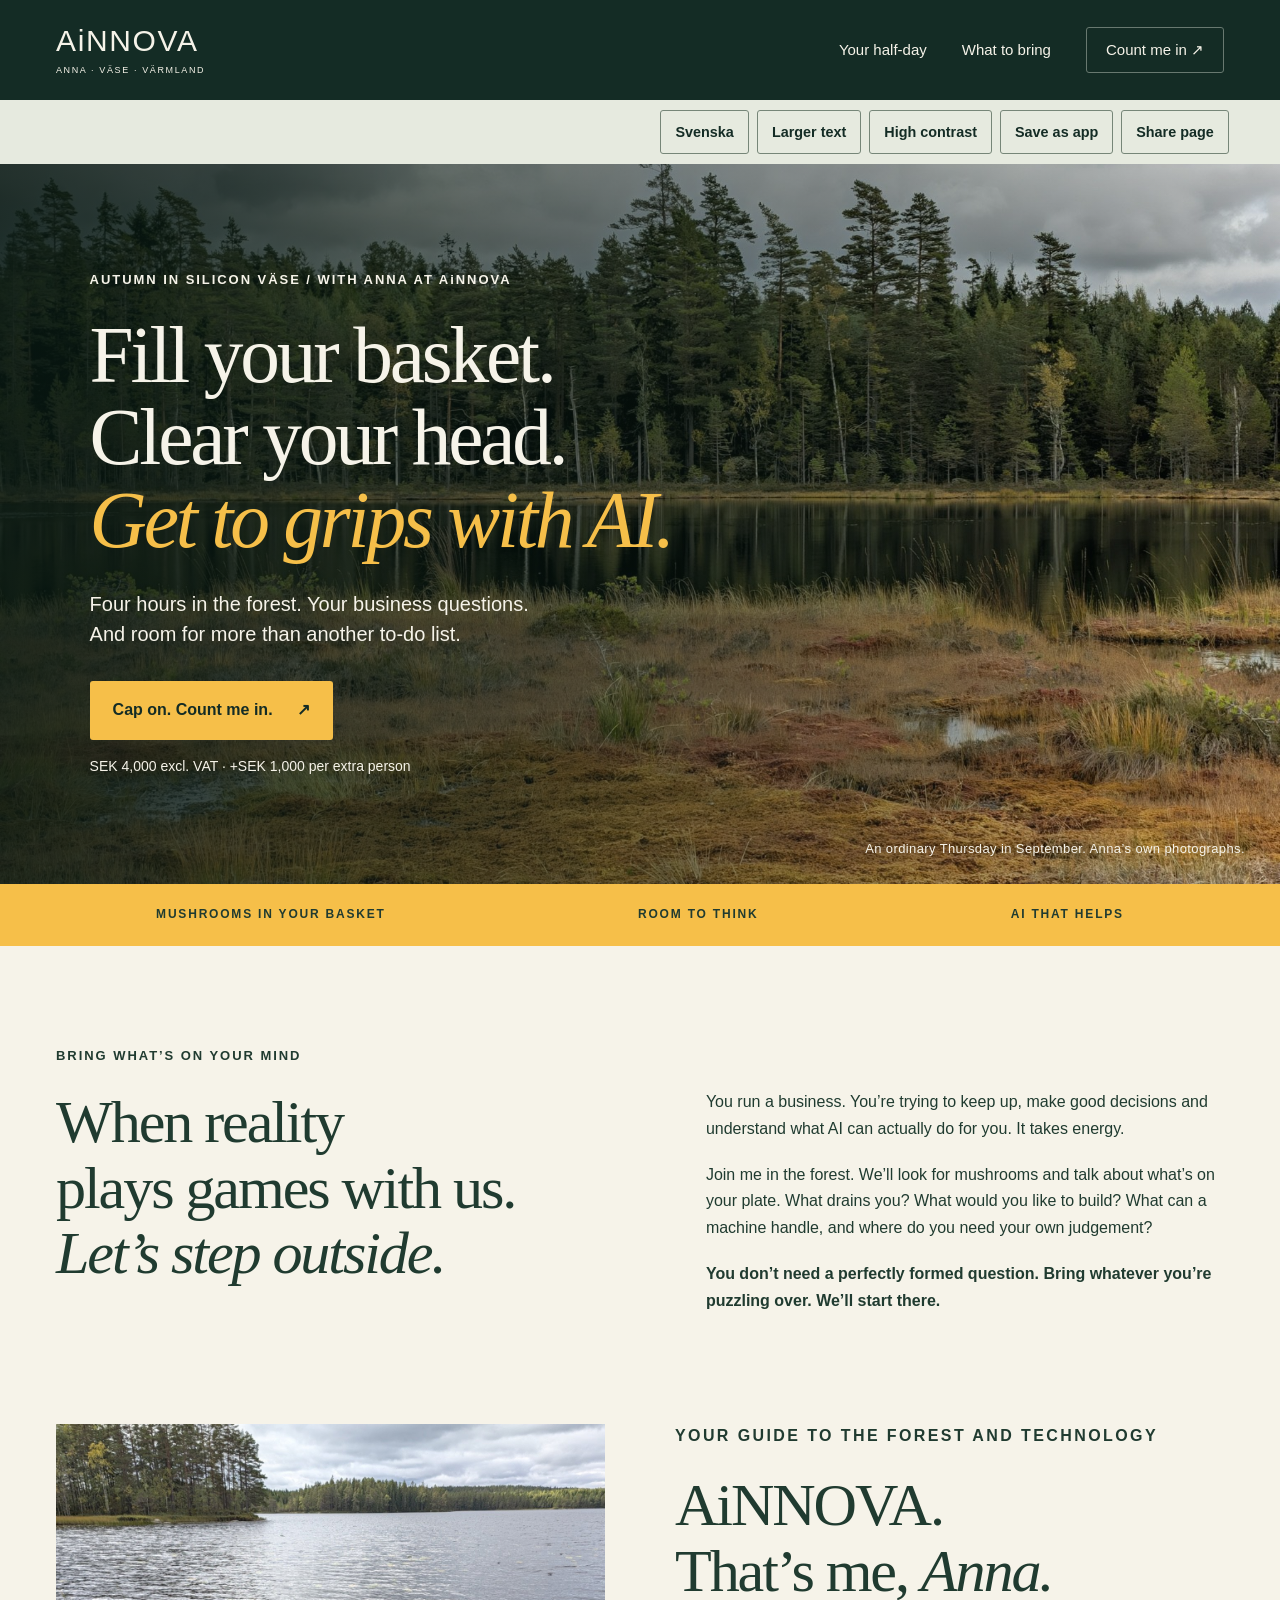
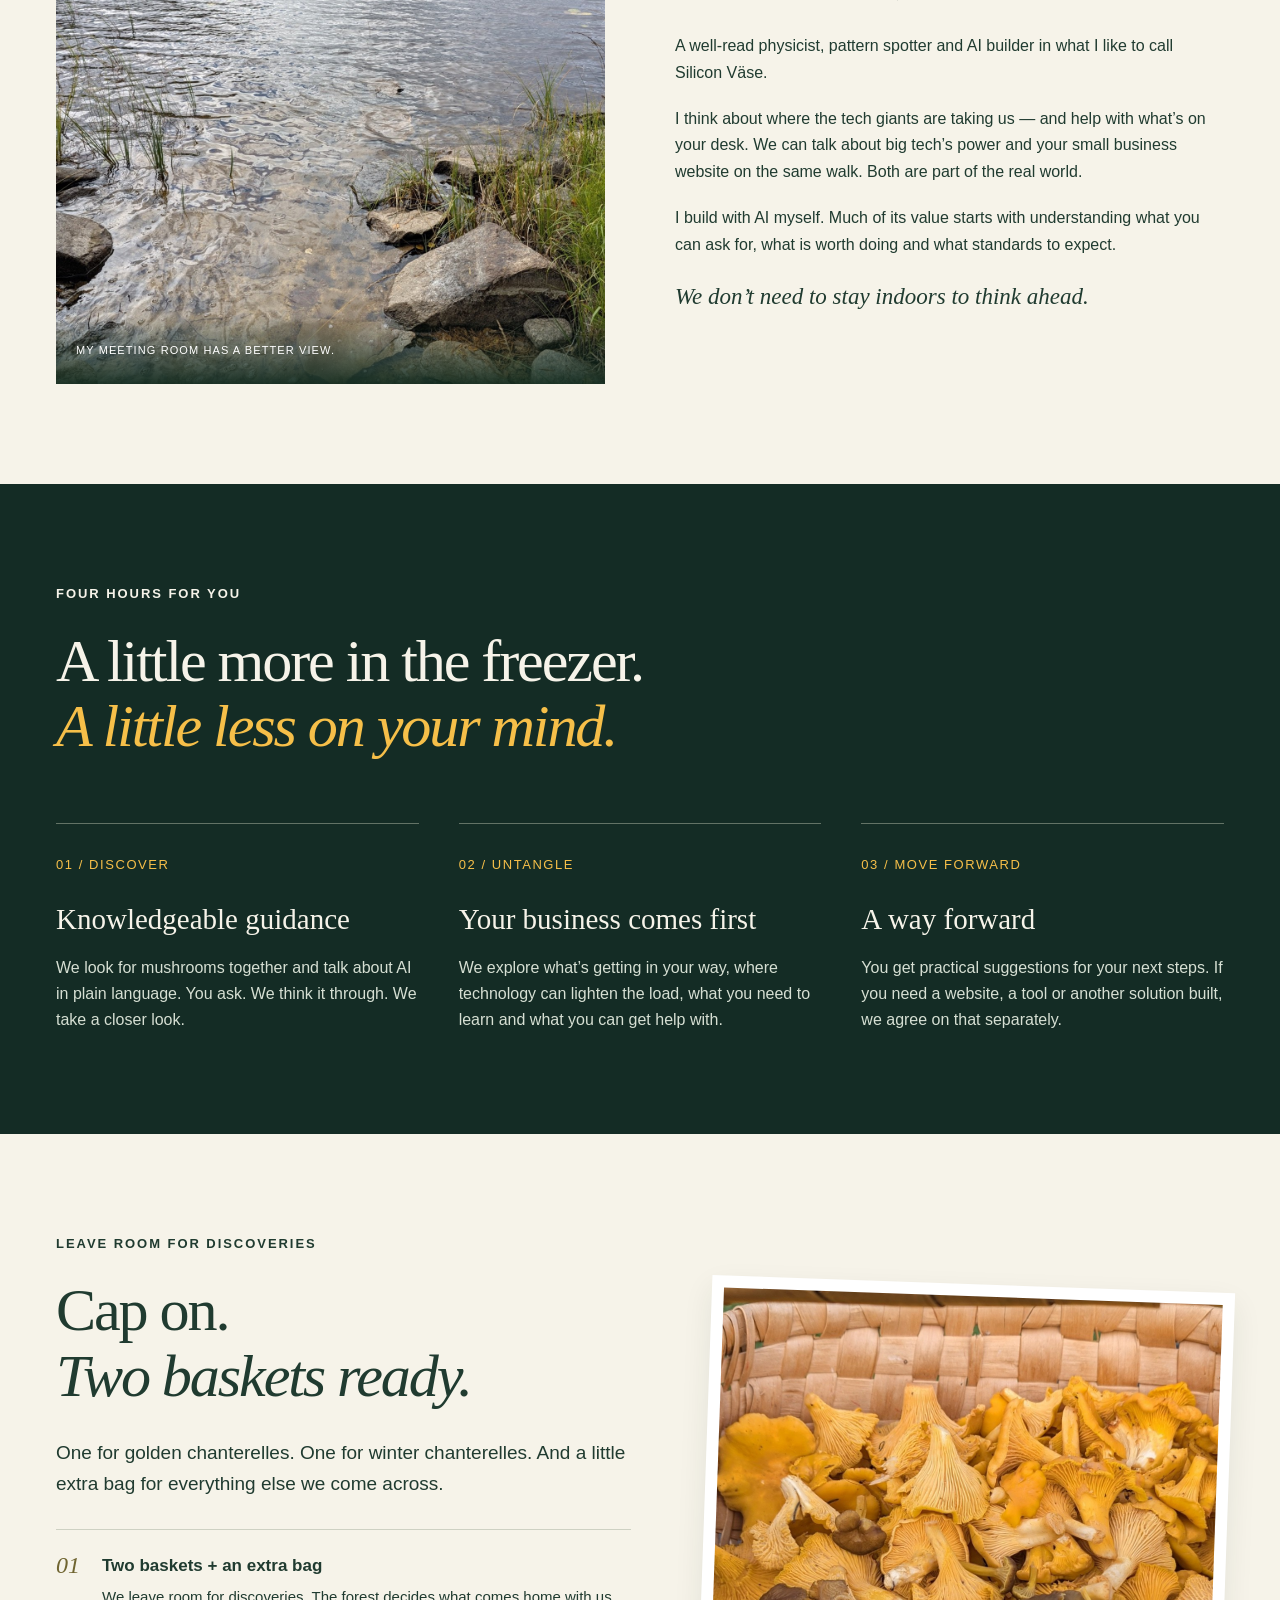
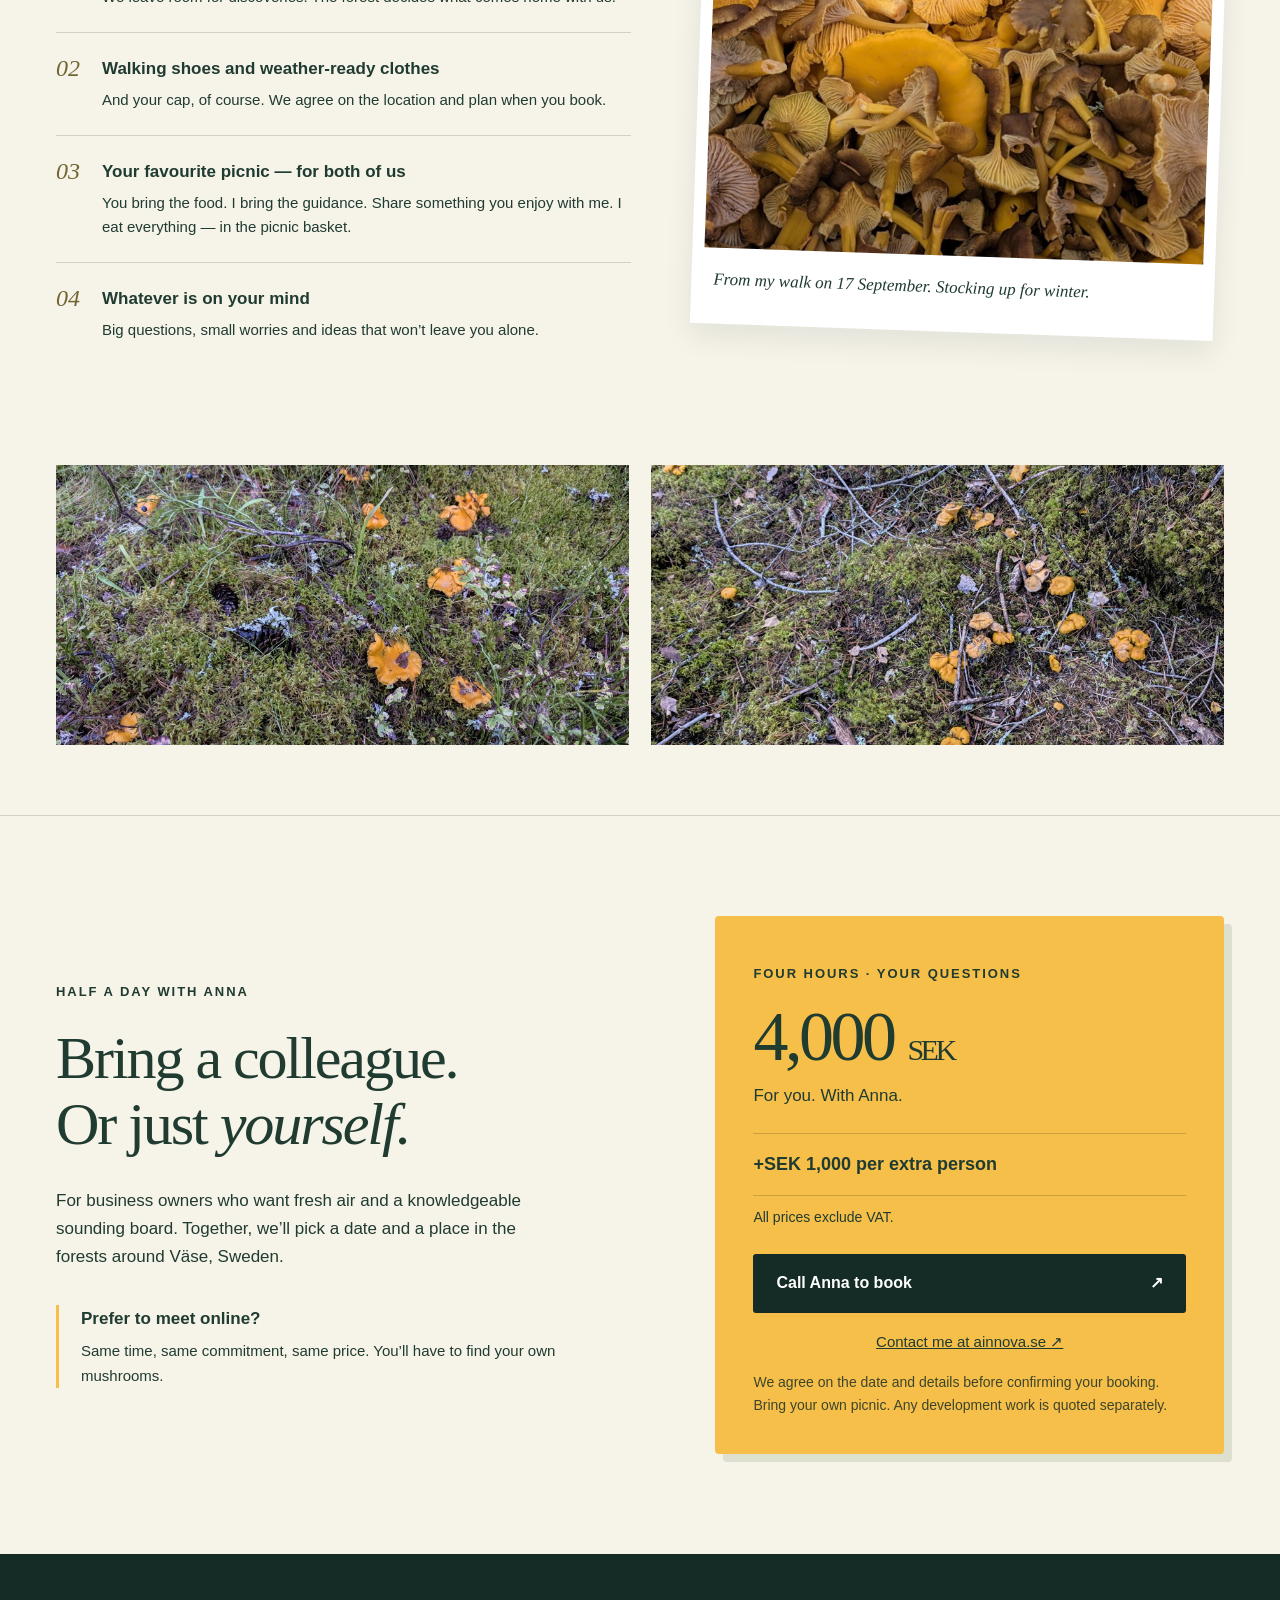
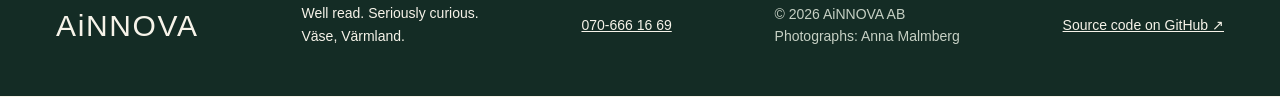
==== en.html @ 2181f1bf "Add English, accessible reading controls, installable offline app and sharing metadata" ====
<!doctype html>
<html lang="en">
<head>
<meta charset="utf-8"><meta name="viewport" content="width=device-width,initial-scale=1">
<title>Fill your basket. Get to grips with AI. — AiNNOVA</title>
<meta name="description" content="Half a day in the forest with Anna at AiNNOVA. Mushroom guidance, business questions and AI in Väse, Sweden. Four hours: SEK 4,000 excluding VAT.">
<meta name="theme-color" content="#142c25">
<link rel="icon" href="assets/favicon.ico" sizes="any"><link rel="icon" href="assets/icon.svg" type="image/svg+xml">
<link rel="stylesheet" href="style.css">
<link rel="manifest" href="manifest.webmanifest"><link rel="apple-touch-icon" href="assets/icon-180.png">
<meta name="apple-mobile-web-app-capable" content="yes"><meta name="apple-mobile-web-app-title" content="AiNNOVA"><meta name="color-scheme" content="light"><meta name="referrer" content="strict-origin-when-cross-origin">
<link rel="canonical" href="https://annamalmberg2.github.io/ainnova-host-i-skogen/en.html"><link rel="alternate" hreflang="sv" href="https://annamalmberg2.github.io/ainnova-host-i-skogen/"><link rel="alternate" hreflang="en" href="https://annamalmberg2.github.io/ainnova-host-i-skogen/en.html"><link rel="alternate" hreflang="x-default" href="https://annamalmberg2.github.io/ainnova-host-i-skogen/">
<meta property="og:type" content="website"><meta property="og:site_name" content="AiNNOVA"><meta property="og:title" content="Fill your basket. Clear your head. Get to grips with AI."><meta property="og:description" content="Four hours with Anna in Silicon Väse. Mushrooms, business questions and AI. From SEK 4,000 excluding VAT."><meta property="og:url" content="https://annamalmberg2.github.io/ainnova-host-i-skogen/en.html"><meta property="og:locale" content="en_GB"><meta property="og:image" content="https://annamalmberg2.github.io/ainnova-host-i-skogen/assets/skog.jpg"><meta property="og:image:alt" content="Autumn forest and still water in Värmland, Sweden"><meta name="twitter:card" content="summary_large_image"><meta name="twitter:title" content="Fill your basket. Get to grips with AI."><meta name="twitter:description" content="Half a day with Anna at AiNNOVA, in the forest or online."><meta name="twitter:image" content="https://annamalmberg2.github.io/ainnova-host-i-skogen/assets/skog.jpg">
<script src="app.js" defer></script>
</head>
<body>
<a class="skip" href="#innehall">Skip to content</a>
<header><a class="brand" href="#">AiNNOVA<span>ANNA · VÄSE · VÄRMLAND</span></a><nav aria-label="Main navigation"><a href="#halvdagen">Your half-day</a><a href="#packlista">What to bring</a><a class="nav-book" href="#boka">Count me in ↗</a></nav></header>
<div class="access-bar" aria-label="Language and reading settings"><a href="index.html" lang="sv" hreflang="sv">Svenska</a><button id="text-size" type="button" aria-pressed="false" hidden>Larger text</button><button id="contrast" type="button" aria-pressed="false" hidden>High contrast</button><button id="install" type="button" hidden>Save as app</button><button id="share" type="button" hidden>Share page</button></div><main id="innehall">
<section class="hero">
<img class="hero-photo" src="assets/skog.jpg" alt="Autumn moorland and still water beside the forest in Värmland" fetchpriority="high" width="1800" height="1350">
<div class="hero-shade"></div><div class="hero-content"><p class="eyebrow">AUTUMN IN SILICON VÄSE / WITH ANNA AT AiNNOVA</p><h1>Fill your basket.<br>Clear your head.<br><em>Get to grips with AI.</em></h1><p class="intro">Four hours in the forest. Your business questions.<br>And room for more than another to-do list.</p><a class="button gold" href="#boka">Cap on. Count me in. <span>↗</span></a><p class="hero-meta">SEK 4,000 excl. VAT · +SEK 1,000 per extra person</p></div><div class="photo-note">An ordinary Thursday in September. Anna’s own photographs.</div>
</section>
<div class="ribbon"><span>MUSHROOMS IN YOUR BASKET</span><span>ROOM TO THINK</span><span>AI THAT HELPS</span></div>
<section class="opening wrap" id="halvdagen"><p class="eyebrow">BRING WHAT’S ON YOUR MIND</p><div class="split"><h2>When reality<br>plays games with us.<br><em>Let’s step outside.</em></h2><div class="prose"><p>You run a business. You’re trying to keep up, make good decisions and understand what AI can actually do for you. It takes energy.</p><p>Join me in the forest. We’ll look for mushrooms and talk about what’s on your plate. What drains you? What would you like to build? What can a machine handle, and where do you need your own judgement?</p><p class="strong">You don’t need a perfectly formed question. Bring whatever you’re puzzling over. We’ll start there.</p></div></div></section>
<section class="anna wrap"><div class="anna-image"><img src="assets/sjon.jpg" alt="Water, rocks and a quiet place for a coffee by the lake" loading="lazy" width="1800" height="1350"><span>MY MEETING ROOM HAS A BETTER VIEW.</span></div><div class="anna-text"><p class="eyebrow">YOUR GUIDE TO THE FOREST AND TECHNOLOGY</p><h2>AiNNOVA.<br>That’s me, <em>Anna.</em></h2><p>A well-read physicist, pattern spotter and AI builder in what I like to call Silicon Väse.</p><p>I think about where the tech giants are taking us — and help with what’s on your desk. We can talk about big tech’s power and your small business website on the same walk. Both are part of the real world.</p><p>I build with AI myself. Much of its value starts with understanding what you can ask for, what is worth doing and what standards to expect.</p><p class="signature">We don’t need to stay indoors to think ahead.</p></div></section>
<section class="takeaway"><div class="wrap"><p class="eyebrow">FOUR HOURS FOR YOU</p><h2>A little more in the freezer.<br><em>A little less on your mind.</em></h2><div class="three"><article><span class="number">01 / DISCOVER</span><h3>Knowledgeable guidance</h3><p>We look for mushrooms together and talk about AI in plain language. You ask. We think it through. We take a closer look.</p></article><article><span class="number">02 / UNTANGLE</span><h3>Your business comes first</h3><p>We explore what’s getting in your way, where technology can lighten the load, what you need to learn and what you can get help with.</p></article><article><span class="number">03 / MOVE FORWARD</span><h3>A way forward</h3><p>You get practical suggestions for your next steps. If you need a website, a tool or another solution built, we agree on that separately.</p></article></div></div></section>
<section class="packing wrap" id="packlista"><div class="packing-copy"><p class="eyebrow">LEAVE ROOM FOR DISCOVERIES</p><h2>Cap on.<br><em>Two baskets ready.</em></h2><p class="lead">One for golden chanterelles. One for winter chanterelles. And a little extra bag for everything else we come across.</p><ul><li><span>01</span><div><strong>Two baskets + an extra bag</strong><p>We leave room for discoveries. The forest decides what comes home with us.</p></div></li><li><span>02</span><div><strong>Walking shoes and weather-ready clothes</strong><p>And your cap, of course. We agree on the location and plan when you book.</p></div></li><li><span>03</span><div><strong>Your favourite picnic — for both of us</strong><p>You bring the food. I bring the guidance. Share something you enjoy with me. I eat everything — in the picnic basket.</p></div></li><li><span>04</span><div><strong>Whatever is on your mind</strong><p>Big questions, small worries and ideas that won’t leave you alone.</p></div></li></ul></div><figure class="harvest"><img src="assets/skord.jpg" alt="Anna’s basket of golden and winter chanterelles" loading="lazy" width="1800" height="1350"><figcaption>From my walk on 17 September. Stocking up for winter.</figcaption></figure></section>
<div class="photo-pair wrap"><img src="assets/kantareller.jpg" alt="Golden chanterelles among moss and bilberry plants" loading="lazy" width="1800" height="1350"><img src="assets/mossa.jpg" alt="Mushrooms among twigs and green moss" loading="lazy" width="1800" height="1350"></div>
<section class="booking wrap" id="boka"><div><p class="eyebrow">HALF A DAY WITH ANNA</p><h2>Bring a colleague.<br>Or just <em>yourself.</em></h2><p>For business owners who want fresh air and a knowledgeable sounding board. Together, we’ll pick a date and a place in the forests around Väse, Sweden.</p><div class="online"><strong>Prefer to meet online?</strong><p>Same time, same commitment, same price. You’ll have to find your own mushrooms.</p></div></div><div class="price-card"><p class="eyebrow">FOUR HOURS · YOUR QUESTIONS</p><div class="price">4,000 <span>SEK</span></div><p>For you. With Anna.</p><div class="extra">+SEK 1,000 per extra person</div><p class="vat">All prices exclude VAT.</p><a class="button dark" href="tel:+46706661669">Call Anna to book <span>↗</span></a><a class="contact" href="https://ainnova.se/" target="_blank" rel="noopener">Contact me at ainnova.se ↗</a><p class="small">We agree on the date and details before confirming your booking. Bring your own picnic. Any development work is quoted separately.</p></div></section>
</main><footer><a class="brand" href="https://ainnova.se/">AiNNOVA</a><p>Well read. Seriously curious.<br>Väse, Värmland.</p><a href="tel:+46706661669">070-666 16 69</a><p class="small">© 2026 AiNNOVA AB<br>Photographs: Anna Malmberg</p><a class="source-link" href="https://github.com/Annamalmberg2/ainnova-host-i-skogen" target="_blank" rel="noopener">Source code on GitHub ↗</a></footer>
<dialog id="install-help" aria-labelledby="install-title"><h2 id="install-title">Save AiNNOVA as an app</h2><p>On iPhone or iPad: open this page in Safari, tap Share and choose Add to Home Screen.</p><p>On Android: open this page in Chrome and choose Install app or Add to Home screen from the menu.</p><p>On a computer: look for the install icon in the address bar in Chrome or Edge. In Safari, choose File → Add to Dock.</p><p id="offline-note">Once the page has been saved for offline use, you can read it without a connection. External links and contacting Anna require a connection.</p><form method="dialog"><button class="button dark">Close</button></form></dialog><p id="status" class="sr-only" role="status" aria-live="polite"></p></body></html>
---- style.css ----
:root{--forest:#142c25;--ink:#203b30;--gold:#f6bf49;--paper:#f6f3e9;--line:#ced1c3}*{box-sizing:border-box}html{scroll-behavior:smooth;scroll-padding-top:30px}body{margin:0;background:var(--paper);color:var(--ink);font:17px/1.65 -apple-system,BlinkMacSystemFont,'Segoe UI',sans-serif}a{color:inherit}img{display:block;max-width:100%;object-fit:cover}h1,h2,h3,p,figure{margin:0}h1,h2,h3{font-family:Georgia,'Times New Roman',serif;font-weight:400}h2{font-size:clamp(38px,4.7vw,68px);line-height:1.09;letter-spacing:-.035em}h3{font-size:29px;line-height:1.2}em{font-weight:400}p+p{margin-top:20px}.wrap{max-width:1280px;margin:auto;padding:100px 56px}.eyebrow{font-size:12px;font-weight:700;letter-spacing:.15em;line-height:1.5;margin-bottom:24px}header{height:100px;display:flex;align-items:center;justify-content:space-between;padding:0 56px;background:var(--forest);color:var(--paper)}.brand{text-decoration:none;font-size:30px;letter-spacing:.055em;font-weight:500;line-height:1.1}.brand span{display:block;font-size:9px;letter-spacing:.18em;margin-top:9px}nav{display:flex;align-items:center;gap:35px;font-size:14px}nav a{text-decoration:none}.nav-book{border:1px solid #687970;padding:10px 19px;border-radius:3px}.hero{position:relative;min-height:720px;display:flex;align-items:center;color:var(--paper);isolation:isolate}.hero-photo,.hero-shade{position:absolute;inset:0;width:100%;height:100%;z-index:-2}.hero-photo{object-position:center 60%}.hero-shade{z-index:-1;background:linear-gradient(90deg,rgba(8,24,18,.86),rgba(8,24,18,.52) 52%,rgba(8,24,18,.13))}.hero-content{padding:64px 7%;width:100%}h1{font-size:clamp(52px,6.2vw,91px);line-height:1.04;letter-spacing:-.04em}h1 em{color:var(--gold)}.intro{font-size:20px;line-height:1.5;margin-top:28px}.button{min-height:54px;display:inline-flex;align-items:center;justify-content:space-between;gap:24px;padding:16px 23px;font-size:15px;font-weight:650;text-decoration:none;border-radius:3px;transition:transform .18s,background .18s}.button:hover{transform:translateY(-2px)}.gold{background:var(--gold);color:var(--forest);margin-top:32px}.hero-meta{font-size:13px;margin-top:15px}.photo-note{position:absolute;bottom:25px;right:35px;font-size:11px;letter-spacing:.03em}.ribbon{background:var(--gold);display:flex;justify-content:space-around;padding:21px 30px;font-size:12px;font-weight:700;letter-spacing:.15em}.split{display:grid;grid-template-columns:1.1fr 1fr;gap:80px}.prose{max-width:510px}.strong{font-weight:650}.opening{padding-bottom:75px}.anna{display:grid;grid-template-columns:1fr 1fr;gap:70px;padding-top:35px}.anna-image{position:relative;min-height:560px}.anna-image img{height:100%;width:100%}.anna-image span{position:absolute;bottom:0;left:0;right:0;padding:25px 20px;background:linear-gradient(transparent,#10291dea);color:white;font-size:11px;letter-spacing:.1em}.anna-text h2{margin-bottom:30px}.anna-text p{font-size:16px}.signature{font-family:Georgia,serif;font-style:italic;font-size:23px!important}.takeaway{background:var(--forest);color:var(--paper)}.takeaway h2 em{color:var(--gold)}.three{display:grid;grid-template-columns:repeat(3,1fr);gap:40px;margin-top:64px}.three article{border-top:1px solid #637366;padding-top:26px}.number{font-size:12px;letter-spacing:.12em;color:var(--gold)}.three h3{margin:24px 0 18px}.three p{color:#d6dfd3;font-size:16px}.packing{display:grid;grid-template-columns:1.1fr 1fr;gap:70px;align-items:start}.lead{font-size:19px;line-height:1.6;margin-top:30px}.packing ul{padding:0;list-style:none;margin:30px 0 0}.packing li{display:flex;gap:22px;border-top:1px solid var(--line);padding:22px 0}.packing li>span{font:italic 24px Georgia;color:#706531}.packing li p{font-size:15px;margin-top:5px}.harvest{margin-top:50px;transform:rotate(2deg);background:white;padding:12px;box-shadow:0 12px 30px #122b2515}.harvest img{height:560px;width:100%}.harvest figcaption{font:italic 17px/1.5 Georgia;padding:19px 10px}.photo-pair{padding-top:0;padding-bottom:70px;display:grid;grid-template-columns:1fr 1fr;gap:22px}.photo-pair img{width:100%;height:280px}.booking{border-top:1px solid var(--line);display:grid;grid-template-columns:1.1fr 1fr;gap:100px;align-items:center}.booking h2{margin-bottom:30px}.booking>div>p{max-width:480px}.online{margin-top:34px;border-left:3px solid var(--gold);padding-left:22px}.online p{font-size:15px;margin-top:6px}.price-card{padding:38px;background:var(--gold);border-radius:4px;box-shadow:8px 8px 0 #dddfcf}.price-card .eyebrow{margin-bottom:18px}.price{font:70px/1 Georgia;letter-spacing:-.05em}.price span{font-size:30px}.price-card>p{margin-top:10px}.extra{border-top:1px solid #9b782f70;border-bottom:1px solid #9b782f70;padding:16px 0;margin-top:23px;font-size:18px;font-weight:600}.vat{font-size:13px}.dark{background:var(--forest);color:white;width:100%;margin-top:25px}.contact{display:block;text-align:center;font-size:14px;margin:17px 0}.small{font-size:12px;line-height:1.6}.price-card .small{color:#3d452b}footer{display:flex;justify-content:space-between;align-items:center;gap:30px;padding:48px 56px;background:var(--forest);color:var(--paper)}footer p,footer>a:not(.brand){font-size:14px}footer .small{font-size:12px;color:#c6d0c4}.skip{position:absolute;top:-100px;z-index:10;padding:12px;background:var(--gold)}.skip:focus{top:8px}a:focus-visible{outline:3px solid #cf7c22;outline-offset:5px}@media(min-width:1600px){.hero-content{max-width:1440px;margin:auto}.hero{min-height:800px}}@media(max-width:900px){header{padding:0 26px}nav{gap:18px}.wrap{padding:65px 28px}.split,.anna,.packing,.booking{gap:35px}.hero{min-height:680px}.hero-content{padding:60px 35px}h1{font-size:70px}.anna-image{min-height:480px}.harvest img{height:460px}.price-card{padding:25px}.price{font-size:60px}footer{padding:35px 28px;flex-wrap:wrap}.three{gap:25px}.photo-pair{padding-top:0}}@media(max-width:620px){header{height:85px;padding:0 21px}.brand{font-size:25px}.brand span{font-size:8px}nav>a:not(.nav-book){display:none}.nav-book{font-size:12px;padding:9px 12px}.hero{min-height:680px;align-items:flex-start}.hero-content{padding:58px 23px 85px}.hero .eyebrow{max-width:260px;font-size:10px}h1{font-size:clamp(44px,11.8vw,66px)}.hero-shade{background:linear-gradient(90deg,#0e221dde,#0e221d60)}.intro{font-size:17px}.button{font-size:14px;padding:15px 18px;gap:12px}.hero-meta{font-size:11px}.photo-note{left:23px;right:20px;font-size:10px}.ribbon{padding:17px 12px;gap:12px;font-size:8px;letter-spacing:.06em}.wrap{padding:58px 23px}.split,.anna,.packing,.booking,.three{grid-template-columns:1fr}.split{gap:28px}.anna{padding-top:0}.anna-image{height:380px;min-height:0}.anna-text h2{margin-bottom:23px}.three{margin-top:38px;gap:35px}.three h3{margin-top:14px}.packing{gap:20px}.harvest{margin:0 7px}.harvest img{height:390px}.photo-pair{padding-top:0;gap:12px}.photo-pair img{height:190px}.booking{gap:35px}.price-card{padding:30px 25px}.price{font-size:72px}footer{display:grid;grid-template-columns:1fr 1fr;gap:25px;padding:35px 23px}footer .brand{font-size:26px}footer p,footer>a:not(.brand){font-size:12px}}@media(prefers-reduced-motion:reduce){html{scroll-behavior:auto}.button{transition:none}}
/* Reading controls and accessible progressive enhancement. */
.access-bar{background:#e6eadf;padding:10px 4%;display:flex;justify-content:flex-end;gap:8px;flex-wrap:wrap}.access-bar a,.access-bar button{font:600 .9rem/1.3 -apple-system,BlinkMacSystemFont,'Segoe UI',sans-serif;min-height:44px;padding:10px 14px;background:transparent;border:1px solid #768678;border-radius:3px;color:#142c25;cursor:pointer;text-decoration:none;display:inline-flex;align-items:center;justify-content:center}.access-bar [aria-pressed=true]{background:#142c25;color:#fff}.access-bar [hidden]{display:none}button:focus-visible{outline:3px solid #965309;outline-offset:3px}.sr-only{position:absolute;width:1px;height:1px;overflow:hidden;clip-path:inset(50%);white-space:nowrap}dialog{max-width:min(600px,calc(100% - 32px));padding:32px;border:2px solid #142c25;border-radius:8px;color:#142c25;background:#fff;max-height:85vh;overflow:auto}dialog::backdrop{background:#071c18b3}dialog h2{font-size:2rem;margin-bottom:24px}dialog p{font-size:1rem}dialog button{border:0;cursor:pointer;justify-content:center}.source-link{min-height:44px;display:inline-flex;align-items:center}body{font-size:1.0625rem}.intro{font-size:1.25rem}.prose,.anna-text p,.three p{font-size:1rem}.lead{font-size:1.1875rem}.packing li p,.online p{font-size:.9375rem}.eyebrow,.number{font-size:.8125rem}.hero-meta,.vat,.small,footer .small{font-size:.875rem}.photo-note{font-size:.8125rem}.button{font-size:1rem}nav{font-size:.9375rem}.contact{font-size:.9375rem}h1{font-size:clamp(3.1rem,6.2vw,5.7rem)}h2{font-size:clamp(2.375rem,4.7vw,4.25rem)}h3{font-size:1.8125rem}html.large-text{font-size:22px}.large-text .split,.large-text .anna,.large-text .packing,.large-text .booking{grid-template-columns:1fr}.large-text .three{grid-template-columns:1fr}.large-text .hero{min-height:850px}.large-text .hero-content{max-width:100%;overflow-wrap:anywhere}.large-text .prose,.large-text .booking>div>p{max-width:none}.large-text header{height:auto;padding-top:24px;padding-bottom:24px;flex-wrap:wrap;gap:20px}.large-text .price{font-size:4rem}.large-text .access-bar{justify-content:flex-start}.high-contrast{--paper:#fff;--ink:#071b12;--forest:#071b12;--gold:#ffce52;--line:#384b40}.high-contrast .hero-shade{background:#03120be8}.high-contrast .three p,.high-contrast footer .small{color:#fff}.high-contrast .anna-image span{background:#071b12}.high-contrast .photo-note{background:#071b12;padding:8px}.high-contrast a{text-decoration:underline}.high-contrast .price-card .small{color:#071b12}.high-contrast .number{color:#ffce52}@media(max-width:620px){h1{font-size:clamp(2.7rem,11vw,4.1rem)}.hero-meta{font-size:.875rem}.photo-note{font-size:.75rem}.hero{min-height:730px}.hero .eyebrow{font-size:.75rem}.intro{font-size:1.0625rem}.ribbon{font-size:.75rem;flex-wrap:wrap}.access-bar{justify-content:center;padding:10px 12px}.access-bar a,.access-bar button{font-size:.875rem}.hero-content{padding-bottom:90px}.photo-note{bottom:16px}.large-text h1{font-size:2.3rem}.large-text .hero{min-height:900px}.large-text .hero-meta{max-width:240px}.large-text .button{white-space:normal}.large-text footer{grid-template-columns:1fr}.brand span{font-size:.625rem}.anna-image span{font-size:.75rem}}@media(forced-colors:active){.button,.price-card,.access-bar button{border:2px solid ButtonText}.hero-shade{background:Canvas}.hero-photo{opacity:.08}}@media print{header,nav,.access-bar,.hero-photo,.hero-shade,.photo-pair,.anna-image,.harvest,dialog,footer{display:none!important}.hero,.takeaway{background:white;color:black;min-height:0}.hero-content,.wrap{padding:20px}.split,.anna,.packing,.booking,.three{display:block}.hero h1 em,.takeaway h2 em{color:black}.price-card{box-shadow:none;border:1px solid black}.button{display:none}.photo-note{position:static}.three article{break-inside:avoid}}
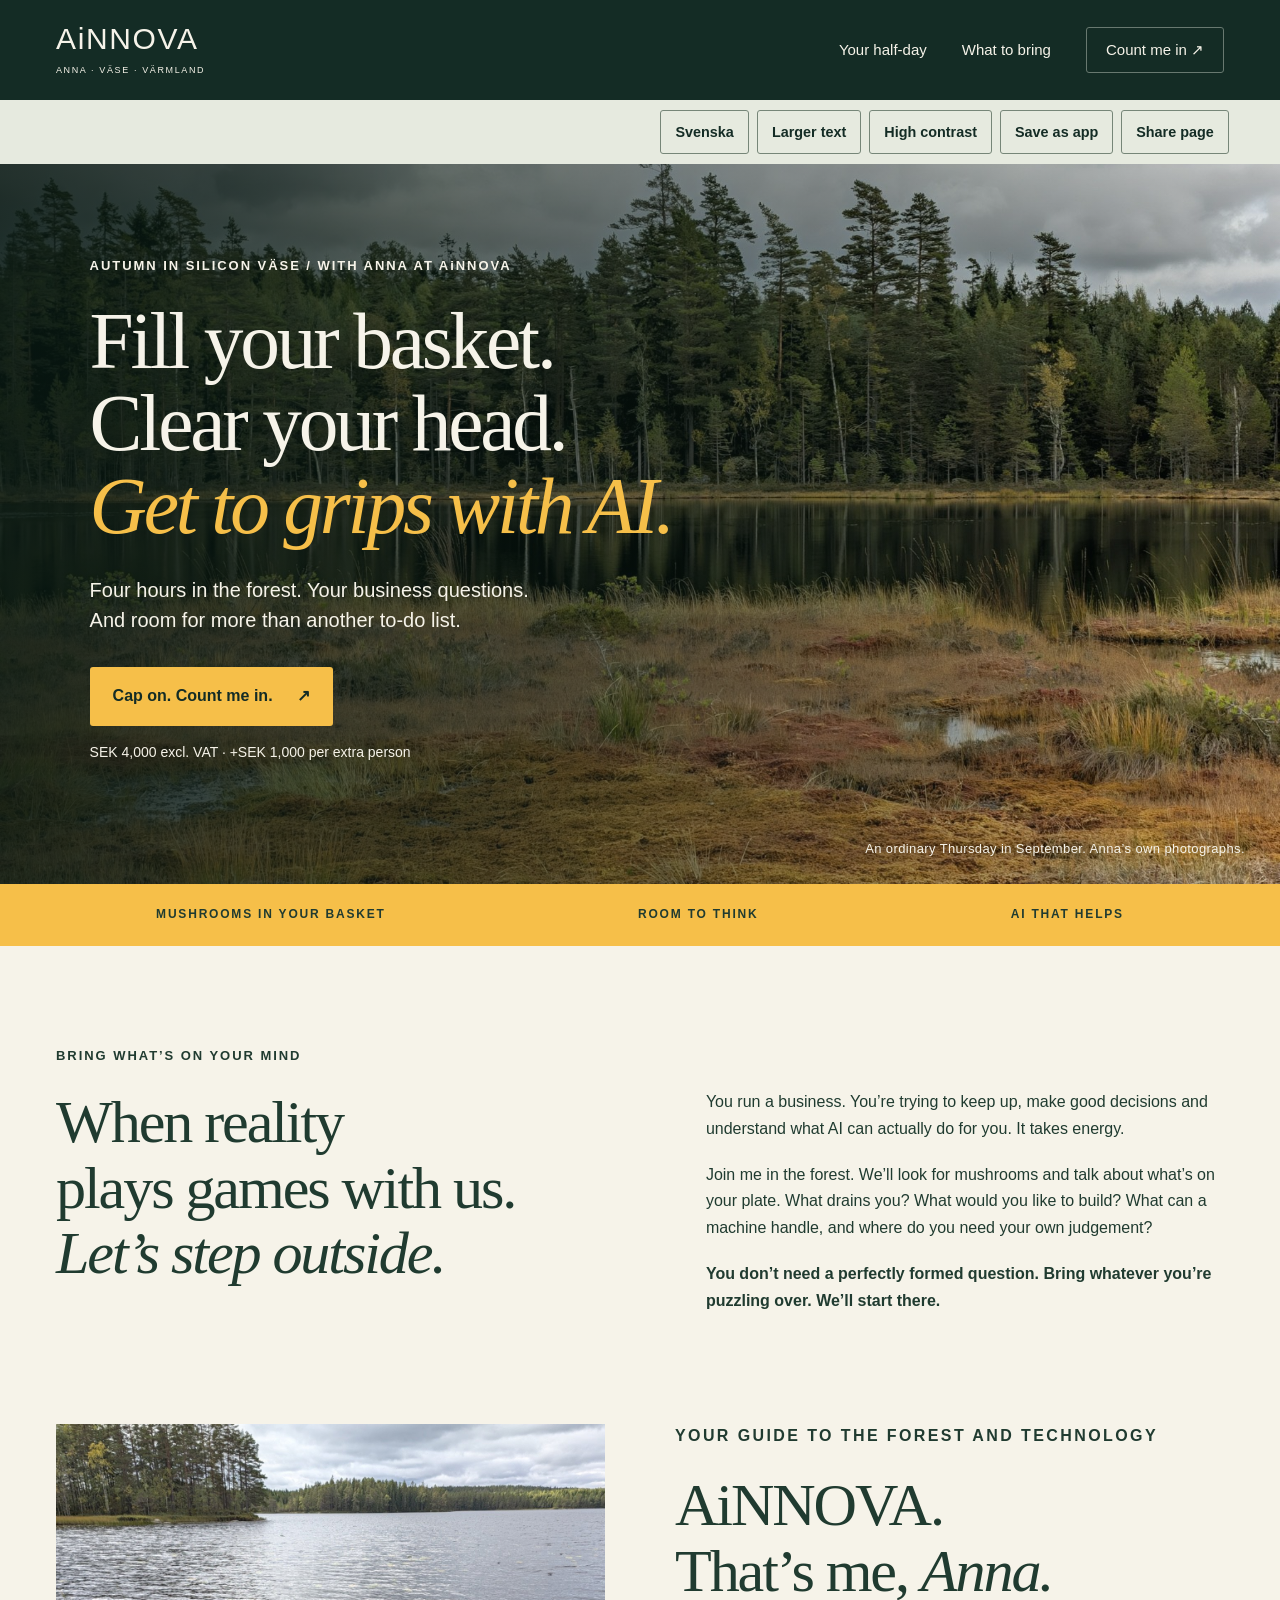
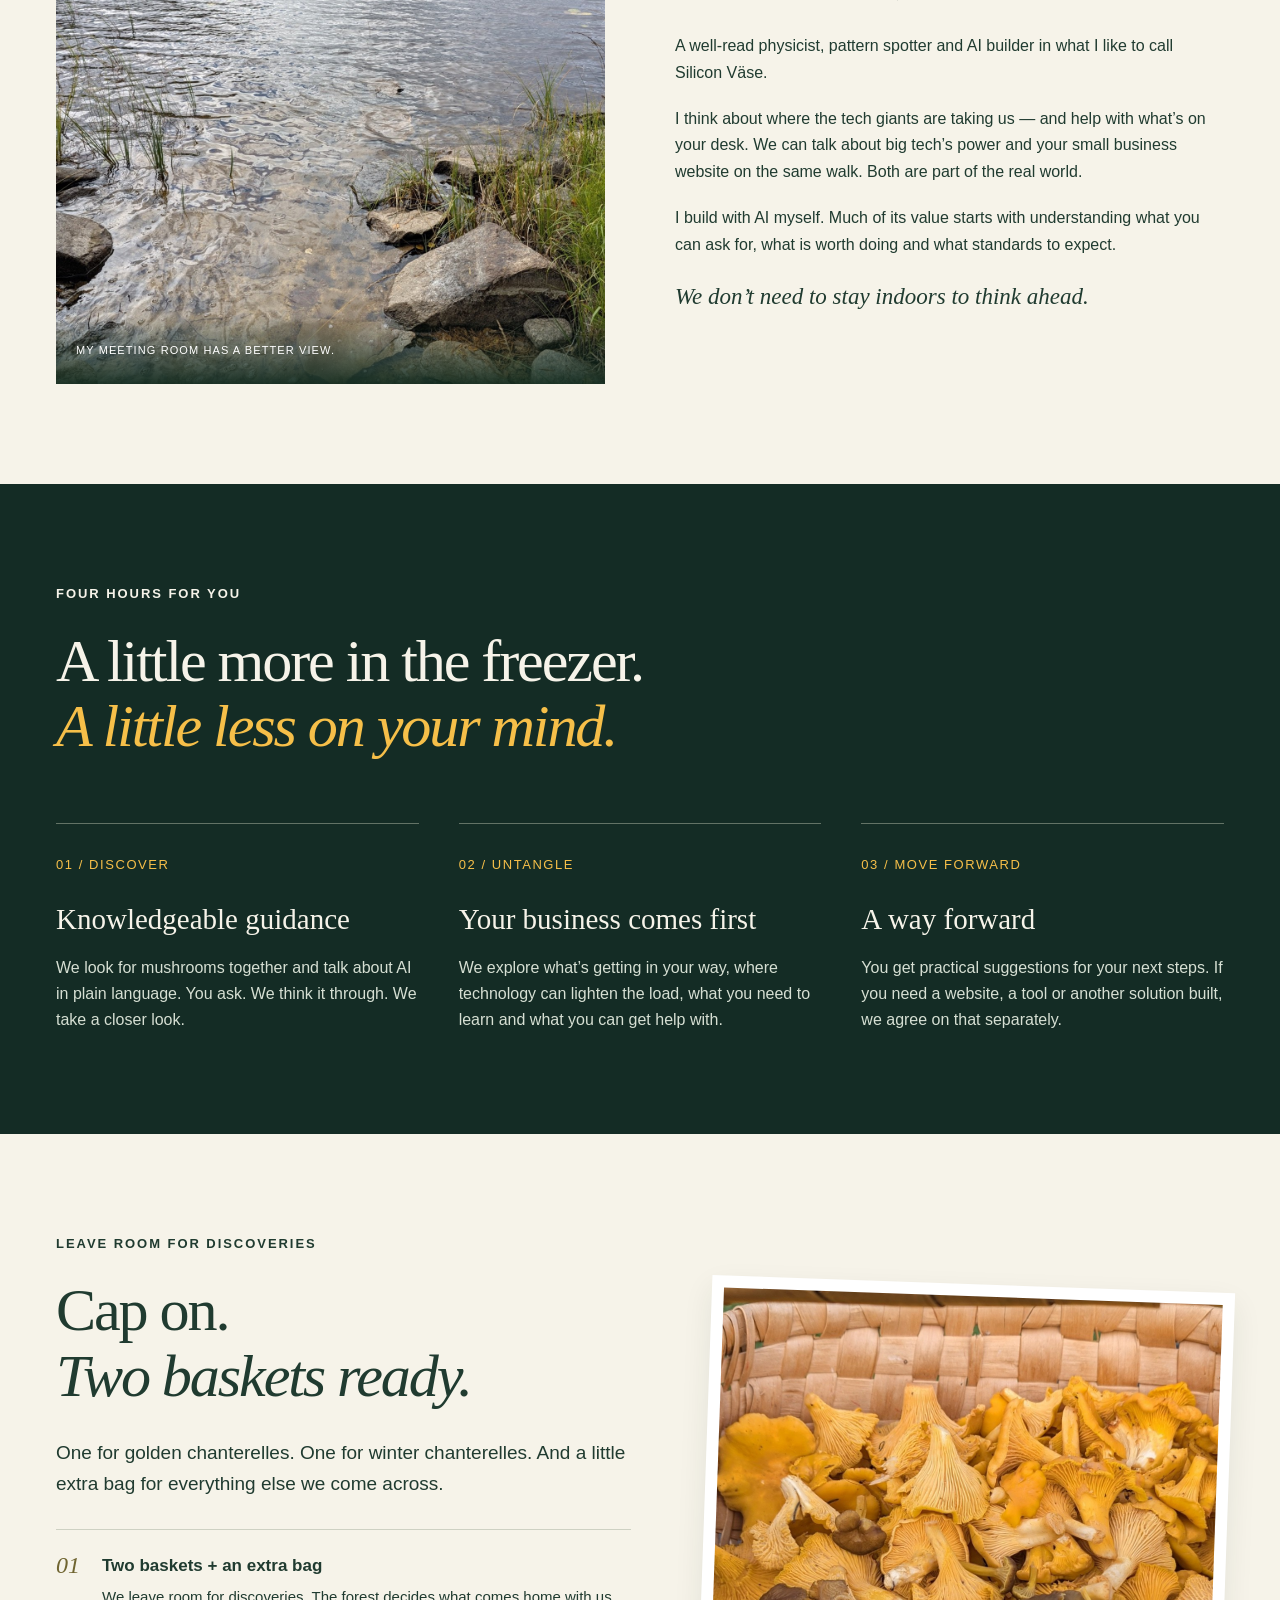
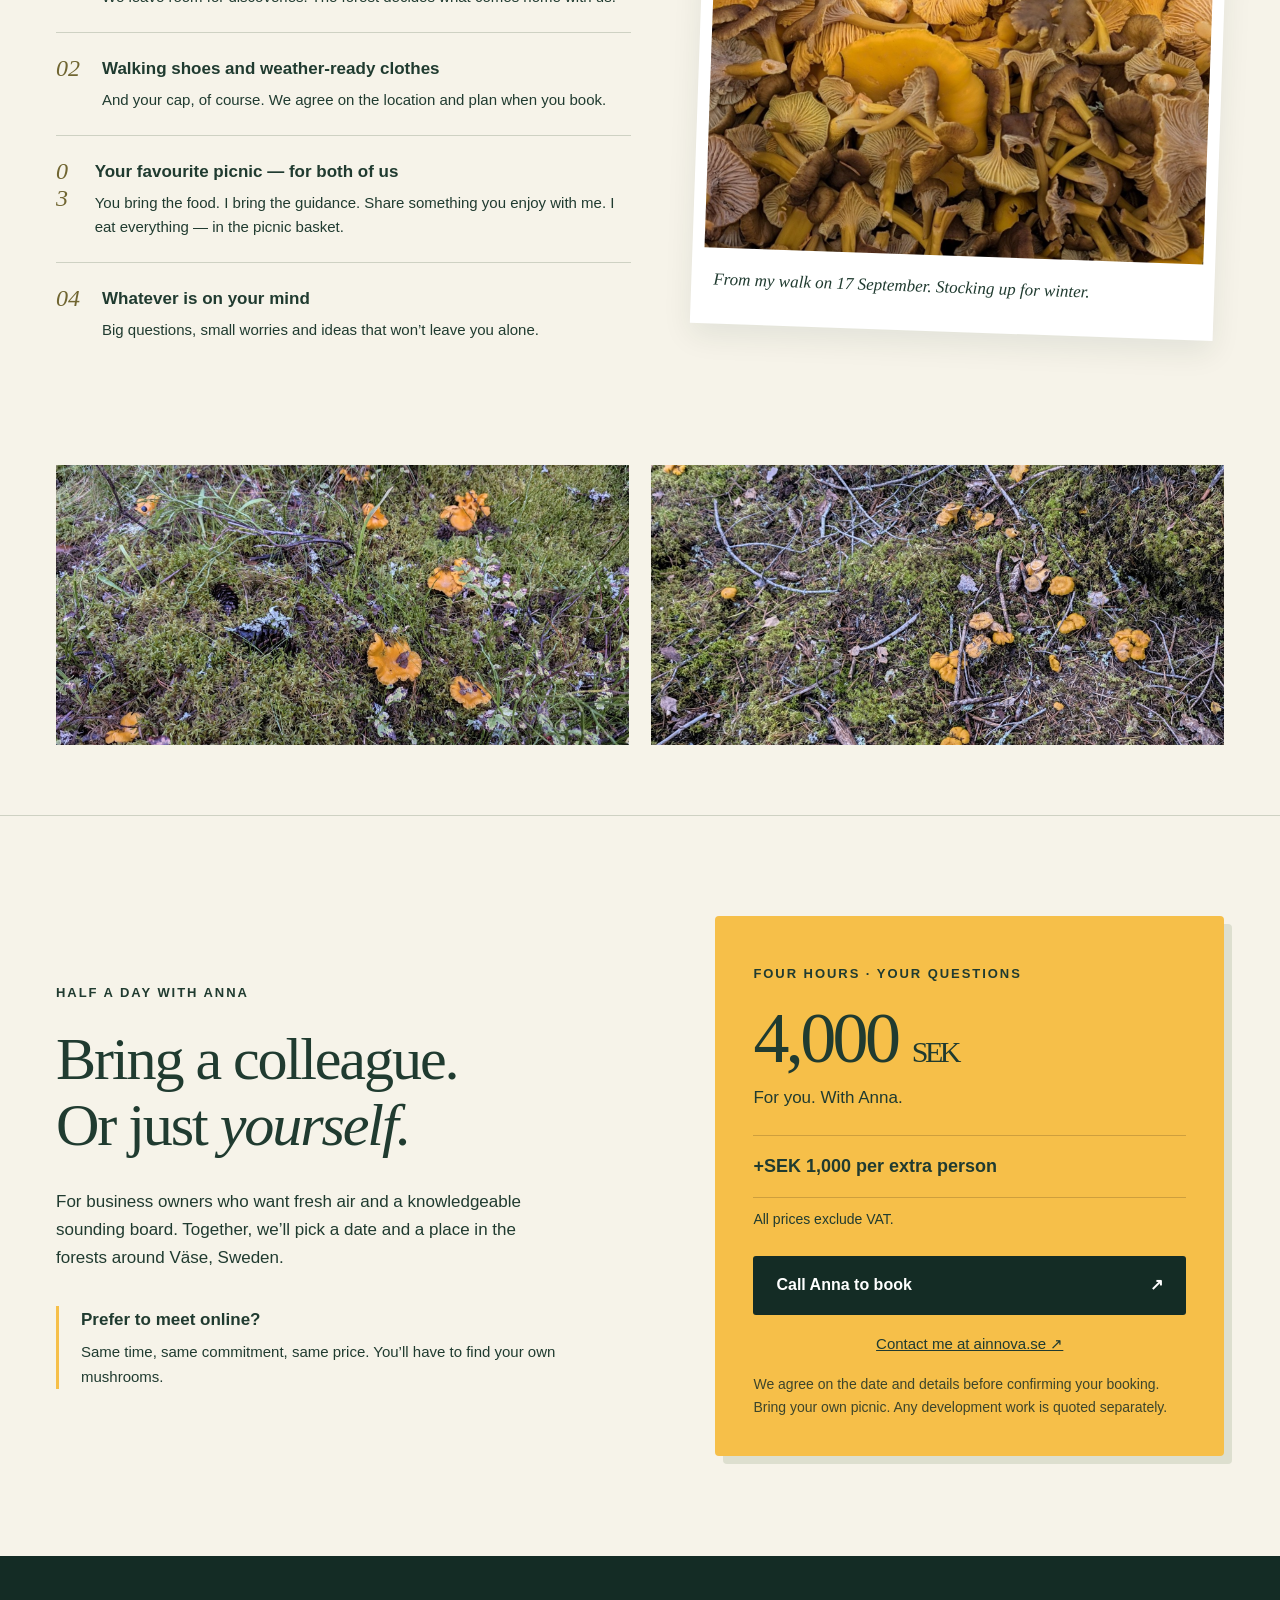
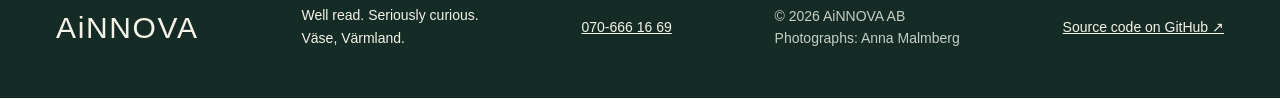
==== commit bd8e0d1b: "Harden offline releases, scope caches, improve focus and reflow, add regression checks" ====
--- a/en.html
+++ b/en.html
@@ -1,7 +1,8 @@
 <!doctype html>
 <html lang="en">
 <head>
-<meta charset="utf-8"><meta name="viewport" content="width=device-width,initial-scale=1">
+<meta charset="utf-8"><meta http-equiv="Content-Security-Policy" content="default-src 'self'; script-src 'self'; style-src 'self'; img-src 'self' data:; connect-src 'self'; worker-src 'self'; manifest-src 'self'; object-src 'none'; base-uri 'none'; form-action 'self'">
+<meta name="viewport" content="width=device-width,initial-scale=1">
 <title>Fill your basket. Get to grips with AI. — AiNNOVA</title>
 <meta name="description" content="Half a day in the forest with Anna at AiNNOVA. Mushroom guidance, business questions and AI in Väse, Sweden. Four hours: SEK 4,000 excluding VAT.">
 <meta name="theme-color" content="#142c25">
@@ -16,7 +17,7 @@
 <body>
 <a class="skip" href="#innehall">Skip to content</a>
 <header><a class="brand" href="#">AiNNOVA<span>ANNA · VÄSE · VÄRMLAND</span></a><nav aria-label="Main navigation"><a href="#halvdagen">Your half-day</a><a href="#packlista">What to bring</a><a class="nav-book" href="#boka">Count me in ↗</a></nav></header>
-<div class="access-bar" aria-label="Language and reading settings"><a href="index.html" lang="sv" hreflang="sv">Svenska</a><button id="text-size" type="button" aria-pressed="false" hidden>Larger text</button><button id="contrast" type="button" aria-pressed="false" hidden>High contrast</button><button id="install" type="button" hidden>Save as app</button><button id="share" type="button" hidden>Share page</button></div><main id="innehall">
+<div class="access-bar" aria-label="Language and reading settings"><a href="index.html" lang="sv" hreflang="sv">Svenska</a><button id="text-size" type="button" aria-pressed="false" hidden>Larger text</button><button id="contrast" type="button" aria-pressed="false" hidden>High contrast</button><button id="install" type="button" hidden>Save as app</button><button id="share" type="button" hidden>Share page</button></div><main id="innehall" tabindex="-1">
 <section class="hero">
 <img class="hero-photo" src="assets/skog.jpg" alt="Autumn moorland and still water beside the forest in Värmland" fetchpriority="high" width="1800" height="1350">
 <div class="hero-shade"></div><div class="hero-content"><p class="eyebrow">AUTUMN IN SILICON VÄSE / WITH ANNA AT AiNNOVA</p><h1>Fill your basket.<br>Clear your head.<br><em>Get to grips with AI.</em></h1><p class="intro">Four hours in the forest. Your business questions.<br>And room for more than another to-do list.</p><a class="button gold" href="#boka">Cap on. Count me in. <span>↗</span></a><p class="hero-meta">SEK 4,000 excl. VAT · +SEK 1,000 per extra person</p></div><div class="photo-note">An ordinary Thursday in September. Anna’s own photographs.</div>
--- a/style.css
+++ b/style.css
@@ -1,3 +1,5 @@
 :root{--forest:#142c25;--ink:#203b30;--gold:#f6bf49;--paper:#f6f3e9;--line:#ced1c3}*{box-sizing:border-box}html{scroll-behavior:smooth;scroll-padding-top:30px}body{margin:0;background:var(--paper);color:var(--ink);font:17px/1.65 -apple-system,BlinkMacSystemFont,'Segoe UI',sans-serif}a{color:inherit}img{display:block;max-width:100%;object-fit:cover}h1,h2,h3,p,figure{margin:0}h1,h2,h3{font-family:Georgia,'Times New Roman',serif;font-weight:400}h2{font-size:clamp(38px,4.7vw,68px);line-height:1.09;letter-spacing:-.035em}h3{font-size:29px;line-height:1.2}em{font-weight:400}p+p{margin-top:20px}.wrap{max-width:1280px;margin:auto;padding:100px 56px}.eyebrow{font-size:12px;font-weight:700;letter-spacing:.15em;line-height:1.5;margin-bottom:24px}header{height:100px;display:flex;align-items:center;justify-content:space-between;padding:0 56px;background:var(--forest);color:var(--paper)}.brand{text-decoration:none;font-size:30px;letter-spacing:.055em;font-weight:500;line-height:1.1}.brand span{display:block;font-size:9px;letter-spacing:.18em;margin-top:9px}nav{display:flex;align-items:center;gap:35px;font-size:14px}nav a{text-decoration:none}.nav-book{border:1px solid #687970;padding:10px 19px;border-radius:3px}.hero{position:relative;min-height:720px;display:flex;align-items:center;color:var(--paper);isolation:isolate}.hero-photo,.hero-shade{position:absolute;inset:0;width:100%;height:100%;z-index:-2}.hero-photo{object-position:center 60%}.hero-shade{z-index:-1;background:linear-gradient(90deg,rgba(8,24,18,.86),rgba(8,24,18,.52) 52%,rgba(8,24,18,.13))}.hero-content{padding:64px 7%;width:100%}h1{font-size:clamp(52px,6.2vw,91px);line-height:1.04;letter-spacing:-.04em}h1 em{color:var(--gold)}.intro{font-size:20px;line-height:1.5;margin-top:28px}.button{min-height:54px;display:inline-flex;align-items:center;justify-content:space-between;gap:24px;padding:16px 23px;font-size:15px;font-weight:650;text-decoration:none;border-radius:3px;transition:transform .18s,background .18s}.button:hover{transform:translateY(-2px)}.gold{background:var(--gold);color:var(--forest);margin-top:32px}.hero-meta{font-size:13px;margin-top:15px}.photo-note{position:absolute;bottom:25px;right:35px;font-size:11px;letter-spacing:.03em}.ribbon{background:var(--gold);display:flex;justify-content:space-around;padding:21px 30px;font-size:12px;font-weight:700;letter-spacing:.15em}.split{display:grid;grid-template-columns:1.1fr 1fr;gap:80px}.prose{max-width:510px}.strong{font-weight:650}.opening{padding-bottom:75px}.anna{display:grid;grid-template-columns:1fr 1fr;gap:70px;padding-top:35px}.anna-image{position:relative;min-height:560px}.anna-image img{height:100%;width:100%}.anna-image span{position:absolute;bottom:0;left:0;right:0;padding:25px 20px;background:linear-gradient(transparent,#10291dea);color:white;font-size:11px;letter-spacing:.1em}.anna-text h2{margin-bottom:30px}.anna-text p{font-size:16px}.signature{font-family:Georgia,serif;font-style:italic;font-size:23px!important}.takeaway{background:var(--forest);color:var(--paper)}.takeaway h2 em{color:var(--gold)}.three{display:grid;grid-template-columns:repeat(3,1fr);gap:40px;margin-top:64px}.three article{border-top:1px solid #637366;padding-top:26px}.number{font-size:12px;letter-spacing:.12em;color:var(--gold)}.three h3{margin:24px 0 18px}.three p{color:#d6dfd3;font-size:16px}.packing{display:grid;grid-template-columns:1.1fr 1fr;gap:70px;align-items:start}.lead{font-size:19px;line-height:1.6;margin-top:30px}.packing ul{padding:0;list-style:none;margin:30px 0 0}.packing li{display:flex;gap:22px;border-top:1px solid var(--line);padding:22px 0}.packing li>span{font:italic 24px Georgia;color:#706531}.packing li p{font-size:15px;margin-top:5px}.harvest{margin-top:50px;transform:rotate(2deg);background:white;padding:12px;box-shadow:0 12px 30px #122b2515}.harvest img{height:560px;width:100%}.harvest figcaption{font:italic 17px/1.5 Georgia;padding:19px 10px}.photo-pair{padding-top:0;padding-bottom:70px;display:grid;grid-template-columns:1fr 1fr;gap:22px}.photo-pair img{width:100%;height:280px}.booking{border-top:1px solid var(--line);display:grid;grid-template-columns:1.1fr 1fr;gap:100px;align-items:center}.booking h2{margin-bottom:30px}.booking>div>p{max-width:480px}.online{margin-top:34px;border-left:3px solid var(--gold);padding-left:22px}.online p{font-size:15px;margin-top:6px}.price-card{padding:38px;background:var(--gold);border-radius:4px;box-shadow:8px 8px 0 #dddfcf}.price-card .eyebrow{margin-bottom:18px}.price{font:70px/1 Georgia;letter-spacing:-.05em}.price span{font-size:30px}.price-card>p{margin-top:10px}.extra{border-top:1px solid #9b782f70;border-bottom:1px solid #9b782f70;padding:16px 0;margin-top:23px;font-size:18px;font-weight:600}.vat{font-size:13px}.dark{background:var(--forest);color:white;width:100%;margin-top:25px}.contact{display:block;text-align:center;font-size:14px;margin:17px 0}.small{font-size:12px;line-height:1.6}.price-card .small{color:#3d452b}footer{display:flex;justify-content:space-between;align-items:center;gap:30px;padding:48px 56px;background:var(--forest);color:var(--paper)}footer p,footer>a:not(.brand){font-size:14px}footer .small{font-size:12px;color:#c6d0c4}.skip{position:absolute;top:-100px;z-index:10;padding:12px;background:var(--gold)}.skip:focus{top:8px}a:focus-visible{outline:3px solid #cf7c22;outline-offset:5px}@media(min-width:1600px){.hero-content{max-width:1440px;margin:auto}.hero{min-height:800px}}@media(max-width:900px){header{padding:0 26px}nav{gap:18px}.wrap{padding:65px 28px}.split,.anna,.packing,.booking{gap:35px}.hero{min-height:680px}.hero-content{padding:60px 35px}h1{font-size:70px}.anna-image{min-height:480px}.harvest img{height:460px}.price-card{padding:25px}.price{font-size:60px}footer{padding:35px 28px;flex-wrap:wrap}.three{gap:25px}.photo-pair{padding-top:0}}@media(max-width:620px){header{height:85px;padding:0 21px}.brand{font-size:25px}.brand span{font-size:8px}nav>a:not(.nav-book){display:none}.nav-book{font-size:12px;padding:9px 12px}.hero{min-height:680px;align-items:flex-start}.hero-content{padding:58px 23px 85px}.hero .eyebrow{max-width:260px;font-size:10px}h1{font-size:clamp(44px,11.8vw,66px)}.hero-shade{background:linear-gradient(90deg,#0e221dde,#0e221d60)}.intro{font-size:17px}.button{font-size:14px;padding:15px 18px;gap:12px}.hero-meta{font-size:11px}.photo-note{left:23px;right:20px;font-size:10px}.ribbon{padding:17px 12px;gap:12px;font-size:8px;letter-spacing:.06em}.wrap{padding:58px 23px}.split,.anna,.packing,.booking,.three{grid-template-columns:1fr}.split{gap:28px}.anna{padding-top:0}.anna-image{height:380px;min-height:0}.anna-text h2{margin-bottom:23px}.three{margin-top:38px;gap:35px}.three h3{margin-top:14px}.packing{gap:20px}.harvest{margin:0 7px}.harvest img{height:390px}.photo-pair{padding-top:0;gap:12px}.photo-pair img{height:190px}.booking{gap:35px}.price-card{padding:30px 25px}.price{font-size:72px}footer{display:grid;grid-template-columns:1fr 1fr;gap:25px;padding:35px 23px}footer .brand{font-size:26px}footer p,footer>a:not(.brand){font-size:12px}}@media(prefers-reduced-motion:reduce){html{scroll-behavior:auto}.button{transition:none}}
 /* Reading controls and accessible progressive enhancement. */
 .access-bar{background:#e6eadf;padding:10px 4%;display:flex;justify-content:flex-end;gap:8px;flex-wrap:wrap}.access-bar a,.access-bar button{font:600 .9rem/1.3 -apple-system,BlinkMacSystemFont,'Segoe UI',sans-serif;min-height:44px;padding:10px 14px;background:transparent;border:1px solid #768678;border-radius:3px;color:#142c25;cursor:pointer;text-decoration:none;display:inline-flex;align-items:center;justify-content:center}.access-bar [aria-pressed=true]{background:#142c25;color:#fff}.access-bar [hidden]{display:none}button:focus-visible{outline:3px solid #965309;outline-offset:3px}.sr-only{position:absolute;width:1px;height:1px;overflow:hidden;clip-path:inset(50%);white-space:nowrap}dialog{max-width:min(600px,calc(100% - 32px));padding:32px;border:2px solid #142c25;border-radius:8px;color:#142c25;background:#fff;max-height:85vh;overflow:auto}dialog::backdrop{background:#071c18b3}dialog h2{font-size:2rem;margin-bottom:24px}dialog p{font-size:1rem}dialog button{border:0;cursor:pointer;justify-content:center}.source-link{min-height:44px;display:inline-flex;align-items:center}body{font-size:1.0625rem}.intro{font-size:1.25rem}.prose,.anna-text p,.three p{font-size:1rem}.lead{font-size:1.1875rem}.packing li p,.online p{font-size:.9375rem}.eyebrow,.number{font-size:.8125rem}.hero-meta,.vat,.small,footer .small{font-size:.875rem}.photo-note{font-size:.8125rem}.button{font-size:1rem}nav{font-size:.9375rem}.contact{font-size:.9375rem}h1{font-size:clamp(3.1rem,6.2vw,5.7rem)}h2{font-size:clamp(2.375rem,4.7vw,4.25rem)}h3{font-size:1.8125rem}html.large-text{font-size:22px}.large-text .split,.large-text .anna,.large-text .packing,.large-text .booking{grid-template-columns:1fr}.large-text .three{grid-template-columns:1fr}.large-text .hero{min-height:850px}.large-text .hero-content{max-width:100%;overflow-wrap:anywhere}.large-text .prose,.large-text .booking>div>p{max-width:none}.large-text header{height:auto;padding-top:24px;padding-bottom:24px;flex-wrap:wrap;gap:20px}.large-text .price{font-size:4rem}.large-text .access-bar{justify-content:flex-start}.high-contrast{--paper:#fff;--ink:#071b12;--forest:#071b12;--gold:#ffce52;--line:#384b40}.high-contrast .hero-shade{background:#03120be8}.high-contrast .three p,.high-contrast footer .small{color:#fff}.high-contrast .anna-image span{background:#071b12}.high-contrast .photo-note{background:#071b12;padding:8px}.high-contrast a{text-decoration:underline}.high-contrast .price-card .small{color:#071b12}.high-contrast .number{color:#ffce52}@media(max-width:620px){h1{font-size:clamp(2.7rem,11vw,4.1rem)}.hero-meta{font-size:.875rem}.photo-note{font-size:.75rem}.hero{min-height:730px}.hero .eyebrow{font-size:.75rem}.intro{font-size:1.0625rem}.ribbon{font-size:.75rem;flex-wrap:wrap}.access-bar{justify-content:center;padding:10px 12px}.access-bar a,.access-bar button{font-size:.875rem}.hero-content{padding-bottom:90px}.photo-note{bottom:16px}.large-text h1{font-size:2.3rem}.large-text .hero{min-height:900px}.large-text .hero-meta{max-width:240px}.large-text .button{white-space:normal}.large-text footer{grid-template-columns:1fr}.brand span{font-size:.625rem}.anna-image span{font-size:.75rem}}@media(forced-colors:active){.button,.price-card,.access-bar button{border:2px solid ButtonText}.hero-shade{background:Canvas}.hero-photo{opacity:.08}}@media print{header,nav,.access-bar,.hero-photo,.hero-shade,.photo-pair,.anna-image,.harvest,dialog,footer{display:none!important}.hero,.takeaway{background:white;color:black;min-height:0}.hero-content,.wrap{padding:20px}.split,.anna,.packing,.booking,.three{display:block}.hero h1 em,.takeaway h2 em{color:black}.price-card{box-shadow:none;border:1px solid black}.button{display:none}.photo-note{position:static}.three article{break-inside:avoid}}
+/* Reflow and focus remain usable with enlarged browser text. */
+header,nav,.access-bar{flex-wrap:wrap}header{height:auto;min-height:100px;padding-top:18px;padding-bottom:18px}nav a{min-height:44px;display:inline-flex;align-items:center}.split>*,.anna>*,.packing>*,.booking>*{min-width:0}.hero-content{overflow-wrap:anywhere}.photo-note{max-width:calc(100% - 46px)}.hero{padding-bottom:28px}.hero-meta{max-width:100%}.button{max-width:100%;white-space:normal}.price-card .price{font-size:clamp(2.5rem,8vw,4.5rem)}.brand span{line-height:1.5}.signature{font-size:1.4375rem!important}.packing li{overflow-wrap:anywhere}a:focus-visible,button:focus-visible{outline:3px solid #142c25;outline-offset:4px;box-shadow:0 0 0 7px #fff}.hero a:focus-visible,header a:focus-visible,footer a:focus-visible{outline-color:#ffce52;box-shadow:0 0 0 7px #142c25}@media(max-width:620px){header{min-height:85px}.hero{min-height:0}.hero-content{padding-bottom:100px}.large-text .hero{min-height:0}footer{grid-template-columns:1fr}nav{max-width:100%}.photo-note{font-size:.8125rem}.harvest{transform:none}} 
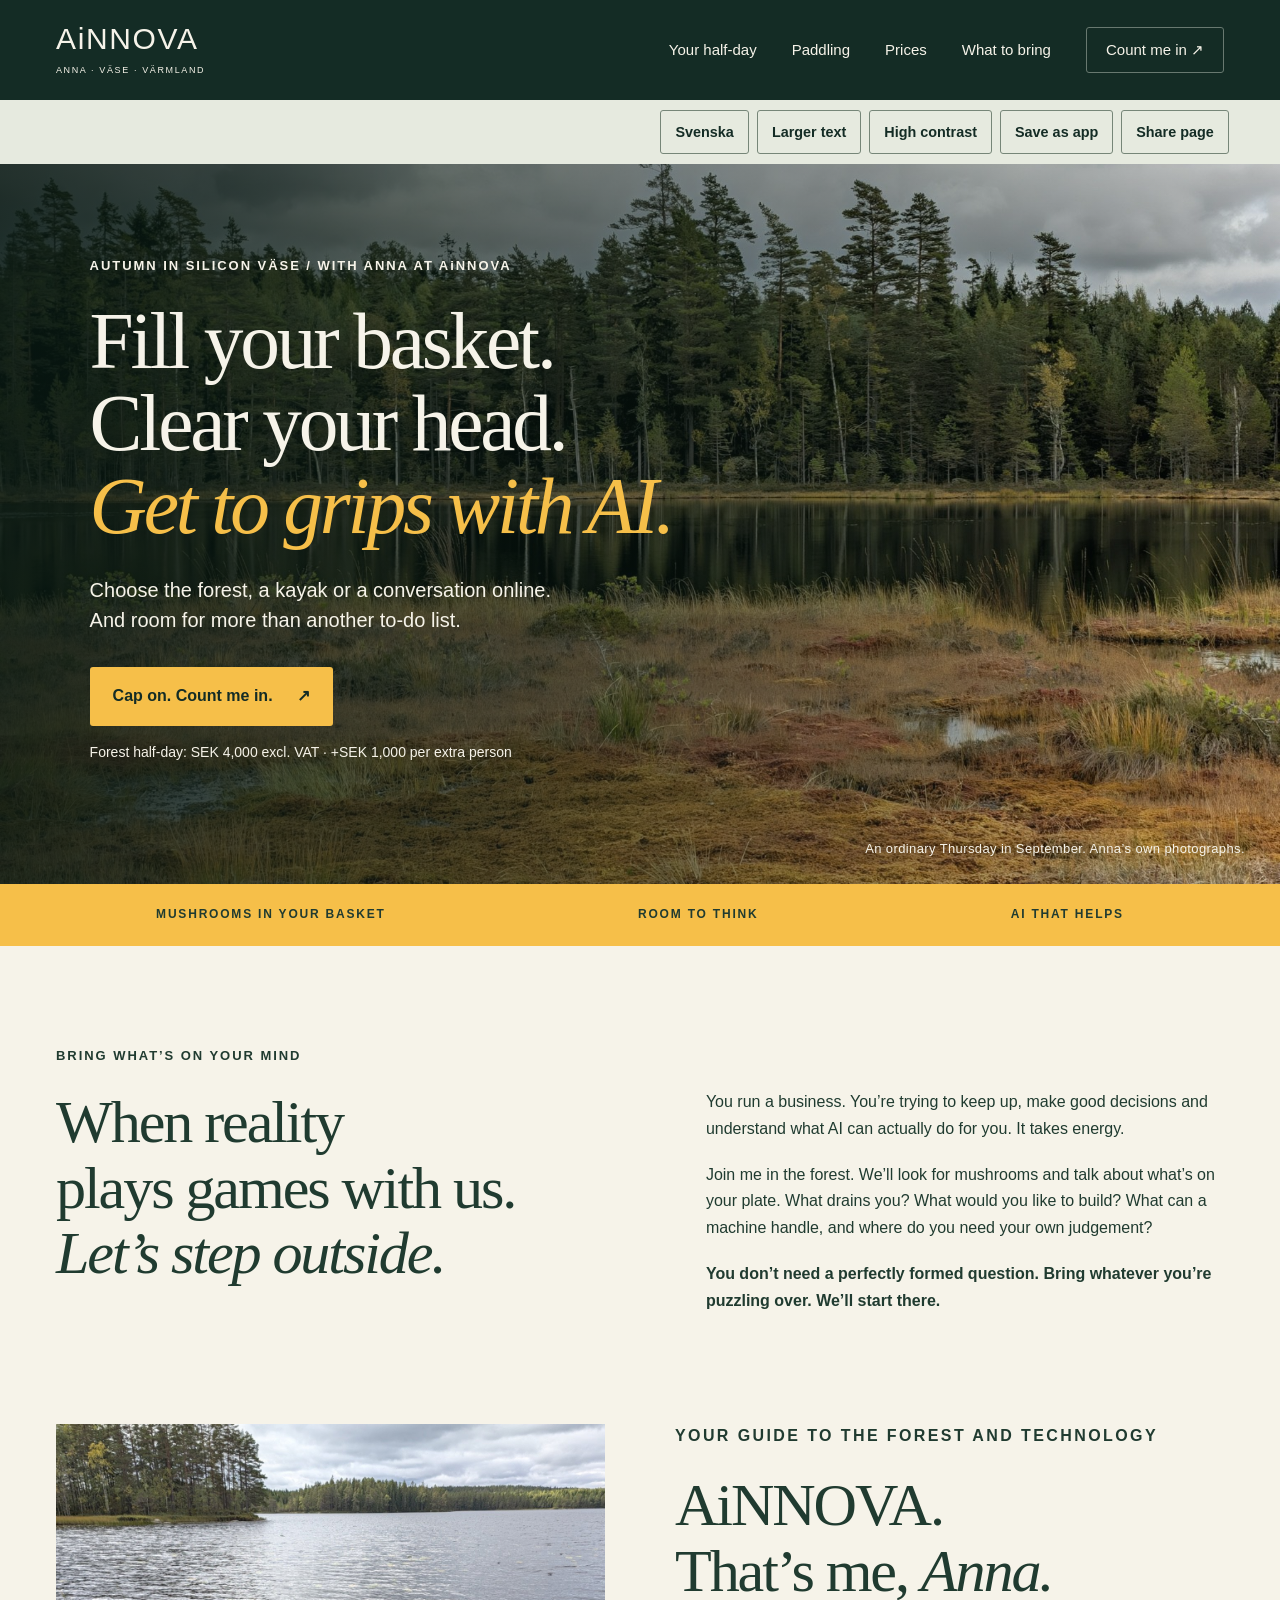
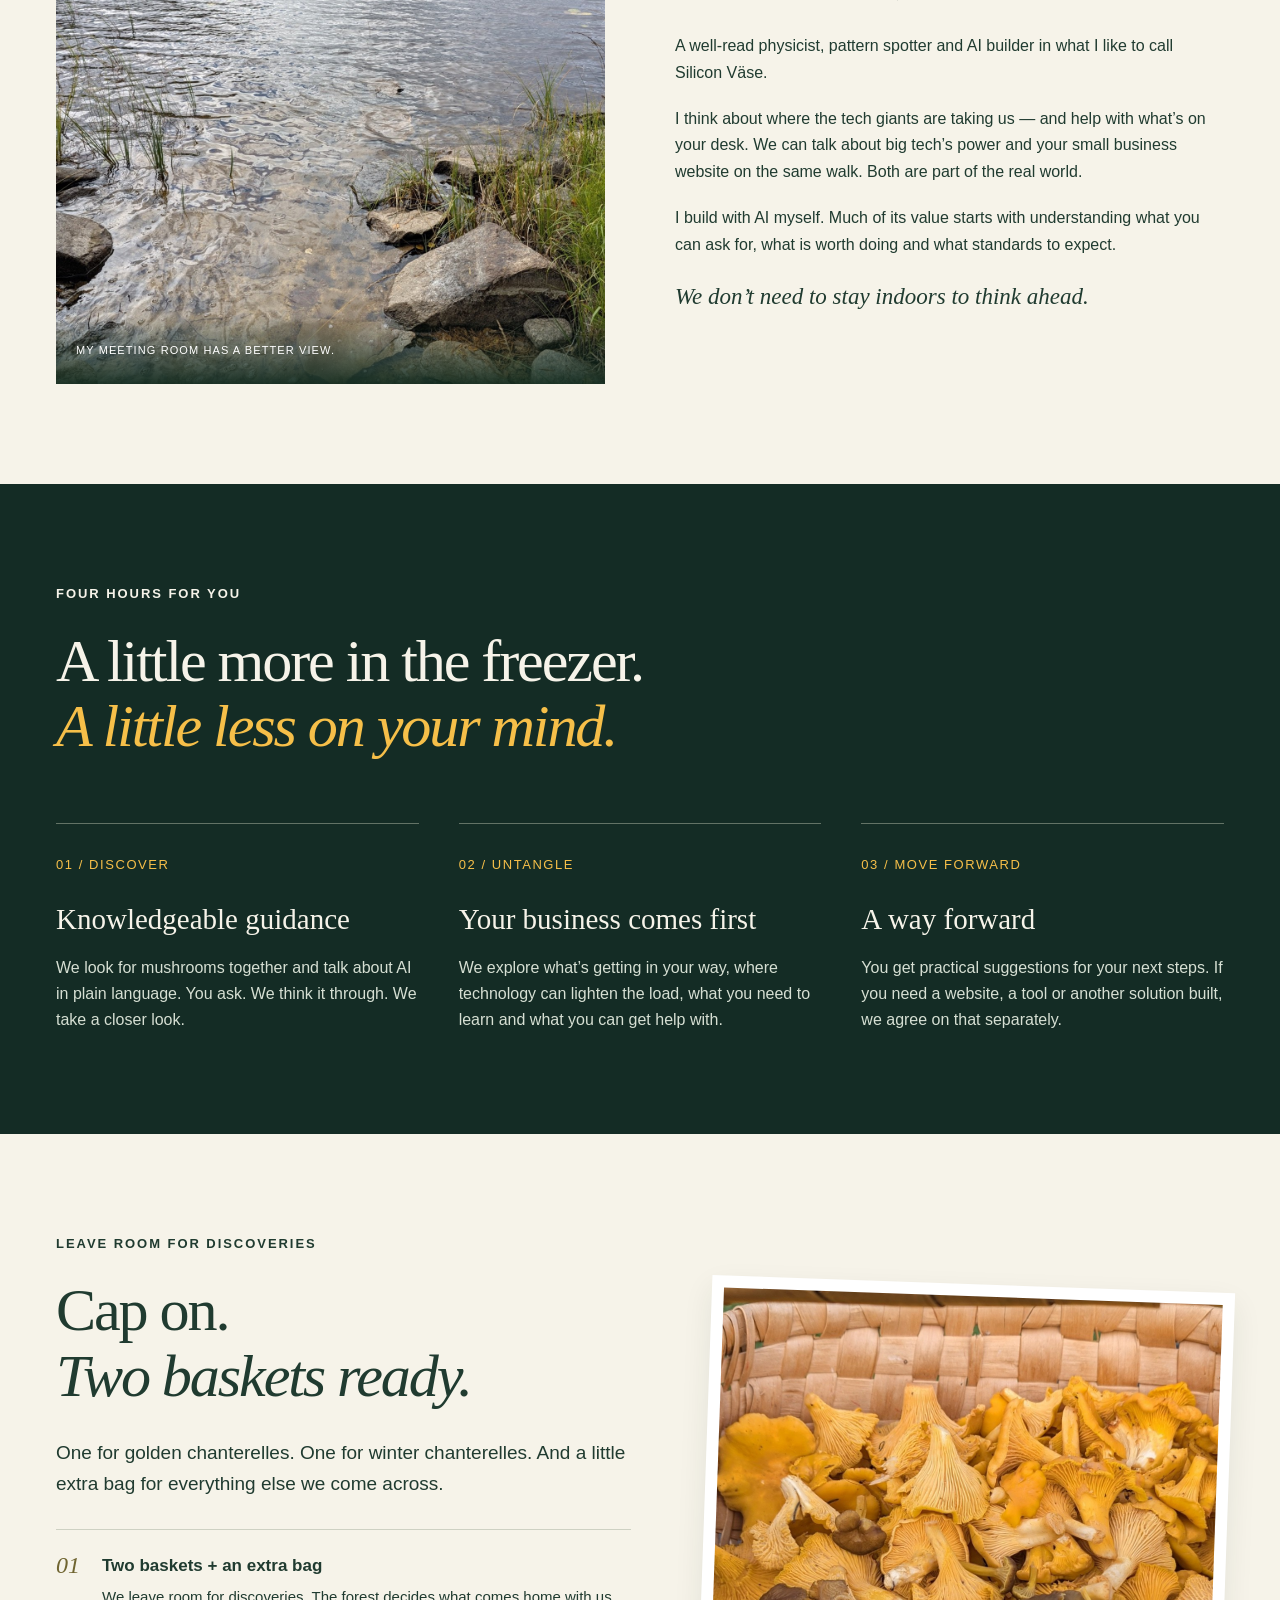
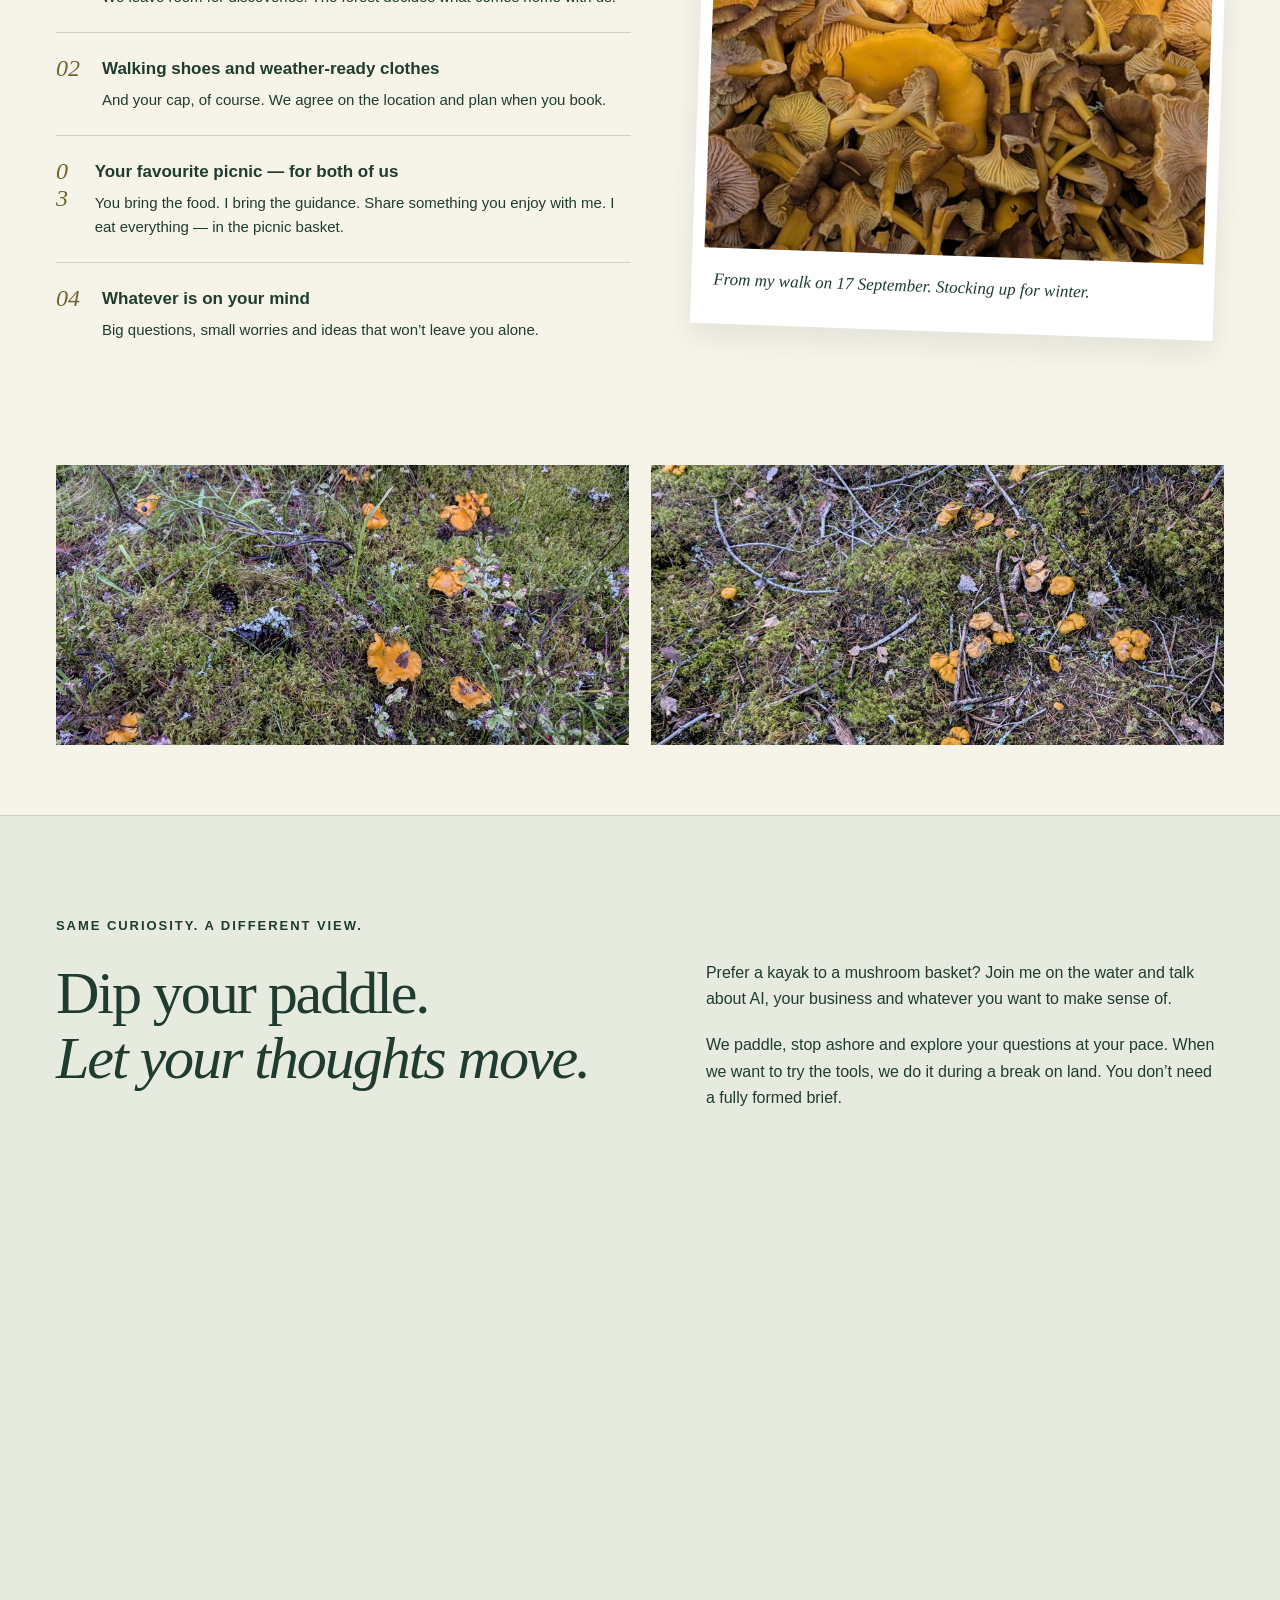
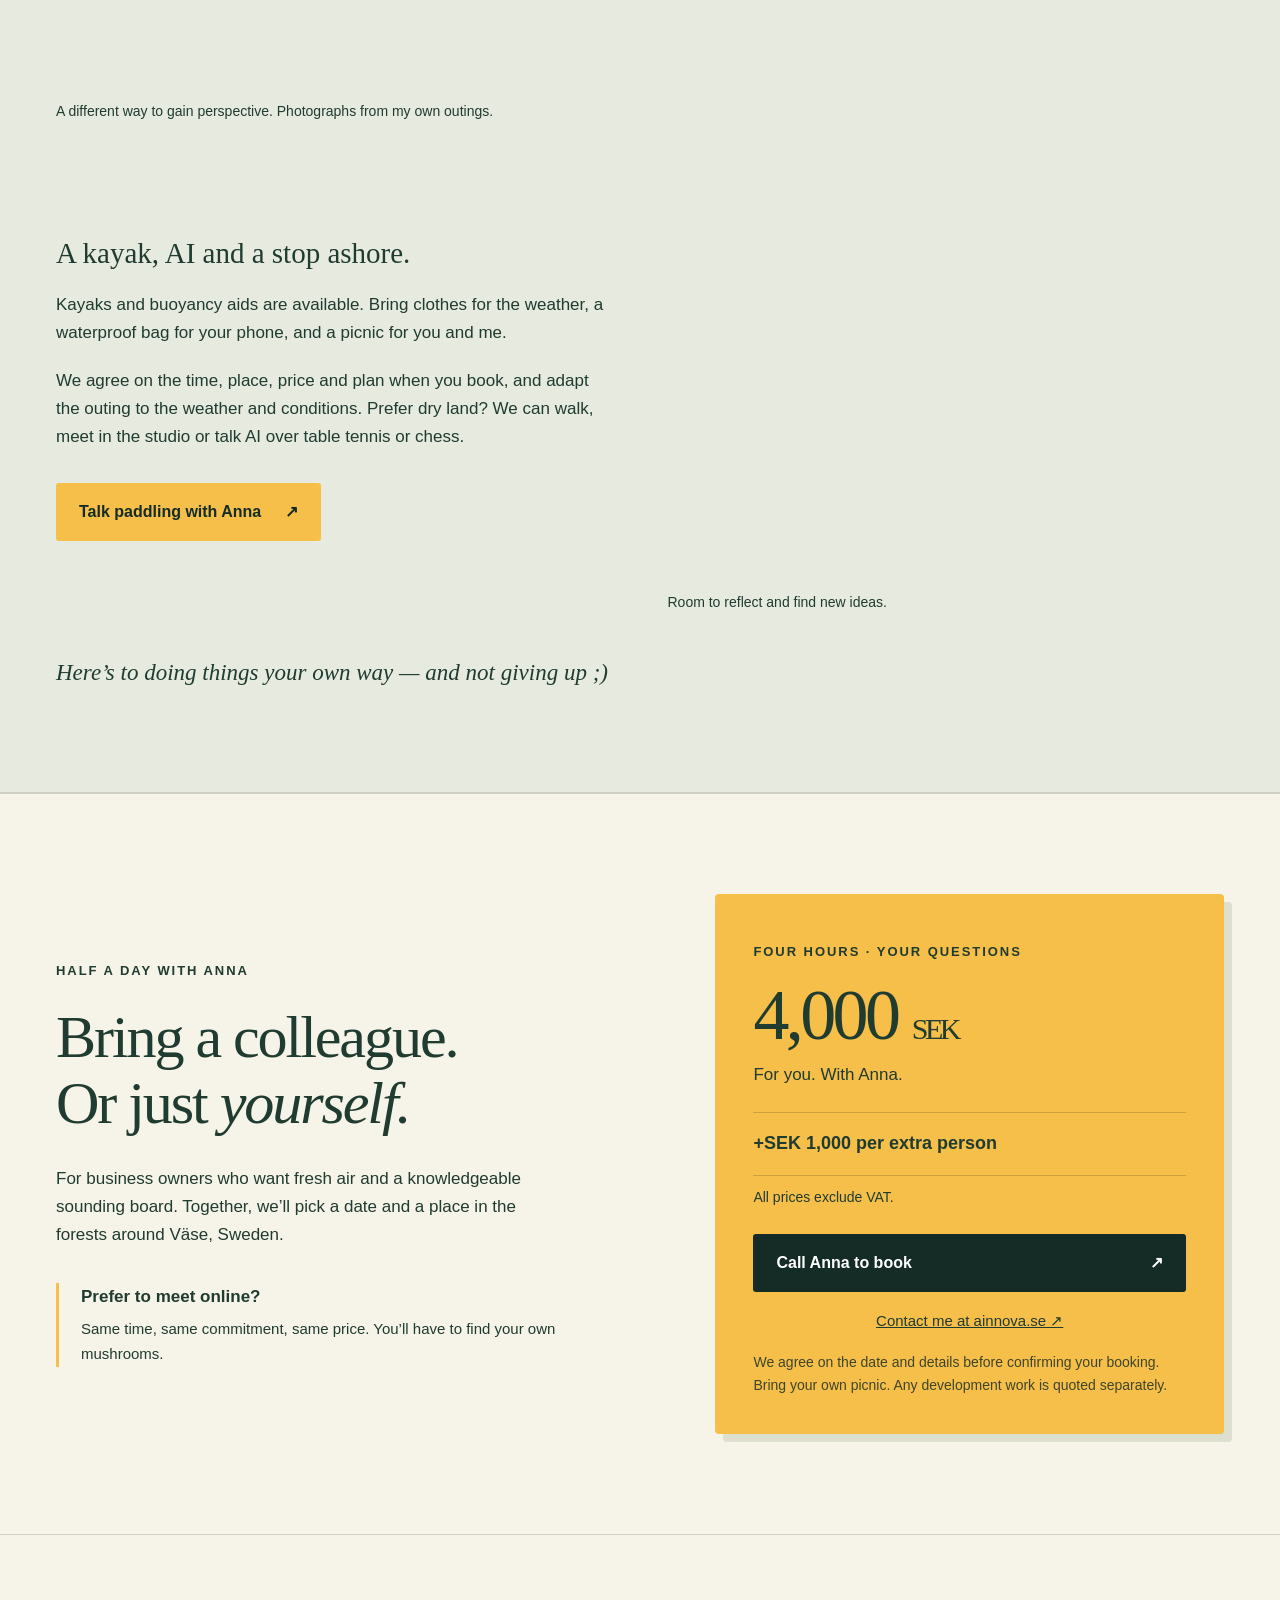
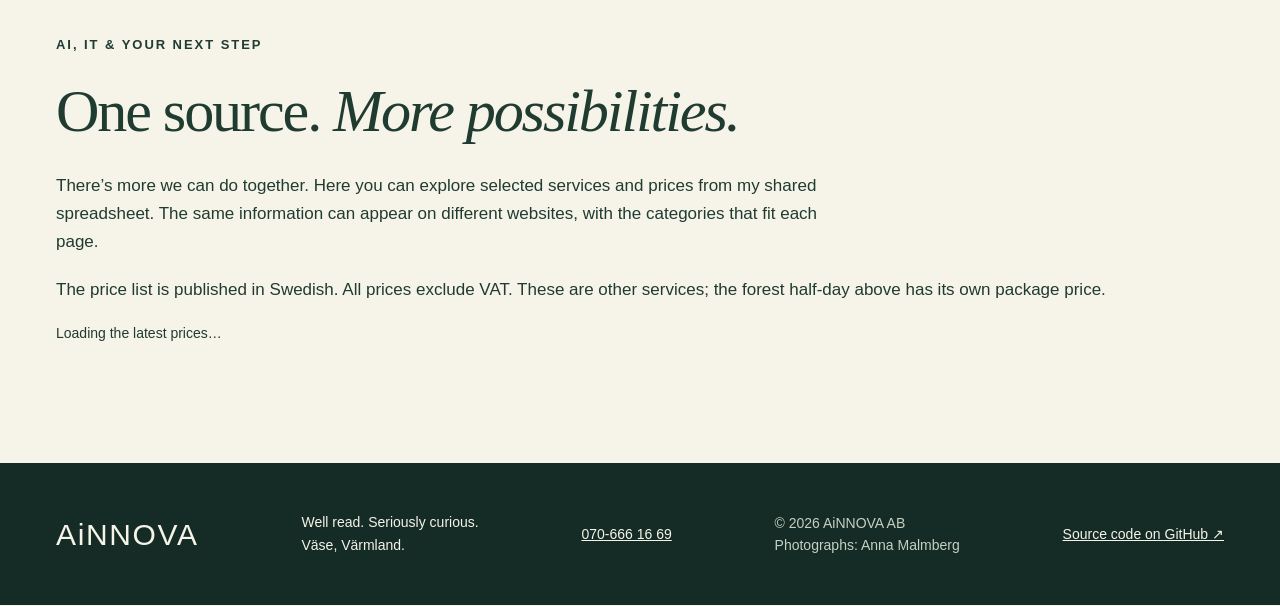
==== commit f598c566: "Add kayaking and live selected spreadsheet prices in both languages" ====
--- a/en.html
+++ b/en.html
@@ -1,26 +1,27 @@
 <!doctype html>
 <html lang="en">
 <head>
-<meta charset="utf-8"><meta http-equiv="Content-Security-Policy" content="default-src 'self'; script-src 'self'; style-src 'self'; img-src 'self' data:; connect-src 'self'; worker-src 'self'; manifest-src 'self'; object-src 'none'; base-uri 'none'; form-action 'self'">
+<meta charset="utf-8"><meta http-equiv="Content-Security-Policy" content="default-src 'self'; script-src 'self'; style-src 'self'; img-src 'self' data:; connect-src 'self' https://script.google.com https://script.googleusercontent.com; worker-src 'self'; manifest-src 'self'; object-src 'none'; base-uri 'none'; form-action 'self'">
 <meta name="viewport" content="width=device-width,initial-scale=1">
 <title>Fill your basket. Get to grips with AI. — AiNNOVA</title>
-<meta name="description" content="Half a day in the forest with Anna at AiNNOVA. Mushroom guidance, business questions and AI in Väse, Sweden. Four hours: SEK 4,000 excluding VAT.">
+<meta name="description" content="Mushroom walks, kayaking and AI with Anna at AiNNOVA in Väse. Personal guidance, forest half-days and current service prices.">
 <meta name="theme-color" content="#142c25">
 <link rel="icon" href="assets/favicon.ico" sizes="any"><link rel="icon" href="assets/icon.svg" type="image/svg+xml">
 <link rel="stylesheet" href="style.css">
 <link rel="manifest" href="manifest.webmanifest"><link rel="apple-touch-icon" href="assets/icon-180.png">
 <meta name="apple-mobile-web-app-capable" content="yes"><meta name="apple-mobile-web-app-title" content="AiNNOVA"><meta name="color-scheme" content="light"><meta name="referrer" content="strict-origin-when-cross-origin">
 <link rel="canonical" href="https://annamalmberg2.github.io/ainnova-host-i-skogen/en.html"><link rel="alternate" hreflang="sv" href="https://annamalmberg2.github.io/ainnova-host-i-skogen/"><link rel="alternate" hreflang="en" href="https://annamalmberg2.github.io/ainnova-host-i-skogen/en.html"><link rel="alternate" hreflang="x-default" href="https://annamalmberg2.github.io/ainnova-host-i-skogen/">
-<meta property="og:type" content="website"><meta property="og:site_name" content="AiNNOVA"><meta property="og:title" content="Fill your basket. Clear your head. Get to grips with AI."><meta property="og:description" content="Four hours with Anna in Silicon Väse. Mushrooms, business questions and AI. From SEK 4,000 excluding VAT."><meta property="og:url" content="https://annamalmberg2.github.io/ainnova-host-i-skogen/en.html"><meta property="og:locale" content="en_GB"><meta property="og:image" content="https://annamalmberg2.github.io/ainnova-host-i-skogen/assets/skog.jpg"><meta property="og:image:alt" content="Autumn forest and still water in Värmland, Sweden"><meta name="twitter:card" content="summary_large_image"><meta name="twitter:title" content="Fill your basket. Get to grips with AI."><meta name="twitter:description" content="Half a day with Anna at AiNNOVA, in the forest or online."><meta name="twitter:image" content="https://annamalmberg2.github.io/ainnova-host-i-skogen/assets/skog.jpg">
+<meta property="og:type" content="website"><meta property="og:site_name" content="AiNNOVA"><meta property="og:title" content="Fill your basket. Clear your head. Get to grips with AI."><meta property="og:description" content="Mushroom walks, kayaking and AI with Anna at AiNNOVA in Väse. Personal guidance, forest half-days and current service prices."><meta property="og:url" content="https://annamalmberg2.github.io/ainnova-host-i-skogen/en.html"><meta property="og:locale" content="en_GB"><meta property="og:image" content="https://annamalmberg2.github.io/ainnova-host-i-skogen/assets/skog.jpg"><meta property="og:image:alt" content="Autumn forest and still water in Värmland, Sweden"><meta name="twitter:card" content="summary_large_image"><meta name="twitter:title" content="Fill your basket. Get to grips with AI."><meta name="twitter:description" content="Mushroom walks, kayaking and AI with Anna at AiNNOVA in Väse. Personal guidance, forest half-days and current service prices."><meta name="twitter:image" content="https://annamalmberg2.github.io/ainnova-host-i-skogen/assets/skog.jpg">
 <script src="app.js" defer></script>
+<script src="prices.js" defer></script>
 </head>
 <body>
 <a class="skip" href="#innehall">Skip to content</a>
-<header><a class="brand" href="#">AiNNOVA<span>ANNA · VÄSE · VÄRMLAND</span></a><nav aria-label="Main navigation"><a href="#halvdagen">Your half-day</a><a href="#packlista">What to bring</a><a class="nav-book" href="#boka">Count me in ↗</a></nav></header>
+<header><a class="brand" href="#">AiNNOVA<span>ANNA · VÄSE · VÄRMLAND</span></a><nav aria-label="Main navigation"><a href="#halvdagen">Your half-day</a><a href="#paddling">Paddling</a><a href="#prislista">Prices</a><a href="#packlista">What to bring</a><a class="nav-book" href="#boka">Count me in ↗</a></nav></header>
 <div class="access-bar" aria-label="Language and reading settings"><a href="index.html" lang="sv" hreflang="sv">Svenska</a><button id="text-size" type="button" aria-pressed="false" hidden>Larger text</button><button id="contrast" type="button" aria-pressed="false" hidden>High contrast</button><button id="install" type="button" hidden>Save as app</button><button id="share" type="button" hidden>Share page</button></div><main id="innehall" tabindex="-1">
 <section class="hero">
 <img class="hero-photo" src="assets/skog.jpg" alt="Autumn moorland and still water beside the forest in Värmland" fetchpriority="high" width="1800" height="1350">
-<div class="hero-shade"></div><div class="hero-content"><p class="eyebrow">AUTUMN IN SILICON VÄSE / WITH ANNA AT AiNNOVA</p><h1>Fill your basket.<br>Clear your head.<br><em>Get to grips with AI.</em></h1><p class="intro">Four hours in the forest. Your business questions.<br>And room for more than another to-do list.</p><a class="button gold" href="#boka">Cap on. Count me in. <span>↗</span></a><p class="hero-meta">SEK 4,000 excl. VAT · +SEK 1,000 per extra person</p></div><div class="photo-note">An ordinary Thursday in September. Anna’s own photographs.</div>
+<div class="hero-shade"></div><div class="hero-content"><p class="eyebrow">AUTUMN IN SILICON VÄSE / WITH ANNA AT AiNNOVA</p><h1>Fill your basket.<br>Clear your head.<br><em>Get to grips with AI.</em></h1><p class="intro">Choose the forest, a kayak or a conversation online.<br>And room for more than another to-do list.</p><a class="button gold" href="#boka">Cap on. Count me in. <span>↗</span></a><p class="hero-meta">Forest half-day: SEK 4,000 excl. VAT · +SEK 1,000 per extra person</p></div><div class="photo-note">An ordinary Thursday in September. Anna’s own photographs.</div>
 </section>
 <div class="ribbon"><span>MUSHROOMS IN YOUR BASKET</span><span>ROOM TO THINK</span><span>AI THAT HELPS</span></div>
 <section class="opening wrap" id="halvdagen"><p class="eyebrow">BRING WHAT’S ON YOUR MIND</p><div class="split"><h2>When reality<br>plays games with us.<br><em>Let’s step outside.</em></h2><div class="prose"><p>You run a business. You’re trying to keep up, make good decisions and understand what AI can actually do for you. It takes energy.</p><p>Join me in the forest. We’ll look for mushrooms and talk about what’s on your plate. What drains you? What would you like to build? What can a machine handle, and where do you need your own judgement?</p><p class="strong">You don’t need a perfectly formed question. Bring whatever you’re puzzling over. We’ll start there.</p></div></div></section>
@@ -28,6 +29,8 @@
 <section class="takeaway"><div class="wrap"><p class="eyebrow">FOUR HOURS FOR YOU</p><h2>A little more in the freezer.<br><em>A little less on your mind.</em></h2><div class="three"><article><span class="number">01 / DISCOVER</span><h3>Knowledgeable guidance</h3><p>We look for mushrooms together and talk about AI in plain language. You ask. We think it through. We take a closer look.</p></article><article><span class="number">02 / UNTANGLE</span><h3>Your business comes first</h3><p>We explore what’s getting in your way, where technology can lighten the load, what you need to learn and what you can get help with.</p></article><article><span class="number">03 / MOVE FORWARD</span><h3>A way forward</h3><p>You get practical suggestions for your next steps. If you need a website, a tool or another solution built, we agree on that separately.</p></article></div></div></section>
 <section class="packing wrap" id="packlista"><div class="packing-copy"><p class="eyebrow">LEAVE ROOM FOR DISCOVERIES</p><h2>Cap on.<br><em>Two baskets ready.</em></h2><p class="lead">One for golden chanterelles. One for winter chanterelles. And a little extra bag for everything else we come across.</p><ul><li><span>01</span><div><strong>Two baskets + an extra bag</strong><p>We leave room for discoveries. The forest decides what comes home with us.</p></div></li><li><span>02</span><div><strong>Walking shoes and weather-ready clothes</strong><p>And your cap, of course. We agree on the location and plan when you book.</p></div></li><li><span>03</span><div><strong>Your favourite picnic — for both of us</strong><p>You bring the food. I bring the guidance. Share something you enjoy with me. I eat everything — in the picnic basket.</p></div></li><li><span>04</span><div><strong>Whatever is on your mind</strong><p>Big questions, small worries and ideas that won’t leave you alone.</p></div></li></ul></div><figure class="harvest"><img src="assets/skord.jpg" alt="Anna’s basket of golden and winter chanterelles" loading="lazy" width="1800" height="1350"><figcaption>From my walk on 17 September. Stocking up for winter.</figcaption></figure></section>
 <div class="photo-pair wrap"><img src="assets/kantareller.jpg" alt="Golden chanterelles among moss and bilberry plants" loading="lazy" width="1800" height="1350"><img src="assets/mossa.jpg" alt="Mushrooms among twigs and green moss" loading="lazy" width="1800" height="1350"></div>
+
+<section class="paddling" id="paddling"><div class="wrap"><p class="eyebrow">SAME CURIOSITY. A DIFFERENT VIEW.</p><div class="split"><h2>Dip your paddle.<br><em>Let your thoughts move.</em></h2><div class="prose"><p>Prefer a kayak to a mushroom basket? Join me on the water and talk about AI, your business and whatever you want to make sense of.</p><p>We paddle, stop ashore and explore your questions at your pace. When we want to try the tools, we do it during a break on land. You don’t need a fully formed brief.</p></div></div><figure class="paddle-photo"><img src="assets/paddling.jpg" width="1600" height="738" alt="View from a kayak beside sunlit rocks and sparkling water" loading="lazy"><figcaption>A different way to gain perspective. Photographs from my own outings.</figcaption></figure><div class="paddle-details"><div><h3>A kayak, AI and a stop ashore.</h3><p>Kayaks and buoyancy aids are available. Bring clothes for the weather, a waterproof bag for your phone, and a picnic for you and me.</p><p>We agree on the time, place, price and plan when you book, and adapt the outing to the weather and conditions. Prefer dry land? We can walk, meet in the studio or talk AI over table tennis or chess.</p><a class="button gold" href="tel:+46706661669">Talk paddling with Anna <span>↗</span></a></div><figure><img src="assets/kvallsljus.jpg" width="1600" height="1200" alt="Golden evening light reflected in a still lake" loading="lazy"><figcaption>Room to reflect and find new ideas.</figcaption></figure></div><p class="signature">Here’s to doing things your own way — and not giving up ;)</p></div></section>
 <section class="booking wrap" id="boka"><div><p class="eyebrow">HALF A DAY WITH ANNA</p><h2>Bring a colleague.<br>Or just <em>yourself.</em></h2><p>For business owners who want fresh air and a knowledgeable sounding board. Together, we’ll pick a date and a place in the forests around Väse, Sweden.</p><div class="online"><strong>Prefer to meet online?</strong><p>Same time, same commitment, same price. You’ll have to find your own mushrooms.</p></div></div><div class="price-card"><p class="eyebrow">FOUR HOURS · YOUR QUESTIONS</p><div class="price">4,000 <span>SEK</span></div><p>For you. With Anna.</p><div class="extra">+SEK 1,000 per extra person</div><p class="vat">All prices exclude VAT.</p><a class="button dark" href="tel:+46706661669">Call Anna to book <span>↗</span></a><a class="contact" href="https://ainnova.se/" target="_blank" rel="noopener">Contact me at ainnova.se ↗</a><p class="small">We agree on the date and details before confirming your booking. Bring your own picnic. Any development work is quoted separately.</p></div></section>
-</main><footer><a class="brand" href="https://ainnova.se/">AiNNOVA</a><p>Well read. Seriously curious.<br>Väse, Värmland.</p><a href="tel:+46706661669">070-666 16 69</a><p class="small">© 2026 AiNNOVA AB<br>Photographs: Anna Malmberg</p><a class="source-link" href="https://github.com/Annamalmberg2/ainnova-host-i-skogen" target="_blank" rel="noopener">Source code on GitHub ↗</a></footer>
+<section class="shared-prices wrap" id="prislista" aria-labelledby="prices-title"><p class="eyebrow">AI, IT & YOUR NEXT STEP</p><h2 id="prices-title">One source. <em>More possibilities.</em></h2><p class="price-intro">There’s more we can do together. Here you can explore selected services and prices from my shared spreadsheet. The same information can appear on different websites, with the categories that fit each page.</p><p>The price list is published in Swedish. All prices exclude VAT. These are other services; the forest half-day above has its own package price.</p><div class="price-controls" hidden><label for="price-category">Choose a category</label><select id="price-category"></select><button id="price-refresh" type="button">Refresh prices</button></div><p id="prices-status" role="status" aria-live="polite">Loading the latest prices…</p><div id="price-results" aria-busy="true"></div><noscript><p>Enable JavaScript to load the shared price list, or contact Anna for current prices.</p><a href="https://ainnova.se/kontakt">Contact Anna</a></noscript></section></main><footer><a class="brand" href="https://ainnova.se/">AiNNOVA</a><p>Well read. Seriously curious.<br>Väse, Värmland.</p><a href="tel:+46706661669">070-666 16 69</a><p class="small">© 2026 AiNNOVA AB<br>Photographs: Anna Malmberg</p><a class="source-link" href="https://github.com/Annamalmberg2/ainnova-host-i-skogen" target="_blank" rel="noopener">Source code on GitHub ↗</a></footer>
 <dialog id="install-help" aria-labelledby="install-title"><h2 id="install-title">Save AiNNOVA as an app</h2><p>On iPhone or iPad: open this page in Safari, tap Share and choose Add to Home Screen.</p><p>On Android: open this page in Chrome and choose Install app or Add to Home screen from the menu.</p><p>On a computer: look for the install icon in the address bar in Chrome or Edge. In Safari, choose File → Add to Dock.</p><p id="offline-note">Once the page has been saved for offline use, you can read it without a connection. External links and contacting Anna require a connection.</p><form method="dialog"><button class="button dark">Close</button></form></dialog><p id="status" class="sr-only" role="status" aria-live="polite"></p></body></html>
--- a/style.css
+++ b/style.css
@@ -3,3 +3,5 @@
 .access-bar{background:#e6eadf;padding:10px 4%;display:flex;justify-content:flex-end;gap:8px;flex-wrap:wrap}.access-bar a,.access-bar button{font:600 .9rem/1.3 -apple-system,BlinkMacSystemFont,'Segoe UI',sans-serif;min-height:44px;padding:10px 14px;background:transparent;border:1px solid #768678;border-radius:3px;color:#142c25;cursor:pointer;text-decoration:none;display:inline-flex;align-items:center;justify-content:center}.access-bar [aria-pressed=true]{background:#142c25;color:#fff}.access-bar [hidden]{display:none}button:focus-visible{outline:3px solid #965309;outline-offset:3px}.sr-only{position:absolute;width:1px;height:1px;overflow:hidden;clip-path:inset(50%);white-space:nowrap}dialog{max-width:min(600px,calc(100% - 32px));padding:32px;border:2px solid #142c25;border-radius:8px;color:#142c25;background:#fff;max-height:85vh;overflow:auto}dialog::backdrop{background:#071c18b3}dialog h2{font-size:2rem;margin-bottom:24px}dialog p{font-size:1rem}dialog button{border:0;cursor:pointer;justify-content:center}.source-link{min-height:44px;display:inline-flex;align-items:center}body{font-size:1.0625rem}.intro{font-size:1.25rem}.prose,.anna-text p,.three p{font-size:1rem}.lead{font-size:1.1875rem}.packing li p,.online p{font-size:.9375rem}.eyebrow,.number{font-size:.8125rem}.hero-meta,.vat,.small,footer .small{font-size:.875rem}.photo-note{font-size:.8125rem}.button{font-size:1rem}nav{font-size:.9375rem}.contact{font-size:.9375rem}h1{font-size:clamp(3.1rem,6.2vw,5.7rem)}h2{font-size:clamp(2.375rem,4.7vw,4.25rem)}h3{font-size:1.8125rem}html.large-text{font-size:22px}.large-text .split,.large-text .anna,.large-text .packing,.large-text .booking{grid-template-columns:1fr}.large-text .three{grid-template-columns:1fr}.large-text .hero{min-height:850px}.large-text .hero-content{max-width:100%;overflow-wrap:anywhere}.large-text .prose,.large-text .booking>div>p{max-width:none}.large-text header{height:auto;padding-top:24px;padding-bottom:24px;flex-wrap:wrap;gap:20px}.large-text .price{font-size:4rem}.large-text .access-bar{justify-content:flex-start}.high-contrast{--paper:#fff;--ink:#071b12;--forest:#071b12;--gold:#ffce52;--line:#384b40}.high-contrast .hero-shade{background:#03120be8}.high-contrast .three p,.high-contrast footer .small{color:#fff}.high-contrast .anna-image span{background:#071b12}.high-contrast .photo-note{background:#071b12;padding:8px}.high-contrast a{text-decoration:underline}.high-contrast .price-card .small{color:#071b12}.high-contrast .number{color:#ffce52}@media(max-width:620px){h1{font-size:clamp(2.7rem,11vw,4.1rem)}.hero-meta{font-size:.875rem}.photo-note{font-size:.75rem}.hero{min-height:730px}.hero .eyebrow{font-size:.75rem}.intro{font-size:1.0625rem}.ribbon{font-size:.75rem;flex-wrap:wrap}.access-bar{justify-content:center;padding:10px 12px}.access-bar a,.access-bar button{font-size:.875rem}.hero-content{padding-bottom:90px}.photo-note{bottom:16px}.large-text h1{font-size:2.3rem}.large-text .hero{min-height:900px}.large-text .hero-meta{max-width:240px}.large-text .button{white-space:normal}.large-text footer{grid-template-columns:1fr}.brand span{font-size:.625rem}.anna-image span{font-size:.75rem}}@media(forced-colors:active){.button,.price-card,.access-bar button{border:2px solid ButtonText}.hero-shade{background:Canvas}.hero-photo{opacity:.08}}@media print{header,nav,.access-bar,.hero-photo,.hero-shade,.photo-pair,.anna-image,.harvest,dialog,footer{display:none!important}.hero,.takeaway{background:white;color:black;min-height:0}.hero-content,.wrap{padding:20px}.split,.anna,.packing,.booking,.three{display:block}.hero h1 em,.takeaway h2 em{color:black}.price-card{box-shadow:none;border:1px solid black}.button{display:none}.photo-note{position:static}.three article{break-inside:avoid}}
 /* Reflow and focus remain usable with enlarged browser text. */
 header,nav,.access-bar{flex-wrap:wrap}header{height:auto;min-height:100px;padding-top:18px;padding-bottom:18px}nav a{min-height:44px;display:inline-flex;align-items:center}.split>*,.anna>*,.packing>*,.booking>*{min-width:0}.hero-content{overflow-wrap:anywhere}.photo-note{max-width:calc(100% - 46px)}.hero{padding-bottom:28px}.hero-meta{max-width:100%}.button{max-width:100%;white-space:normal}.price-card .price{font-size:clamp(2.5rem,8vw,4.5rem)}.brand span{line-height:1.5}.signature{font-size:1.4375rem!important}.packing li{overflow-wrap:anywhere}a:focus-visible,button:focus-visible{outline:3px solid #142c25;outline-offset:4px;box-shadow:0 0 0 7px #fff}.hero a:focus-visible,header a:focus-visible,footer a:focus-visible{outline-color:#ffce52;box-shadow:0 0 0 7px #142c25}@media(max-width:620px){header{min-height:85px}.hero{min-height:0}.hero-content{padding-bottom:100px}.large-text .hero{min-height:0}footer{grid-template-columns:1fr}nav{max-width:100%}.photo-note{font-size:.8125rem}.harvest{transform:none}} 
+/* Paddling and the selected shared-sheet services extend the existing palette. */
+.paddling{background:#e6eadf;border-block:1px solid var(--line)}.paddling .prose{align-self:center}.paddle-photo{margin:40px 0}.paddle-photo img{width:100%;height:auto;aspect-ratio:1600/738}.paddling figcaption{font-size:.875rem;padding-top:10px}.paddle-details{display:grid;grid-template-columns:1fr 1fr;gap:55px;align-items:center}.paddle-details h3{margin-bottom:20px}.paddle-details img{aspect-ratio:4/3;width:100%;height:auto}.paddling .signature{margin-top:40px}.shared-prices{border-top:1px solid var(--line)}.shared-prices h2{max-width:850px}.price-intro{max-width:800px;margin:28px 0 16px}.price-controls{display:flex;align-items:center;flex-wrap:wrap;gap:12px;margin:28px 0 16px}.price-controls[hidden]{display:none}.price-controls select,.price-controls button{min-height:48px;font:inherit;color:var(--ink);background:var(--paper);border:1px solid #6d7b6e;border-radius:3px;padding:10px 14px;max-width:100%}.price-controls button{cursor:pointer;background:var(--forest);color:var(--paper)}.price-controls button:disabled{opacity:.65;cursor:wait}#prices-status{font-size:.875rem;max-width:800px;margin-block:18px}.service-group{margin-top:35px}.service-group h3{padding-bottom:16px;border-bottom:2px solid var(--ink)}.service-list{display:grid;grid-template-columns:1fr 1fr;gap:0 35px}.service-item{padding:24px 0;border-bottom:1px solid var(--line);min-width:0;overflow-wrap:anywhere}.service-item h4{font-size:1.0625rem;line-height:1.4;margin:0}.service-item a{text-underline-offset:4px}.service-item p{font-size:1rem;margin-top:12px}.service-item .service-price{font-family:Georgia,serif;font-size:1.55rem;margin-top:12px}.high-contrast .paddling{background:#fff}.large-text .paddle-details,.large-text .service-list{grid-template-columns:1fr}@media(max-width:700px){.paddle-details,.service-list{grid-template-columns:1fr}.paddle-details{gap:30px}.paddle-photo{margin-block:28px}.paddle-photo img{aspect-ratio:4/3}.price-controls{align-items:stretch}.price-controls label{width:100%}.price-controls select,.price-controls button{width:100%}.paddling .signature{overflow-wrap:anywhere}}
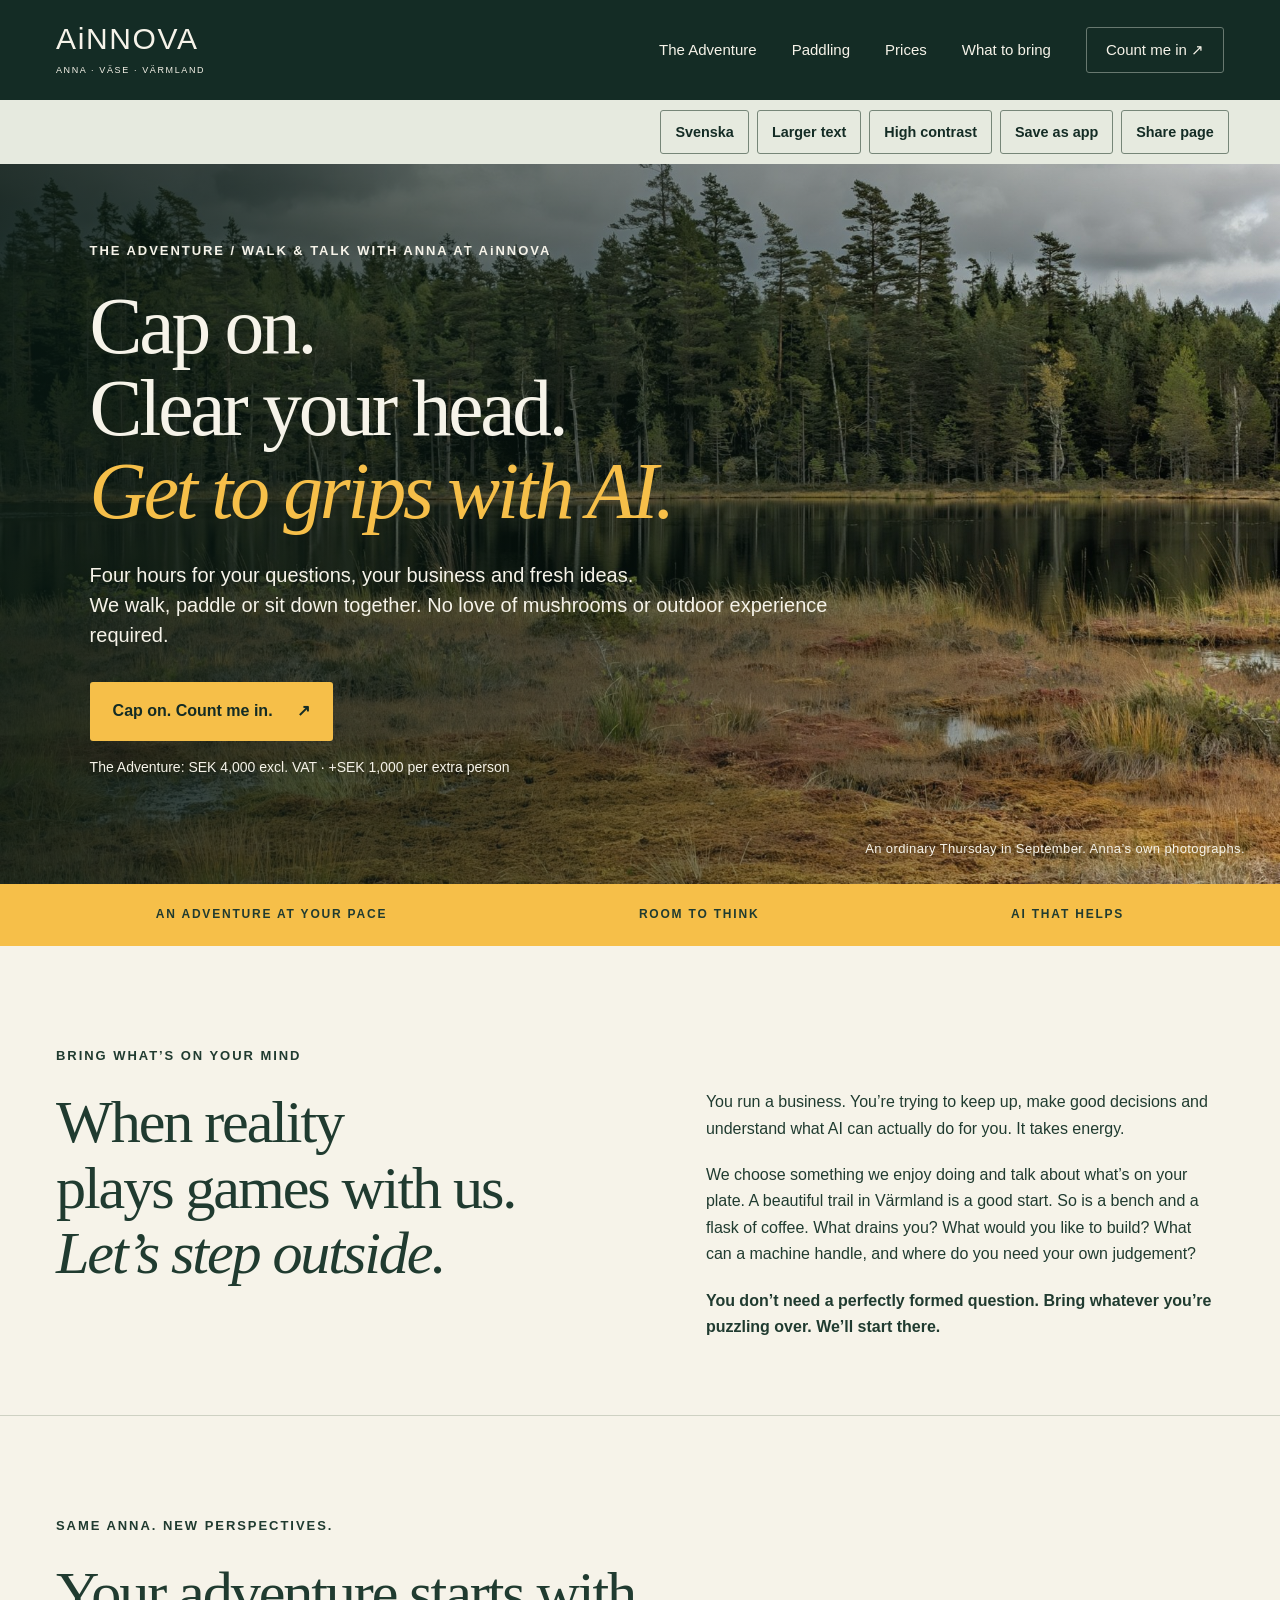
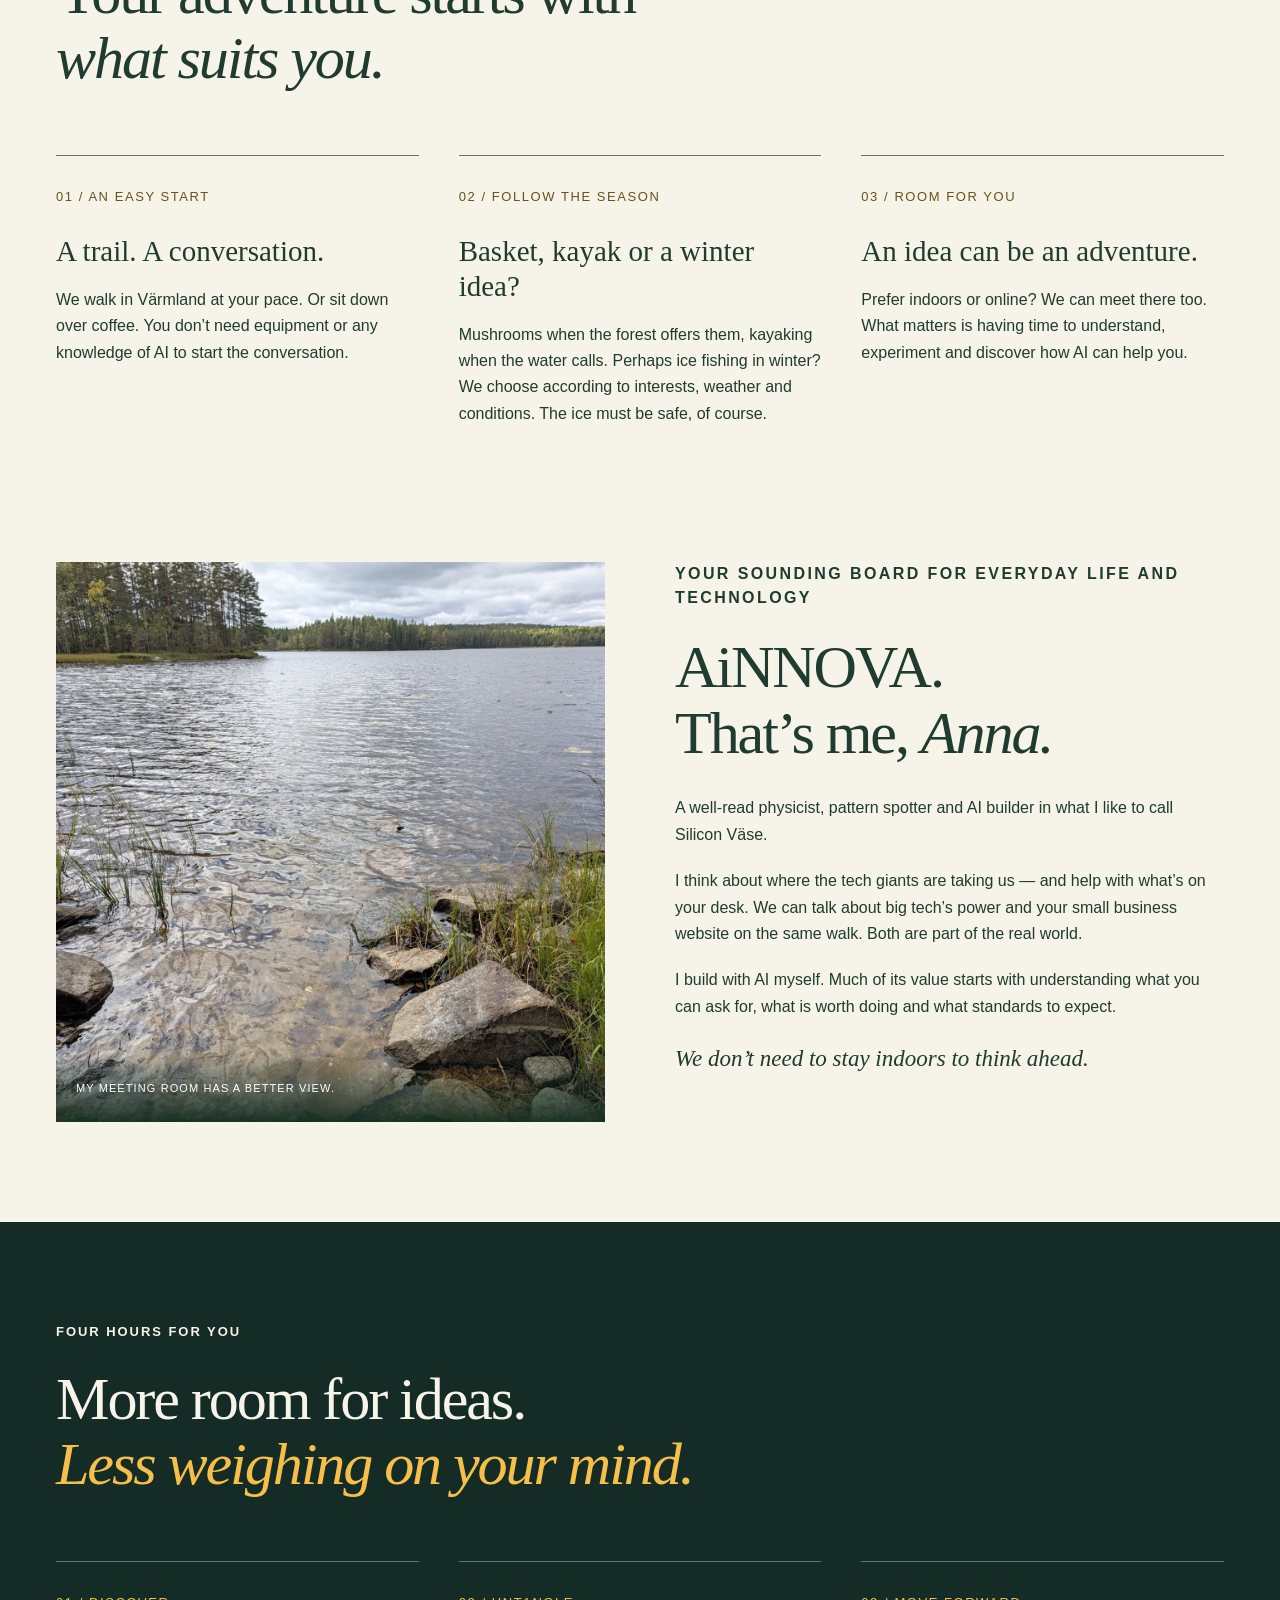
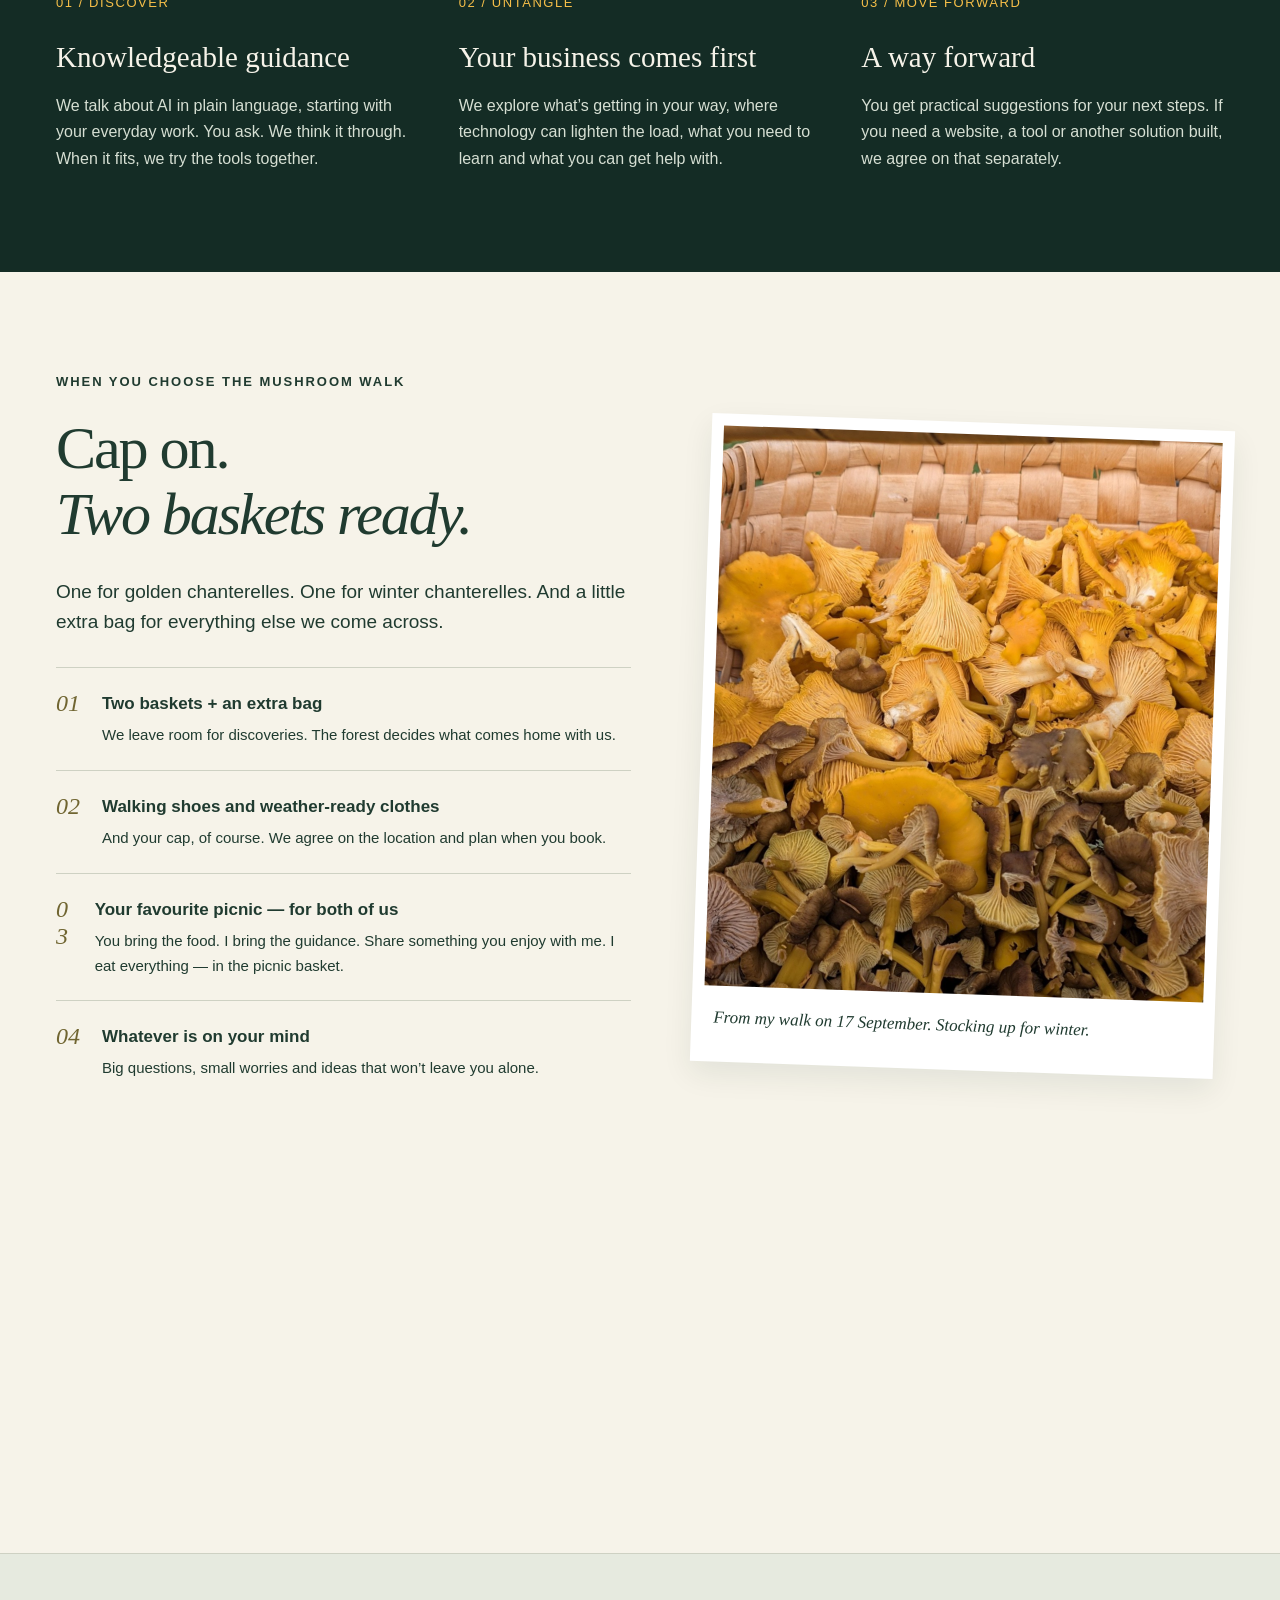
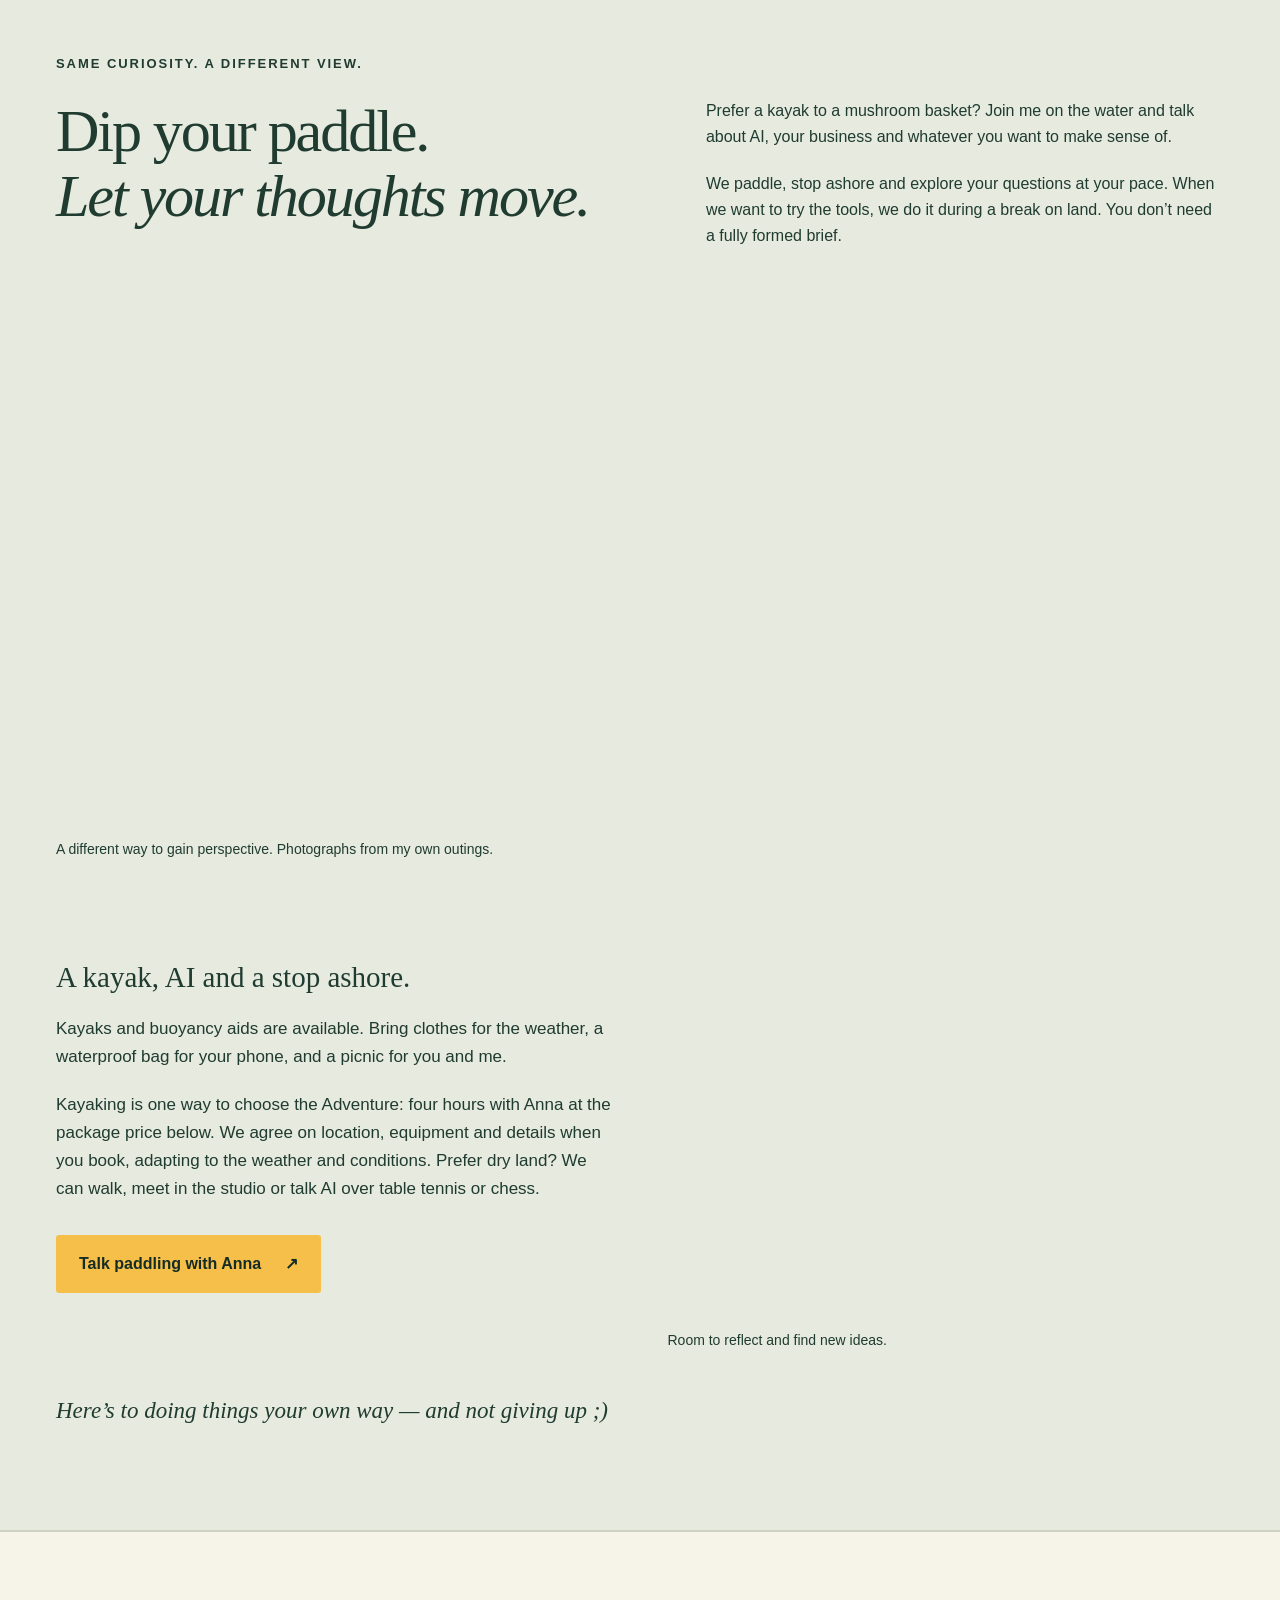
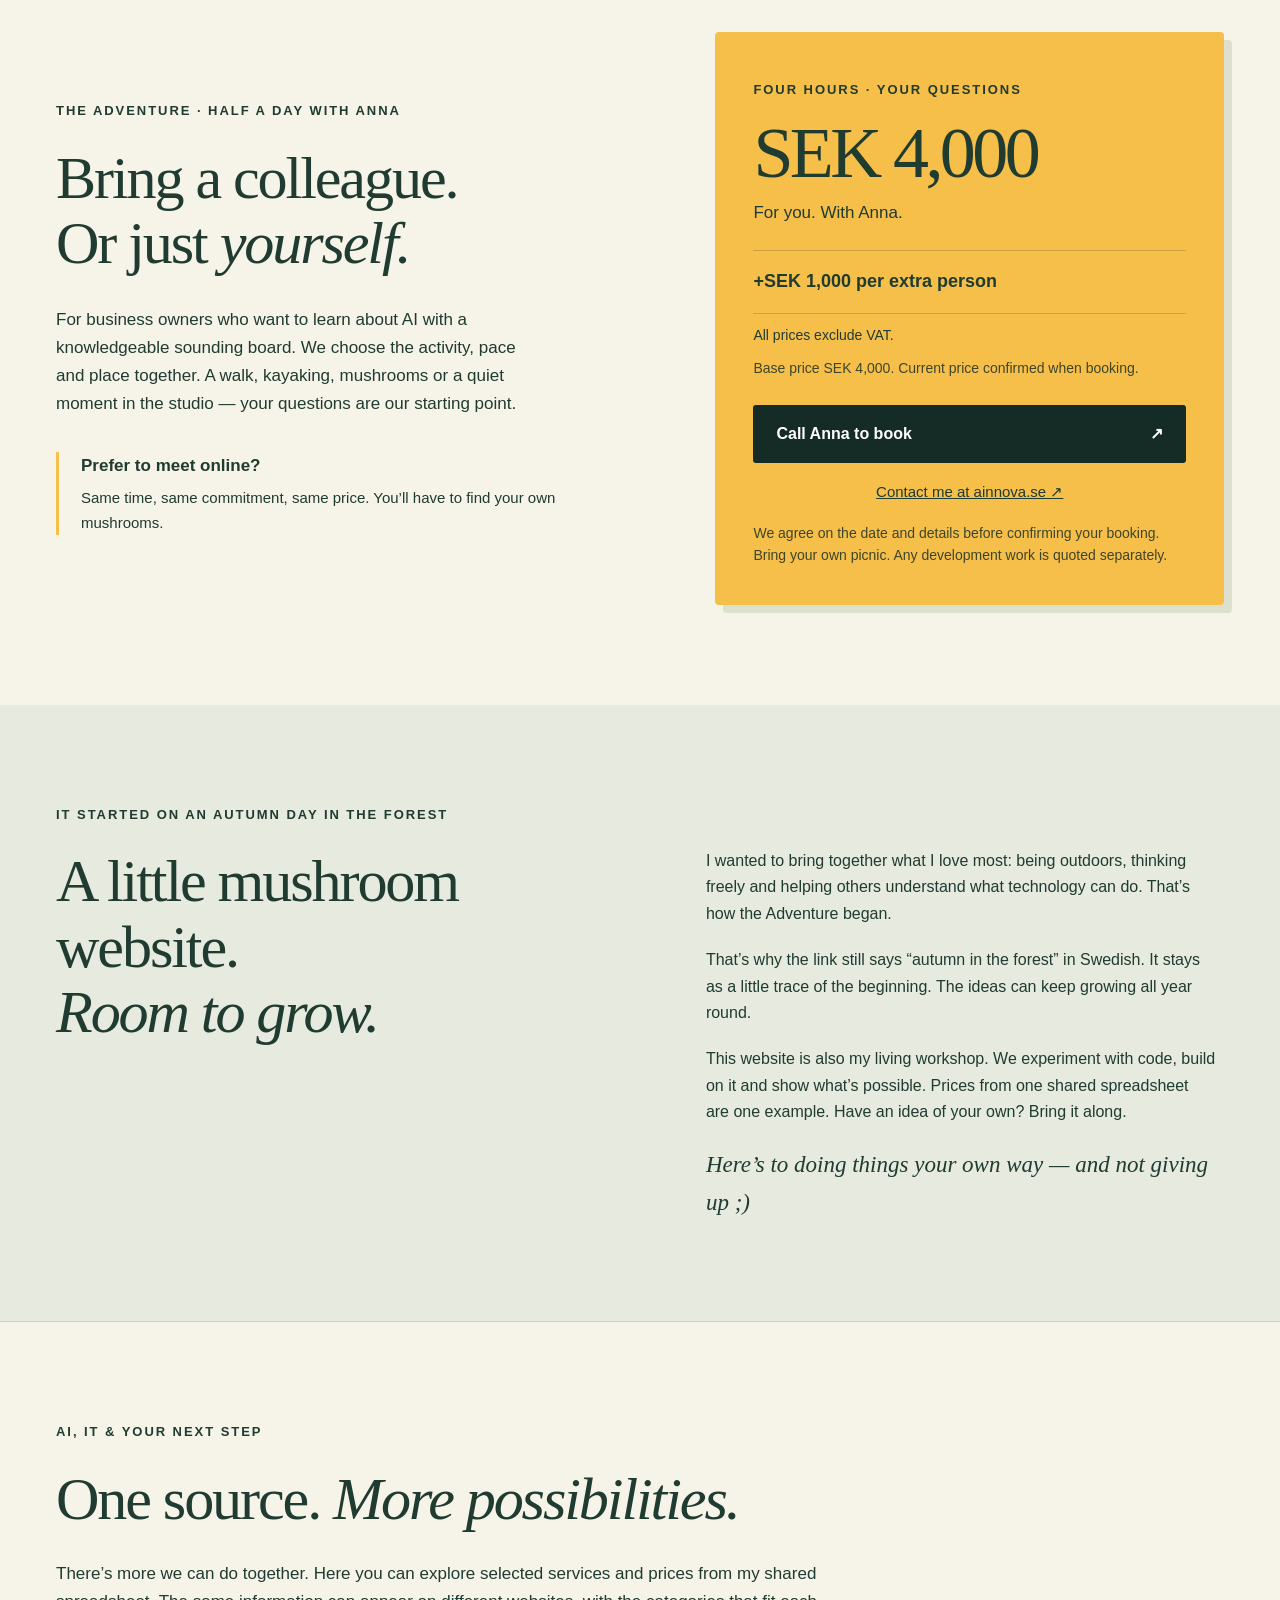
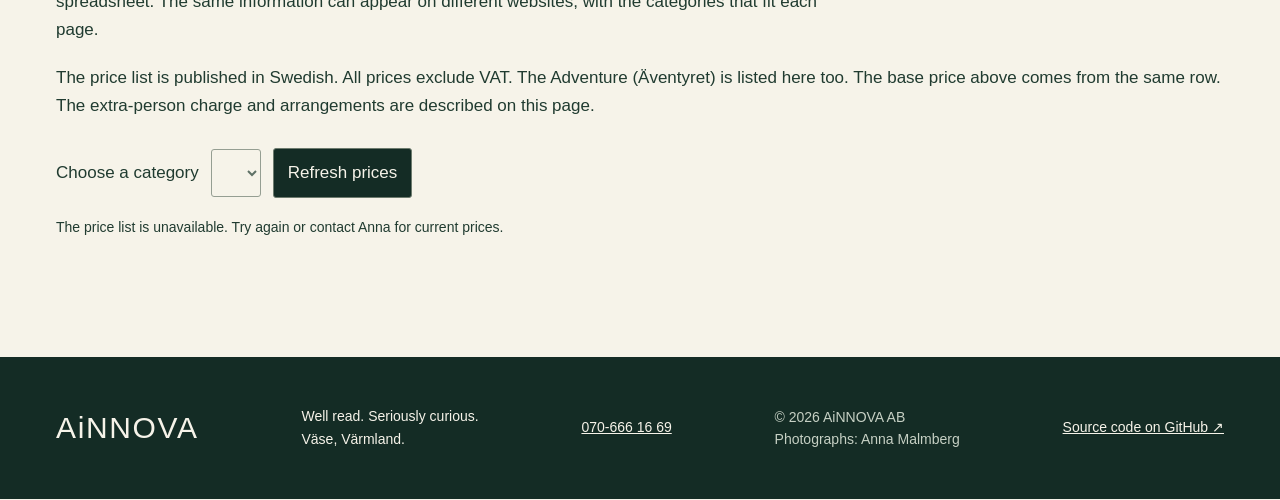
==== commit fba0a14a: "Present year-round Adventure and sync package price from shared sheet" ====
--- a/en.html
+++ b/en.html
@@ -3,34 +3,36 @@
 <head>
 <meta charset="utf-8"><meta http-equiv="Content-Security-Policy" content="default-src 'self'; script-src 'self'; style-src 'self'; img-src 'self' data:; connect-src 'self' https://script.google.com https://script.googleusercontent.com; worker-src 'self'; manifest-src 'self'; object-src 'none'; base-uri 'none'; form-action 'self'">
 <meta name="viewport" content="width=device-width,initial-scale=1">
-<title>Fill your basket. Get to grips with AI. — AiNNOVA</title>
-<meta name="description" content="Mushroom walks, kayaking and AI with Anna at AiNNOVA in Väse. Personal guidance, forest half-days and current service prices.">
+<title>The Adventure · Cap on. Get to grips with AI. — AiNNOVA</title>
+<meta name="description" content="Four hours with Anna: personal AI guidance and an adventure at your pace. Walk, paddle, forage or meet indoors. For business owners.">
 <meta name="theme-color" content="#142c25">
 <link rel="icon" href="assets/favicon.ico" sizes="any"><link rel="icon" href="assets/icon.svg" type="image/svg+xml">
 <link rel="stylesheet" href="style.css">
 <link rel="manifest" href="manifest.webmanifest"><link rel="apple-touch-icon" href="assets/icon-180.png">
 <meta name="apple-mobile-web-app-capable" content="yes"><meta name="apple-mobile-web-app-title" content="AiNNOVA"><meta name="color-scheme" content="light"><meta name="referrer" content="strict-origin-when-cross-origin">
 <link rel="canonical" href="https://annamalmberg2.github.io/ainnova-host-i-skogen/en.html"><link rel="alternate" hreflang="sv" href="https://annamalmberg2.github.io/ainnova-host-i-skogen/"><link rel="alternate" hreflang="en" href="https://annamalmberg2.github.io/ainnova-host-i-skogen/en.html"><link rel="alternate" hreflang="x-default" href="https://annamalmberg2.github.io/ainnova-host-i-skogen/">
-<meta property="og:type" content="website"><meta property="og:site_name" content="AiNNOVA"><meta property="og:title" content="Fill your basket. Clear your head. Get to grips with AI."><meta property="og:description" content="Mushroom walks, kayaking and AI with Anna at AiNNOVA in Väse. Personal guidance, forest half-days and current service prices."><meta property="og:url" content="https://annamalmberg2.github.io/ainnova-host-i-skogen/en.html"><meta property="og:locale" content="en_GB"><meta property="og:image" content="https://annamalmberg2.github.io/ainnova-host-i-skogen/assets/skog.jpg"><meta property="og:image:alt" content="Autumn forest and still water in Värmland, Sweden"><meta name="twitter:card" content="summary_large_image"><meta name="twitter:title" content="Fill your basket. Get to grips with AI."><meta name="twitter:description" content="Mushroom walks, kayaking and AI with Anna at AiNNOVA in Väse. Personal guidance, forest half-days and current service prices."><meta name="twitter:image" content="https://annamalmberg2.github.io/ainnova-host-i-skogen/assets/skog.jpg">
+<meta property="og:type" content="website"><meta property="og:site_name" content="AiNNOVA"><meta property="og:title" content="The Adventure with Anna · Four hours, your questions"><meta property="og:description" content="Four hours with Anna: personal AI guidance and an adventure at your pace. Walk, paddle, forage or meet indoors. For business owners."><meta property="og:url" content="https://annamalmberg2.github.io/ainnova-host-i-skogen/en.html"><meta property="og:locale" content="en_GB"><meta property="og:image" content="https://annamalmberg2.github.io/ainnova-host-i-skogen/assets/skog.jpg"><meta property="og:image:alt" content="Autumn forest and still water in Värmland, Sweden"><meta name="twitter:card" content="summary_large_image"><meta name="twitter:title" content="The Adventure · Cap on. Get to grips with AI."><meta name="twitter:description" content="Four hours with Anna: personal AI guidance and an adventure at your pace. Walk, paddle, forage or meet indoors. For business owners."><meta name="twitter:image" content="https://annamalmberg2.github.io/ainnova-host-i-skogen/assets/skog.jpg">
 <script src="app.js" defer></script>
 <script src="prices.js" defer></script>
 </head>
 <body>
 <a class="skip" href="#innehall">Skip to content</a>
-<header><a class="brand" href="#">AiNNOVA<span>ANNA · VÄSE · VÄRMLAND</span></a><nav aria-label="Main navigation"><a href="#halvdagen">Your half-day</a><a href="#paddling">Paddling</a><a href="#prislista">Prices</a><a href="#packlista">What to bring</a><a class="nav-book" href="#boka">Count me in ↗</a></nav></header>
+<header><a class="brand" href="#">AiNNOVA<span>ANNA · VÄSE · VÄRMLAND</span></a><nav aria-label="Main navigation"><a href="#halvdagen">The Adventure</a><a href="#paddling">Paddling</a><a href="#prislista">Prices</a><a href="#packlista">What to bring</a><a class="nav-book" href="#boka">Count me in ↗</a></nav></header>
 <div class="access-bar" aria-label="Language and reading settings"><a href="index.html" lang="sv" hreflang="sv">Svenska</a><button id="text-size" type="button" aria-pressed="false" hidden>Larger text</button><button id="contrast" type="button" aria-pressed="false" hidden>High contrast</button><button id="install" type="button" hidden>Save as app</button><button id="share" type="button" hidden>Share page</button></div><main id="innehall" tabindex="-1">
 <section class="hero">
 <img class="hero-photo" src="assets/skog.jpg" alt="Autumn moorland and still water beside the forest in Värmland" fetchpriority="high" width="1800" height="1350">
-<div class="hero-shade"></div><div class="hero-content"><p class="eyebrow">AUTUMN IN SILICON VÄSE / WITH ANNA AT AiNNOVA</p><h1>Fill your basket.<br>Clear your head.<br><em>Get to grips with AI.</em></h1><p class="intro">Choose the forest, a kayak or a conversation online.<br>And room for more than another to-do list.</p><a class="button gold" href="#boka">Cap on. Count me in. <span>↗</span></a><p class="hero-meta">Forest half-day: SEK 4,000 excl. VAT · +SEK 1,000 per extra person</p></div><div class="photo-note">An ordinary Thursday in September. Anna’s own photographs.</div>
+<div class="hero-shade"></div><div class="hero-content"><p class="eyebrow">THE ADVENTURE / WALK & TALK WITH ANNA AT AiNNOVA</p><h1>Cap on.<br>Clear your head.<br><em>Get to grips with AI.</em></h1><p class="intro">Four hours for your questions, your business and fresh ideas.<br>We walk, paddle or sit down together. No love of mushrooms or outdoor experience required.</p><a class="button gold" href="#boka">Cap on. Count me in. <span>↗</span></a><p class="hero-meta">The Adventure: <span data-adventure-price>SEK 4,000</span> excl. VAT · +SEK 1,000 per extra person</p></div><div class="photo-note">An ordinary Thursday in September. Anna’s own photographs.</div>
 </section>
-<div class="ribbon"><span>MUSHROOMS IN YOUR BASKET</span><span>ROOM TO THINK</span><span>AI THAT HELPS</span></div>
-<section class="opening wrap" id="halvdagen"><p class="eyebrow">BRING WHAT’S ON YOUR MIND</p><div class="split"><h2>When reality<br>plays games with us.<br><em>Let’s step outside.</em></h2><div class="prose"><p>You run a business. You’re trying to keep up, make good decisions and understand what AI can actually do for you. It takes energy.</p><p>Join me in the forest. We’ll look for mushrooms and talk about what’s on your plate. What drains you? What would you like to build? What can a machine handle, and where do you need your own judgement?</p><p class="strong">You don’t need a perfectly formed question. Bring whatever you’re puzzling over. We’ll start there.</p></div></div></section>
-<section class="anna wrap"><div class="anna-image"><img src="assets/sjon.jpg" alt="Water, rocks and a quiet place for a coffee by the lake" loading="lazy" width="1800" height="1350"><span>MY MEETING ROOM HAS A BETTER VIEW.</span></div><div class="anna-text"><p class="eyebrow">YOUR GUIDE TO THE FOREST AND TECHNOLOGY</p><h2>AiNNOVA.<br>That’s me, <em>Anna.</em></h2><p>A well-read physicist, pattern spotter and AI builder in what I like to call Silicon Väse.</p><p>I think about where the tech giants are taking us — and help with what’s on your desk. We can talk about big tech’s power and your small business website on the same walk. Both are part of the real world.</p><p>I build with AI myself. Much of its value starts with understanding what you can ask for, what is worth doing and what standards to expect.</p><p class="signature">We don’t need to stay indoors to think ahead.</p></div></section>
-<section class="takeaway"><div class="wrap"><p class="eyebrow">FOUR HOURS FOR YOU</p><h2>A little more in the freezer.<br><em>A little less on your mind.</em></h2><div class="three"><article><span class="number">01 / DISCOVER</span><h3>Knowledgeable guidance</h3><p>We look for mushrooms together and talk about AI in plain language. You ask. We think it through. We take a closer look.</p></article><article><span class="number">02 / UNTANGLE</span><h3>Your business comes first</h3><p>We explore what’s getting in your way, where technology can lighten the load, what you need to learn and what you can get help with.</p></article><article><span class="number">03 / MOVE FORWARD</span><h3>A way forward</h3><p>You get practical suggestions for your next steps. If you need a website, a tool or another solution built, we agree on that separately.</p></article></div></div></section>
-<section class="packing wrap" id="packlista"><div class="packing-copy"><p class="eyebrow">LEAVE ROOM FOR DISCOVERIES</p><h2>Cap on.<br><em>Two baskets ready.</em></h2><p class="lead">One for golden chanterelles. One for winter chanterelles. And a little extra bag for everything else we come across.</p><ul><li><span>01</span><div><strong>Two baskets + an extra bag</strong><p>We leave room for discoveries. The forest decides what comes home with us.</p></div></li><li><span>02</span><div><strong>Walking shoes and weather-ready clothes</strong><p>And your cap, of course. We agree on the location and plan when you book.</p></div></li><li><span>03</span><div><strong>Your favourite picnic — for both of us</strong><p>You bring the food. I bring the guidance. Share something you enjoy with me. I eat everything — in the picnic basket.</p></div></li><li><span>04</span><div><strong>Whatever is on your mind</strong><p>Big questions, small worries and ideas that won’t leave you alone.</p></div></li></ul></div><figure class="harvest"><img src="assets/skord.jpg" alt="Anna’s basket of golden and winter chanterelles" loading="lazy" width="1800" height="1350"><figcaption>From my walk on 17 September. Stocking up for winter.</figcaption></figure></section>
+<div class="ribbon"><span>AN ADVENTURE AT YOUR PACE</span><span>ROOM TO THINK</span><span>AI THAT HELPS</span></div>
+<section class="opening wrap" id="halvdagen"><p class="eyebrow">BRING WHAT’S ON YOUR MIND</p><div class="split"><h2>When reality<br>plays games with us.<br><em>Let’s step outside.</em></h2><div class="prose"><p>You run a business. You’re trying to keep up, make good decisions and understand what AI can actually do for you. It takes energy.</p><p>We choose something we enjoy doing and talk about what’s on your plate. A beautiful trail in Värmland is a good start. So is a bench and a flask of coffee. What drains you? What would you like to build? What can a machine handle, and where do you need your own judgement?</p><p class="strong">You don’t need a perfectly formed question. Bring whatever you’re puzzling over. We’ll start there.</p></div></div></section>
+<section class="possibilities wrap" id="aret-runt"><p class="eyebrow">SAME ANNA. NEW PERSPECTIVES.</p><h2>Your adventure starts with<br><em>what suits you.</em></h2><div class="three"><article><span class="number">01 / AN EASY START</span><h3>A trail. A conversation.</h3><p>We walk in Värmland at your pace. Or sit down over coffee. You don’t need equipment or any knowledge of AI to start the conversation.</p></article><article><span class="number">02 / FOLLOW THE SEASON</span><h3>Basket, kayak or a winter idea?</h3><p>Mushrooms when the forest offers them, kayaking when the water calls. Perhaps ice fishing in winter? We choose according to interests, weather and conditions. The ice must be safe, of course.</p></article><article><span class="number">03 / ROOM FOR YOU</span><h3>An idea can be an adventure.</h3><p>Prefer indoors or online? We can meet there too. What matters is having time to understand, experiment and discover how AI can help you.</p></article></div></section>
+<section class="anna wrap"><div class="anna-image"><img src="assets/sjon.jpg" alt="Water, rocks and a quiet place for a coffee by the lake" loading="lazy" width="1800" height="1350"><span>MY MEETING ROOM HAS A BETTER VIEW.</span></div><div class="anna-text"><p class="eyebrow">YOUR SOUNDING BOARD FOR EVERYDAY LIFE AND TECHNOLOGY</p><h2>AiNNOVA.<br>That’s me, <em>Anna.</em></h2><p>A well-read physicist, pattern spotter and AI builder in what I like to call Silicon Väse.</p><p>I think about where the tech giants are taking us — and help with what’s on your desk. We can talk about big tech’s power and your small business website on the same walk. Both are part of the real world.</p><p>I build with AI myself. Much of its value starts with understanding what you can ask for, what is worth doing and what standards to expect.</p><p class="signature">We don’t need to stay indoors to think ahead.</p></div></section>
+<section class="takeaway"><div class="wrap"><p class="eyebrow">FOUR HOURS FOR YOU</p><h2>More room for ideas.<br><em>Less weighing on your mind.</em></h2><div class="three"><article><span class="number">01 / DISCOVER</span><h3>Knowledgeable guidance</h3><p>We talk about AI in plain language, starting with your everyday work. You ask. We think it through. When it fits, we try the tools together.</p></article><article><span class="number">02 / UNTANGLE</span><h3>Your business comes first</h3><p>We explore what’s getting in your way, where technology can lighten the load, what you need to learn and what you can get help with.</p></article><article><span class="number">03 / MOVE FORWARD</span><h3>A way forward</h3><p>You get practical suggestions for your next steps. If you need a website, a tool or another solution built, we agree on that separately.</p></article></div></div></section>
+<section class="packing wrap" id="packlista"><div class="packing-copy"><p class="eyebrow">WHEN YOU CHOOSE THE MUSHROOM WALK</p><h2>Cap on.<br><em>Two baskets ready.</em></h2><p class="lead">One for golden chanterelles. One for winter chanterelles. And a little extra bag for everything else we come across.</p><ul><li><span>01</span><div><strong>Two baskets + an extra bag</strong><p>We leave room for discoveries. The forest decides what comes home with us.</p></div></li><li><span>02</span><div><strong>Walking shoes and weather-ready clothes</strong><p>And your cap, of course. We agree on the location and plan when you book.</p></div></li><li><span>03</span><div><strong>Your favourite picnic — for both of us</strong><p>You bring the food. I bring the guidance. Share something you enjoy with me. I eat everything — in the picnic basket.</p></div></li><li><span>04</span><div><strong>Whatever is on your mind</strong><p>Big questions, small worries and ideas that won’t leave you alone.</p></div></li></ul></div><figure class="harvest"><img src="assets/skord.jpg" alt="Anna’s basket of golden and winter chanterelles" loading="lazy" width="1800" height="1350"><figcaption>From my walk on 17 September. Stocking up for winter.</figcaption></figure></section>
 <div class="photo-pair wrap"><img src="assets/kantareller.jpg" alt="Golden chanterelles among moss and bilberry plants" loading="lazy" width="1800" height="1350"><img src="assets/mossa.jpg" alt="Mushrooms among twigs and green moss" loading="lazy" width="1800" height="1350"></div>
 
-<section class="paddling" id="paddling"><div class="wrap"><p class="eyebrow">SAME CURIOSITY. A DIFFERENT VIEW.</p><div class="split"><h2>Dip your paddle.<br><em>Let your thoughts move.</em></h2><div class="prose"><p>Prefer a kayak to a mushroom basket? Join me on the water and talk about AI, your business and whatever you want to make sense of.</p><p>We paddle, stop ashore and explore your questions at your pace. When we want to try the tools, we do it during a break on land. You don’t need a fully formed brief.</p></div></div><figure class="paddle-photo"><img src="assets/paddling.jpg" width="1600" height="738" alt="View from a kayak beside sunlit rocks and sparkling water" loading="lazy"><figcaption>A different way to gain perspective. Photographs from my own outings.</figcaption></figure><div class="paddle-details"><div><h3>A kayak, AI and a stop ashore.</h3><p>Kayaks and buoyancy aids are available. Bring clothes for the weather, a waterproof bag for your phone, and a picnic for you and me.</p><p>We agree on the time, place, price and plan when you book, and adapt the outing to the weather and conditions. Prefer dry land? We can walk, meet in the studio or talk AI over table tennis or chess.</p><a class="button gold" href="tel:+46706661669">Talk paddling with Anna <span>↗</span></a></div><figure><img src="assets/kvallsljus.jpg" width="1600" height="1200" alt="Golden evening light reflected in a still lake" loading="lazy"><figcaption>Room to reflect and find new ideas.</figcaption></figure></div><p class="signature">Here’s to doing things your own way — and not giving up ;)</p></div></section>
-<section class="booking wrap" id="boka"><div><p class="eyebrow">HALF A DAY WITH ANNA</p><h2>Bring a colleague.<br>Or just <em>yourself.</em></h2><p>For business owners who want fresh air and a knowledgeable sounding board. Together, we’ll pick a date and a place in the forests around Väse, Sweden.</p><div class="online"><strong>Prefer to meet online?</strong><p>Same time, same commitment, same price. You’ll have to find your own mushrooms.</p></div></div><div class="price-card"><p class="eyebrow">FOUR HOURS · YOUR QUESTIONS</p><div class="price">4,000 <span>SEK</span></div><p>For you. With Anna.</p><div class="extra">+SEK 1,000 per extra person</div><p class="vat">All prices exclude VAT.</p><a class="button dark" href="tel:+46706661669">Call Anna to book <span>↗</span></a><a class="contact" href="https://ainnova.se/" target="_blank" rel="noopener">Contact me at ainnova.se ↗</a><p class="small">We agree on the date and details before confirming your booking. Bring your own picnic. Any development work is quoted separately.</p></div></section>
-<section class="shared-prices wrap" id="prislista" aria-labelledby="prices-title"><p class="eyebrow">AI, IT & YOUR NEXT STEP</p><h2 id="prices-title">One source. <em>More possibilities.</em></h2><p class="price-intro">There’s more we can do together. Here you can explore selected services and prices from my shared spreadsheet. The same information can appear on different websites, with the categories that fit each page.</p><p>The price list is published in Swedish. All prices exclude VAT. These are other services; the forest half-day above has its own package price.</p><div class="price-controls" hidden><label for="price-category">Choose a category</label><select id="price-category"></select><button id="price-refresh" type="button">Refresh prices</button></div><p id="prices-status" role="status" aria-live="polite">Loading the latest prices…</p><div id="price-results" aria-busy="true"></div><noscript><p>Enable JavaScript to load the shared price list, or contact Anna for current prices.</p><a href="https://ainnova.se/kontakt">Contact Anna</a></noscript></section></main><footer><a class="brand" href="https://ainnova.se/">AiNNOVA</a><p>Well read. Seriously curious.<br>Väse, Värmland.</p><a href="tel:+46706661669">070-666 16 69</a><p class="small">© 2026 AiNNOVA AB<br>Photographs: Anna Malmberg</p><a class="source-link" href="https://github.com/Annamalmberg2/ainnova-host-i-skogen" target="_blank" rel="noopener">Source code on GitHub ↗</a></footer>
+<section class="paddling" id="paddling"><div class="wrap"><p class="eyebrow">SAME CURIOSITY. A DIFFERENT VIEW.</p><div class="split"><h2>Dip your paddle.<br><em>Let your thoughts move.</em></h2><div class="prose"><p>Prefer a kayak to a mushroom basket? Join me on the water and talk about AI, your business and whatever you want to make sense of.</p><p>We paddle, stop ashore and explore your questions at your pace. When we want to try the tools, we do it during a break on land. You don’t need a fully formed brief.</p></div></div><figure class="paddle-photo"><img src="assets/paddling.jpg" width="1600" height="738" alt="View from a kayak beside sunlit rocks and sparkling water" loading="lazy"><figcaption>A different way to gain perspective. Photographs from my own outings.</figcaption></figure><div class="paddle-details"><div><h3>A kayak, AI and a stop ashore.</h3><p>Kayaks and buoyancy aids are available. Bring clothes for the weather, a waterproof bag for your phone, and a picnic for you and me.</p><p>Kayaking is one way to choose the Adventure: four hours with Anna at the package price below. We agree on location, equipment and details when you book, adapting to the weather and conditions. Prefer dry land? We can walk, meet in the studio or talk AI over table tennis or chess.</p><a class="button gold" href="tel:+46706661669">Talk paddling with Anna <span>↗</span></a></div><figure><img src="assets/kvallsljus.jpg" width="1600" height="1200" alt="Golden evening light reflected in a still lake" loading="lazy"><figcaption>Room to reflect and find new ideas.</figcaption></figure></div><p class="signature">Here’s to doing things your own way — and not giving up ;)</p></div></section>
+<section class="booking wrap" id="boka"><div><p class="eyebrow">THE ADVENTURE · HALF A DAY WITH ANNA</p><h2>Bring a colleague.<br>Or just <em>yourself.</em></h2><p>For business owners who want to learn about AI with a knowledgeable sounding board. We choose the activity, pace and place together. A walk, kayaking, mushrooms or a quiet moment in the studio — your questions are our starting point.</p><div class="online"><strong>Prefer to meet online?</strong><p>Same time, same commitment, same price. You’ll have to find your own mushrooms.</p></div></div><div class="price-card"><p class="eyebrow">FOUR HOURS · YOUR QUESTIONS</p><div class="price" data-adventure-price>SEK 4,000</div><p>For you. With Anna.</p><div class="extra">+SEK 1,000 per extra person</div><p class="vat">All prices exclude VAT.</p><p id="adventure-price-status" class="small" role="status">Base price SEK 4,000. Current price confirmed when booking.</p><a class="button dark" href="tel:+46706661669">Call Anna to book <span>↗</span></a><a class="contact" href="https://ainnova.se/" target="_blank" rel="noopener">Contact me at ainnova.se ↗</a><p class="small">We agree on the date and details before confirming your booking. Bring your own picnic. Any development work is quoted separately.</p></div></section>
+<section class="origin wrap" id="historien"><p class="eyebrow">IT STARTED ON AN AUTUMN DAY IN THE FOREST</p><div class="split"><h2>A little mushroom website.<br><em>Room to grow.</em></h2><div class="prose"><p>I wanted to bring together what I love most: being outdoors, thinking freely and helping others understand what technology can do. That’s how the Adventure began.</p><p>That’s why the link still says “autumn in the forest” in Swedish. It stays as a little trace of the beginning. The ideas can keep growing all year round.</p><p>This website is also my living workshop. We experiment with code, build on it and show what’s possible. Prices from one shared spreadsheet are one example. Have an idea of your own? Bring it along.</p><p class="signature">Here’s to doing things your own way — and not giving up ;)</p></div></div></section>
+<section class="shared-prices wrap" id="prislista" aria-labelledby="prices-title"><p class="eyebrow">AI, IT & YOUR NEXT STEP</p><h2 id="prices-title">One source. <em>More possibilities.</em></h2><p class="price-intro">There’s more we can do together. Here you can explore selected services and prices from my shared spreadsheet. The same information can appear on different websites, with the categories that fit each page.</p><p>The price list is published in Swedish. All prices exclude VAT. The Adventure (Äventyret) is listed here too. The base price above comes from the same row. The extra-person charge and arrangements are described on this page.</p><div class="price-controls" hidden><label for="price-category">Choose a category</label><select id="price-category"></select><button id="price-refresh" type="button">Refresh prices</button></div><p id="prices-status" role="status" aria-live="polite">Loading the latest prices…</p><div id="price-results" aria-busy="true"></div><noscript><p>Enable JavaScript to load the shared price list, or contact Anna for current prices.</p><a href="https://ainnova.se/kontakt">Contact Anna</a></noscript></section></main><footer><a class="brand" href="https://ainnova.se/">AiNNOVA</a><p>Well read. Seriously curious.<br>Väse, Värmland.</p><a href="tel:+46706661669">070-666 16 69</a><p class="small">© 2026 AiNNOVA AB<br>Photographs: Anna Malmberg</p><a class="source-link" href="https://github.com/Annamalmberg2/ainnova-host-i-skogen" target="_blank" rel="noopener">Source code on GitHub ↗</a></footer>
 <dialog id="install-help" aria-labelledby="install-title"><h2 id="install-title">Save AiNNOVA as an app</h2><p>On iPhone or iPad: open this page in Safari, tap Share and choose Add to Home Screen.</p><p>On Android: open this page in Chrome and choose Install app or Add to Home screen from the menu.</p><p>On a computer: look for the install icon in the address bar in Chrome or Edge. In Safari, choose File → Add to Dock.</p><p id="offline-note">Once the page has been saved for offline use, you can read it without a connection. External links and contacting Anna require a connection.</p><form method="dialog"><button class="button dark">Close</button></form></dialog><p id="status" class="sr-only" role="status" aria-live="polite"></p></body></html>
--- a/style.css
+++ b/style.css
@@ -5,3 +5,6 @@
 header,nav,.access-bar{flex-wrap:wrap}header{height:auto;min-height:100px;padding-top:18px;padding-bottom:18px}nav a{min-height:44px;display:inline-flex;align-items:center}.split>*,.anna>*,.packing>*,.booking>*{min-width:0}.hero-content{overflow-wrap:anywhere}.photo-note{max-width:calc(100% - 46px)}.hero{padding-bottom:28px}.hero-meta{max-width:100%}.button{max-width:100%;white-space:normal}.price-card .price{font-size:clamp(2.5rem,8vw,4.5rem)}.brand span{line-height:1.5}.signature{font-size:1.4375rem!important}.packing li{overflow-wrap:anywhere}a:focus-visible,button:focus-visible{outline:3px solid #142c25;outline-offset:4px;box-shadow:0 0 0 7px #fff}.hero a:focus-visible,header a:focus-visible,footer a:focus-visible{outline-color:#ffce52;box-shadow:0 0 0 7px #142c25}@media(max-width:620px){header{min-height:85px}.hero{min-height:0}.hero-content{padding-bottom:100px}.large-text .hero{min-height:0}footer{grid-template-columns:1fr}nav{max-width:100%}.photo-note{font-size:.8125rem}.harvest{transform:none}} 
 /* Paddling and the selected shared-sheet services extend the existing palette. */
 .paddling{background:#e6eadf;border-block:1px solid var(--line)}.paddling .prose{align-self:center}.paddle-photo{margin:40px 0}.paddle-photo img{width:100%;height:auto;aspect-ratio:1600/738}.paddling figcaption{font-size:.875rem;padding-top:10px}.paddle-details{display:grid;grid-template-columns:1fr 1fr;gap:55px;align-items:center}.paddle-details h3{margin-bottom:20px}.paddle-details img{aspect-ratio:4/3;width:100%;height:auto}.paddling .signature{margin-top:40px}.shared-prices{border-top:1px solid var(--line)}.shared-prices h2{max-width:850px}.price-intro{max-width:800px;margin:28px 0 16px}.price-controls{display:flex;align-items:center;flex-wrap:wrap;gap:12px;margin:28px 0 16px}.price-controls[hidden]{display:none}.price-controls select,.price-controls button{min-height:48px;font:inherit;color:var(--ink);background:var(--paper);border:1px solid #6d7b6e;border-radius:3px;padding:10px 14px;max-width:100%}.price-controls button{cursor:pointer;background:var(--forest);color:var(--paper)}.price-controls button:disabled{opacity:.65;cursor:wait}#prices-status{font-size:.875rem;max-width:800px;margin-block:18px}.service-group{margin-top:35px}.service-group h3{padding-bottom:16px;border-bottom:2px solid var(--ink)}.service-list{display:grid;grid-template-columns:1fr 1fr;gap:0 35px}.service-item{padding:24px 0;border-bottom:1px solid var(--line);min-width:0;overflow-wrap:anywhere}.service-item h4{font-size:1.0625rem;line-height:1.4;margin:0}.service-item a{text-underline-offset:4px}.service-item p{font-size:1rem;margin-top:12px}.service-item .service-price{font-family:Georgia,serif;font-size:1.55rem;margin-top:12px}.high-contrast .paddling{background:#fff}.large-text .paddle-details,.large-text .service-list{grid-template-columns:1fr}@media(max-width:700px){.paddle-details,.service-list{grid-template-columns:1fr}.paddle-details{gap:30px}.paddle-photo{margin-block:28px}.paddle-photo img{aspect-ratio:4/3}.price-controls{align-items:stretch}.price-controls label{width:100%}.price-controls select,.price-controls button{width:100%}.paddling .signature{overflow-wrap:anywhere}}
+
+/* Year-round adventures retain the forest palette. */
+.intro{max-width:760px}.possibilities{border-top:1px solid var(--line)}.possibilities .number{color:#66531c}.possibilities .three p{color:var(--ink)}.origin{background:#e6eadf;max-width:none}.origin>.split,.origin>.eyebrow{max-width:1168px;margin-left:auto;margin-right:auto}.high-contrast .origin{background:#fff}.price-card [data-adventure-price]{overflow-wrap:anywhere}
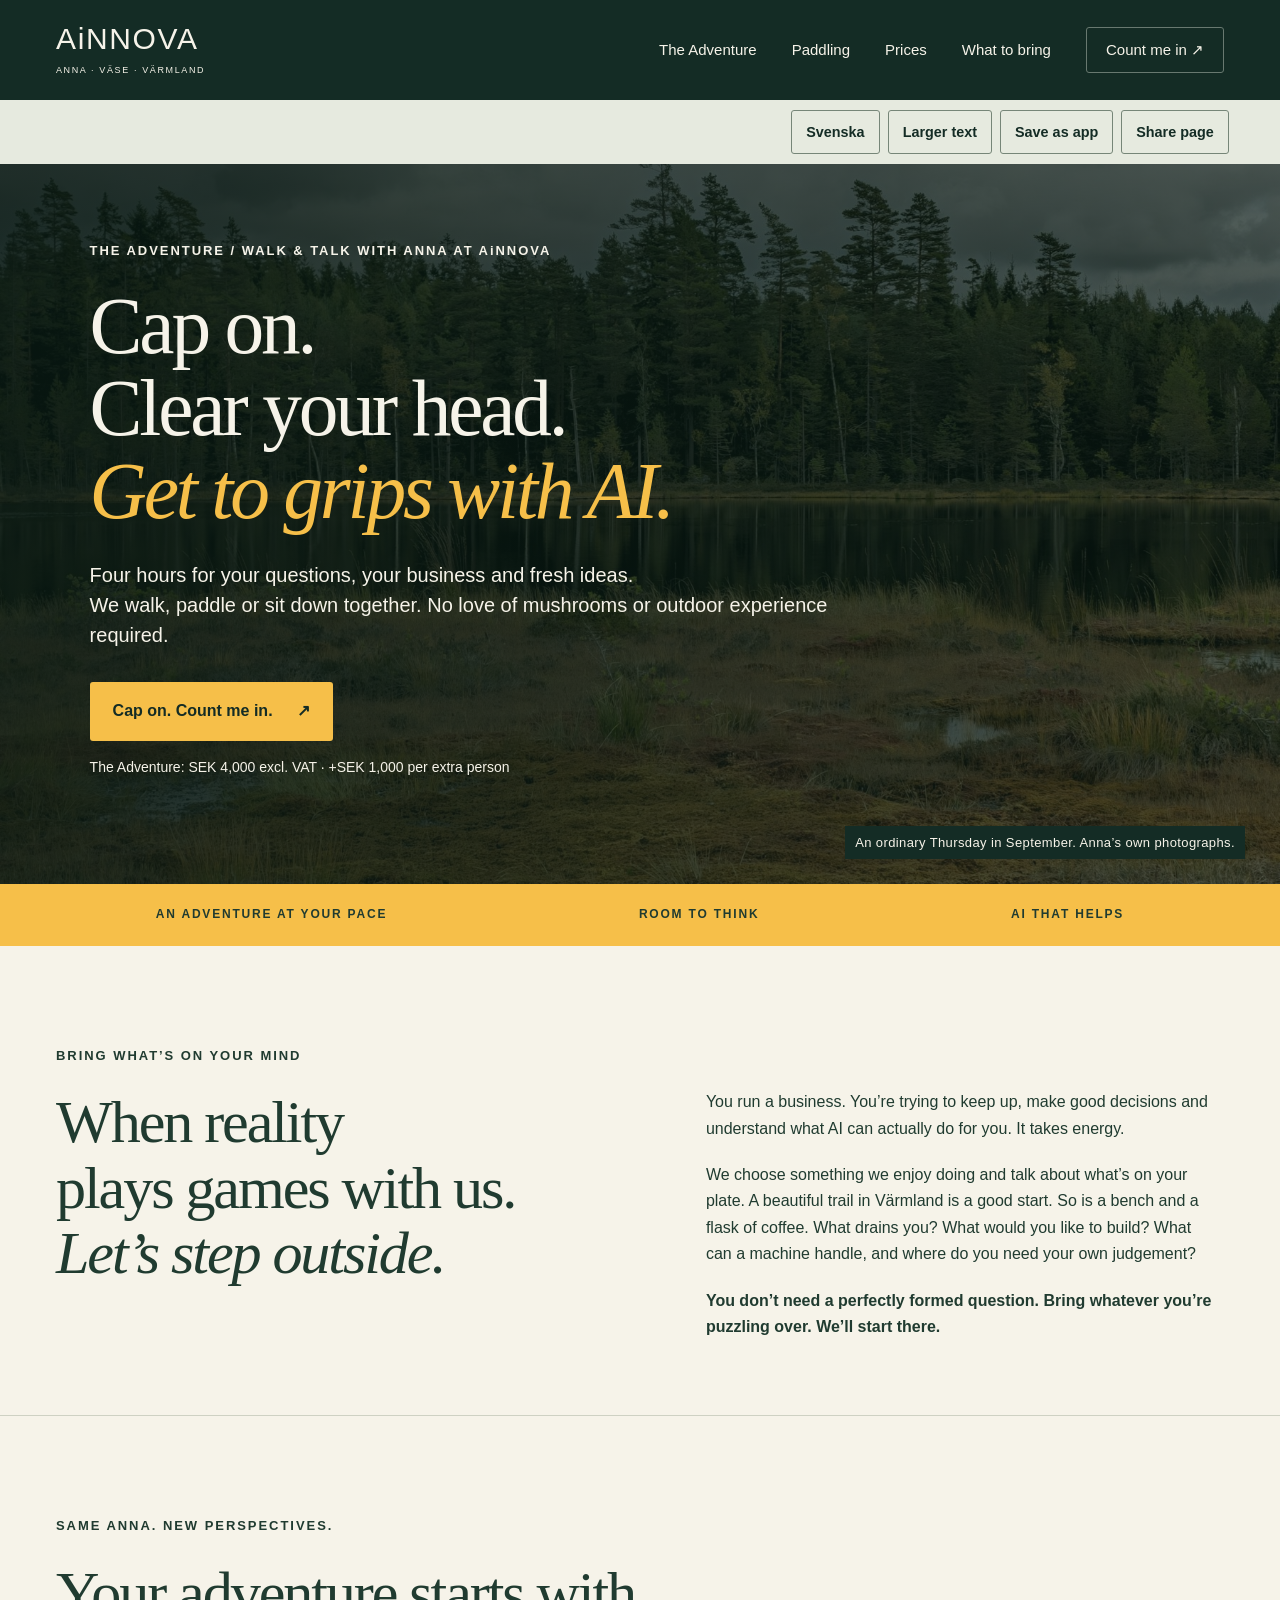
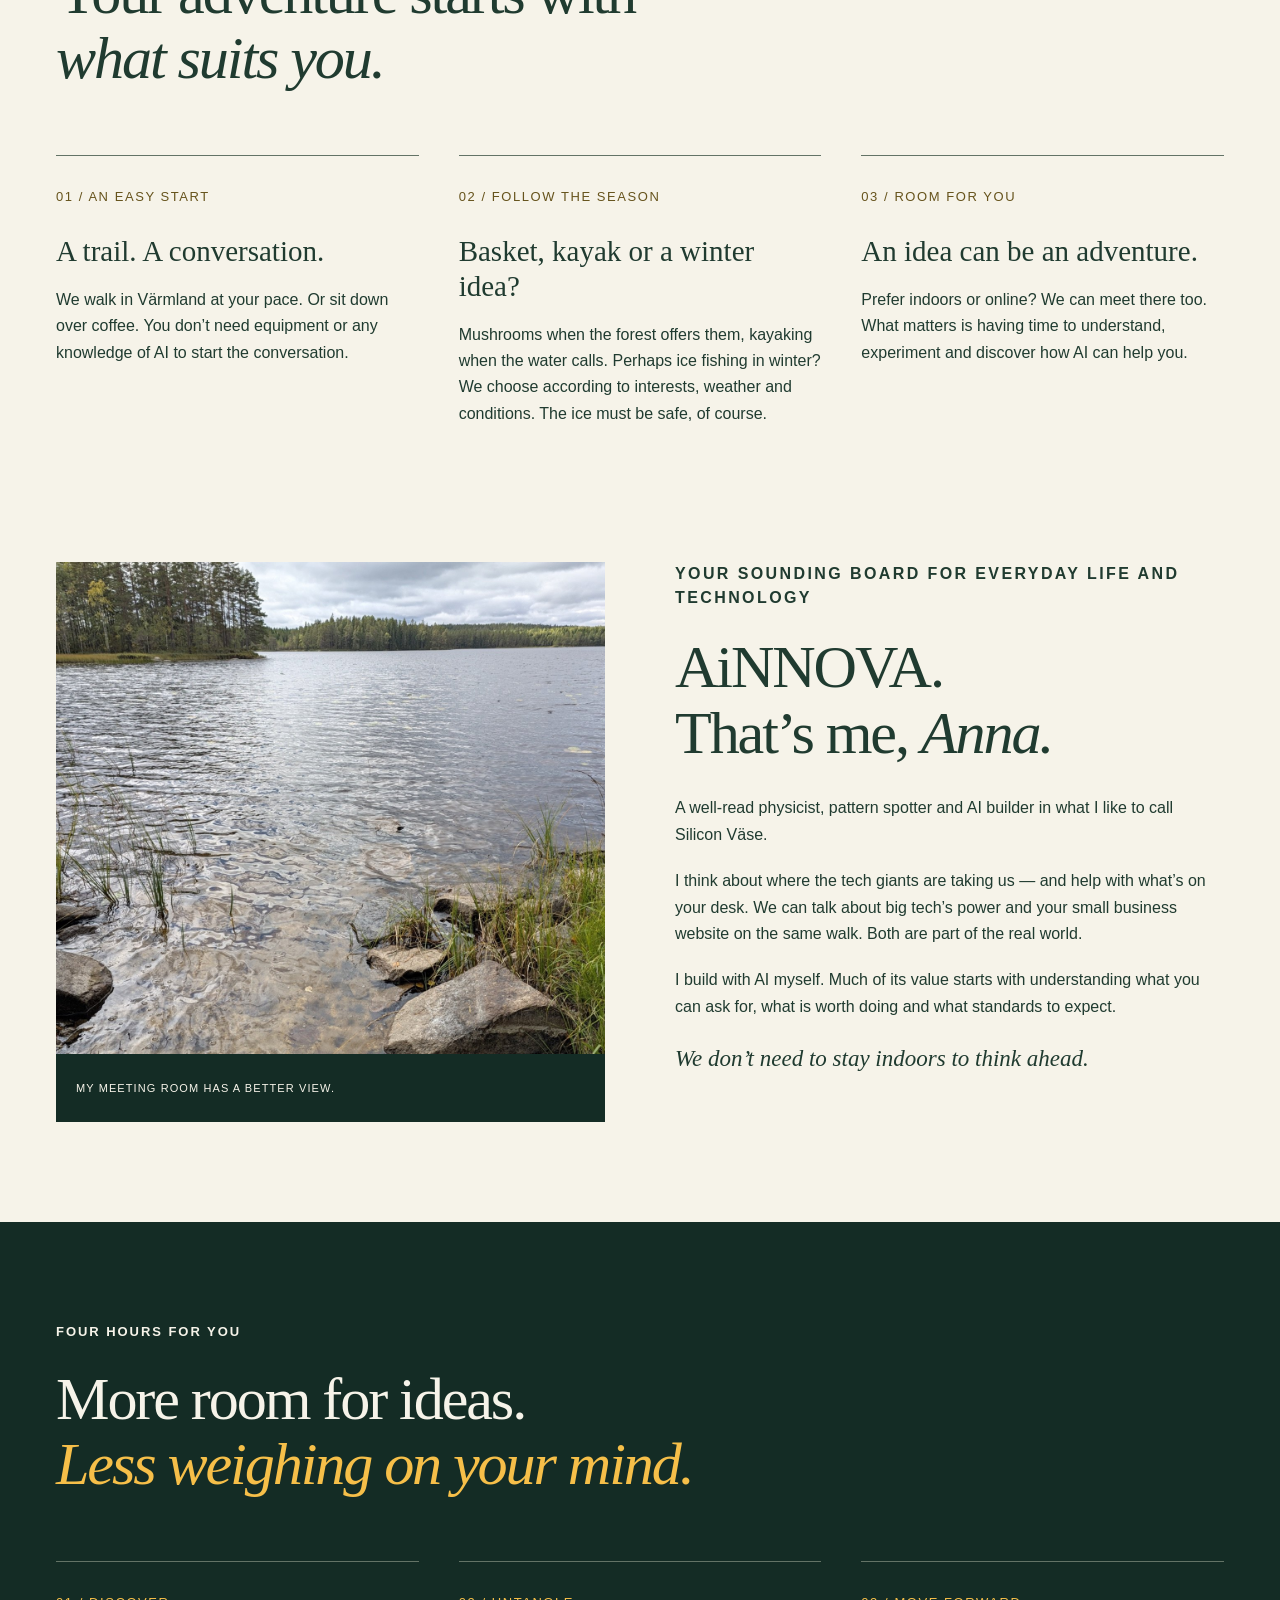
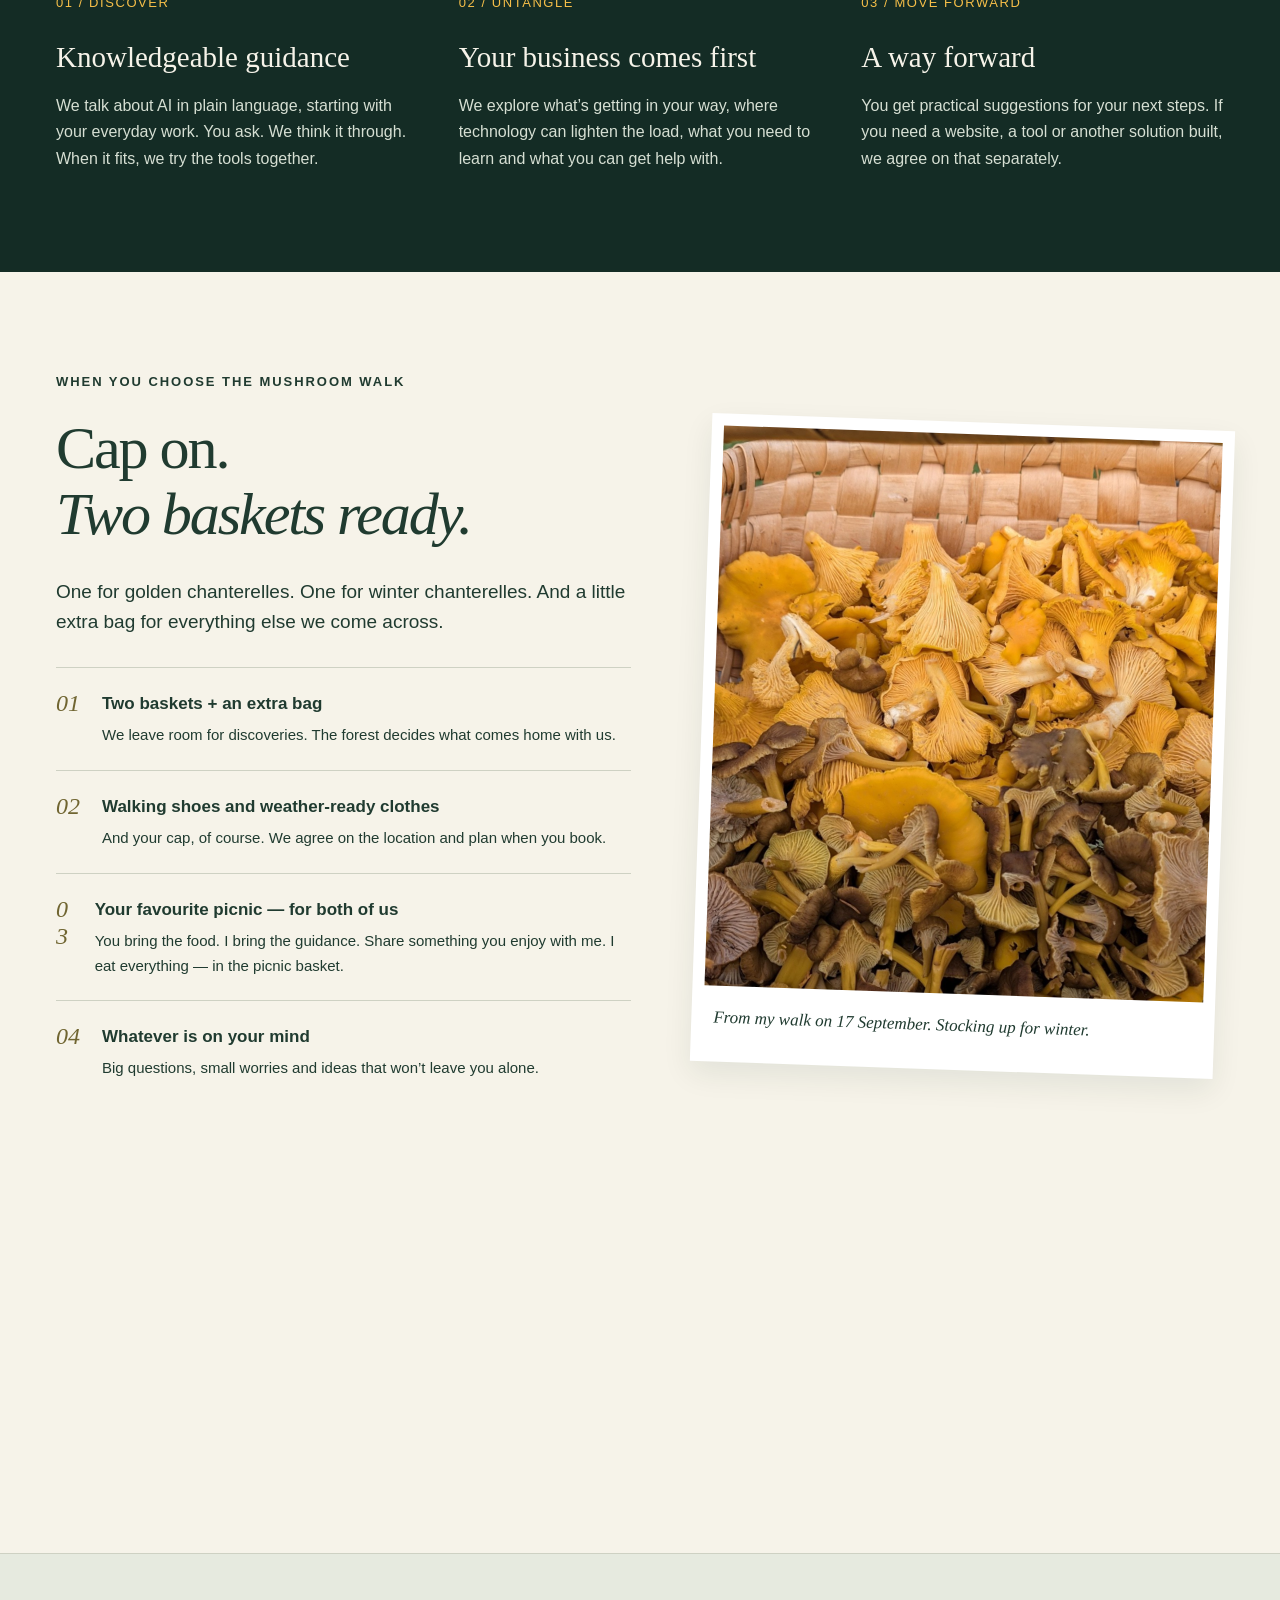
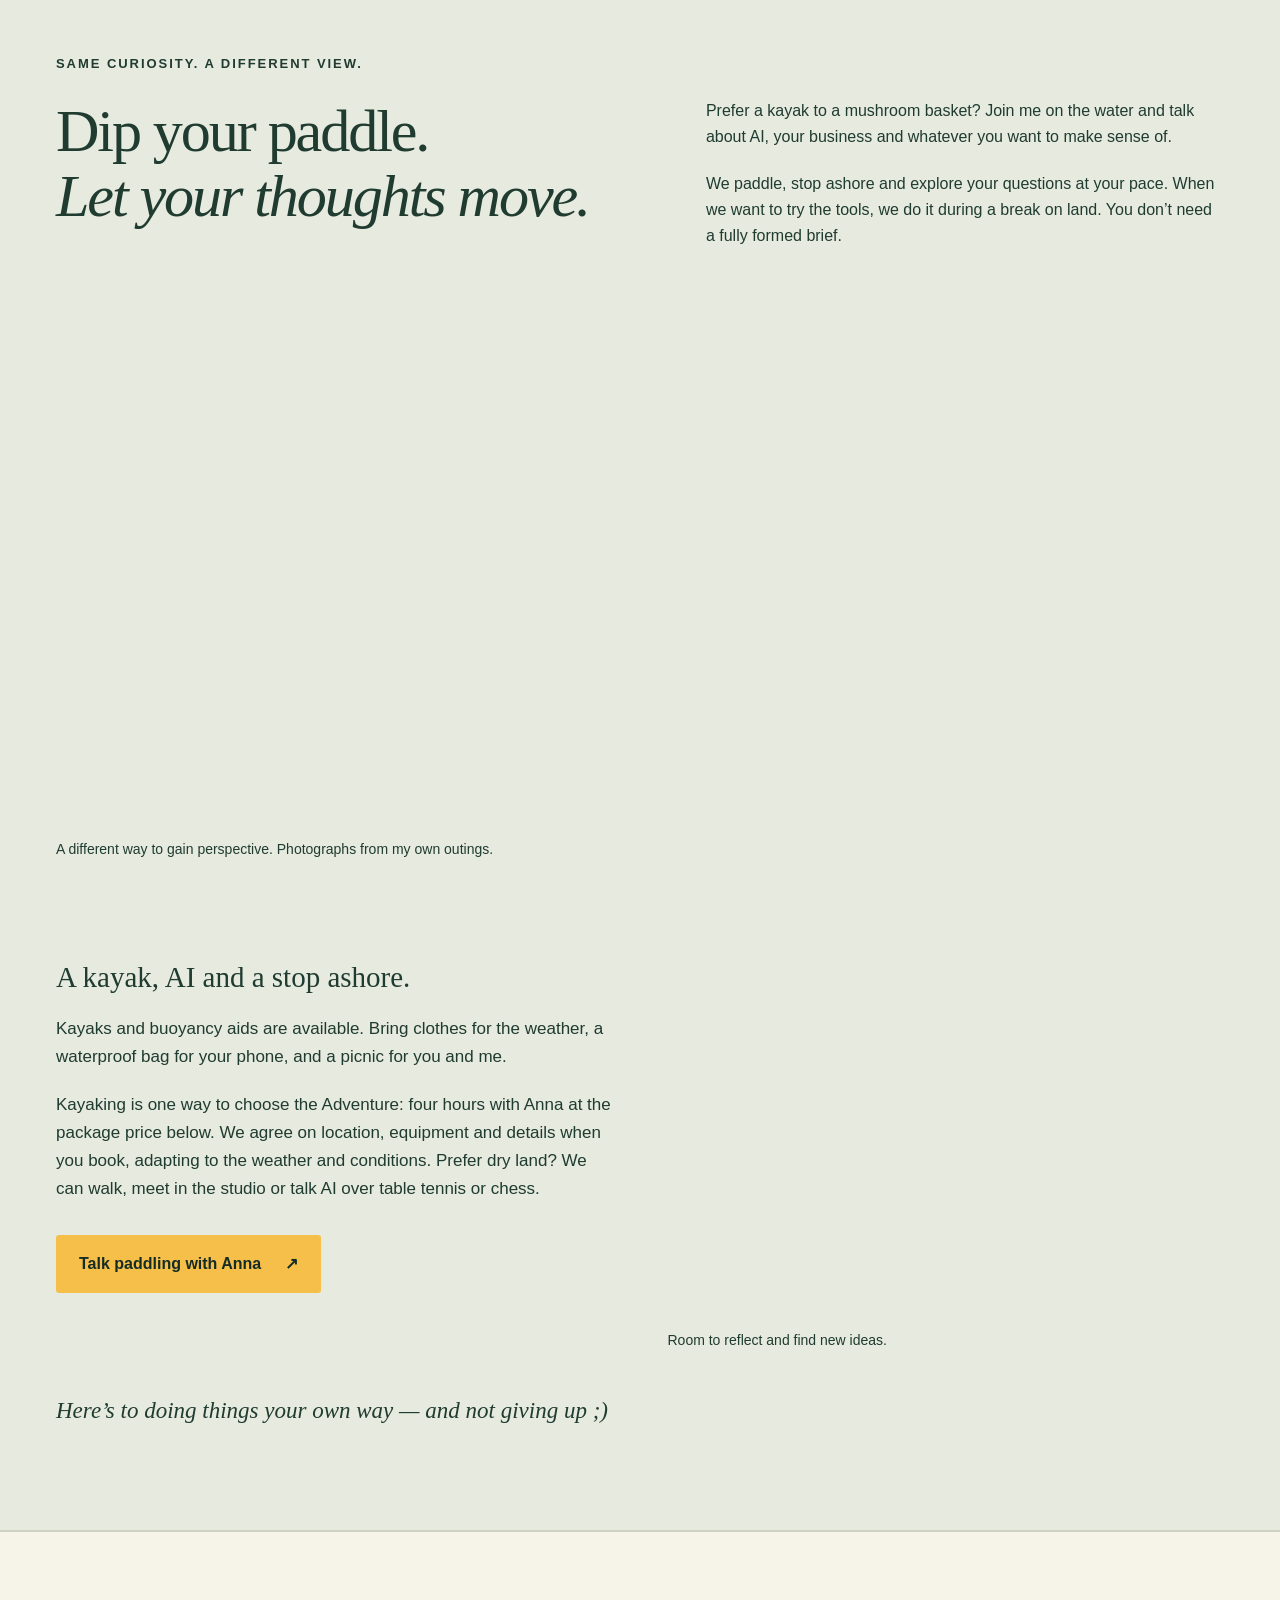
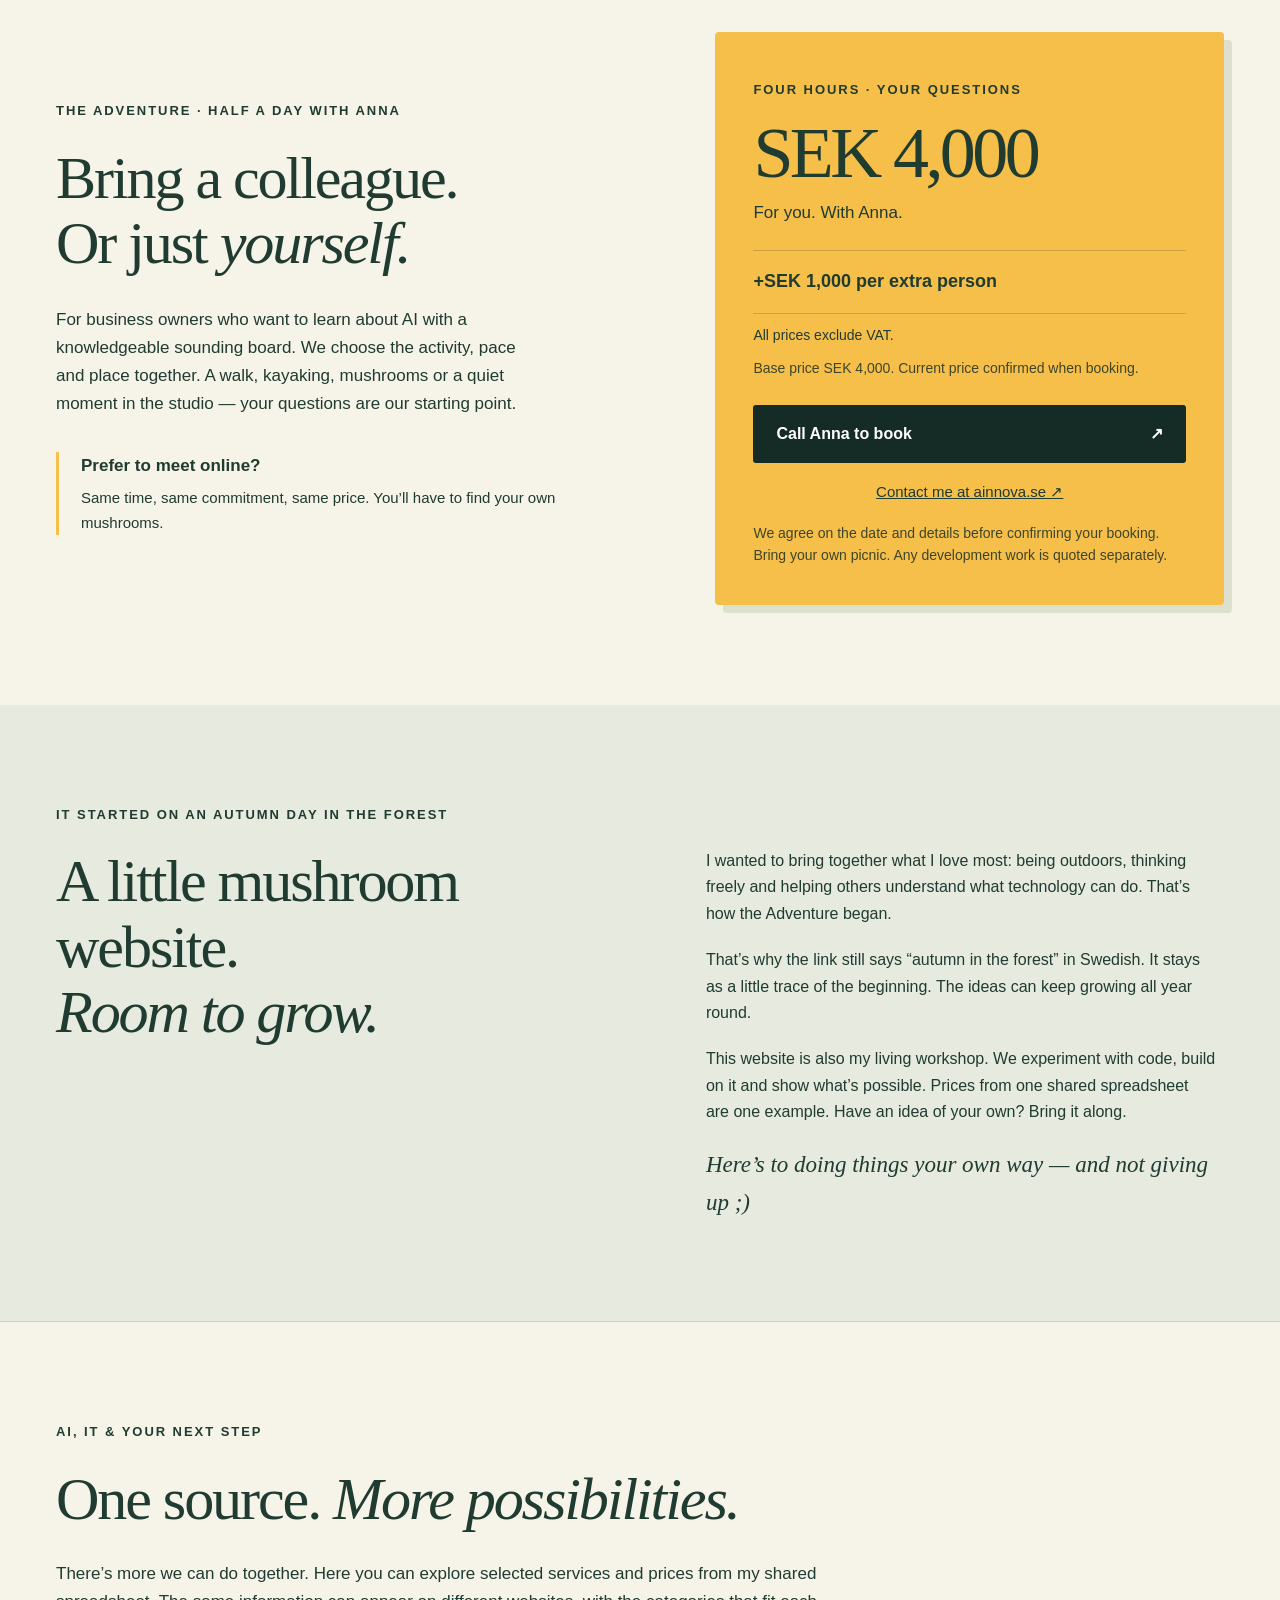
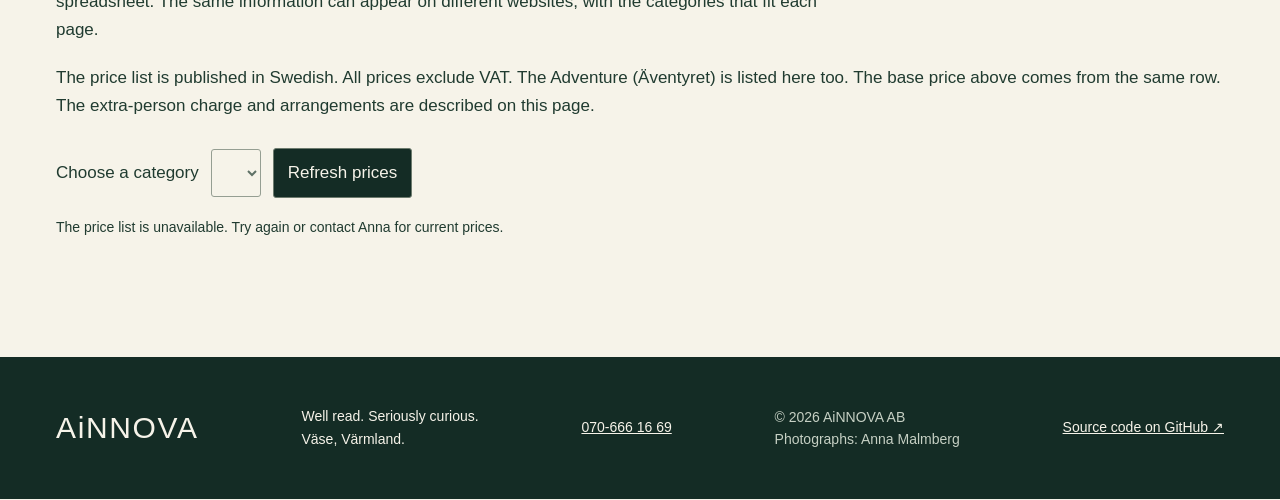
==== commit b4ebe992: "Make default contrast readable and remove contrast toggle" ====
--- a/en.html
+++ b/en.html
@@ -18,7 +18,7 @@
 <body>
 <a class="skip" href="#innehall">Skip to content</a>
 <header><a class="brand" href="#">AiNNOVA<span>ANNA · VÄSE · VÄRMLAND</span></a><nav aria-label="Main navigation"><a href="#halvdagen">The Adventure</a><a href="#paddling">Paddling</a><a href="#prislista">Prices</a><a href="#packlista">What to bring</a><a class="nav-book" href="#boka">Count me in ↗</a></nav></header>
-<div class="access-bar" aria-label="Language and reading settings"><a href="index.html" lang="sv" hreflang="sv">Svenska</a><button id="text-size" type="button" aria-pressed="false" hidden>Larger text</button><button id="contrast" type="button" aria-pressed="false" hidden>High contrast</button><button id="install" type="button" hidden>Save as app</button><button id="share" type="button" hidden>Share page</button></div><main id="innehall" tabindex="-1">
+<div class="access-bar" aria-label="Language and reading settings"><a href="index.html" lang="sv" hreflang="sv">Svenska</a><button id="text-size" type="button" aria-pressed="false" hidden>Larger text</button><button id="install" type="button" hidden>Save as app</button><button id="share" type="button" hidden>Share page</button></div><main id="innehall" tabindex="-1">
 <section class="hero">
 <img class="hero-photo" src="assets/skog.jpg" alt="Autumn moorland and still water beside the forest in Värmland" fetchpriority="high" width="1800" height="1350">
 <div class="hero-shade"></div><div class="hero-content"><p class="eyebrow">THE ADVENTURE / WALK & TALK WITH ANNA AT AiNNOVA</p><h1>Cap on.<br>Clear your head.<br><em>Get to grips with AI.</em></h1><p class="intro">Four hours for your questions, your business and fresh ideas.<br>We walk, paddle or sit down together. No love of mushrooms or outdoor experience required.</p><a class="button gold" href="#boka">Cap on. Count me in. <span>↗</span></a><p class="hero-meta">The Adventure: <span data-adventure-price>SEK 4,000</span> excl. VAT · +SEK 1,000 per extra person</p></div><div class="photo-note">An ordinary Thursday in September. Anna’s own photographs.</div>
--- a/style.css
+++ b/style.css
@@ -1,10 +1,12 @@
-:root{--forest:#142c25;--ink:#203b30;--gold:#f6bf49;--paper:#f6f3e9;--line:#ced1c3}*{box-sizing:border-box}html{scroll-behavior:smooth;scroll-padding-top:30px}body{margin:0;background:var(--paper);color:var(--ink);font:17px/1.65 -apple-system,BlinkMacSystemFont,'Segoe UI',sans-serif}a{color:inherit}img{display:block;max-width:100%;object-fit:cover}h1,h2,h3,p,figure{margin:0}h1,h2,h3{font-family:Georgia,'Times New Roman',serif;font-weight:400}h2{font-size:clamp(38px,4.7vw,68px);line-height:1.09;letter-spacing:-.035em}h3{font-size:29px;line-height:1.2}em{font-weight:400}p+p{margin-top:20px}.wrap{max-width:1280px;margin:auto;padding:100px 56px}.eyebrow{font-size:12px;font-weight:700;letter-spacing:.15em;line-height:1.5;margin-bottom:24px}header{height:100px;display:flex;align-items:center;justify-content:space-between;padding:0 56px;background:var(--forest);color:var(--paper)}.brand{text-decoration:none;font-size:30px;letter-spacing:.055em;font-weight:500;line-height:1.1}.brand span{display:block;font-size:9px;letter-spacing:.18em;margin-top:9px}nav{display:flex;align-items:center;gap:35px;font-size:14px}nav a{text-decoration:none}.nav-book{border:1px solid #687970;padding:10px 19px;border-radius:3px}.hero{position:relative;min-height:720px;display:flex;align-items:center;color:var(--paper);isolation:isolate}.hero-photo,.hero-shade{position:absolute;inset:0;width:100%;height:100%;z-index:-2}.hero-photo{object-position:center 60%}.hero-shade{z-index:-1;background:linear-gradient(90deg,rgba(8,24,18,.86),rgba(8,24,18,.52) 52%,rgba(8,24,18,.13))}.hero-content{padding:64px 7%;width:100%}h1{font-size:clamp(52px,6.2vw,91px);line-height:1.04;letter-spacing:-.04em}h1 em{color:var(--gold)}.intro{font-size:20px;line-height:1.5;margin-top:28px}.button{min-height:54px;display:inline-flex;align-items:center;justify-content:space-between;gap:24px;padding:16px 23px;font-size:15px;font-weight:650;text-decoration:none;border-radius:3px;transition:transform .18s,background .18s}.button:hover{transform:translateY(-2px)}.gold{background:var(--gold);color:var(--forest);margin-top:32px}.hero-meta{font-size:13px;margin-top:15px}.photo-note{position:absolute;bottom:25px;right:35px;font-size:11px;letter-spacing:.03em}.ribbon{background:var(--gold);display:flex;justify-content:space-around;padding:21px 30px;font-size:12px;font-weight:700;letter-spacing:.15em}.split{display:grid;grid-template-columns:1.1fr 1fr;gap:80px}.prose{max-width:510px}.strong{font-weight:650}.opening{padding-bottom:75px}.anna{display:grid;grid-template-columns:1fr 1fr;gap:70px;padding-top:35px}.anna-image{position:relative;min-height:560px}.anna-image img{height:100%;width:100%}.anna-image span{position:absolute;bottom:0;left:0;right:0;padding:25px 20px;background:linear-gradient(transparent,#10291dea);color:white;font-size:11px;letter-spacing:.1em}.anna-text h2{margin-bottom:30px}.anna-text p{font-size:16px}.signature{font-family:Georgia,serif;font-style:italic;font-size:23px!important}.takeaway{background:var(--forest);color:var(--paper)}.takeaway h2 em{color:var(--gold)}.three{display:grid;grid-template-columns:repeat(3,1fr);gap:40px;margin-top:64px}.three article{border-top:1px solid #637366;padding-top:26px}.number{font-size:12px;letter-spacing:.12em;color:var(--gold)}.three h3{margin:24px 0 18px}.three p{color:#d6dfd3;font-size:16px}.packing{display:grid;grid-template-columns:1.1fr 1fr;gap:70px;align-items:start}.lead{font-size:19px;line-height:1.6;margin-top:30px}.packing ul{padding:0;list-style:none;margin:30px 0 0}.packing li{display:flex;gap:22px;border-top:1px solid var(--line);padding:22px 0}.packing li>span{font:italic 24px Georgia;color:#706531}.packing li p{font-size:15px;margin-top:5px}.harvest{margin-top:50px;transform:rotate(2deg);background:white;padding:12px;box-shadow:0 12px 30px #122b2515}.harvest img{height:560px;width:100%}.harvest figcaption{font:italic 17px/1.5 Georgia;padding:19px 10px}.photo-pair{padding-top:0;padding-bottom:70px;display:grid;grid-template-columns:1fr 1fr;gap:22px}.photo-pair img{width:100%;height:280px}.booking{border-top:1px solid var(--line);display:grid;grid-template-columns:1.1fr 1fr;gap:100px;align-items:center}.booking h2{margin-bottom:30px}.booking>div>p{max-width:480px}.online{margin-top:34px;border-left:3px solid var(--gold);padding-left:22px}.online p{font-size:15px;margin-top:6px}.price-card{padding:38px;background:var(--gold);border-radius:4px;box-shadow:8px 8px 0 #dddfcf}.price-card .eyebrow{margin-bottom:18px}.price{font:70px/1 Georgia;letter-spacing:-.05em}.price span{font-size:30px}.price-card>p{margin-top:10px}.extra{border-top:1px solid #9b782f70;border-bottom:1px solid #9b782f70;padding:16px 0;margin-top:23px;font-size:18px;font-weight:600}.vat{font-size:13px}.dark{background:var(--forest);color:white;width:100%;margin-top:25px}.contact{display:block;text-align:center;font-size:14px;margin:17px 0}.small{font-size:12px;line-height:1.6}.price-card .small{color:#3d452b}footer{display:flex;justify-content:space-between;align-items:center;gap:30px;padding:48px 56px;background:var(--forest);color:var(--paper)}footer p,footer>a:not(.brand){font-size:14px}footer .small{font-size:12px;color:#c6d0c4}.skip{position:absolute;top:-100px;z-index:10;padding:12px;background:var(--gold)}.skip:focus{top:8px}a:focus-visible{outline:3px solid #cf7c22;outline-offset:5px}@media(min-width:1600px){.hero-content{max-width:1440px;margin:auto}.hero{min-height:800px}}@media(max-width:900px){header{padding:0 26px}nav{gap:18px}.wrap{padding:65px 28px}.split,.anna,.packing,.booking{gap:35px}.hero{min-height:680px}.hero-content{padding:60px 35px}h1{font-size:70px}.anna-image{min-height:480px}.harvest img{height:460px}.price-card{padding:25px}.price{font-size:60px}footer{padding:35px 28px;flex-wrap:wrap}.three{gap:25px}.photo-pair{padding-top:0}}@media(max-width:620px){header{height:85px;padding:0 21px}.brand{font-size:25px}.brand span{font-size:8px}nav>a:not(.nav-book){display:none}.nav-book{font-size:12px;padding:9px 12px}.hero{min-height:680px;align-items:flex-start}.hero-content{padding:58px 23px 85px}.hero .eyebrow{max-width:260px;font-size:10px}h1{font-size:clamp(44px,11.8vw,66px)}.hero-shade{background:linear-gradient(90deg,#0e221dde,#0e221d60)}.intro{font-size:17px}.button{font-size:14px;padding:15px 18px;gap:12px}.hero-meta{font-size:11px}.photo-note{left:23px;right:20px;font-size:10px}.ribbon{padding:17px 12px;gap:12px;font-size:8px;letter-spacing:.06em}.wrap{padding:58px 23px}.split,.anna,.packing,.booking,.three{grid-template-columns:1fr}.split{gap:28px}.anna{padding-top:0}.anna-image{height:380px;min-height:0}.anna-text h2{margin-bottom:23px}.three{margin-top:38px;gap:35px}.three h3{margin-top:14px}.packing{gap:20px}.harvest{margin:0 7px}.harvest img{height:390px}.photo-pair{padding-top:0;gap:12px}.photo-pair img{height:190px}.booking{gap:35px}.price-card{padding:30px 25px}.price{font-size:72px}footer{display:grid;grid-template-columns:1fr 1fr;gap:25px;padding:35px 23px}footer .brand{font-size:26px}footer p,footer>a:not(.brand){font-size:12px}}@media(prefers-reduced-motion:reduce){html{scroll-behavior:auto}.button{transition:none}}
+:root{--forest:#142c25;--ink:#203b30;--gold:#f6bf49;--paper:#f6f3e9;--line:#ced1c3}*{box-sizing:border-box}html{scroll-behavior:smooth;scroll-padding-top:30px}body{margin:0;background:var(--paper);color:var(--ink);font:17px/1.65 -apple-system,BlinkMacSystemFont,'Segoe UI',sans-serif}a{color:inherit}img{display:block;max-width:100%;object-fit:cover}h1,h2,h3,p,figure{margin:0}h1,h2,h3{font-family:Georgia,'Times New Roman',serif;font-weight:400}h2{font-size:clamp(38px,4.7vw,68px);line-height:1.09;letter-spacing:-.035em}h3{font-size:29px;line-height:1.2}em{font-weight:400}p+p{margin-top:20px}.wrap{max-width:1280px;margin:auto;padding:100px 56px}.eyebrow{font-size:12px;font-weight:700;letter-spacing:.15em;line-height:1.5;margin-bottom:24px}header{height:100px;display:flex;align-items:center;justify-content:space-between;padding:0 56px;background:var(--forest);color:var(--paper)}.brand{text-decoration:none;font-size:30px;letter-spacing:.055em;font-weight:500;line-height:1.1}.brand span{display:block;font-size:9px;letter-spacing:.18em;margin-top:9px}nav{display:flex;align-items:center;gap:35px;font-size:14px}nav a{text-decoration:none}.nav-book{border:1px solid #687970;padding:10px 19px;border-radius:3px}.hero{position:relative;min-height:720px;display:flex;align-items:center;color:var(--paper);isolation:isolate}.hero-photo,.hero-shade{position:absolute;inset:0;width:100%;height:100%;z-index:-2}.hero-photo{object-position:center 60%}.hero-shade{z-index:-1;background:linear-gradient(90deg,rgba(8,24,18,.88),rgba(8,24,18,.76) 65%,rgba(8,24,18,.70))}.hero-content{padding:64px 7%;width:100%}h1{font-size:clamp(52px,6.2vw,91px);line-height:1.04;letter-spacing:-.04em}h1 em{color:var(--gold)}.intro{font-size:20px;line-height:1.5;margin-top:28px}.button{min-height:54px;display:inline-flex;align-items:center;justify-content:space-between;gap:24px;padding:16px 23px;font-size:15px;font-weight:650;text-decoration:none;border-radius:3px;transition:transform .18s,background .18s}.button:hover{transform:translateY(-2px)}.gold{background:var(--gold);color:var(--forest);margin-top:32px}.hero-meta{font-size:13px;margin-top:15px}.photo-note{background:var(--forest);color:var(--paper);padding:6px 10px;position:absolute;bottom:25px;right:35px;font-size:11px;letter-spacing:.03em}.ribbon{background:var(--gold);display:flex;justify-content:space-around;padding:21px 30px;font-size:12px;font-weight:700;letter-spacing:.15em}.split{display:grid;grid-template-columns:1.1fr 1fr;gap:80px}.prose{max-width:510px}.strong{font-weight:650}.opening{padding-bottom:75px}.anna{display:grid;grid-template-columns:1fr 1fr;gap:70px;padding-top:35px}.anna-image{position:relative;min-height:560px}.anna-image img{height:100%;width:100%}.anna-image span{position:absolute;bottom:0;left:0;right:0;padding:25px 20px;background:var(--forest);color:var(--paper);font-size:11px;letter-spacing:.1em}.anna-text h2{margin-bottom:30px}.anna-text p{font-size:16px}.signature{font-family:Georgia,serif;font-style:italic;font-size:23px!important}.takeaway{background:var(--forest);color:var(--paper)}.takeaway h2 em{color:var(--gold)}.three{display:grid;grid-template-columns:repeat(3,1fr);gap:40px;margin-top:64px}.three article{border-top:1px solid #637366;padding-top:26px}.number{font-size:12px;letter-spacing:.12em;color:#66531c}.takeaway .number{color:var(--gold)}.three h3{margin:24px 0 18px}.three p{color:inherit;font-size:16px}.takeaway .three p{color:#d6dfd3}.packing{display:grid;grid-template-columns:1.1fr 1fr;gap:70px;align-items:start}.lead{font-size:19px;line-height:1.6;margin-top:30px}.packing ul{padding:0;list-style:none;margin:30px 0 0}.packing li{display:flex;gap:22px;border-top:1px solid var(--line);padding:22px 0}.packing li>span{font:italic 24px Georgia;color:#706531}.packing li p{font-size:15px;margin-top:5px}.harvest{margin-top:50px;transform:rotate(2deg);background:white;padding:12px;box-shadow:0 12px 30px #122b2515}.harvest img{height:560px;width:100%}.harvest figcaption{font:italic 17px/1.5 Georgia;padding:19px 10px}.photo-pair{padding-top:0;padding-bottom:70px;display:grid;grid-template-columns:1fr 1fr;gap:22px}.photo-pair img{width:100%;height:280px}.booking{border-top:1px solid var(--line);display:grid;grid-template-columns:1.1fr 1fr;gap:100px;align-items:center}.booking h2{margin-bottom:30px}.booking>div>p{max-width:480px}.online{margin-top:34px;border-left:3px solid var(--gold);padding-left:22px}.online p{font-size:15px;margin-top:6px}.price-card{padding:38px;background:var(--gold);border-radius:4px;box-shadow:8px 8px 0 #dddfcf}.price-card .eyebrow{margin-bottom:18px}.price{font:70px/1 Georgia;letter-spacing:-.05em}.price span{font-size:30px}.price-card>p{margin-top:10px}.extra{border-top:1px solid #9b782f70;border-bottom:1px solid #9b782f70;padding:16px 0;margin-top:23px;font-size:18px;font-weight:600}.vat{font-size:13px}.dark{background:var(--forest);color:white;width:100%;margin-top:25px}.contact{display:block;text-align:center;font-size:14px;margin:17px 0}.small{font-size:12px;line-height:1.6}.price-card .small{color:#3d452b}footer{display:flex;justify-content:space-between;align-items:center;gap:30px;padding:48px 56px;background:var(--forest);color:var(--paper)}footer p,footer>a:not(.brand){font-size:14px}footer .small{font-size:12px;color:#c6d0c4}.skip{position:absolute;top:-100px;z-index:10;padding:12px;background:var(--gold)}.skip:focus{top:8px}a:focus-visible{outline:3px solid #cf7c22;outline-offset:5px}@media(min-width:1600px){.hero-content{max-width:1440px;margin:auto}.hero{min-height:800px}}@media(max-width:900px){header{padding:0 26px}nav{gap:18px}.wrap{padding:65px 28px}.split,.anna,.packing,.booking{gap:35px}.hero{min-height:680px}.hero-content{padding:60px 35px}h1{font-size:70px}.anna-image{min-height:480px}.harvest img{height:460px}.price-card{padding:25px}.price{font-size:60px}footer{padding:35px 28px;flex-wrap:wrap}.three{gap:25px}.photo-pair{padding-top:0}}@media(max-width:620px){header{height:85px;padding:0 21px}.brand{font-size:25px}.brand span{font-size:8px}nav>a:not(.nav-book){display:none}.nav-book{font-size:12px;padding:9px 12px}.hero{min-height:680px;align-items:flex-start}.hero-content{padding:58px 23px 85px}.hero .eyebrow{max-width:260px;font-size:10px}h1{font-size:clamp(44px,11.8vw,66px)}.hero-shade{background:rgba(8,24,18,.80)}.intro{font-size:17px}.button{font-size:14px;padding:15px 18px;gap:12px}.hero-meta{font-size:11px}.photo-note{left:23px;right:20px;font-size:10px}.ribbon{padding:17px 12px;gap:12px;font-size:8px;letter-spacing:.06em}.wrap{padding:58px 23px}.split,.anna,.packing,.booking,.three{grid-template-columns:1fr}.split{gap:28px}.anna{padding-top:0}.anna-image{height:380px;min-height:0}.anna-text h2{margin-bottom:23px}.three{margin-top:38px;gap:35px}.three h3{margin-top:14px}.packing{gap:20px}.harvest{margin:0 7px}.harvest img{height:390px}.photo-pair{padding-top:0;gap:12px}.photo-pair img{height:190px}.booking{gap:35px}.price-card{padding:30px 25px}.price{font-size:72px}footer{display:grid;grid-template-columns:1fr 1fr;gap:25px;padding:35px 23px}footer .brand{font-size:26px}footer p,footer>a:not(.brand){font-size:12px}}@media(prefers-reduced-motion:reduce){html{scroll-behavior:auto}.button{transition:none}}
 /* Reading controls and accessible progressive enhancement. */
-.access-bar{background:#e6eadf;padding:10px 4%;display:flex;justify-content:flex-end;gap:8px;flex-wrap:wrap}.access-bar a,.access-bar button{font:600 .9rem/1.3 -apple-system,BlinkMacSystemFont,'Segoe UI',sans-serif;min-height:44px;padding:10px 14px;background:transparent;border:1px solid #768678;border-radius:3px;color:#142c25;cursor:pointer;text-decoration:none;display:inline-flex;align-items:center;justify-content:center}.access-bar [aria-pressed=true]{background:#142c25;color:#fff}.access-bar [hidden]{display:none}button:focus-visible{outline:3px solid #965309;outline-offset:3px}.sr-only{position:absolute;width:1px;height:1px;overflow:hidden;clip-path:inset(50%);white-space:nowrap}dialog{max-width:min(600px,calc(100% - 32px));padding:32px;border:2px solid #142c25;border-radius:8px;color:#142c25;background:#fff;max-height:85vh;overflow:auto}dialog::backdrop{background:#071c18b3}dialog h2{font-size:2rem;margin-bottom:24px}dialog p{font-size:1rem}dialog button{border:0;cursor:pointer;justify-content:center}.source-link{min-height:44px;display:inline-flex;align-items:center}body{font-size:1.0625rem}.intro{font-size:1.25rem}.prose,.anna-text p,.three p{font-size:1rem}.lead{font-size:1.1875rem}.packing li p,.online p{font-size:.9375rem}.eyebrow,.number{font-size:.8125rem}.hero-meta,.vat,.small,footer .small{font-size:.875rem}.photo-note{font-size:.8125rem}.button{font-size:1rem}nav{font-size:.9375rem}.contact{font-size:.9375rem}h1{font-size:clamp(3.1rem,6.2vw,5.7rem)}h2{font-size:clamp(2.375rem,4.7vw,4.25rem)}h3{font-size:1.8125rem}html.large-text{font-size:22px}.large-text .split,.large-text .anna,.large-text .packing,.large-text .booking{grid-template-columns:1fr}.large-text .three{grid-template-columns:1fr}.large-text .hero{min-height:850px}.large-text .hero-content{max-width:100%;overflow-wrap:anywhere}.large-text .prose,.large-text .booking>div>p{max-width:none}.large-text header{height:auto;padding-top:24px;padding-bottom:24px;flex-wrap:wrap;gap:20px}.large-text .price{font-size:4rem}.large-text .access-bar{justify-content:flex-start}.high-contrast{--paper:#fff;--ink:#071b12;--forest:#071b12;--gold:#ffce52;--line:#384b40}.high-contrast .hero-shade{background:#03120be8}.high-contrast .three p,.high-contrast footer .small{color:#fff}.high-contrast .anna-image span{background:#071b12}.high-contrast .photo-note{background:#071b12;padding:8px}.high-contrast a{text-decoration:underline}.high-contrast .price-card .small{color:#071b12}.high-contrast .number{color:#ffce52}@media(max-width:620px){h1{font-size:clamp(2.7rem,11vw,4.1rem)}.hero-meta{font-size:.875rem}.photo-note{font-size:.75rem}.hero{min-height:730px}.hero .eyebrow{font-size:.75rem}.intro{font-size:1.0625rem}.ribbon{font-size:.75rem;flex-wrap:wrap}.access-bar{justify-content:center;padding:10px 12px}.access-bar a,.access-bar button{font-size:.875rem}.hero-content{padding-bottom:90px}.photo-note{bottom:16px}.large-text h1{font-size:2.3rem}.large-text .hero{min-height:900px}.large-text .hero-meta{max-width:240px}.large-text .button{white-space:normal}.large-text footer{grid-template-columns:1fr}.brand span{font-size:.625rem}.anna-image span{font-size:.75rem}}@media(forced-colors:active){.button,.price-card,.access-bar button{border:2px solid ButtonText}.hero-shade{background:Canvas}.hero-photo{opacity:.08}}@media print{header,nav,.access-bar,.hero-photo,.hero-shade,.photo-pair,.anna-image,.harvest,dialog,footer{display:none!important}.hero,.takeaway{background:white;color:black;min-height:0}.hero-content,.wrap{padding:20px}.split,.anna,.packing,.booking,.three{display:block}.hero h1 em,.takeaway h2 em{color:black}.price-card{box-shadow:none;border:1px solid black}.button{display:none}.photo-note{position:static}.three article{break-inside:avoid}}
+.access-bar{background:#e6eadf;padding:10px 4%;display:flex;justify-content:flex-end;gap:8px;flex-wrap:wrap}.access-bar a,.access-bar button{font:600 .9rem/1.3 -apple-system,BlinkMacSystemFont,'Segoe UI',sans-serif;min-height:44px;padding:10px 14px;background:transparent;border:1px solid #768678;border-radius:3px;color:#142c25;cursor:pointer;text-decoration:none;display:inline-flex;align-items:center;justify-content:center}.access-bar [aria-pressed=true]{background:#142c25;color:#fff}.access-bar [hidden]{display:none}button:focus-visible{outline:3px solid #965309;outline-offset:3px}.sr-only{position:absolute;width:1px;height:1px;overflow:hidden;clip-path:inset(50%);white-space:nowrap}dialog{max-width:min(600px,calc(100% - 32px));padding:32px;border:2px solid #142c25;border-radius:8px;color:#142c25;background:#fff;max-height:85vh;overflow:auto}dialog::backdrop{background:#071c18b3}dialog h2{font-size:2rem;margin-bottom:24px}dialog p{font-size:1rem}dialog button{border:0;cursor:pointer;justify-content:center}.source-link{min-height:44px;display:inline-flex;align-items:center}body{font-size:1.0625rem}.intro{font-size:1.25rem}.prose,.anna-text p,.three p{font-size:1rem}.lead{font-size:1.1875rem}.packing li p,.online p{font-size:.9375rem}.eyebrow,.number{font-size:.8125rem}.hero-meta,.vat,.small,footer .small{font-size:.875rem}.photo-note{font-size:.8125rem}.button{font-size:1rem}nav{font-size:.9375rem}.contact{font-size:.9375rem}h1{font-size:clamp(3.1rem,6.2vw,5.7rem)}h2{font-size:clamp(2.375rem,4.7vw,4.25rem)}h3{font-size:1.8125rem}html.large-text{font-size:22px}.large-text .split,.large-text .anna,.large-text .packing,.large-text .booking{grid-template-columns:1fr}.large-text .three{grid-template-columns:1fr}.large-text .hero{min-height:850px}.large-text .hero-content{max-width:100%;overflow-wrap:anywhere}.large-text .prose,.large-text .booking>div>p{max-width:none}.large-text header{height:auto;padding-top:24px;padding-bottom:24px;flex-wrap:wrap;gap:20px}.large-text .price{font-size:4rem}.large-text .access-bar{justify-content:flex-start}@media(max-width:620px){h1{font-size:clamp(2.7rem,11vw,4.1rem)}.hero-meta{font-size:.875rem}.photo-note{font-size:.75rem}.hero{min-height:730px}.hero .eyebrow{font-size:.75rem}.intro{font-size:1.0625rem}.ribbon{font-size:.75rem;flex-wrap:wrap}.access-bar{justify-content:center;padding:10px 12px}.access-bar a,.access-bar button{font-size:.875rem}.hero-content{padding-bottom:90px}.photo-note{bottom:16px}.large-text h1{font-size:2.3rem}.large-text .hero{min-height:900px}.large-text .hero-meta{max-width:240px}.large-text .button{white-space:normal}.large-text footer{grid-template-columns:1fr}.brand span{font-size:.625rem}.anna-image span{font-size:.75rem}}@media(forced-colors:active){.button,.price-card,.access-bar button{border:2px solid ButtonText}.hero-shade{background:Canvas}.hero-photo{opacity:.08}}@media print{header,nav,.access-bar,.hero-photo,.hero-shade,.photo-pair,.anna-image,.harvest,dialog,footer{display:none!important}.hero,.takeaway{background:white;color:black;min-height:0}.hero-content,.wrap{padding:20px}.split,.anna,.packing,.booking,.three{display:block}.hero h1 em,.takeaway h2 em{color:black}.price-card{box-shadow:none;border:1px solid black}.button{display:none}.photo-note{position:static}.three article{break-inside:avoid}}
 /* Reflow and focus remain usable with enlarged browser text. */
 header,nav,.access-bar{flex-wrap:wrap}header{height:auto;min-height:100px;padding-top:18px;padding-bottom:18px}nav a{min-height:44px;display:inline-flex;align-items:center}.split>*,.anna>*,.packing>*,.booking>*{min-width:0}.hero-content{overflow-wrap:anywhere}.photo-note{max-width:calc(100% - 46px)}.hero{padding-bottom:28px}.hero-meta{max-width:100%}.button{max-width:100%;white-space:normal}.price-card .price{font-size:clamp(2.5rem,8vw,4.5rem)}.brand span{line-height:1.5}.signature{font-size:1.4375rem!important}.packing li{overflow-wrap:anywhere}a:focus-visible,button:focus-visible{outline:3px solid #142c25;outline-offset:4px;box-shadow:0 0 0 7px #fff}.hero a:focus-visible,header a:focus-visible,footer a:focus-visible{outline-color:#ffce52;box-shadow:0 0 0 7px #142c25}@media(max-width:620px){header{min-height:85px}.hero{min-height:0}.hero-content{padding-bottom:100px}.large-text .hero{min-height:0}footer{grid-template-columns:1fr}nav{max-width:100%}.photo-note{font-size:.8125rem}.harvest{transform:none}} 
 /* Paddling and the selected shared-sheet services extend the existing palette. */
-.paddling{background:#e6eadf;border-block:1px solid var(--line)}.paddling .prose{align-self:center}.paddle-photo{margin:40px 0}.paddle-photo img{width:100%;height:auto;aspect-ratio:1600/738}.paddling figcaption{font-size:.875rem;padding-top:10px}.paddle-details{display:grid;grid-template-columns:1fr 1fr;gap:55px;align-items:center}.paddle-details h3{margin-bottom:20px}.paddle-details img{aspect-ratio:4/3;width:100%;height:auto}.paddling .signature{margin-top:40px}.shared-prices{border-top:1px solid var(--line)}.shared-prices h2{max-width:850px}.price-intro{max-width:800px;margin:28px 0 16px}.price-controls{display:flex;align-items:center;flex-wrap:wrap;gap:12px;margin:28px 0 16px}.price-controls[hidden]{display:none}.price-controls select,.price-controls button{min-height:48px;font:inherit;color:var(--ink);background:var(--paper);border:1px solid #6d7b6e;border-radius:3px;padding:10px 14px;max-width:100%}.price-controls button{cursor:pointer;background:var(--forest);color:var(--paper)}.price-controls button:disabled{opacity:.65;cursor:wait}#prices-status{font-size:.875rem;max-width:800px;margin-block:18px}.service-group{margin-top:35px}.service-group h3{padding-bottom:16px;border-bottom:2px solid var(--ink)}.service-list{display:grid;grid-template-columns:1fr 1fr;gap:0 35px}.service-item{padding:24px 0;border-bottom:1px solid var(--line);min-width:0;overflow-wrap:anywhere}.service-item h4{font-size:1.0625rem;line-height:1.4;margin:0}.service-item a{text-underline-offset:4px}.service-item p{font-size:1rem;margin-top:12px}.service-item .service-price{font-family:Georgia,serif;font-size:1.55rem;margin-top:12px}.high-contrast .paddling{background:#fff}.large-text .paddle-details,.large-text .service-list{grid-template-columns:1fr}@media(max-width:700px){.paddle-details,.service-list{grid-template-columns:1fr}.paddle-details{gap:30px}.paddle-photo{margin-block:28px}.paddle-photo img{aspect-ratio:4/3}.price-controls{align-items:stretch}.price-controls label{width:100%}.price-controls select,.price-controls button{width:100%}.paddling .signature{overflow-wrap:anywhere}}
+.paddling{background:#e6eadf;border-block:1px solid var(--line)}.paddling .prose{align-self:center}.paddle-photo{margin:40px 0}.paddle-photo img{width:100%;height:auto;aspect-ratio:1600/738}.paddling figcaption{font-size:.875rem;padding-top:10px}.paddle-details{display:grid;grid-template-columns:1fr 1fr;gap:55px;align-items:center}.paddle-details h3{margin-bottom:20px}.paddle-details img{aspect-ratio:4/3;width:100%;height:auto}.paddling .signature{margin-top:40px}.shared-prices{border-top:1px solid var(--line)}.shared-prices h2{max-width:850px}.price-intro{max-width:800px;margin:28px 0 16px}.price-controls{display:flex;align-items:center;flex-wrap:wrap;gap:12px;margin:28px 0 16px}.price-controls[hidden]{display:none}.price-controls select,.price-controls button{min-height:48px;font:inherit;color:var(--ink);background:var(--paper);border:1px solid #6d7b6e;border-radius:3px;padding:10px 14px;max-width:100%}.price-controls button{cursor:pointer;background:var(--forest);color:var(--paper)}.price-controls button:disabled{opacity:.65;cursor:wait}#prices-status{font-size:.875rem;max-width:800px;margin-block:18px}.service-group{margin-top:35px}.service-group h3{padding-bottom:16px;border-bottom:2px solid var(--ink)}.service-list{display:grid;grid-template-columns:1fr 1fr;gap:0 35px}.service-item{padding:24px 0;border-bottom:1px solid var(--line);min-width:0;overflow-wrap:anywhere}.service-item h4{font-size:1.0625rem;line-height:1.4;margin:0}.service-item a{text-underline-offset:4px}.service-item p{font-size:1rem;margin-top:12px}.service-item .service-price{font-family:Georgia,serif;font-size:1.55rem;margin-top:12px}.large-text .paddle-details,.large-text .service-list{grid-template-columns:1fr}@media(max-width:700px){.paddle-details,.service-list{grid-template-columns:1fr}.paddle-details{gap:30px}.paddle-photo{margin-block:28px}.paddle-photo img{aspect-ratio:4/3}.price-controls{align-items:stretch}.price-controls label{width:100%}.price-controls select,.price-controls button{width:100%}.paddling .signature{overflow-wrap:anywhere}}
 
 /* Year-round adventures retain the forest palette. */
-.intro{max-width:760px}.possibilities{border-top:1px solid var(--line)}.possibilities .number{color:#66531c}.possibilities .three p{color:var(--ink)}.origin{background:#e6eadf;max-width:none}.origin>.split,.origin>.eyebrow{max-width:1168px;margin-left:auto;margin-right:auto}.high-contrast .origin{background:#fff}.price-card [data-adventure-price]{overflow-wrap:anywhere}
+.intro{max-width:760px}.possibilities{border-top:1px solid var(--line)}.origin{background:#e6eadf;max-width:none}.origin>.split,.origin>.eyebrow{max-width:1168px;margin-left:auto;margin-right:auto}.price-card [data-adventure-price]{overflow-wrap:anywhere}
+
+@media print{.takeaway .three p,.takeaway .number{color:black}}
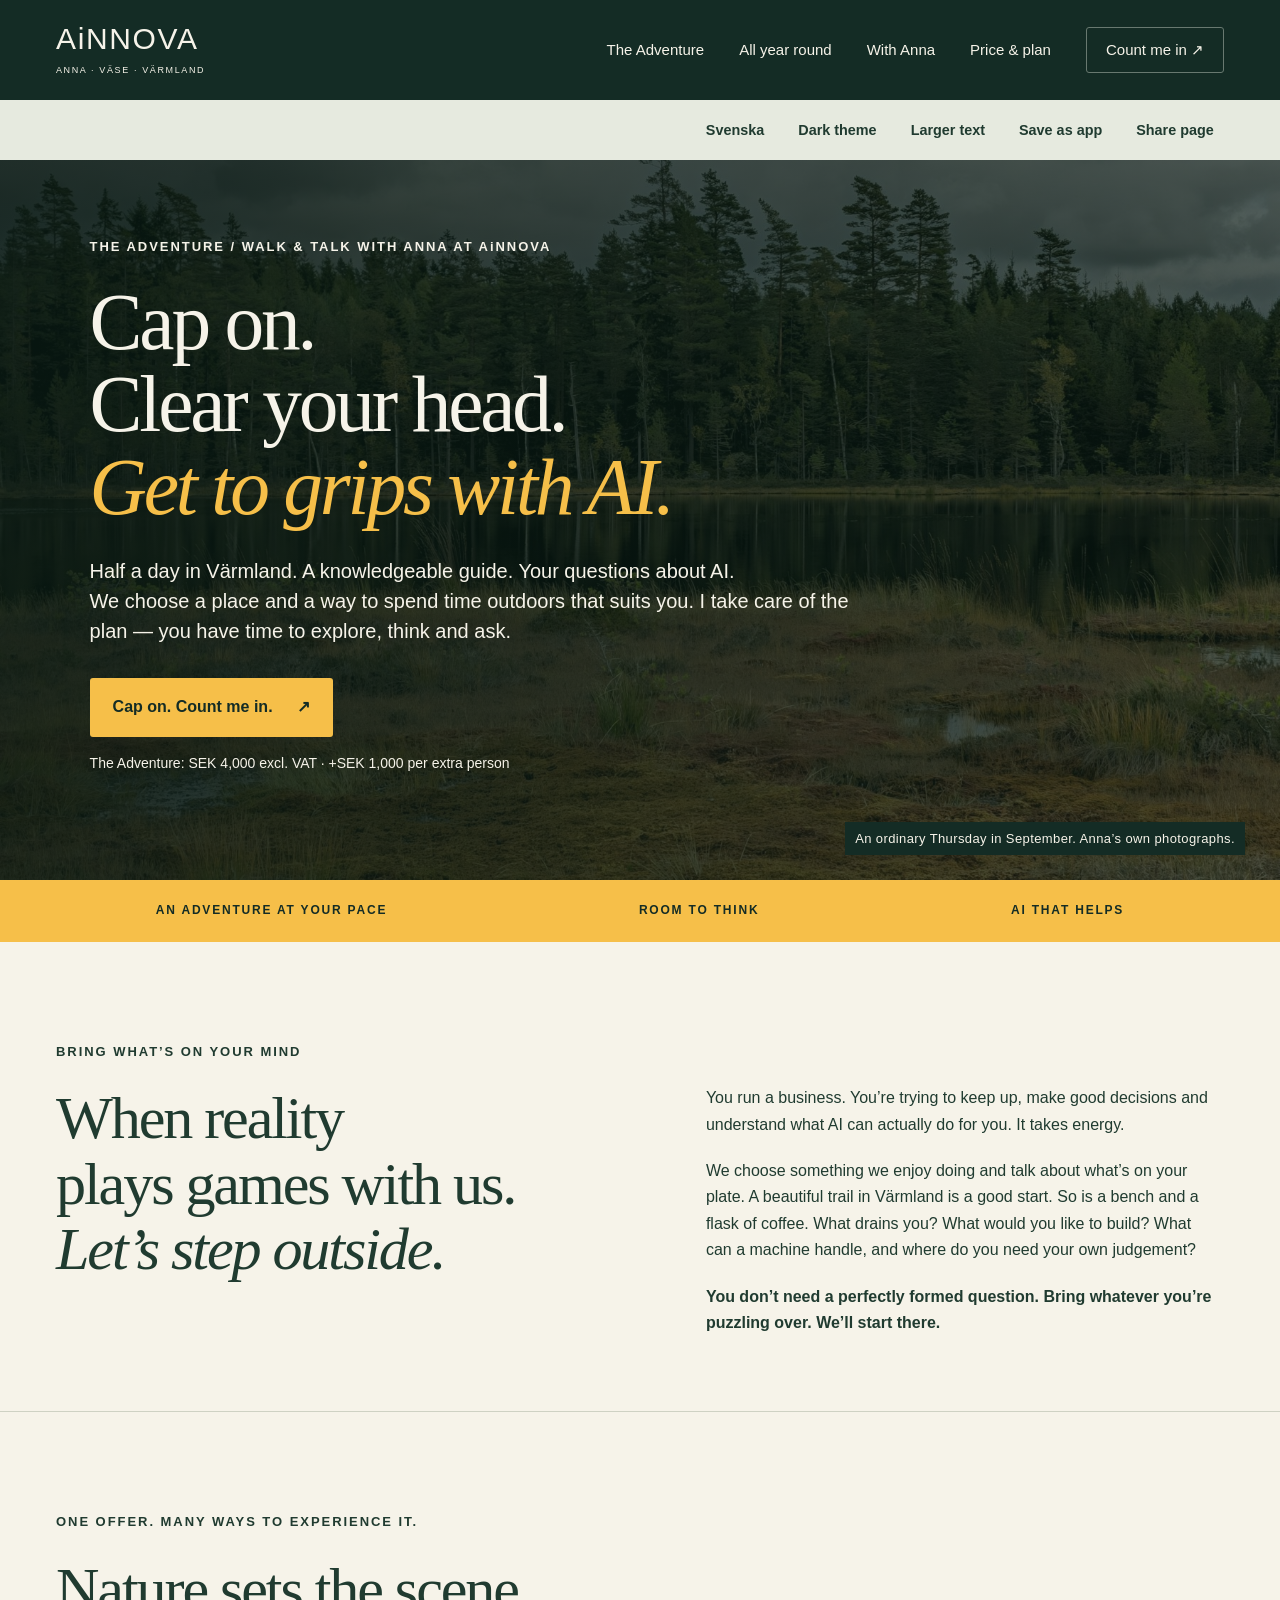
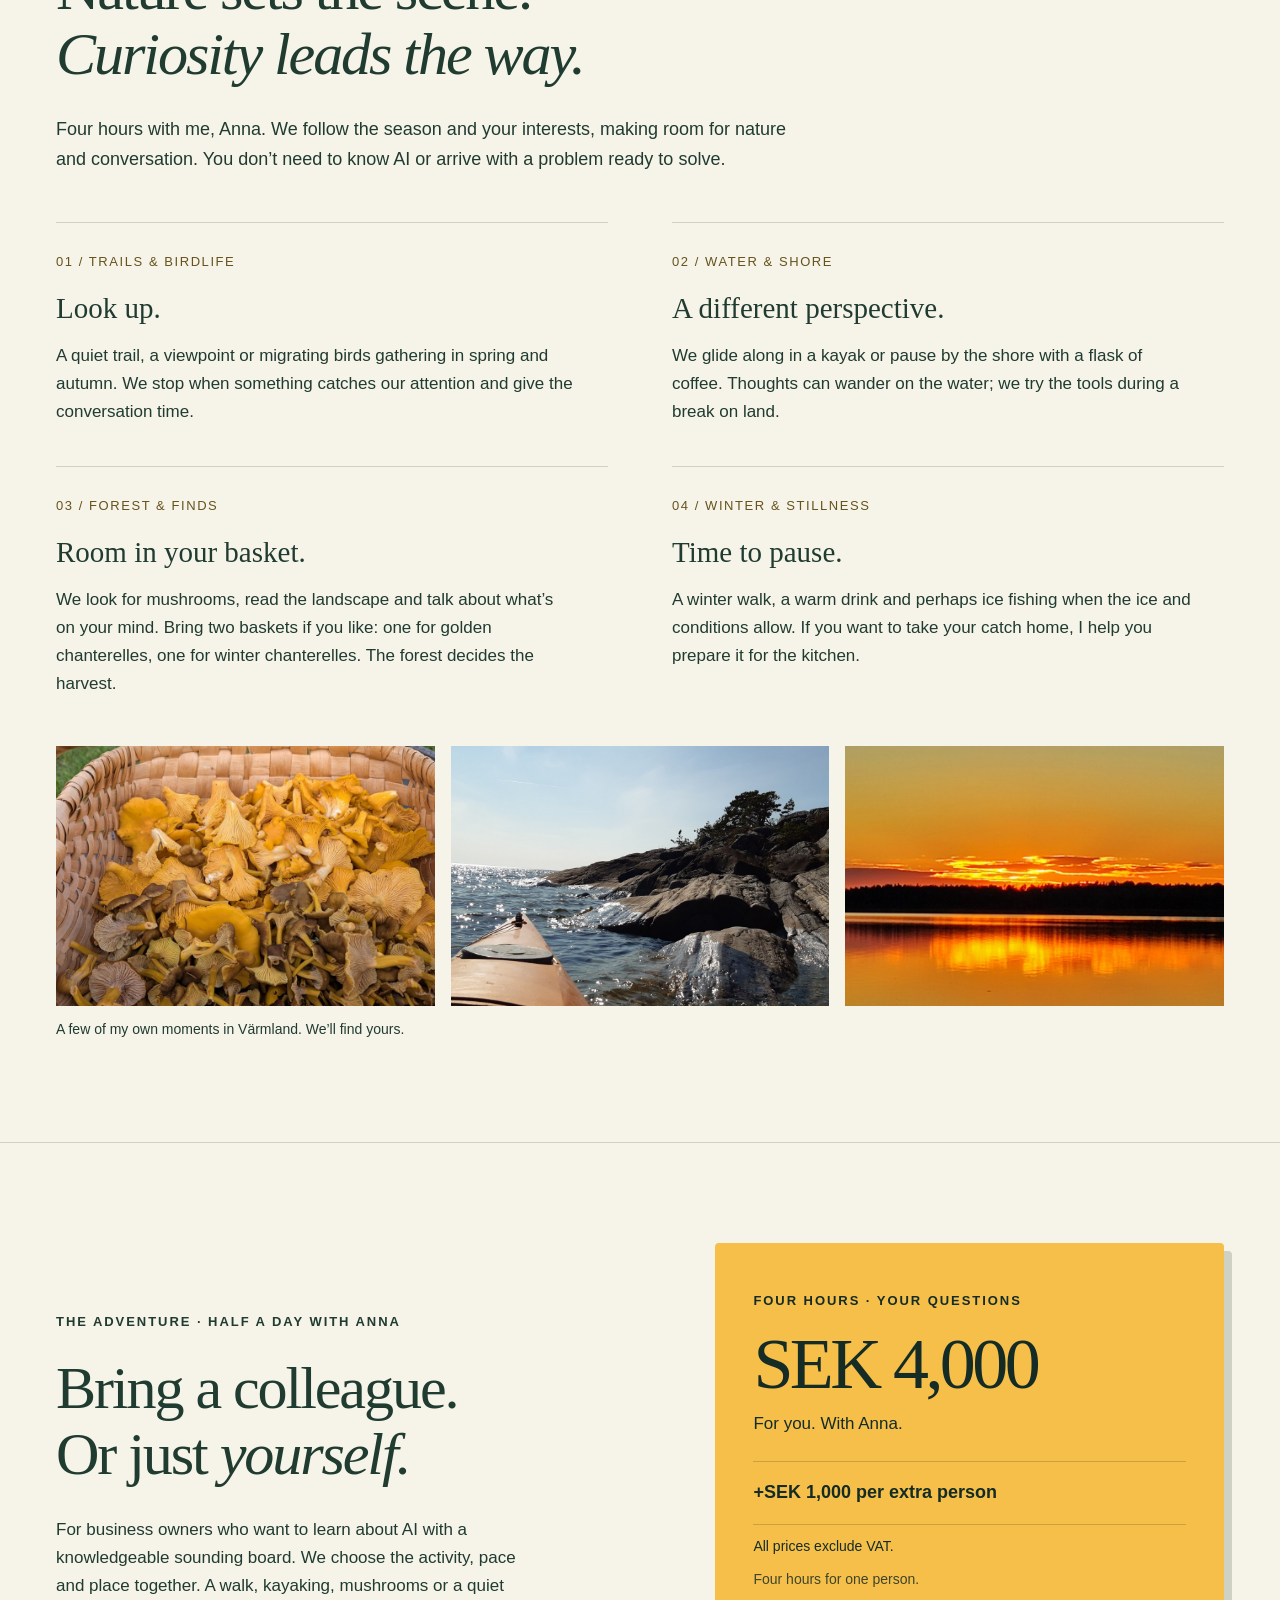
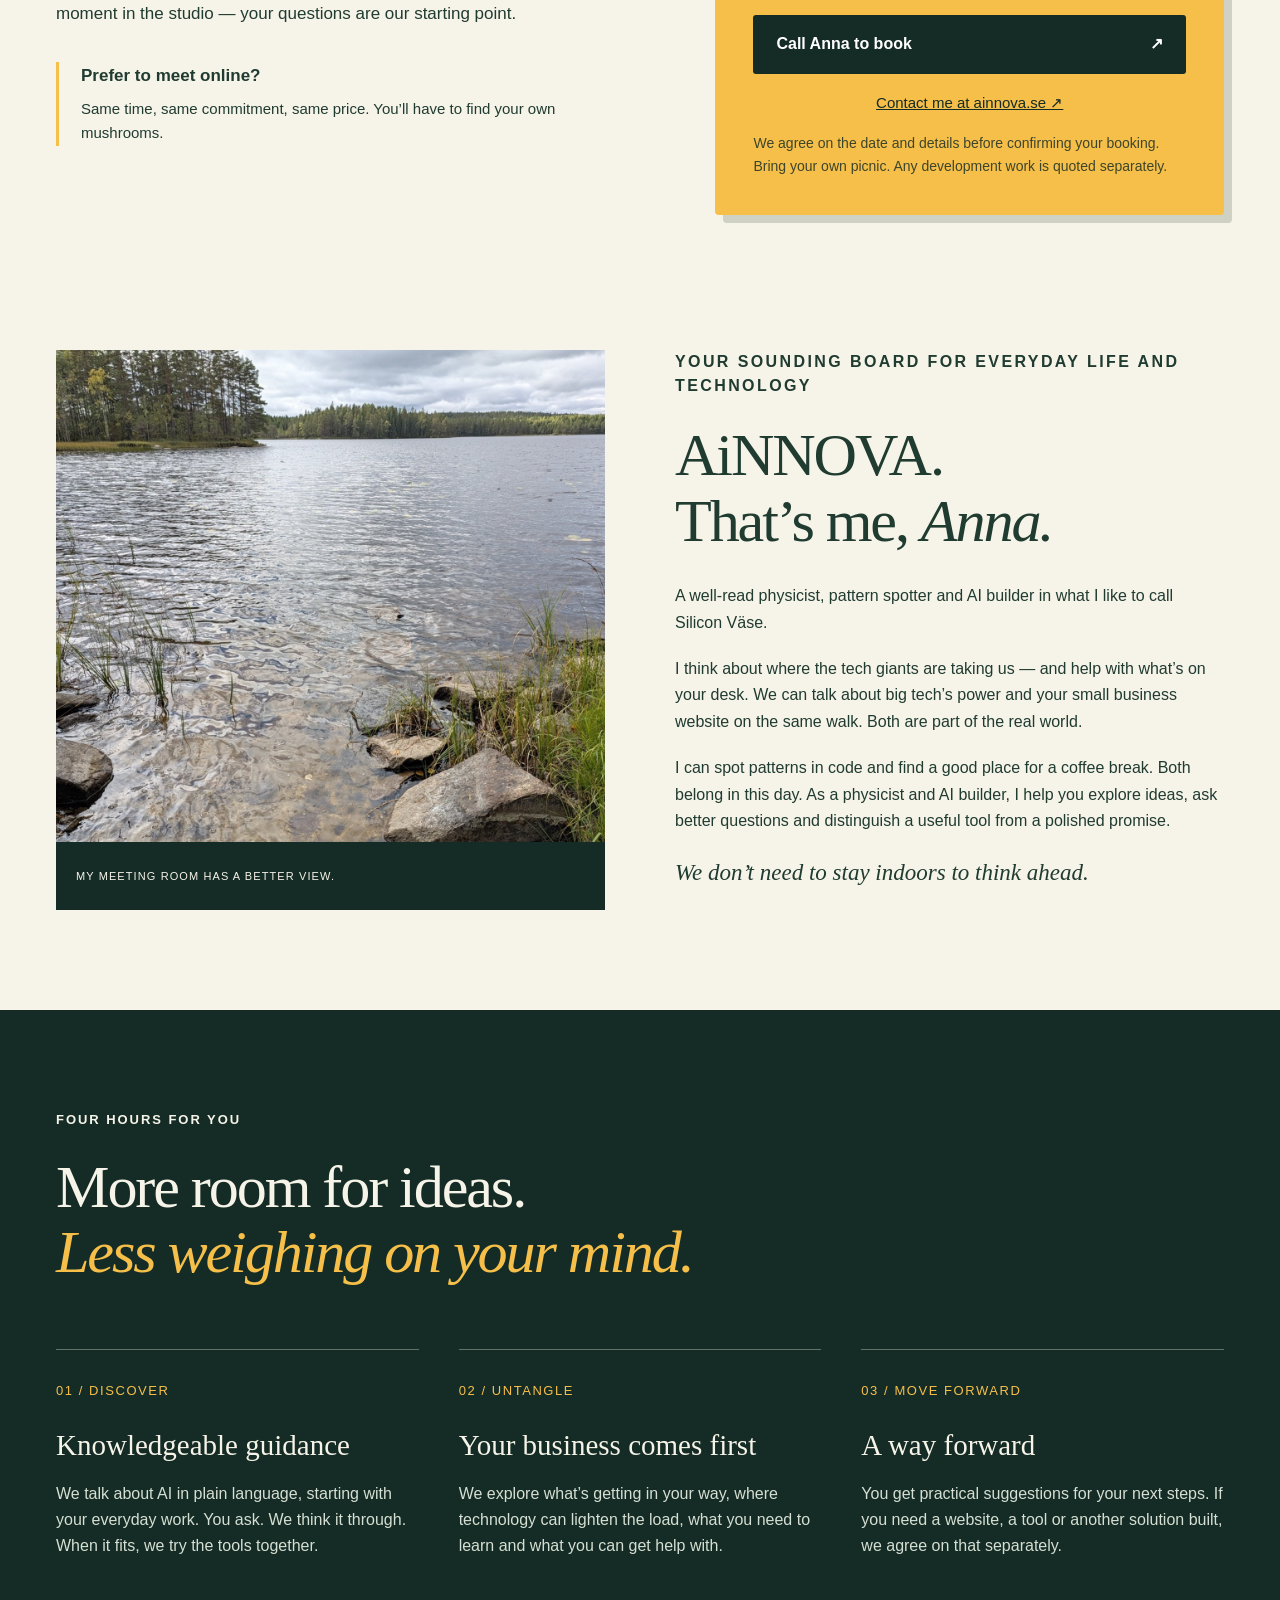
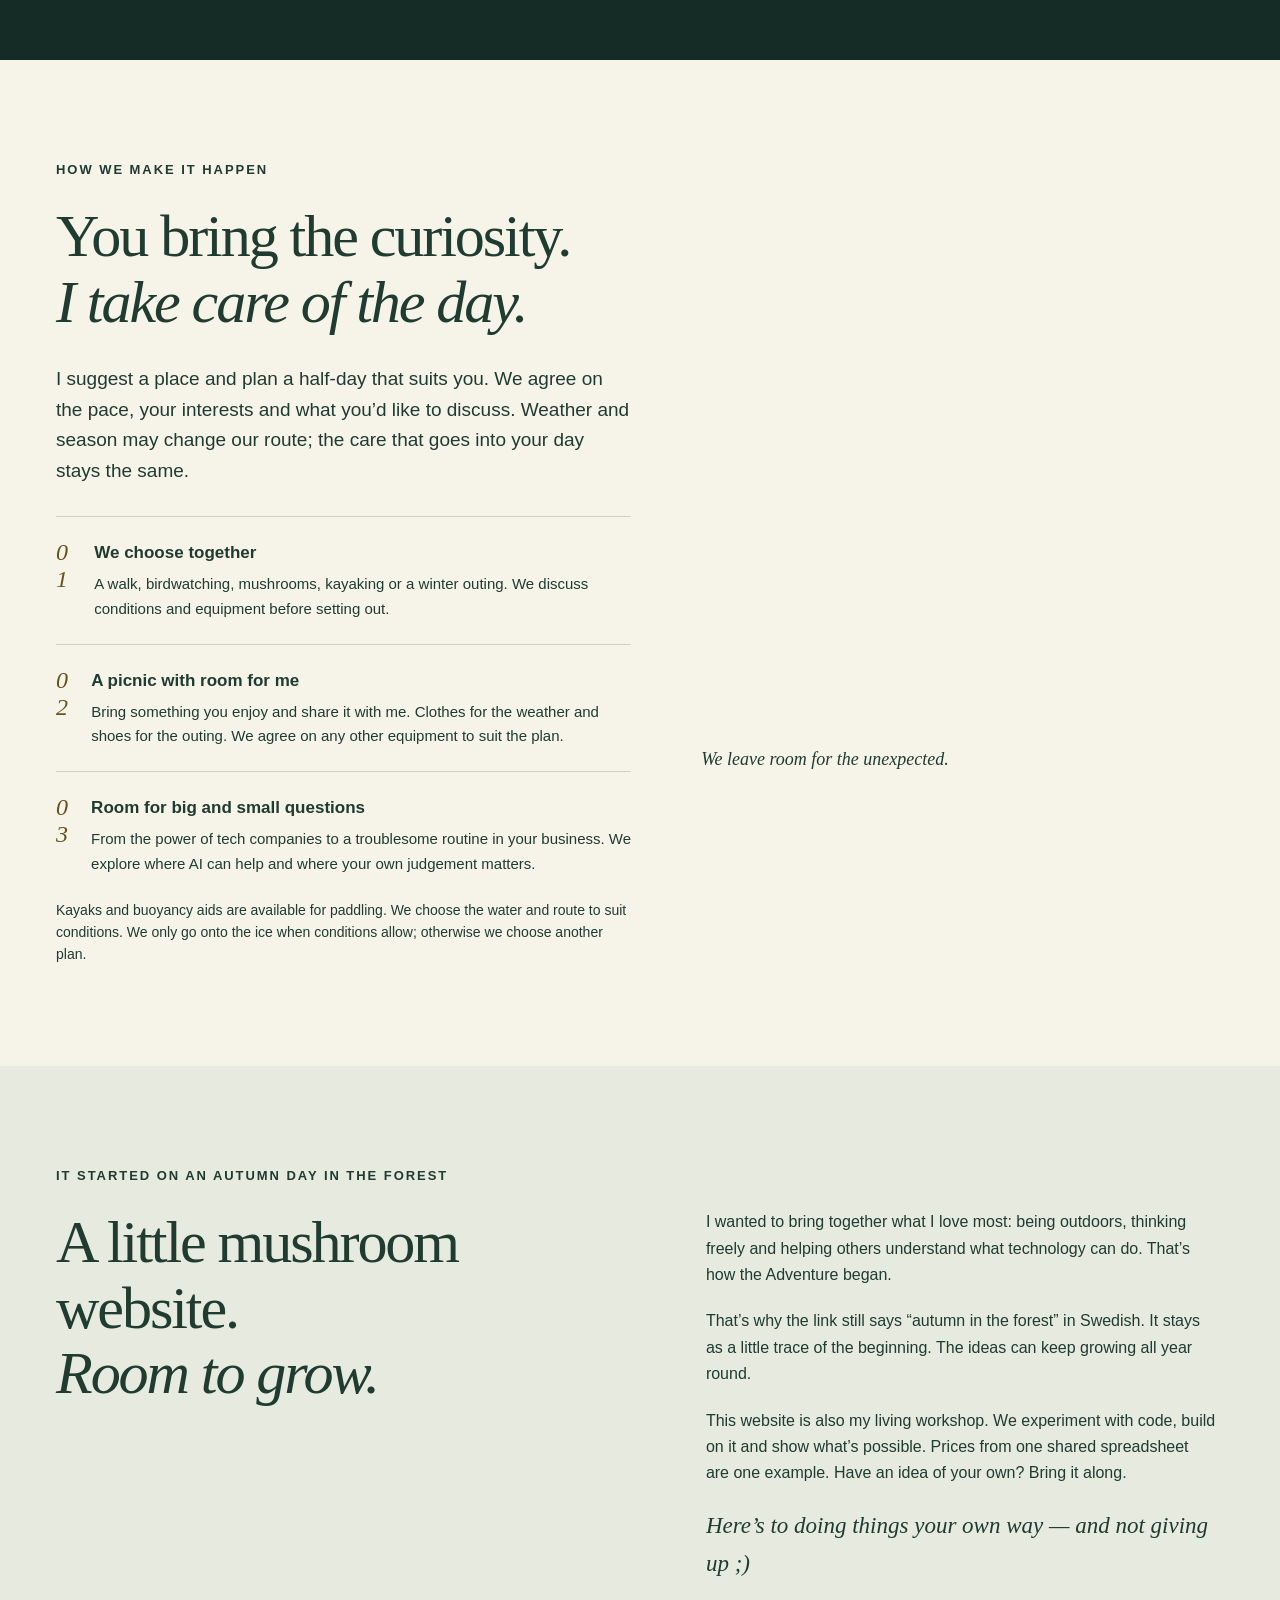
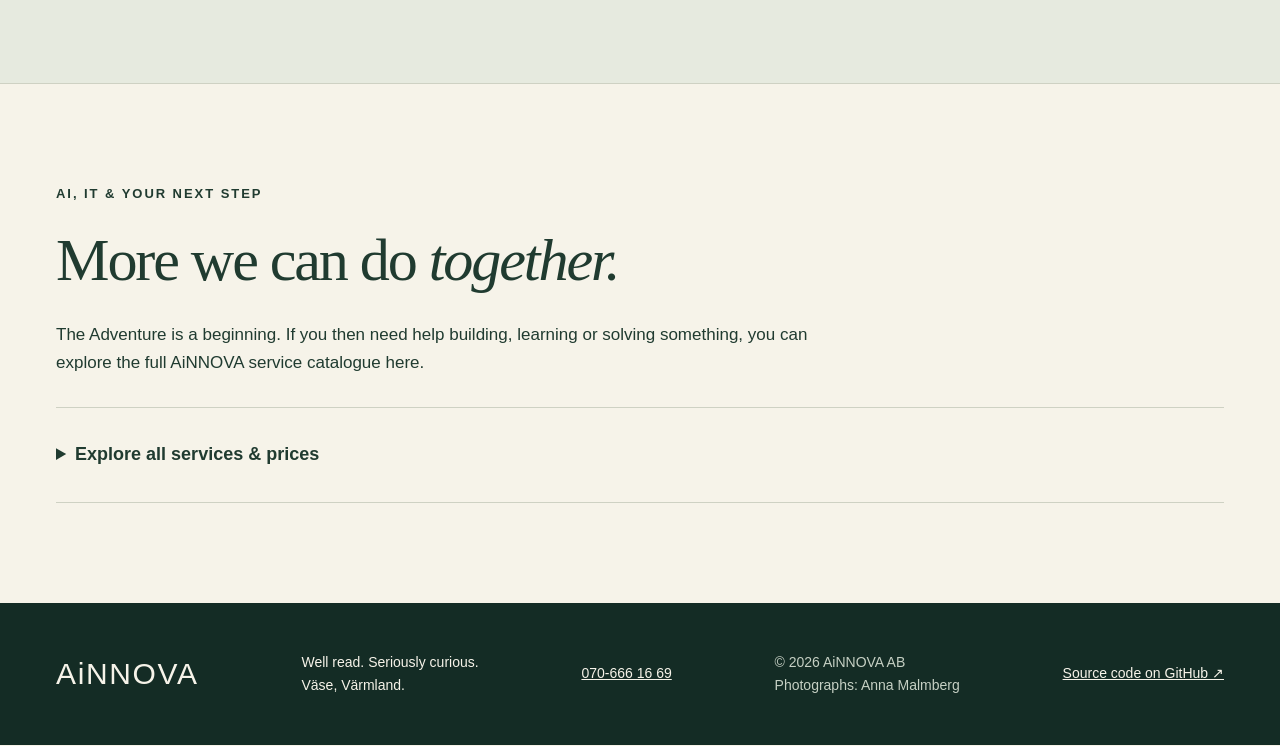
==== commit d8f399f0: "Center the Adventure, include full catalogue and add accessible color themes" ====
--- a/en.html
+++ b/en.html
@@ -7,9 +7,10 @@
 <meta name="description" content="Four hours with Anna: personal AI guidance and an adventure at your pace. Walk, paddle, forage or meet indoors. For business owners.">
 <meta name="theme-color" content="#142c25">
 <link rel="icon" href="assets/favicon.ico" sizes="any"><link rel="icon" href="assets/icon.svg" type="image/svg+xml">
+<script src="theme.js"></script>
 <link rel="stylesheet" href="style.css">
 <link rel="manifest" href="manifest.webmanifest"><link rel="apple-touch-icon" href="assets/icon-180.png">
-<meta name="apple-mobile-web-app-capable" content="yes"><meta name="apple-mobile-web-app-title" content="AiNNOVA"><meta name="color-scheme" content="light"><meta name="referrer" content="strict-origin-when-cross-origin">
+<meta name="apple-mobile-web-app-capable" content="yes"><meta name="apple-mobile-web-app-title" content="AiNNOVA"><meta name="color-scheme" content="light dark"><meta name="referrer" content="strict-origin-when-cross-origin">
 <link rel="canonical" href="https://annamalmberg2.github.io/ainnova-host-i-skogen/en.html"><link rel="alternate" hreflang="sv" href="https://annamalmberg2.github.io/ainnova-host-i-skogen/"><link rel="alternate" hreflang="en" href="https://annamalmberg2.github.io/ainnova-host-i-skogen/en.html"><link rel="alternate" hreflang="x-default" href="https://annamalmberg2.github.io/ainnova-host-i-skogen/">
 <meta property="og:type" content="website"><meta property="og:site_name" content="AiNNOVA"><meta property="og:title" content="The Adventure with Anna · Four hours, your questions"><meta property="og:description" content="Four hours with Anna: personal AI guidance and an adventure at your pace. Walk, paddle, forage or meet indoors. For business owners."><meta property="og:url" content="https://annamalmberg2.github.io/ainnova-host-i-skogen/en.html"><meta property="og:locale" content="en_GB"><meta property="og:image" content="https://annamalmberg2.github.io/ainnova-host-i-skogen/assets/skog.jpg"><meta property="og:image:alt" content="Autumn forest and still water in Värmland, Sweden"><meta name="twitter:card" content="summary_large_image"><meta name="twitter:title" content="The Adventure · Cap on. Get to grips with AI."><meta name="twitter:description" content="Four hours with Anna: personal AI guidance and an adventure at your pace. Walk, paddle, forage or meet indoors. For business owners."><meta name="twitter:image" content="https://annamalmberg2.github.io/ainnova-host-i-skogen/assets/skog.jpg">
 <script src="app.js" defer></script>
@@ -17,22 +18,20 @@
 </head>
 <body>
 <a class="skip" href="#innehall">Skip to content</a>
-<header><a class="brand" href="#">AiNNOVA<span>ANNA · VÄSE · VÄRMLAND</span></a><nav aria-label="Main navigation"><a href="#halvdagen">The Adventure</a><a href="#paddling">Paddling</a><a href="#prislista">Prices</a><a href="#packlista">What to bring</a><a class="nav-book" href="#boka">Count me in ↗</a></nav></header>
-<div class="access-bar" aria-label="Language and reading settings"><a href="index.html" lang="sv" hreflang="sv">Svenska</a><button id="text-size" type="button" aria-pressed="false" hidden>Larger text</button><button id="install" type="button" hidden>Save as app</button><button id="share" type="button" hidden>Share page</button></div><main id="innehall" tabindex="-1">
+<header><a class="brand" href="#">AiNNOVA<span>ANNA · VÄSE · VÄRMLAND</span></a><nav aria-label="Main navigation"><a href="#halvdagen">The Adventure</a><a href="#aret-runt">All year round</a><a href="#anna">With Anna</a><a href="#boka">Price & plan</a><a class="nav-book" href="#boka">Count me in ↗</a></nav></header>
+<div class="access-bar" aria-label="Language and reading settings"><a href="index.html" lang="sv" hreflang="sv">Svenska</a><button id="theme-toggle" type="button" hidden>Dark theme</button><button id="text-size" type="button" aria-pressed="false" hidden>Larger text</button><button id="install" type="button" hidden>Save as app</button><button id="share" type="button" hidden>Share page</button></div><main id="innehall" tabindex="-1">
 <section class="hero">
 <img class="hero-photo" src="assets/skog.jpg" alt="Autumn moorland and still water beside the forest in Värmland" fetchpriority="high" width="1800" height="1350">
-<div class="hero-shade"></div><div class="hero-content"><p class="eyebrow">THE ADVENTURE / WALK & TALK WITH ANNA AT AiNNOVA</p><h1>Cap on.<br>Clear your head.<br><em>Get to grips with AI.</em></h1><p class="intro">Four hours for your questions, your business and fresh ideas.<br>We walk, paddle or sit down together. No love of mushrooms or outdoor experience required.</p><a class="button gold" href="#boka">Cap on. Count me in. <span>↗</span></a><p class="hero-meta">The Adventure: <span data-adventure-price>SEK 4,000</span> excl. VAT · +SEK 1,000 per extra person</p></div><div class="photo-note">An ordinary Thursday in September. Anna’s own photographs.</div>
+<div class="hero-shade"></div><div class="hero-content"><p class="eyebrow">THE ADVENTURE / WALK & TALK WITH ANNA AT AiNNOVA</p><h1>Cap on.<br>Clear your head.<br><em>Get to grips with AI.</em></h1><p class="intro">Half a day in Värmland. A knowledgeable guide. Your questions about AI.<br>We choose a place and a way to spend time outdoors that suits you. I take care of the plan — you have time to explore, think and ask.</p><a class="button gold" href="#boka">Cap on. Count me in. <span>↗</span></a><p class="hero-meta">The Adventure: <span data-adventure-price>SEK 4,000</span> excl. VAT · +SEK 1,000 per extra person</p></div><div class="photo-note">An ordinary Thursday in September. Anna’s own photographs.</div>
 </section>
 <div class="ribbon"><span>AN ADVENTURE AT YOUR PACE</span><span>ROOM TO THINK</span><span>AI THAT HELPS</span></div>
 <section class="opening wrap" id="halvdagen"><p class="eyebrow">BRING WHAT’S ON YOUR MIND</p><div class="split"><h2>When reality<br>plays games with us.<br><em>Let’s step outside.</em></h2><div class="prose"><p>You run a business. You’re trying to keep up, make good decisions and understand what AI can actually do for you. It takes energy.</p><p>We choose something we enjoy doing and talk about what’s on your plate. A beautiful trail in Värmland is a good start. So is a bench and a flask of coffee. What drains you? What would you like to build? What can a machine handle, and where do you need your own judgement?</p><p class="strong">You don’t need a perfectly formed question. Bring whatever you’re puzzling over. We’ll start there.</p></div></div></section>
-<section class="possibilities wrap" id="aret-runt"><p class="eyebrow">SAME ANNA. NEW PERSPECTIVES.</p><h2>Your adventure starts with<br><em>what suits you.</em></h2><div class="three"><article><span class="number">01 / AN EASY START</span><h3>A trail. A conversation.</h3><p>We walk in Värmland at your pace. Or sit down over coffee. You don’t need equipment or any knowledge of AI to start the conversation.</p></article><article><span class="number">02 / FOLLOW THE SEASON</span><h3>Basket, kayak or a winter idea?</h3><p>Mushrooms when the forest offers them, kayaking when the water calls. Perhaps ice fishing in winter? We choose according to interests, weather and conditions. The ice must be safe, of course.</p></article><article><span class="number">03 / ROOM FOR YOU</span><h3>An idea can be an adventure.</h3><p>Prefer indoors or online? We can meet there too. What matters is having time to understand, experiment and discover how AI can help you.</p></article></div></section>
-<section class="anna wrap"><div class="anna-image"><img src="assets/sjon.jpg" alt="Water, rocks and a quiet place for a coffee by the lake" loading="lazy" width="1800" height="1350"><span>MY MEETING ROOM HAS A BETTER VIEW.</span></div><div class="anna-text"><p class="eyebrow">YOUR SOUNDING BOARD FOR EVERYDAY LIFE AND TECHNOLOGY</p><h2>AiNNOVA.<br>That’s me, <em>Anna.</em></h2><p>A well-read physicist, pattern spotter and AI builder in what I like to call Silicon Väse.</p><p>I think about where the tech giants are taking us — and help with what’s on your desk. We can talk about big tech’s power and your small business website on the same walk. Both are part of the real world.</p><p>I build with AI myself. Much of its value starts with understanding what you can ask for, what is worth doing and what standards to expect.</p><p class="signature">We don’t need to stay indoors to think ahead.</p></div></section>
+<section class="possibilities wrap" id="aret-runt"><p class="eyebrow">ONE OFFER. MANY WAYS TO EXPERIENCE IT.</p><h2>Nature sets the scene.<br><em>Curiosity leads the way.</em></h2><p class="section-lead">Four hours with me, Anna. We follow the season and your interests, making room for nature and conversation. You don’t need to know AI or arrive with a problem ready to solve.</p><div class="adventure-grid"><article><span class="number">01 / TRAILS & BIRDLIFE</span><h3>Look up.</h3><p>A quiet trail, a viewpoint or migrating birds gathering in spring and autumn. We stop when something catches our attention and give the conversation time.</p></article><article><span class="number">02 / WATER & SHORE</span><h3>A different perspective.</h3><p>We glide along in a kayak or pause by the shore with a flask of coffee. Thoughts can wander on the water; we try the tools during a break on land.</p></article><article><span class="number">03 / FOREST & FINDS</span><h3>Room in your basket.</h3><p>We look for mushrooms, read the landscape and talk about what’s on your mind. Bring two baskets if you like: one for golden chanterelles, one for winter chanterelles. The forest decides the harvest.</p></article><article><span class="number">04 / WINTER & STILLNESS</span><h3>Time to pause.</h3><p>A winter walk, a warm drink and perhaps ice fishing when the ice and conditions allow. If you want to take your catch home, I help you prepare it for the kitchen.</p></article></div><div class="adventure-photos"><img src="assets/skord.jpg" width="1800" height="1350" alt="Mushroom basket from Anna’s outing" loading="lazy"><img src="assets/paddling.jpg" width="1600" height="738" alt="Kayak beside rocks and water" loading="lazy"><img src="assets/kvallsljus.jpg" width="1600" height="1200" alt="Evening light over the lake" loading="lazy"></div><p class="gallery-caption">A few of my own moments in Värmland. We’ll find yours.</p></section>
+<section class="booking wrap" id="boka"><div><p class="eyebrow">THE ADVENTURE · HALF A DAY WITH ANNA</p><h2>Bring a colleague.<br>Or just <em>yourself.</em></h2><p>For business owners who want to learn about AI with a knowledgeable sounding board. We choose the activity, pace and place together. A walk, kayaking, mushrooms or a quiet moment in the studio — your questions are our starting point.</p><div class="online"><strong>Prefer to meet online?</strong><p>Same time, same commitment, same price. You’ll have to find your own mushrooms.</p></div></div><div class="price-card"><p class="eyebrow">FOUR HOURS · YOUR QUESTIONS</p><div class="price" data-adventure-price>SEK 4,000</div><p>For you. With Anna.</p><div class="extra">+SEK 1,000 per extra person</div><p class="vat">All prices exclude VAT.</p><p id="adventure-price-status" class="small" role="status">Four hours for one person.</p><a class="button dark" href="tel:+46706661669">Call Anna to book <span>↗</span></a><a class="contact" href="https://ainnova.se/" target="_blank" rel="noopener">Contact me at ainnova.se ↗</a><p class="small">We agree on the date and details before confirming your booking. Bring your own picnic. Any development work is quoted separately.</p></div></section>
+<section class="anna wrap" id="anna"><div class="anna-image"><img src="assets/sjon.jpg" alt="Water, rocks and a quiet place for a coffee by the lake" loading="lazy" width="1800" height="1350"><span>MY MEETING ROOM HAS A BETTER VIEW.</span></div><div class="anna-text"><p class="eyebrow">YOUR SOUNDING BOARD FOR EVERYDAY LIFE AND TECHNOLOGY</p><h2>AiNNOVA.<br>That’s me, <em>Anna.</em></h2><p>A well-read physicist, pattern spotter and AI builder in what I like to call Silicon Väse.</p><p>I think about where the tech giants are taking us — and help with what’s on your desk. We can talk about big tech’s power and your small business website on the same walk. Both are part of the real world.</p><p>I can spot patterns in code and find a good place for a coffee break. Both belong in this day. As a physicist and AI builder, I help you explore ideas, ask better questions and distinguish a useful tool from a polished promise.</p><p class="signature">We don’t need to stay indoors to think ahead.</p></div></section>
 <section class="takeaway"><div class="wrap"><p class="eyebrow">FOUR HOURS FOR YOU</p><h2>More room for ideas.<br><em>Less weighing on your mind.</em></h2><div class="three"><article><span class="number">01 / DISCOVER</span><h3>Knowledgeable guidance</h3><p>We talk about AI in plain language, starting with your everyday work. You ask. We think it through. When it fits, we try the tools together.</p></article><article><span class="number">02 / UNTANGLE</span><h3>Your business comes first</h3><p>We explore what’s getting in your way, where technology can lighten the load, what you need to learn and what you can get help with.</p></article><article><span class="number">03 / MOVE FORWARD</span><h3>A way forward</h3><p>You get practical suggestions for your next steps. If you need a website, a tool or another solution built, we agree on that separately.</p></article></div></div></section>
-<section class="packing wrap" id="packlista"><div class="packing-copy"><p class="eyebrow">WHEN YOU CHOOSE THE MUSHROOM WALK</p><h2>Cap on.<br><em>Two baskets ready.</em></h2><p class="lead">One for golden chanterelles. One for winter chanterelles. And a little extra bag for everything else we come across.</p><ul><li><span>01</span><div><strong>Two baskets + an extra bag</strong><p>We leave room for discoveries. The forest decides what comes home with us.</p></div></li><li><span>02</span><div><strong>Walking shoes and weather-ready clothes</strong><p>And your cap, of course. We agree on the location and plan when you book.</p></div></li><li><span>03</span><div><strong>Your favourite picnic — for both of us</strong><p>You bring the food. I bring the guidance. Share something you enjoy with me. I eat everything — in the picnic basket.</p></div></li><li><span>04</span><div><strong>Whatever is on your mind</strong><p>Big questions, small worries and ideas that won’t leave you alone.</p></div></li></ul></div><figure class="harvest"><img src="assets/skord.jpg" alt="Anna’s basket of golden and winter chanterelles" loading="lazy" width="1800" height="1350"><figcaption>From my walk on 17 September. Stocking up for winter.</figcaption></figure></section>
-<div class="photo-pair wrap"><img src="assets/kantareller.jpg" alt="Golden chanterelles among moss and bilberry plants" loading="lazy" width="1800" height="1350"><img src="assets/mossa.jpg" alt="Mushrooms among twigs and green moss" loading="lazy" width="1800" height="1350"></div>
+<section class="packing wrap" id="packlista"><div class="packing-copy"><p class="eyebrow">HOW WE MAKE IT HAPPEN</p><h2>You bring the curiosity.<br><em>I take care of the day.</em></h2><p class="lead">I suggest a place and plan a half-day that suits you. We agree on the pace, your interests and what you’d like to discuss. Weather and season may change our route; the care that goes into your day stays the same.</p><ul><li><span>01</span><div><strong>We choose together</strong><p>A walk, birdwatching, mushrooms, kayaking or a winter outing. We discuss conditions and equipment before setting out.</p></div></li><li><span>02</span><div><strong>A picnic with room for me</strong><p>Bring something you enjoy and share it with me. Clothes for the weather and shoes for the outing. We agree on any other equipment to suit the plan.</p></div></li><li><span>03</span><div><strong>Room for big and small questions</strong><p>From the power of tech companies to a troublesome routine in your business. We explore where AI can help and where your own judgement matters.</p></div></li></ul><p id="paddling" class="small">Kayaks and buoyancy aids are available for paddling. We choose the water and route to suit conditions. We only go onto the ice when conditions allow; otherwise we choose another plan.</p></div><figure class="host-photo"><img src="assets/kantareller.jpg" width="1800" height="1350" loading="lazy" alt="Chanterelles in the forest moss"><figcaption>We leave room for the unexpected.</figcaption></figure></section>
 
-<section class="paddling" id="paddling"><div class="wrap"><p class="eyebrow">SAME CURIOSITY. A DIFFERENT VIEW.</p><div class="split"><h2>Dip your paddle.<br><em>Let your thoughts move.</em></h2><div class="prose"><p>Prefer a kayak to a mushroom basket? Join me on the water and talk about AI, your business and whatever you want to make sense of.</p><p>We paddle, stop ashore and explore your questions at your pace. When we want to try the tools, we do it during a break on land. You don’t need a fully formed brief.</p></div></div><figure class="paddle-photo"><img src="assets/paddling.jpg" width="1600" height="738" alt="View from a kayak beside sunlit rocks and sparkling water" loading="lazy"><figcaption>A different way to gain perspective. Photographs from my own outings.</figcaption></figure><div class="paddle-details"><div><h3>A kayak, AI and a stop ashore.</h3><p>Kayaks and buoyancy aids are available. Bring clothes for the weather, a waterproof bag for your phone, and a picnic for you and me.</p><p>Kayaking is one way to choose the Adventure: four hours with Anna at the package price below. We agree on location, equipment and details when you book, adapting to the weather and conditions. Prefer dry land? We can walk, meet in the studio or talk AI over table tennis or chess.</p><a class="button gold" href="tel:+46706661669">Talk paddling with Anna <span>↗</span></a></div><figure><img src="assets/kvallsljus.jpg" width="1600" height="1200" alt="Golden evening light reflected in a still lake" loading="lazy"><figcaption>Room to reflect and find new ideas.</figcaption></figure></div><p class="signature">Here’s to doing things your own way — and not giving up ;)</p></div></section>
-<section class="booking wrap" id="boka"><div><p class="eyebrow">THE ADVENTURE · HALF A DAY WITH ANNA</p><h2>Bring a colleague.<br>Or just <em>yourself.</em></h2><p>For business owners who want to learn about AI with a knowledgeable sounding board. We choose the activity, pace and place together. A walk, kayaking, mushrooms or a quiet moment in the studio — your questions are our starting point.</p><div class="online"><strong>Prefer to meet online?</strong><p>Same time, same commitment, same price. You’ll have to find your own mushrooms.</p></div></div><div class="price-card"><p class="eyebrow">FOUR HOURS · YOUR QUESTIONS</p><div class="price" data-adventure-price>SEK 4,000</div><p>For you. With Anna.</p><div class="extra">+SEK 1,000 per extra person</div><p class="vat">All prices exclude VAT.</p><p id="adventure-price-status" class="small" role="status">Base price SEK 4,000. Current price confirmed when booking.</p><a class="button dark" href="tel:+46706661669">Call Anna to book <span>↗</span></a><a class="contact" href="https://ainnova.se/" target="_blank" rel="noopener">Contact me at ainnova.se ↗</a><p class="small">We agree on the date and details before confirming your booking. Bring your own picnic. Any development work is quoted separately.</p></div></section>
 <section class="origin wrap" id="historien"><p class="eyebrow">IT STARTED ON AN AUTUMN DAY IN THE FOREST</p><div class="split"><h2>A little mushroom website.<br><em>Room to grow.</em></h2><div class="prose"><p>I wanted to bring together what I love most: being outdoors, thinking freely and helping others understand what technology can do. That’s how the Adventure began.</p><p>That’s why the link still says “autumn in the forest” in Swedish. It stays as a little trace of the beginning. The ideas can keep growing all year round.</p><p>This website is also my living workshop. We experiment with code, build on it and show what’s possible. Prices from one shared spreadsheet are one example. Have an idea of your own? Bring it along.</p><p class="signature">Here’s to doing things your own way — and not giving up ;)</p></div></div></section>
-<section class="shared-prices wrap" id="prislista" aria-labelledby="prices-title"><p class="eyebrow">AI, IT & YOUR NEXT STEP</p><h2 id="prices-title">One source. <em>More possibilities.</em></h2><p class="price-intro">There’s more we can do together. Here you can explore selected services and prices from my shared spreadsheet. The same information can appear on different websites, with the categories that fit each page.</p><p>The price list is published in Swedish. All prices exclude VAT. The Adventure (Äventyret) is listed here too. The base price above comes from the same row. The extra-person charge and arrangements are described on this page.</p><div class="price-controls" hidden><label for="price-category">Choose a category</label><select id="price-category"></select><button id="price-refresh" type="button">Refresh prices</button></div><p id="prices-status" role="status" aria-live="polite">Loading the latest prices…</p><div id="price-results" aria-busy="true"></div><noscript><p>Enable JavaScript to load the shared price list, or contact Anna for current prices.</p><a href="https://ainnova.se/kontakt">Contact Anna</a></noscript></section></main><footer><a class="brand" href="https://ainnova.se/">AiNNOVA</a><p>Well read. Seriously curious.<br>Väse, Värmland.</p><a href="tel:+46706661669">070-666 16 69</a><p class="small">© 2026 AiNNOVA AB<br>Photographs: Anna Malmberg</p><a class="source-link" href="https://github.com/Annamalmberg2/ainnova-host-i-skogen" target="_blank" rel="noopener">Source code on GitHub ↗</a></footer>
+<section class="shared-prices wrap" id="prislista" aria-labelledby="prices-title"><p class="eyebrow">AI, IT & YOUR NEXT STEP</p><h2 id="prices-title">More we can do <em>together.</em></h2><p class="price-intro">The Adventure is a beginning. If you then need help building, learning or solving something, you can explore the full AiNNOVA service catalogue here.</p><details class="catalog"><summary>Explore all services & prices</summary><p>All prices exclude VAT. Service descriptions are published in Swedish. The Adventure’s base price comes from this same list. The four-hour arrangement and extra-person charge are shown in the offer above.</p><div class="price-controls" hidden><label for="price-category">Choose a category</label><select id="price-category"></select><button id="price-refresh" type="button">Refresh prices</button></div><p id="prices-status" role="status" aria-live="polite">Loading the latest prices…</p><div id="price-results" aria-busy="true"></div><noscript><p>Enable JavaScript to load the shared price list, or contact Anna for current prices.</p><a href="https://ainnova.se/kontakt">Contact Anna</a></noscript><a class="sheet-source" href="https://docs.google.com/spreadsheets/d/100PEqY3XRUEuU4xr8TG1np9TGmksDdTHOjvTgjWZd1M/edit?usp=sharing" target="_blank" rel="noopener">Open the source spreadsheet ↗</a></details></section></main><footer><a class="brand" href="https://ainnova.se/">AiNNOVA</a><p>Well read. Seriously curious.<br>Väse, Värmland.</p><a href="tel:+46706661669">070-666 16 69</a><p class="small">© 2026 AiNNOVA AB<br>Photographs: Anna Malmberg</p><a class="source-link" href="https://github.com/Annamalmberg2/ainnova-host-i-skogen" target="_blank" rel="noopener">Source code on GitHub ↗</a></footer>
 <dialog id="install-help" aria-labelledby="install-title"><h2 id="install-title">Save AiNNOVA as an app</h2><p>On iPhone or iPad: open this page in Safari, tap Share and choose Add to Home Screen.</p><p>On Android: open this page in Chrome and choose Install app or Add to Home screen from the menu.</p><p>On a computer: look for the install icon in the address bar in Chrome or Edge. In Safari, choose File → Add to Dock.</p><p id="offline-note">Once the page has been saved for offline use, you can read it without a connection. External links and contacting Anna require a connection.</p><form method="dialog"><button class="button dark">Close</button></form></dialog><p id="status" class="sr-only" role="status" aria-live="polite"></p></body></html>
--- a/style.css
+++ b/style.css
@@ -1,12 +1,35 @@
-:root{--forest:#142c25;--ink:#203b30;--gold:#f6bf49;--paper:#f6f3e9;--line:#ced1c3}*{box-sizing:border-box}html{scroll-behavior:smooth;scroll-padding-top:30px}body{margin:0;background:var(--paper);color:var(--ink);font:17px/1.65 -apple-system,BlinkMacSystemFont,'Segoe UI',sans-serif}a{color:inherit}img{display:block;max-width:100%;object-fit:cover}h1,h2,h3,p,figure{margin:0}h1,h2,h3{font-family:Georgia,'Times New Roman',serif;font-weight:400}h2{font-size:clamp(38px,4.7vw,68px);line-height:1.09;letter-spacing:-.035em}h3{font-size:29px;line-height:1.2}em{font-weight:400}p+p{margin-top:20px}.wrap{max-width:1280px;margin:auto;padding:100px 56px}.eyebrow{font-size:12px;font-weight:700;letter-spacing:.15em;line-height:1.5;margin-bottom:24px}header{height:100px;display:flex;align-items:center;justify-content:space-between;padding:0 56px;background:var(--forest);color:var(--paper)}.brand{text-decoration:none;font-size:30px;letter-spacing:.055em;font-weight:500;line-height:1.1}.brand span{display:block;font-size:9px;letter-spacing:.18em;margin-top:9px}nav{display:flex;align-items:center;gap:35px;font-size:14px}nav a{text-decoration:none}.nav-book{border:1px solid #687970;padding:10px 19px;border-radius:3px}.hero{position:relative;min-height:720px;display:flex;align-items:center;color:var(--paper);isolation:isolate}.hero-photo,.hero-shade{position:absolute;inset:0;width:100%;height:100%;z-index:-2}.hero-photo{object-position:center 60%}.hero-shade{z-index:-1;background:linear-gradient(90deg,rgba(8,24,18,.88),rgba(8,24,18,.76) 65%,rgba(8,24,18,.70))}.hero-content{padding:64px 7%;width:100%}h1{font-size:clamp(52px,6.2vw,91px);line-height:1.04;letter-spacing:-.04em}h1 em{color:var(--gold)}.intro{font-size:20px;line-height:1.5;margin-top:28px}.button{min-height:54px;display:inline-flex;align-items:center;justify-content:space-between;gap:24px;padding:16px 23px;font-size:15px;font-weight:650;text-decoration:none;border-radius:3px;transition:transform .18s,background .18s}.button:hover{transform:translateY(-2px)}.gold{background:var(--gold);color:var(--forest);margin-top:32px}.hero-meta{font-size:13px;margin-top:15px}.photo-note{background:var(--forest);color:var(--paper);padding:6px 10px;position:absolute;bottom:25px;right:35px;font-size:11px;letter-spacing:.03em}.ribbon{background:var(--gold);display:flex;justify-content:space-around;padding:21px 30px;font-size:12px;font-weight:700;letter-spacing:.15em}.split{display:grid;grid-template-columns:1.1fr 1fr;gap:80px}.prose{max-width:510px}.strong{font-weight:650}.opening{padding-bottom:75px}.anna{display:grid;grid-template-columns:1fr 1fr;gap:70px;padding-top:35px}.anna-image{position:relative;min-height:560px}.anna-image img{height:100%;width:100%}.anna-image span{position:absolute;bottom:0;left:0;right:0;padding:25px 20px;background:var(--forest);color:var(--paper);font-size:11px;letter-spacing:.1em}.anna-text h2{margin-bottom:30px}.anna-text p{font-size:16px}.signature{font-family:Georgia,serif;font-style:italic;font-size:23px!important}.takeaway{background:var(--forest);color:var(--paper)}.takeaway h2 em{color:var(--gold)}.three{display:grid;grid-template-columns:repeat(3,1fr);gap:40px;margin-top:64px}.three article{border-top:1px solid #637366;padding-top:26px}.number{font-size:12px;letter-spacing:.12em;color:#66531c}.takeaway .number{color:var(--gold)}.three h3{margin:24px 0 18px}.three p{color:inherit;font-size:16px}.takeaway .three p{color:#d6dfd3}.packing{display:grid;grid-template-columns:1.1fr 1fr;gap:70px;align-items:start}.lead{font-size:19px;line-height:1.6;margin-top:30px}.packing ul{padding:0;list-style:none;margin:30px 0 0}.packing li{display:flex;gap:22px;border-top:1px solid var(--line);padding:22px 0}.packing li>span{font:italic 24px Georgia;color:#706531}.packing li p{font-size:15px;margin-top:5px}.harvest{margin-top:50px;transform:rotate(2deg);background:white;padding:12px;box-shadow:0 12px 30px #122b2515}.harvest img{height:560px;width:100%}.harvest figcaption{font:italic 17px/1.5 Georgia;padding:19px 10px}.photo-pair{padding-top:0;padding-bottom:70px;display:grid;grid-template-columns:1fr 1fr;gap:22px}.photo-pair img{width:100%;height:280px}.booking{border-top:1px solid var(--line);display:grid;grid-template-columns:1.1fr 1fr;gap:100px;align-items:center}.booking h2{margin-bottom:30px}.booking>div>p{max-width:480px}.online{margin-top:34px;border-left:3px solid var(--gold);padding-left:22px}.online p{font-size:15px;margin-top:6px}.price-card{padding:38px;background:var(--gold);border-radius:4px;box-shadow:8px 8px 0 #dddfcf}.price-card .eyebrow{margin-bottom:18px}.price{font:70px/1 Georgia;letter-spacing:-.05em}.price span{font-size:30px}.price-card>p{margin-top:10px}.extra{border-top:1px solid #9b782f70;border-bottom:1px solid #9b782f70;padding:16px 0;margin-top:23px;font-size:18px;font-weight:600}.vat{font-size:13px}.dark{background:var(--forest);color:white;width:100%;margin-top:25px}.contact{display:block;text-align:center;font-size:14px;margin:17px 0}.small{font-size:12px;line-height:1.6}.price-card .small{color:#3d452b}footer{display:flex;justify-content:space-between;align-items:center;gap:30px;padding:48px 56px;background:var(--forest);color:var(--paper)}footer p,footer>a:not(.brand){font-size:14px}footer .small{font-size:12px;color:#c6d0c4}.skip{position:absolute;top:-100px;z-index:10;padding:12px;background:var(--gold)}.skip:focus{top:8px}a:focus-visible{outline:3px solid #cf7c22;outline-offset:5px}@media(min-width:1600px){.hero-content{max-width:1440px;margin:auto}.hero{min-height:800px}}@media(max-width:900px){header{padding:0 26px}nav{gap:18px}.wrap{padding:65px 28px}.split,.anna,.packing,.booking{gap:35px}.hero{min-height:680px}.hero-content{padding:60px 35px}h1{font-size:70px}.anna-image{min-height:480px}.harvest img{height:460px}.price-card{padding:25px}.price{font-size:60px}footer{padding:35px 28px;flex-wrap:wrap}.three{gap:25px}.photo-pair{padding-top:0}}@media(max-width:620px){header{height:85px;padding:0 21px}.brand{font-size:25px}.brand span{font-size:8px}nav>a:not(.nav-book){display:none}.nav-book{font-size:12px;padding:9px 12px}.hero{min-height:680px;align-items:flex-start}.hero-content{padding:58px 23px 85px}.hero .eyebrow{max-width:260px;font-size:10px}h1{font-size:clamp(44px,11.8vw,66px)}.hero-shade{background:rgba(8,24,18,.80)}.intro{font-size:17px}.button{font-size:14px;padding:15px 18px;gap:12px}.hero-meta{font-size:11px}.photo-note{left:23px;right:20px;font-size:10px}.ribbon{padding:17px 12px;gap:12px;font-size:8px;letter-spacing:.06em}.wrap{padding:58px 23px}.split,.anna,.packing,.booking,.three{grid-template-columns:1fr}.split{gap:28px}.anna{padding-top:0}.anna-image{height:380px;min-height:0}.anna-text h2{margin-bottom:23px}.three{margin-top:38px;gap:35px}.three h3{margin-top:14px}.packing{gap:20px}.harvest{margin:0 7px}.harvest img{height:390px}.photo-pair{padding-top:0;gap:12px}.photo-pair img{height:190px}.booking{gap:35px}.price-card{padding:30px 25px}.price{font-size:72px}footer{display:grid;grid-template-columns:1fr 1fr;gap:25px;padding:35px 23px}footer .brand{font-size:26px}footer p,footer>a:not(.brand){font-size:12px}}@media(prefers-reduced-motion:reduce){html{scroll-behavior:auto}.button{transition:none}}
+:root{--forest:#142c25;--ink:#203b30;--gold:#f6bf49;--paper:#f6f3e9;--line:#ced1c3;--surface:#e6eadf;--on-forest:#f6f3e9;--muted:#66531c;--control-border:#768678}*{box-sizing:border-box}html{scroll-behavior:smooth;scroll-padding-top:30px}body{margin:0;background:var(--paper);color:var(--ink);font:17px/1.65 -apple-system,BlinkMacSystemFont,'Segoe UI',sans-serif}a{color:inherit}img{display:block;max-width:100%;object-fit:cover}h1,h2,h3,p,figure{margin:0}h1,h2,h3{font-family:Georgia,'Times New Roman',serif;font-weight:400}h2{font-size:clamp(38px,4.7vw,68px);line-height:1.09;letter-spacing:-.035em}h3{font-size:29px;line-height:1.2}em{font-weight:400}p+p{margin-top:20px}.wrap{max-width:1280px;margin:auto;padding:100px 56px}.eyebrow{font-size:12px;font-weight:700;letter-spacing:.15em;line-height:1.5;margin-bottom:24px}header{height:100px;display:flex;align-items:center;justify-content:space-between;padding:0 56px;background:var(--forest);color:var(--on-forest)}.brand{text-decoration:none;font-size:30px;letter-spacing:.055em;font-weight:500;line-height:1.1}.brand span{display:block;font-size:9px;letter-spacing:.18em;margin-top:9px}nav{display:flex;align-items:center;gap:35px;font-size:14px}nav a{text-decoration:none}.nav-book{border:1px solid #687970;padding:10px 19px;border-radius:3px}.hero{position:relative;min-height:720px;display:flex;align-items:center;color:var(--on-forest);isolation:isolate}.hero-photo,.hero-shade{position:absolute;inset:0;width:100%;height:100%;z-index:-2}.hero-photo{object-position:center 60%}.hero-shade{z-index:-1;background:linear-gradient(90deg,rgba(8,24,18,.88),rgba(8,24,18,.76) 65%,rgba(8,24,18,.70))}.hero-content{padding:64px 7%;width:100%}h1{font-size:clamp(52px,6.2vw,91px);line-height:1.04;letter-spacing:-.04em}h1 em{color:var(--gold)}.intro{font-size:20px;line-height:1.5;margin-top:28px}.button{min-height:54px;display:inline-flex;align-items:center;justify-content:space-between;gap:24px;padding:16px 23px;font-size:15px;font-weight:650;text-decoration:none;border-radius:3px;transition:transform .18s,background .18s}.button:hover{transform:translateY(-2px)}.gold{background:var(--gold);color:var(--forest);margin-top:32px}.hero-meta{font-size:13px;margin-top:15px}.photo-note{background:var(--forest);color:var(--on-forest);padding:6px 10px;position:absolute;bottom:25px;right:35px;font-size:11px;letter-spacing:.03em}.ribbon{background:var(--gold);display:flex;justify-content:space-around;padding:21px 30px;font-size:12px;font-weight:700;letter-spacing:.15em}.split{display:grid;grid-template-columns:1.1fr 1fr;gap:80px}.prose{max-width:510px}.strong{font-weight:650}.opening{padding-bottom:75px}.anna{display:grid;grid-template-columns:1fr 1fr;gap:70px;padding-top:35px}.anna-image{position:relative;min-height:560px}.anna-image img{height:100%;width:100%}.anna-image span{position:absolute;bottom:0;left:0;right:0;padding:25px 20px;background:var(--forest);color:var(--on-forest);font-size:11px;letter-spacing:.1em}.anna-text h2{margin-bottom:30px}.anna-text p{font-size:16px}.signature{font-family:Georgia,serif;font-style:italic;font-size:23px!important}.takeaway{background:var(--forest);color:var(--on-forest)}.takeaway h2 em{color:var(--gold)}.three{display:grid;grid-template-columns:repeat(3,1fr);gap:40px;margin-top:64px}.three article{border-top:1px solid #637366;padding-top:26px}.number{font-size:12px;letter-spacing:.12em;color:var(--muted)}.takeaway .number{color:var(--gold)}.three h3{margin:24px 0 18px}.three p{color:inherit;font-size:16px}.takeaway .three p{color:#d6dfd3}.packing{display:grid;grid-template-columns:1.1fr 1fr;gap:70px;align-items:start}.lead{font-size:19px;line-height:1.6;margin-top:30px}.packing ul{padding:0;list-style:none;margin:30px 0 0}.packing li{display:flex;gap:22px;border-top:1px solid var(--line);padding:22px 0}.packing li>span{font:italic 24px Georgia;color:var(--muted)}.packing li p{font-size:15px;margin-top:5px}.harvest{margin-top:50px;transform:rotate(2deg);background:white;padding:12px;box-shadow:0 12px 30px #122b2515}.harvest img{height:560px;width:100%}.harvest figcaption{font:italic 17px/1.5 Georgia;padding:19px 10px}.photo-pair{padding-top:0;padding-bottom:70px;display:grid;grid-template-columns:1fr 1fr;gap:22px}.photo-pair img{width:100%;height:280px}.booking{border-top:1px solid var(--line);display:grid;grid-template-columns:1.1fr 1fr;gap:100px;align-items:center}.booking h2{margin-bottom:30px}.booking>div>p{max-width:480px}.online{margin-top:34px;border-left:3px solid var(--gold);padding-left:22px}.online p{font-size:15px;margin-top:6px}.price-card{padding:38px;background:var(--gold);border-radius:4px;box-shadow:8px 8px 0 #dddfcf}.price-card .eyebrow{margin-bottom:18px}.price{font:70px/1 Georgia;letter-spacing:-.05em}.price span{font-size:30px}.price-card>p{margin-top:10px}.extra{border-top:1px solid #9b782f70;border-bottom:1px solid #9b782f70;padding:16px 0;margin-top:23px;font-size:18px;font-weight:600}.vat{font-size:13px}.dark{background:var(--forest);color:white;width:100%;margin-top:25px}.contact{display:block;text-align:center;font-size:14px;margin:17px 0}.small{font-size:12px;line-height:1.6}.price-card .small{color:#3d452b}footer{display:flex;justify-content:space-between;align-items:center;gap:30px;padding:48px 56px;background:var(--forest);color:var(--on-forest)}footer p,footer>a:not(.brand){font-size:14px}footer .small{font-size:12px;color:#c6d0c4}.skip{position:absolute;top:-100px;z-index:10;padding:12px;background:var(--gold)}.skip:focus{top:8px}a:focus-visible{outline:3px solid #cf7c22;outline-offset:5px}@media(min-width:1600px){.hero-content{max-width:1440px;margin:auto}.hero{min-height:800px}}@media(max-width:900px){header{padding:0 26px}nav{gap:18px}.wrap{padding:65px 28px}.split,.anna,.packing,.booking{gap:35px}.hero{min-height:680px}.hero-content{padding:60px 35px}h1{font-size:70px}.anna-image{min-height:480px}.harvest img{height:460px}.price-card{padding:25px}.price{font-size:60px}footer{padding:35px 28px;flex-wrap:wrap}.three{gap:25px}.photo-pair{padding-top:0}}@media(max-width:620px){header{height:85px;padding:0 21px}.brand{font-size:25px}.brand span{font-size:8px}nav>a:not(.nav-book){display:none}.nav-book{font-size:12px;padding:9px 12px}.hero{min-height:680px;align-items:flex-start}.hero-content{padding:58px 23px 85px}.hero .eyebrow{max-width:260px;font-size:10px}h1{font-size:clamp(44px,11.8vw,66px)}.hero-shade{background:rgba(8,24,18,.80)}.intro{font-size:17px}.button{font-size:14px;padding:15px 18px;gap:12px}.hero-meta{font-size:11px}.photo-note{left:23px;right:20px;font-size:10px}.ribbon{padding:17px 12px;gap:12px;font-size:8px;letter-spacing:.06em}.wrap{padding:58px 23px}.split,.anna,.packing,.booking,.three{grid-template-columns:1fr}.split{gap:28px}.anna{padding-top:0}.anna-image{height:380px;min-height:0}.anna-text h2{margin-bottom:23px}.three{margin-top:38px;gap:35px}.three h3{margin-top:14px}.packing{gap:20px}.harvest{margin:0 7px}.harvest img{height:390px}.photo-pair{padding-top:0;gap:12px}.photo-pair img{height:190px}.booking{gap:35px}.price-card{padding:30px 25px}.price{font-size:72px}footer{display:grid;grid-template-columns:1fr 1fr;gap:25px;padding:35px 23px}footer .brand{font-size:26px}footer p,footer>a:not(.brand){font-size:12px}}@media(prefers-reduced-motion:reduce){html{scroll-behavior:auto}.button{transition:none}}
 /* Reading controls and accessible progressive enhancement. */
-.access-bar{background:#e6eadf;padding:10px 4%;display:flex;justify-content:flex-end;gap:8px;flex-wrap:wrap}.access-bar a,.access-bar button{font:600 .9rem/1.3 -apple-system,BlinkMacSystemFont,'Segoe UI',sans-serif;min-height:44px;padding:10px 14px;background:transparent;border:1px solid #768678;border-radius:3px;color:#142c25;cursor:pointer;text-decoration:none;display:inline-flex;align-items:center;justify-content:center}.access-bar [aria-pressed=true]{background:#142c25;color:#fff}.access-bar [hidden]{display:none}button:focus-visible{outline:3px solid #965309;outline-offset:3px}.sr-only{position:absolute;width:1px;height:1px;overflow:hidden;clip-path:inset(50%);white-space:nowrap}dialog{max-width:min(600px,calc(100% - 32px));padding:32px;border:2px solid #142c25;border-radius:8px;color:#142c25;background:#fff;max-height:85vh;overflow:auto}dialog::backdrop{background:#071c18b3}dialog h2{font-size:2rem;margin-bottom:24px}dialog p{font-size:1rem}dialog button{border:0;cursor:pointer;justify-content:center}.source-link{min-height:44px;display:inline-flex;align-items:center}body{font-size:1.0625rem}.intro{font-size:1.25rem}.prose,.anna-text p,.three p{font-size:1rem}.lead{font-size:1.1875rem}.packing li p,.online p{font-size:.9375rem}.eyebrow,.number{font-size:.8125rem}.hero-meta,.vat,.small,footer .small{font-size:.875rem}.photo-note{font-size:.8125rem}.button{font-size:1rem}nav{font-size:.9375rem}.contact{font-size:.9375rem}h1{font-size:clamp(3.1rem,6.2vw,5.7rem)}h2{font-size:clamp(2.375rem,4.7vw,4.25rem)}h3{font-size:1.8125rem}html.large-text{font-size:22px}.large-text .split,.large-text .anna,.large-text .packing,.large-text .booking{grid-template-columns:1fr}.large-text .three{grid-template-columns:1fr}.large-text .hero{min-height:850px}.large-text .hero-content{max-width:100%;overflow-wrap:anywhere}.large-text .prose,.large-text .booking>div>p{max-width:none}.large-text header{height:auto;padding-top:24px;padding-bottom:24px;flex-wrap:wrap;gap:20px}.large-text .price{font-size:4rem}.large-text .access-bar{justify-content:flex-start}@media(max-width:620px){h1{font-size:clamp(2.7rem,11vw,4.1rem)}.hero-meta{font-size:.875rem}.photo-note{font-size:.75rem}.hero{min-height:730px}.hero .eyebrow{font-size:.75rem}.intro{font-size:1.0625rem}.ribbon{font-size:.75rem;flex-wrap:wrap}.access-bar{justify-content:center;padding:10px 12px}.access-bar a,.access-bar button{font-size:.875rem}.hero-content{padding-bottom:90px}.photo-note{bottom:16px}.large-text h1{font-size:2.3rem}.large-text .hero{min-height:900px}.large-text .hero-meta{max-width:240px}.large-text .button{white-space:normal}.large-text footer{grid-template-columns:1fr}.brand span{font-size:.625rem}.anna-image span{font-size:.75rem}}@media(forced-colors:active){.button,.price-card,.access-bar button{border:2px solid ButtonText}.hero-shade{background:Canvas}.hero-photo{opacity:.08}}@media print{header,nav,.access-bar,.hero-photo,.hero-shade,.photo-pair,.anna-image,.harvest,dialog,footer{display:none!important}.hero,.takeaway{background:white;color:black;min-height:0}.hero-content,.wrap{padding:20px}.split,.anna,.packing,.booking,.three{display:block}.hero h1 em,.takeaway h2 em{color:black}.price-card{box-shadow:none;border:1px solid black}.button{display:none}.photo-note{position:static}.three article{break-inside:avoid}}
+.access-bar{background:var(--surface);padding:10px 4%;display:flex;justify-content:flex-end;gap:8px;flex-wrap:wrap}.access-bar a,.access-bar button{font:600 .9rem/1.3 -apple-system,BlinkMacSystemFont,'Segoe UI',sans-serif;min-height:44px;padding:10px 14px;background:transparent;border:1px solid var(--control-border);border-radius:3px;color:var(--ink);cursor:pointer;text-decoration:none;display:inline-flex;align-items:center;justify-content:center}.access-bar [aria-pressed=true]{background:#142c25;color:#fff}.access-bar [hidden]{display:none}button:focus-visible{outline:3px solid #965309;outline-offset:3px}.sr-only{position:absolute;width:1px;height:1px;overflow:hidden;clip-path:inset(50%);white-space:nowrap}dialog{max-width:min(600px,calc(100% - 32px));padding:32px;border:2px solid #142c25;border-radius:8px;color:var(--ink);background:var(--paper);max-height:85vh;overflow:auto}dialog::backdrop{background:#071c18b3}dialog h2{font-size:2rem;margin-bottom:24px}dialog p{font-size:1rem}dialog button{border:0;cursor:pointer;justify-content:center}.source-link{min-height:44px;display:inline-flex;align-items:center}body{font-size:1.0625rem}.intro{font-size:1.25rem}.prose,.anna-text p,.three p{font-size:1rem}.lead{font-size:1.1875rem}.packing li p,.online p{font-size:.9375rem}.eyebrow,.number{font-size:.8125rem}.hero-meta,.vat,.small,footer .small{font-size:.875rem}.photo-note{font-size:.8125rem}.button{font-size:1rem}nav{font-size:.9375rem}.contact{font-size:.9375rem}h1{font-size:clamp(3.1rem,6.2vw,5.7rem)}h2{font-size:clamp(2.375rem,4.7vw,4.25rem)}h3{font-size:1.8125rem}html.large-text{font-size:22px}.large-text .split,.large-text .anna,.large-text .packing,.large-text .booking{grid-template-columns:1fr}.large-text .three{grid-template-columns:1fr}.large-text .hero{min-height:850px}.large-text .hero-content{max-width:100%;overflow-wrap:anywhere}.large-text .prose,.large-text .booking>div>p{max-width:none}.large-text header{height:auto;padding-top:24px;padding-bottom:24px;flex-wrap:wrap;gap:20px}.large-text .price{font-size:4rem}.large-text .access-bar{justify-content:flex-start}@media(max-width:620px){h1{font-size:clamp(2.7rem,11vw,4.1rem)}.hero-meta{font-size:.875rem}.photo-note{font-size:.75rem}.hero{min-height:730px}.hero .eyebrow{font-size:.75rem}.intro{font-size:1.0625rem}.ribbon{font-size:.75rem;flex-wrap:wrap}.access-bar{justify-content:center;padding:10px 12px}.access-bar a,.access-bar button{font-size:.875rem}.hero-content{padding-bottom:90px}.photo-note{bottom:16px}.large-text h1{font-size:2.3rem}.large-text .hero{min-height:900px}.large-text .hero-meta{max-width:240px}.large-text .button{white-space:normal}.large-text footer{grid-template-columns:1fr}.brand span{font-size:.625rem}.anna-image span{font-size:.75rem}}@media(forced-colors:active){.button,.price-card,.access-bar button{border:2px solid ButtonText}.hero-shade{background:Canvas}.hero-photo{opacity:.08}}@media print{header,nav,.access-bar,.hero-photo,.hero-shade,.photo-pair,.anna-image,.harvest,dialog,footer{display:none!important}.hero,.takeaway{background:white;color:black;min-height:0}.hero-content,.wrap{padding:20px}.split,.anna,.packing,.booking,.three{display:block}.hero h1 em,.takeaway h2 em{color:black}.price-card{box-shadow:none;border:1px solid black}.button{display:none}.photo-note{position:static}.three article{break-inside:avoid}}
 /* Reflow and focus remain usable with enlarged browser text. */
 header,nav,.access-bar{flex-wrap:wrap}header{height:auto;min-height:100px;padding-top:18px;padding-bottom:18px}nav a{min-height:44px;display:inline-flex;align-items:center}.split>*,.anna>*,.packing>*,.booking>*{min-width:0}.hero-content{overflow-wrap:anywhere}.photo-note{max-width:calc(100% - 46px)}.hero{padding-bottom:28px}.hero-meta{max-width:100%}.button{max-width:100%;white-space:normal}.price-card .price{font-size:clamp(2.5rem,8vw,4.5rem)}.brand span{line-height:1.5}.signature{font-size:1.4375rem!important}.packing li{overflow-wrap:anywhere}a:focus-visible,button:focus-visible{outline:3px solid #142c25;outline-offset:4px;box-shadow:0 0 0 7px #fff}.hero a:focus-visible,header a:focus-visible,footer a:focus-visible{outline-color:#ffce52;box-shadow:0 0 0 7px #142c25}@media(max-width:620px){header{min-height:85px}.hero{min-height:0}.hero-content{padding-bottom:100px}.large-text .hero{min-height:0}footer{grid-template-columns:1fr}nav{max-width:100%}.photo-note{font-size:.8125rem}.harvest{transform:none}} 
 /* Paddling and the selected shared-sheet services extend the existing palette. */
-.paddling{background:#e6eadf;border-block:1px solid var(--line)}.paddling .prose{align-self:center}.paddle-photo{margin:40px 0}.paddle-photo img{width:100%;height:auto;aspect-ratio:1600/738}.paddling figcaption{font-size:.875rem;padding-top:10px}.paddle-details{display:grid;grid-template-columns:1fr 1fr;gap:55px;align-items:center}.paddle-details h3{margin-bottom:20px}.paddle-details img{aspect-ratio:4/3;width:100%;height:auto}.paddling .signature{margin-top:40px}.shared-prices{border-top:1px solid var(--line)}.shared-prices h2{max-width:850px}.price-intro{max-width:800px;margin:28px 0 16px}.price-controls{display:flex;align-items:center;flex-wrap:wrap;gap:12px;margin:28px 0 16px}.price-controls[hidden]{display:none}.price-controls select,.price-controls button{min-height:48px;font:inherit;color:var(--ink);background:var(--paper);border:1px solid #6d7b6e;border-radius:3px;padding:10px 14px;max-width:100%}.price-controls button{cursor:pointer;background:var(--forest);color:var(--paper)}.price-controls button:disabled{opacity:.65;cursor:wait}#prices-status{font-size:.875rem;max-width:800px;margin-block:18px}.service-group{margin-top:35px}.service-group h3{padding-bottom:16px;border-bottom:2px solid var(--ink)}.service-list{display:grid;grid-template-columns:1fr 1fr;gap:0 35px}.service-item{padding:24px 0;border-bottom:1px solid var(--line);min-width:0;overflow-wrap:anywhere}.service-item h4{font-size:1.0625rem;line-height:1.4;margin:0}.service-item a{text-underline-offset:4px}.service-item p{font-size:1rem;margin-top:12px}.service-item .service-price{font-family:Georgia,serif;font-size:1.55rem;margin-top:12px}.large-text .paddle-details,.large-text .service-list{grid-template-columns:1fr}@media(max-width:700px){.paddle-details,.service-list{grid-template-columns:1fr}.paddle-details{gap:30px}.paddle-photo{margin-block:28px}.paddle-photo img{aspect-ratio:4/3}.price-controls{align-items:stretch}.price-controls label{width:100%}.price-controls select,.price-controls button{width:100%}.paddling .signature{overflow-wrap:anywhere}}
+.paddling{background:var(--surface);border-block:1px solid var(--line)}.paddling .prose{align-self:center}.paddle-photo{margin:40px 0}.paddle-photo img{width:100%;height:auto;aspect-ratio:1600/738}.paddling figcaption{font-size:.875rem;padding-top:10px}.paddle-details{display:grid;grid-template-columns:1fr 1fr;gap:55px;align-items:center}.paddle-details h3{margin-bottom:20px}.paddle-details img{aspect-ratio:4/3;width:100%;height:auto}.paddling .signature{margin-top:40px}.shared-prices{border-top:1px solid var(--line)}.shared-prices h2{max-width:850px}.price-intro{max-width:800px;margin:28px 0 16px}.price-controls{display:flex;align-items:center;flex-wrap:wrap;gap:12px;margin:28px 0 16px}.price-controls[hidden]{display:none}.price-controls select,.price-controls button{min-height:48px;font:inherit;color:var(--ink);background:var(--paper);border:1px solid #6d7b6e;border-radius:3px;padding:10px 14px;max-width:100%}.price-controls button{cursor:pointer;background:var(--forest);color:var(--on-forest)}.price-controls button:disabled{opacity:.65;cursor:wait}#prices-status{font-size:.875rem;max-width:800px;margin-block:18px}.service-group{margin-top:35px}.service-group h3{padding-bottom:16px;border-bottom:2px solid var(--ink)}.service-list{display:grid;grid-template-columns:1fr 1fr;gap:0 35px}.service-item{padding:24px 0;border-bottom:1px solid var(--line);min-width:0;overflow-wrap:anywhere}.service-item h4{font-size:1.0625rem;line-height:1.4;margin:0}.service-item a{text-underline-offset:4px}.service-item p{font-size:1rem;margin-top:12px}.service-item .service-price{font-family:Georgia,serif;font-size:1.55rem;margin-top:12px}.large-text .paddle-details,.large-text .service-list{grid-template-columns:1fr}@media(max-width:700px){.paddle-details,.service-list{grid-template-columns:1fr}.paddle-details{gap:30px}.paddle-photo{margin-block:28px}.paddle-photo img{aspect-ratio:4/3}.price-controls{align-items:stretch}.price-controls label{width:100%}.price-controls select,.price-controls button{width:100%}.paddling .signature{overflow-wrap:anywhere}}
 
 /* Year-round adventures retain the forest palette. */
-.intro{max-width:760px}.possibilities{border-top:1px solid var(--line)}.origin{background:#e6eadf;max-width:none}.origin>.split,.origin>.eyebrow{max-width:1168px;margin-left:auto;margin-right:auto}.price-card [data-adventure-price]{overflow-wrap:anywhere}
+.intro{max-width:760px}.possibilities{border-top:1px solid var(--line)}.origin{background:var(--surface);max-width:none}.origin>.split,.origin>.eyebrow{max-width:1168px;margin-left:auto;margin-right:auto}.price-card [data-adventure-price]{overflow-wrap:anywhere}
 
 @media print{.takeaway .three p,.takeaway .number{color:black}}
+
+/* One consistent palette per theme; dark photo panels and gold price cards
+   keep their own foreground colors instead of inheriting a page background. */
+:root{color-scheme:light}
+:root[data-theme="dark"]{color-scheme:dark;--paper:#15221d;--ink:#f1eee3;--surface:#20342b;--line:#697a6d;--muted:#e4c987;--control-border:#9dac9f}
+@media(prefers-color-scheme:dark){:root:not([data-theme="light"]){color-scheme:dark;--paper:#15221d;--ink:#f1eee3;--surface:#20342b;--line:#697a6d;--muted:#e4c987;--control-border:#9dac9f}}
+.ribbon,.price-card,.skip{color:#142c25}.price-card{box-shadow:8px 8px 0 var(--line)}
+.price-controls select{border-color:var(--control-border)}
+.access-bar{gap:4px;padding-block:8px}.access-bar a,.access-bar button{border-color:transparent}.access-bar a:hover,.access-bar button:hover{border-color:var(--control-border)}
+.section-lead{max-width:760px;margin-top:28px;font-size:1.125rem}
+.adventure-grid{display:grid;grid-template-columns:1fr 1fr;gap:40px 64px;margin-top:48px}
+.adventure-grid article{border-top:1px solid var(--line);padding-top:24px;min-width:0}
+.adventure-grid h3{margin:16px 0}.adventure-grid p{max-width:520px}
+.adventure-photos{display:grid;grid-template-columns:1fr 1fr 1fr;gap:16px;margin-top:48px}
+.adventure-photos img{width:100%;height:260px}.gallery-caption{font-size:.875rem;margin-top:12px}
+.host-photo{margin-top:30px}.host-photo img{width:100%;height:540px}.host-photo figcaption{font:italic 1.125rem Georgia;line-height:1.5;padding-top:16px}
+.catalog{border-block:1px solid var(--line);margin-top:30px;padding-block:20px}
+.catalog summary{cursor:pointer;font-size:1.125rem;font-weight:600;min-height:48px;padding:12px 0}
+.catalog[open] summary{margin-bottom:20px}.sheet-source{display:inline-block;margin-top:28px;min-height:44px}
+summary:focus-visible,select:focus-visible{outline:3px solid var(--ink);outline-offset:4px}
+.large-text .adventure-grid{grid-template-columns:1fr}
+@media(max-width:700px){.adventure-grid{grid-template-columns:1fr;gap:28px}.adventure-photos{gap:8px}.adventure-photos img{height:150px}.host-photo img{height:340px}}
+@media print{:root{--paper:#fff;--ink:#000;--surface:#fff;--muted:#000}.adventure-photos{display:none}}
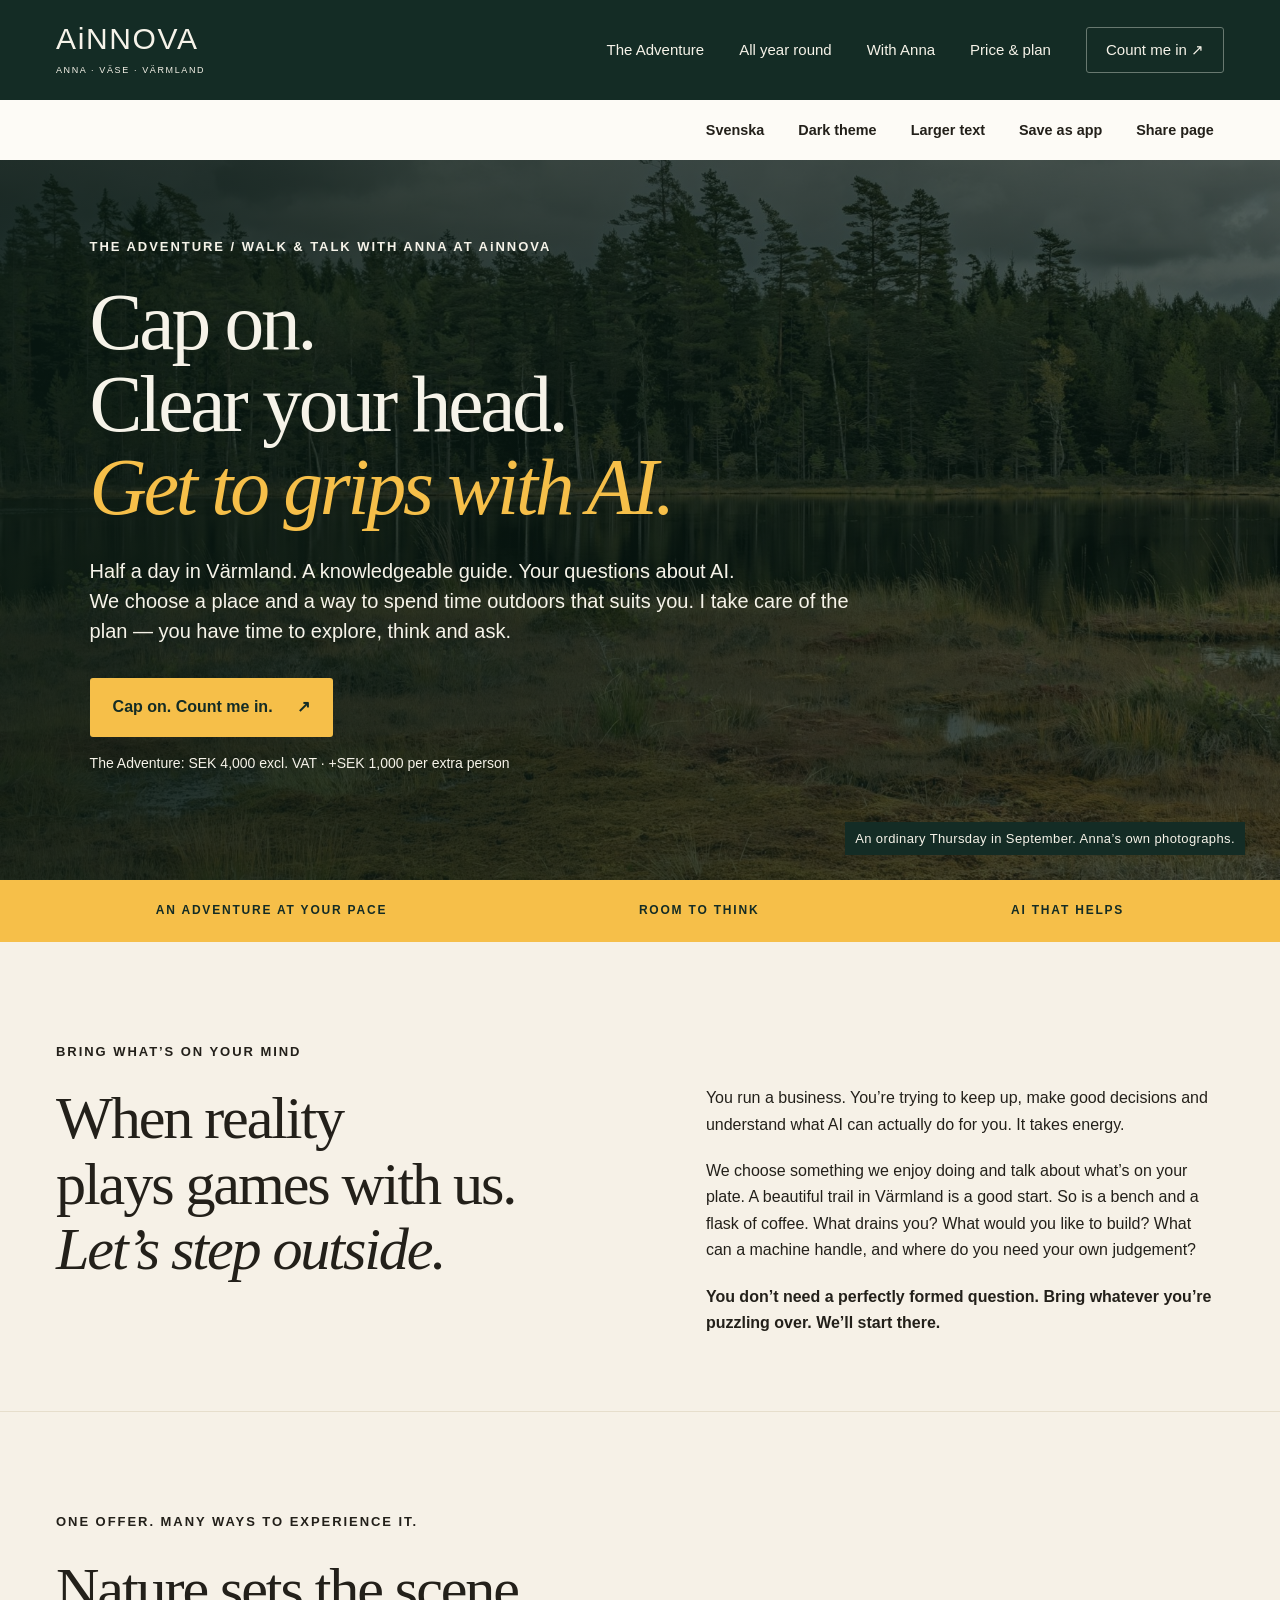
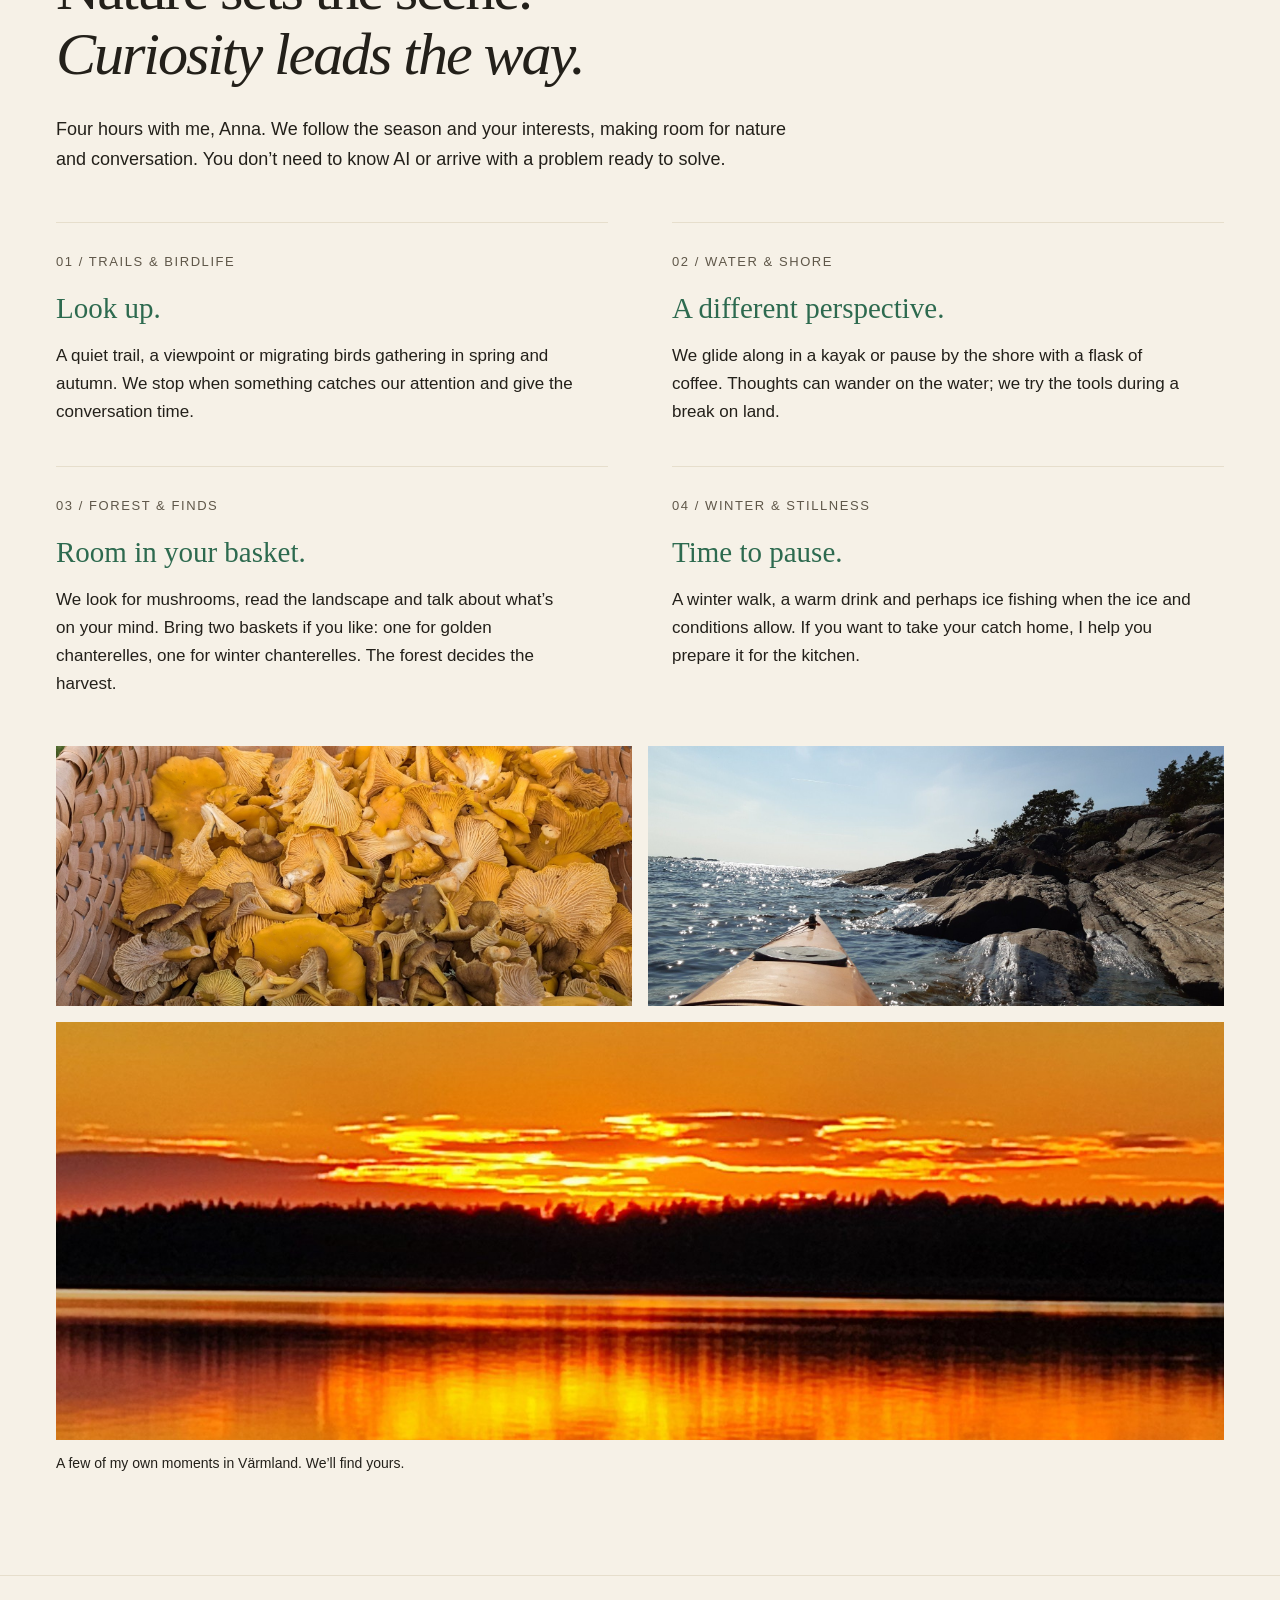
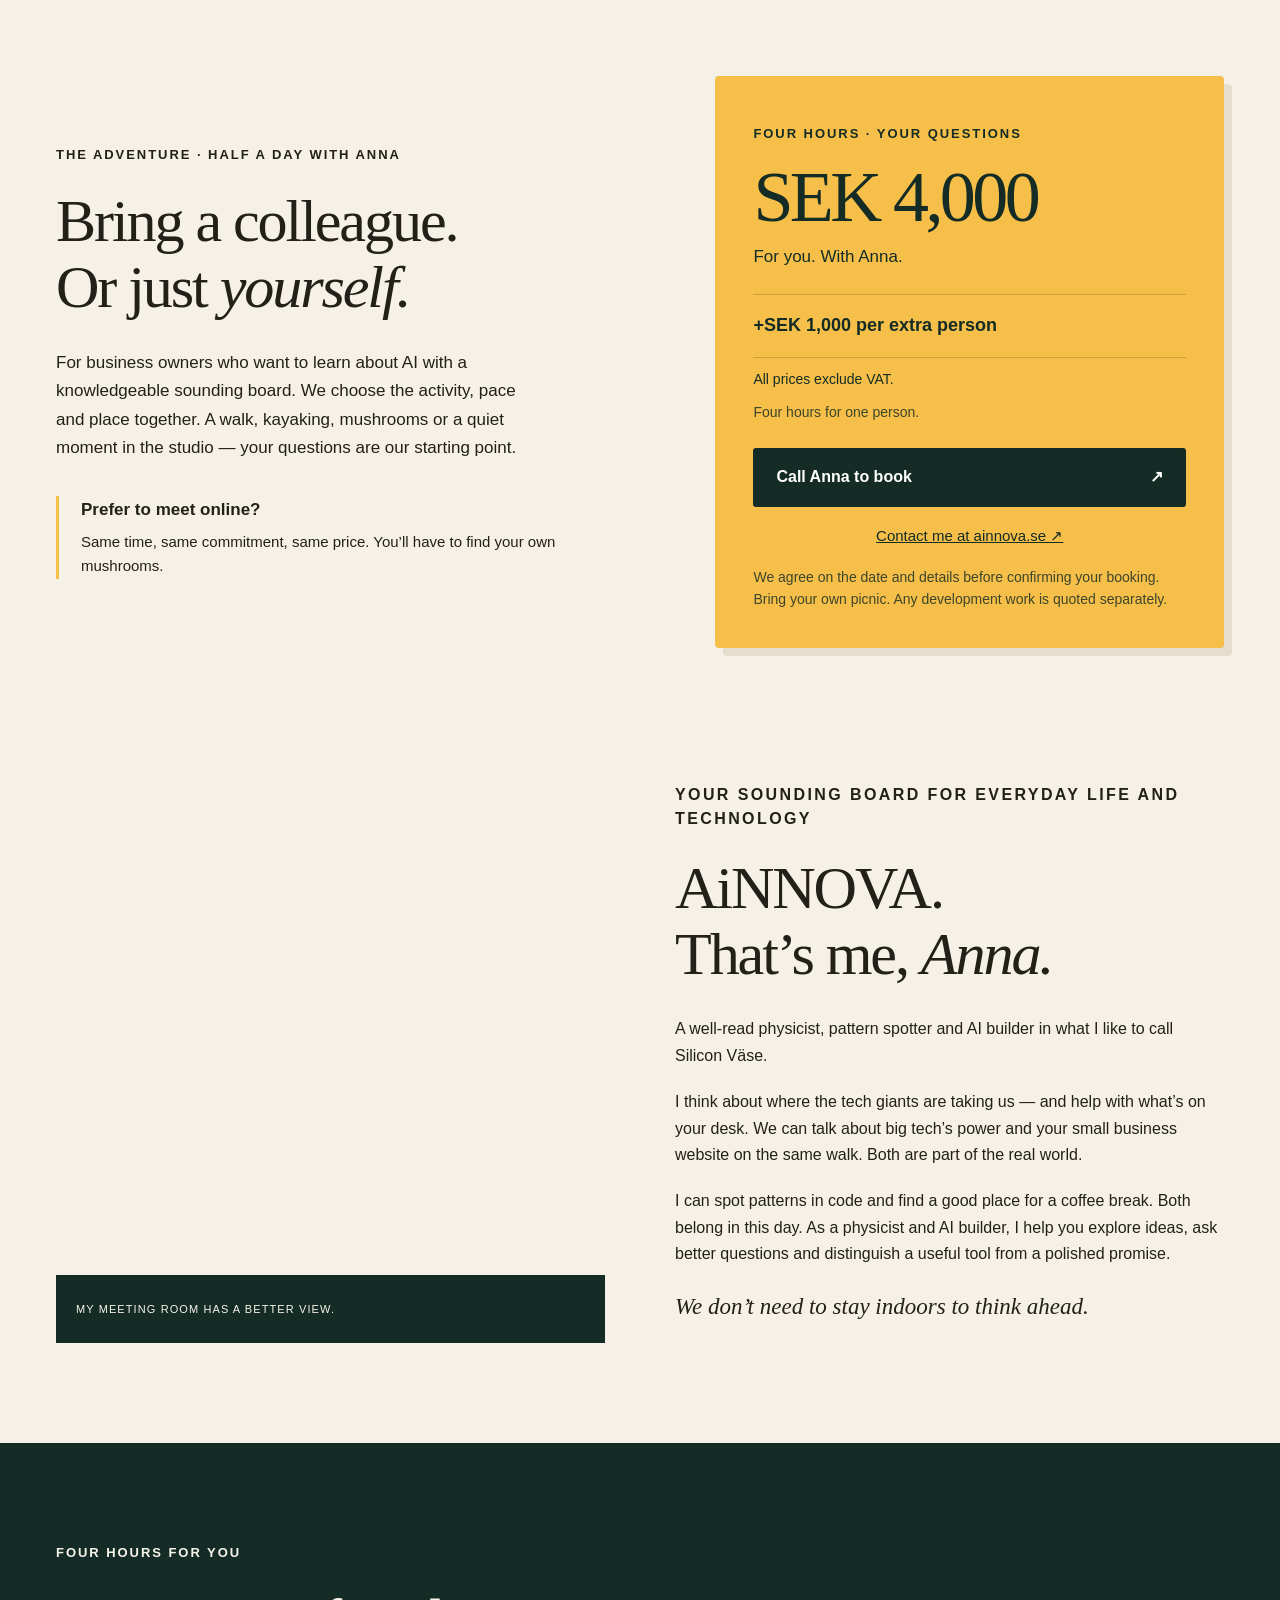
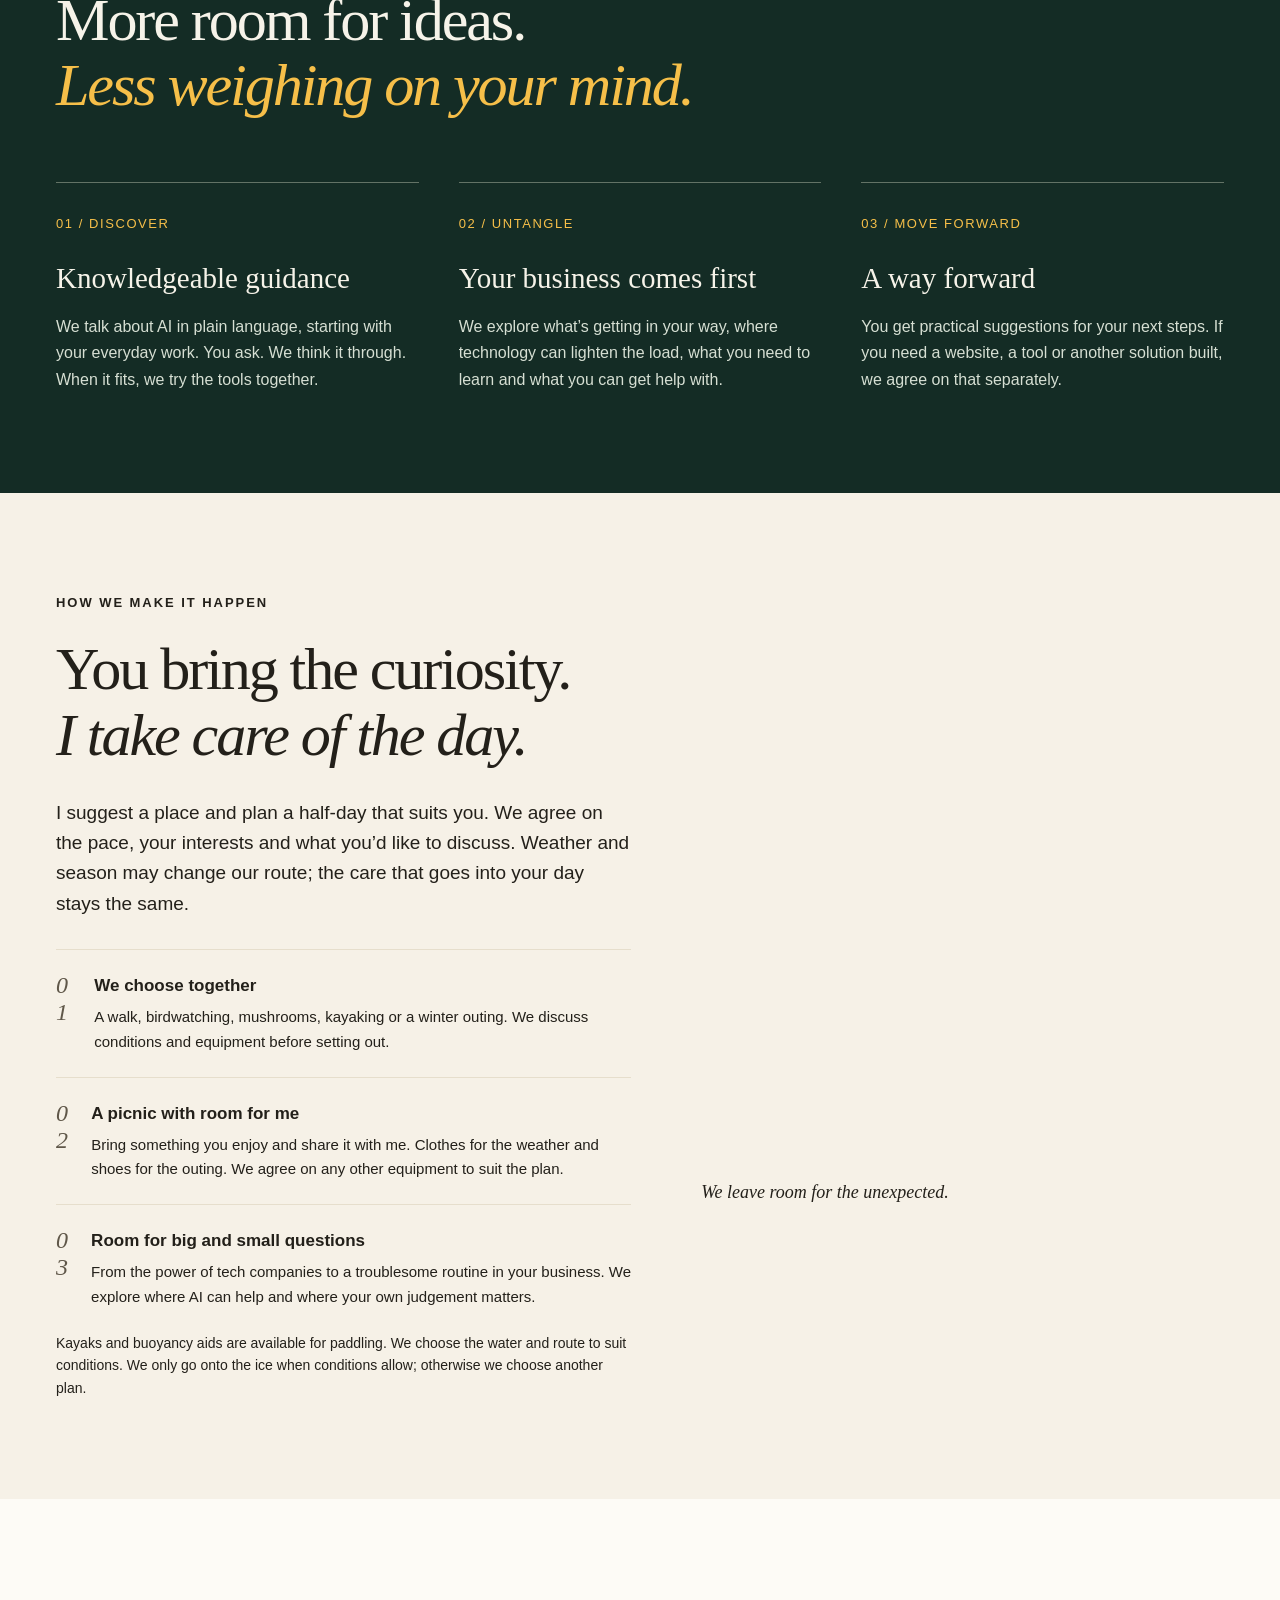
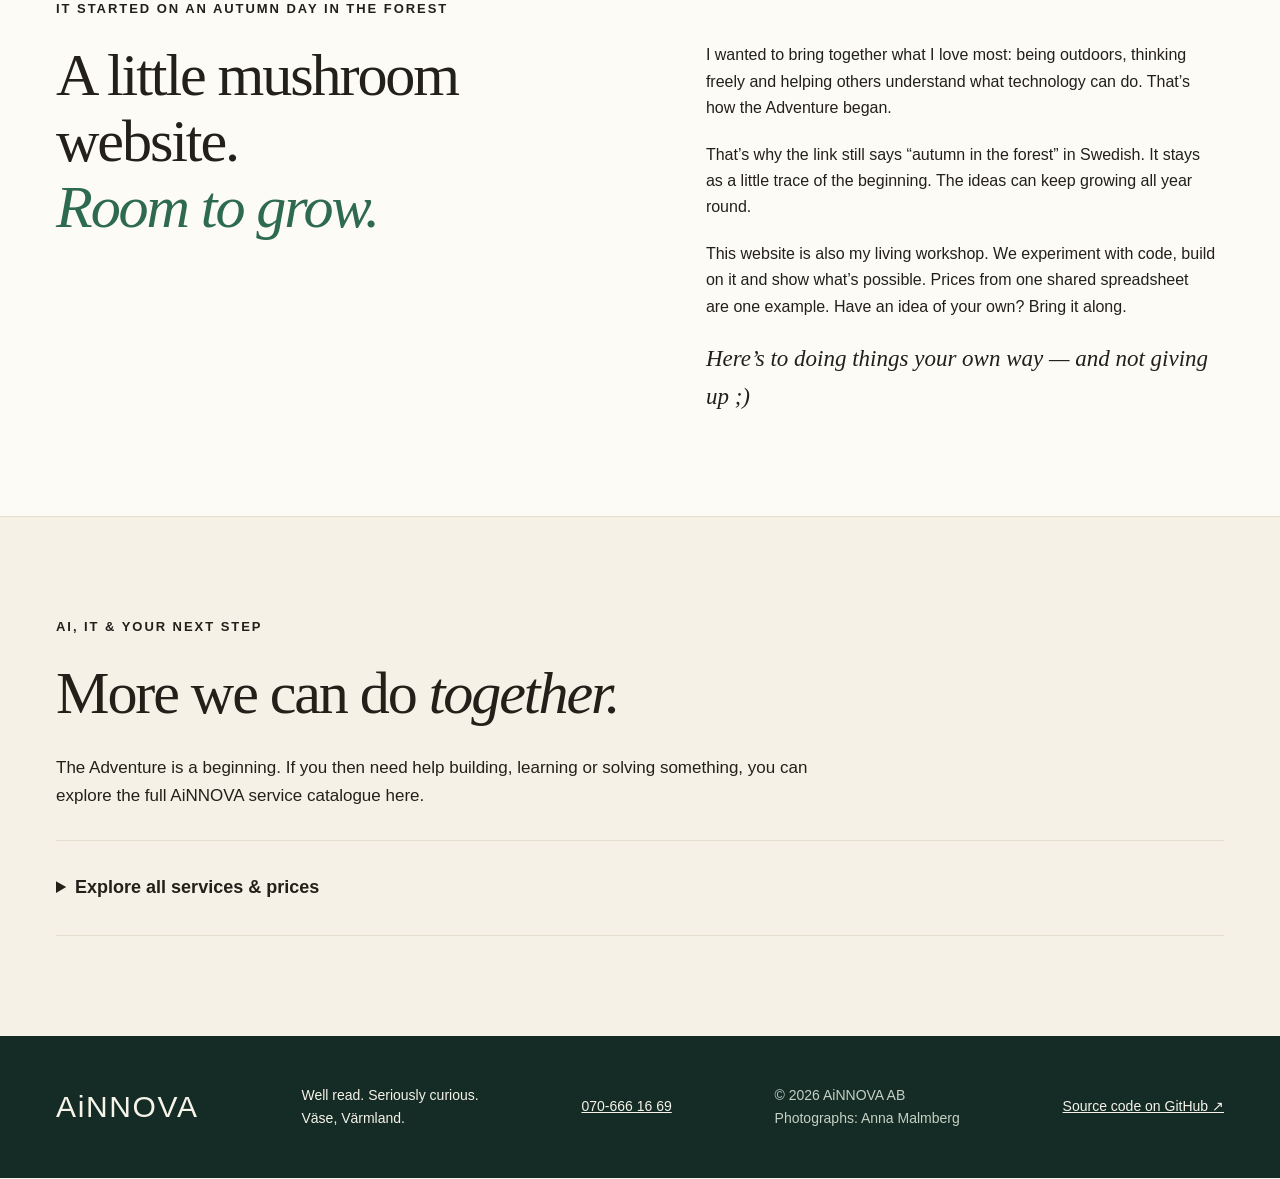
==== commit bb37f5be: "Apply house palette, crop sunset layout and clarify full catalogue count" ====
--- a/en.html
+++ b/en.html
@@ -26,12 +26,12 @@
 </section>
 <div class="ribbon"><span>AN ADVENTURE AT YOUR PACE</span><span>ROOM TO THINK</span><span>AI THAT HELPS</span></div>
 <section class="opening wrap" id="halvdagen"><p class="eyebrow">BRING WHAT’S ON YOUR MIND</p><div class="split"><h2>When reality<br>plays games with us.<br><em>Let’s step outside.</em></h2><div class="prose"><p>You run a business. You’re trying to keep up, make good decisions and understand what AI can actually do for you. It takes energy.</p><p>We choose something we enjoy doing and talk about what’s on your plate. A beautiful trail in Värmland is a good start. So is a bench and a flask of coffee. What drains you? What would you like to build? What can a machine handle, and where do you need your own judgement?</p><p class="strong">You don’t need a perfectly formed question. Bring whatever you’re puzzling over. We’ll start there.</p></div></div></section>
-<section class="possibilities wrap" id="aret-runt"><p class="eyebrow">ONE OFFER. MANY WAYS TO EXPERIENCE IT.</p><h2>Nature sets the scene.<br><em>Curiosity leads the way.</em></h2><p class="section-lead">Four hours with me, Anna. We follow the season and your interests, making room for nature and conversation. You don’t need to know AI or arrive with a problem ready to solve.</p><div class="adventure-grid"><article><span class="number">01 / TRAILS & BIRDLIFE</span><h3>Look up.</h3><p>A quiet trail, a viewpoint or migrating birds gathering in spring and autumn. We stop when something catches our attention and give the conversation time.</p></article><article><span class="number">02 / WATER & SHORE</span><h3>A different perspective.</h3><p>We glide along in a kayak or pause by the shore with a flask of coffee. Thoughts can wander on the water; we try the tools during a break on land.</p></article><article><span class="number">03 / FOREST & FINDS</span><h3>Room in your basket.</h3><p>We look for mushrooms, read the landscape and talk about what’s on your mind. Bring two baskets if you like: one for golden chanterelles, one for winter chanterelles. The forest decides the harvest.</p></article><article><span class="number">04 / WINTER & STILLNESS</span><h3>Time to pause.</h3><p>A winter walk, a warm drink and perhaps ice fishing when the ice and conditions allow. If you want to take your catch home, I help you prepare it for the kitchen.</p></article></div><div class="adventure-photos"><img src="assets/skord.jpg" width="1800" height="1350" alt="Mushroom basket from Anna’s outing" loading="lazy"><img src="assets/paddling.jpg" width="1600" height="738" alt="Kayak beside rocks and water" loading="lazy"><img src="assets/kvallsljus.jpg" width="1600" height="1200" alt="Evening light over the lake" loading="lazy"></div><p class="gallery-caption">A few of my own moments in Värmland. We’ll find yours.</p></section>
+<section class="possibilities wrap" id="aret-runt"><p class="eyebrow">ONE OFFER. MANY WAYS TO EXPERIENCE IT.</p><h2>Nature sets the scene.<br><em>Curiosity leads the way.</em></h2><p class="section-lead">Four hours with me, Anna. We follow the season and your interests, making room for nature and conversation. You don’t need to know AI or arrive with a problem ready to solve.</p><div class="adventure-grid"><article><span class="number">01 / TRAILS & BIRDLIFE</span><h3>Look up.</h3><p>A quiet trail, a viewpoint or migrating birds gathering in spring and autumn. We stop when something catches our attention and give the conversation time.</p></article><article><span class="number">02 / WATER & SHORE</span><h3>A different perspective.</h3><p>We glide along in a kayak or pause by the shore with a flask of coffee. Thoughts can wander on the water; we try the tools during a break on land.</p></article><article><span class="number">03 / FOREST & FINDS</span><h3>Room in your basket.</h3><p>We look for mushrooms, read the landscape and talk about what’s on your mind. Bring two baskets if you like: one for golden chanterelles, one for winter chanterelles. The forest decides the harvest.</p></article><article><span class="number">04 / WINTER & STILLNESS</span><h3>Time to pause.</h3><p>A winter walk, a warm drink and perhaps ice fishing when the ice and conditions allow. If you want to take your catch home, I help you prepare it for the kitchen.</p></article></div><div class="adventure-photos"><img src="assets/skord.jpg" width="1800" height="1350" alt="Mushroom basket from Anna’s outing" loading="lazy"><img src="assets/paddling.jpg" width="1600" height="738" alt="Kayak beside rocks and water" loading="lazy"><img class="sunset" src="assets/kvallsljus.jpg" width="1600" height="1200" alt="Evening light over the lake" loading="lazy"></div><p class="gallery-caption">A few of my own moments in Värmland. We’ll find yours.</p></section>
 <section class="booking wrap" id="boka"><div><p class="eyebrow">THE ADVENTURE · HALF A DAY WITH ANNA</p><h2>Bring a colleague.<br>Or just <em>yourself.</em></h2><p>For business owners who want to learn about AI with a knowledgeable sounding board. We choose the activity, pace and place together. A walk, kayaking, mushrooms or a quiet moment in the studio — your questions are our starting point.</p><div class="online"><strong>Prefer to meet online?</strong><p>Same time, same commitment, same price. You’ll have to find your own mushrooms.</p></div></div><div class="price-card"><p class="eyebrow">FOUR HOURS · YOUR QUESTIONS</p><div class="price" data-adventure-price>SEK 4,000</div><p>For you. With Anna.</p><div class="extra">+SEK 1,000 per extra person</div><p class="vat">All prices exclude VAT.</p><p id="adventure-price-status" class="small" role="status">Four hours for one person.</p><a class="button dark" href="tel:+46706661669">Call Anna to book <span>↗</span></a><a class="contact" href="https://ainnova.se/" target="_blank" rel="noopener">Contact me at ainnova.se ↗</a><p class="small">We agree on the date and details before confirming your booking. Bring your own picnic. Any development work is quoted separately.</p></div></section>
 <section class="anna wrap" id="anna"><div class="anna-image"><img src="assets/sjon.jpg" alt="Water, rocks and a quiet place for a coffee by the lake" loading="lazy" width="1800" height="1350"><span>MY MEETING ROOM HAS A BETTER VIEW.</span></div><div class="anna-text"><p class="eyebrow">YOUR SOUNDING BOARD FOR EVERYDAY LIFE AND TECHNOLOGY</p><h2>AiNNOVA.<br>That’s me, <em>Anna.</em></h2><p>A well-read physicist, pattern spotter and AI builder in what I like to call Silicon Väse.</p><p>I think about where the tech giants are taking us — and help with what’s on your desk. We can talk about big tech’s power and your small business website on the same walk. Both are part of the real world.</p><p>I can spot patterns in code and find a good place for a coffee break. Both belong in this day. As a physicist and AI builder, I help you explore ideas, ask better questions and distinguish a useful tool from a polished promise.</p><p class="signature">We don’t need to stay indoors to think ahead.</p></div></section>
 <section class="takeaway"><div class="wrap"><p class="eyebrow">FOUR HOURS FOR YOU</p><h2>More room for ideas.<br><em>Less weighing on your mind.</em></h2><div class="three"><article><span class="number">01 / DISCOVER</span><h3>Knowledgeable guidance</h3><p>We talk about AI in plain language, starting with your everyday work. You ask. We think it through. When it fits, we try the tools together.</p></article><article><span class="number">02 / UNTANGLE</span><h3>Your business comes first</h3><p>We explore what’s getting in your way, where technology can lighten the load, what you need to learn and what you can get help with.</p></article><article><span class="number">03 / MOVE FORWARD</span><h3>A way forward</h3><p>You get practical suggestions for your next steps. If you need a website, a tool or another solution built, we agree on that separately.</p></article></div></div></section>
 <section class="packing wrap" id="packlista"><div class="packing-copy"><p class="eyebrow">HOW WE MAKE IT HAPPEN</p><h2>You bring the curiosity.<br><em>I take care of the day.</em></h2><p class="lead">I suggest a place and plan a half-day that suits you. We agree on the pace, your interests and what you’d like to discuss. Weather and season may change our route; the care that goes into your day stays the same.</p><ul><li><span>01</span><div><strong>We choose together</strong><p>A walk, birdwatching, mushrooms, kayaking or a winter outing. We discuss conditions and equipment before setting out.</p></div></li><li><span>02</span><div><strong>A picnic with room for me</strong><p>Bring something you enjoy and share it with me. Clothes for the weather and shoes for the outing. We agree on any other equipment to suit the plan.</p></div></li><li><span>03</span><div><strong>Room for big and small questions</strong><p>From the power of tech companies to a troublesome routine in your business. We explore where AI can help and where your own judgement matters.</p></div></li></ul><p id="paddling" class="small">Kayaks and buoyancy aids are available for paddling. We choose the water and route to suit conditions. We only go onto the ice when conditions allow; otherwise we choose another plan.</p></div><figure class="host-photo"><img src="assets/kantareller.jpg" width="1800" height="1350" loading="lazy" alt="Chanterelles in the forest moss"><figcaption>We leave room for the unexpected.</figcaption></figure></section>
 
 <section class="origin wrap" id="historien"><p class="eyebrow">IT STARTED ON AN AUTUMN DAY IN THE FOREST</p><div class="split"><h2>A little mushroom website.<br><em>Room to grow.</em></h2><div class="prose"><p>I wanted to bring together what I love most: being outdoors, thinking freely and helping others understand what technology can do. That’s how the Adventure began.</p><p>That’s why the link still says “autumn in the forest” in Swedish. It stays as a little trace of the beginning. The ideas can keep growing all year round.</p><p>This website is also my living workshop. We experiment with code, build on it and show what’s possible. Prices from one shared spreadsheet are one example. Have an idea of your own? Bring it along.</p><p class="signature">Here’s to doing things your own way — and not giving up ;)</p></div></div></section>
-<section class="shared-prices wrap" id="prislista" aria-labelledby="prices-title"><p class="eyebrow">AI, IT & YOUR NEXT STEP</p><h2 id="prices-title">More we can do <em>together.</em></h2><p class="price-intro">The Adventure is a beginning. If you then need help building, learning or solving something, you can explore the full AiNNOVA service catalogue here.</p><details class="catalog"><summary>Explore all services & prices</summary><p>All prices exclude VAT. Service descriptions are published in Swedish. The Adventure’s base price comes from this same list. The four-hour arrangement and extra-person charge are shown in the offer above.</p><div class="price-controls" hidden><label for="price-category">Choose a category</label><select id="price-category"></select><button id="price-refresh" type="button">Refresh prices</button></div><p id="prices-status" role="status" aria-live="polite">Loading the latest prices…</p><div id="price-results" aria-busy="true"></div><noscript><p>Enable JavaScript to load the shared price list, or contact Anna for current prices.</p><a href="https://ainnova.se/kontakt">Contact Anna</a></noscript><a class="sheet-source" href="https://docs.google.com/spreadsheets/d/100PEqY3XRUEuU4xr8TG1np9TGmksDdTHOjvTgjWZd1M/edit?usp=sharing" target="_blank" rel="noopener">Open the source spreadsheet ↗</a></details></section></main><footer><a class="brand" href="https://ainnova.se/">AiNNOVA</a><p>Well read. Seriously curious.<br>Väse, Värmland.</p><a href="tel:+46706661669">070-666 16 69</a><p class="small">© 2026 AiNNOVA AB<br>Photographs: Anna Malmberg</p><a class="source-link" href="https://github.com/Annamalmberg2/ainnova-host-i-skogen" target="_blank" rel="noopener">Source code on GitHub ↗</a></footer>
+<section class="shared-prices wrap" id="prislista" aria-labelledby="prices-title"><p class="eyebrow">AI, IT & YOUR NEXT STEP</p><h2 id="prices-title">More we can do <em>together.</em></h2><p class="price-intro">The Adventure is a beginning. If you then need help building, learning or solving something, you can explore the full AiNNOVA service catalogue here.</p><details class="catalog"><summary>Explore all services & prices</summary><p>All prices exclude VAT. Service descriptions are published in Swedish. The Adventure’s base price comes from this same list. The four-hour arrangement and extra-person charge are shown in the offer above.</p><div class="price-controls" hidden><label for="price-category">Choose a category</label><select id="price-category"></select><button id="price-refresh" type="button">Refresh prices</button></div><p id="prices-status" role="status" aria-live="polite">Loading the latest prices…</p><p id="price-count" role="status" aria-live="polite"></p><div id="price-results" aria-busy="true"></div><noscript><p>Enable JavaScript to load the shared price list, or contact Anna for current prices.</p><a href="https://ainnova.se/kontakt">Contact Anna</a></noscript><a class="sheet-source" href="https://docs.google.com/spreadsheets/d/100PEqY3XRUEuU4xr8TG1np9TGmksDdTHOjvTgjWZd1M/edit?usp=sharing" target="_blank" rel="noopener">Open the source spreadsheet ↗</a></details></section></main><footer><a class="brand" href="https://ainnova.se/">AiNNOVA</a><p>Well read. Seriously curious.<br>Väse, Värmland.</p><a href="tel:+46706661669">070-666 16 69</a><p class="small">© 2026 AiNNOVA AB<br>Photographs: Anna Malmberg</p><a class="source-link" href="https://github.com/Annamalmberg2/ainnova-host-i-skogen" target="_blank" rel="noopener">Source code on GitHub ↗</a></footer>
 <dialog id="install-help" aria-labelledby="install-title"><h2 id="install-title">Save AiNNOVA as an app</h2><p>On iPhone or iPad: open this page in Safari, tap Share and choose Add to Home Screen.</p><p>On Android: open this page in Chrome and choose Install app or Add to Home screen from the menu.</p><p>On a computer: look for the install icon in the address bar in Chrome or Edge. In Safari, choose File → Add to Dock.</p><p id="offline-note">Once the page has been saved for offline use, you can read it without a connection. External links and contacting Anna require a connection.</p><form method="dialog"><button class="button dark">Close</button></form></dialog><p id="status" class="sr-only" role="status" aria-live="polite"></p></body></html>
--- a/style.css
+++ b/style.css
@@ -1,4 +1,4 @@
-:root{--forest:#142c25;--ink:#203b30;--gold:#f6bf49;--paper:#f6f3e9;--line:#ced1c3;--surface:#e6eadf;--on-forest:#f6f3e9;--muted:#66531c;--control-border:#768678}*{box-sizing:border-box}html{scroll-behavior:smooth;scroll-padding-top:30px}body{margin:0;background:var(--paper);color:var(--ink);font:17px/1.65 -apple-system,BlinkMacSystemFont,'Segoe UI',sans-serif}a{color:inherit}img{display:block;max-width:100%;object-fit:cover}h1,h2,h3,p,figure{margin:0}h1,h2,h3{font-family:Georgia,'Times New Roman',serif;font-weight:400}h2{font-size:clamp(38px,4.7vw,68px);line-height:1.09;letter-spacing:-.035em}h3{font-size:29px;line-height:1.2}em{font-weight:400}p+p{margin-top:20px}.wrap{max-width:1280px;margin:auto;padding:100px 56px}.eyebrow{font-size:12px;font-weight:700;letter-spacing:.15em;line-height:1.5;margin-bottom:24px}header{height:100px;display:flex;align-items:center;justify-content:space-between;padding:0 56px;background:var(--forest);color:var(--on-forest)}.brand{text-decoration:none;font-size:30px;letter-spacing:.055em;font-weight:500;line-height:1.1}.brand span{display:block;font-size:9px;letter-spacing:.18em;margin-top:9px}nav{display:flex;align-items:center;gap:35px;font-size:14px}nav a{text-decoration:none}.nav-book{border:1px solid #687970;padding:10px 19px;border-radius:3px}.hero{position:relative;min-height:720px;display:flex;align-items:center;color:var(--on-forest);isolation:isolate}.hero-photo,.hero-shade{position:absolute;inset:0;width:100%;height:100%;z-index:-2}.hero-photo{object-position:center 60%}.hero-shade{z-index:-1;background:linear-gradient(90deg,rgba(8,24,18,.88),rgba(8,24,18,.76) 65%,rgba(8,24,18,.70))}.hero-content{padding:64px 7%;width:100%}h1{font-size:clamp(52px,6.2vw,91px);line-height:1.04;letter-spacing:-.04em}h1 em{color:var(--gold)}.intro{font-size:20px;line-height:1.5;margin-top:28px}.button{min-height:54px;display:inline-flex;align-items:center;justify-content:space-between;gap:24px;padding:16px 23px;font-size:15px;font-weight:650;text-decoration:none;border-radius:3px;transition:transform .18s,background .18s}.button:hover{transform:translateY(-2px)}.gold{background:var(--gold);color:var(--forest);margin-top:32px}.hero-meta{font-size:13px;margin-top:15px}.photo-note{background:var(--forest);color:var(--on-forest);padding:6px 10px;position:absolute;bottom:25px;right:35px;font-size:11px;letter-spacing:.03em}.ribbon{background:var(--gold);display:flex;justify-content:space-around;padding:21px 30px;font-size:12px;font-weight:700;letter-spacing:.15em}.split{display:grid;grid-template-columns:1.1fr 1fr;gap:80px}.prose{max-width:510px}.strong{font-weight:650}.opening{padding-bottom:75px}.anna{display:grid;grid-template-columns:1fr 1fr;gap:70px;padding-top:35px}.anna-image{position:relative;min-height:560px}.anna-image img{height:100%;width:100%}.anna-image span{position:absolute;bottom:0;left:0;right:0;padding:25px 20px;background:var(--forest);color:var(--on-forest);font-size:11px;letter-spacing:.1em}.anna-text h2{margin-bottom:30px}.anna-text p{font-size:16px}.signature{font-family:Georgia,serif;font-style:italic;font-size:23px!important}.takeaway{background:var(--forest);color:var(--on-forest)}.takeaway h2 em{color:var(--gold)}.three{display:grid;grid-template-columns:repeat(3,1fr);gap:40px;margin-top:64px}.three article{border-top:1px solid #637366;padding-top:26px}.number{font-size:12px;letter-spacing:.12em;color:var(--muted)}.takeaway .number{color:var(--gold)}.three h3{margin:24px 0 18px}.three p{color:inherit;font-size:16px}.takeaway .three p{color:#d6dfd3}.packing{display:grid;grid-template-columns:1.1fr 1fr;gap:70px;align-items:start}.lead{font-size:19px;line-height:1.6;margin-top:30px}.packing ul{padding:0;list-style:none;margin:30px 0 0}.packing li{display:flex;gap:22px;border-top:1px solid var(--line);padding:22px 0}.packing li>span{font:italic 24px Georgia;color:var(--muted)}.packing li p{font-size:15px;margin-top:5px}.harvest{margin-top:50px;transform:rotate(2deg);background:white;padding:12px;box-shadow:0 12px 30px #122b2515}.harvest img{height:560px;width:100%}.harvest figcaption{font:italic 17px/1.5 Georgia;padding:19px 10px}.photo-pair{padding-top:0;padding-bottom:70px;display:grid;grid-template-columns:1fr 1fr;gap:22px}.photo-pair img{width:100%;height:280px}.booking{border-top:1px solid var(--line);display:grid;grid-template-columns:1.1fr 1fr;gap:100px;align-items:center}.booking h2{margin-bottom:30px}.booking>div>p{max-width:480px}.online{margin-top:34px;border-left:3px solid var(--gold);padding-left:22px}.online p{font-size:15px;margin-top:6px}.price-card{padding:38px;background:var(--gold);border-radius:4px;box-shadow:8px 8px 0 #dddfcf}.price-card .eyebrow{margin-bottom:18px}.price{font:70px/1 Georgia;letter-spacing:-.05em}.price span{font-size:30px}.price-card>p{margin-top:10px}.extra{border-top:1px solid #9b782f70;border-bottom:1px solid #9b782f70;padding:16px 0;margin-top:23px;font-size:18px;font-weight:600}.vat{font-size:13px}.dark{background:var(--forest);color:white;width:100%;margin-top:25px}.contact{display:block;text-align:center;font-size:14px;margin:17px 0}.small{font-size:12px;line-height:1.6}.price-card .small{color:#3d452b}footer{display:flex;justify-content:space-between;align-items:center;gap:30px;padding:48px 56px;background:var(--forest);color:var(--on-forest)}footer p,footer>a:not(.brand){font-size:14px}footer .small{font-size:12px;color:#c6d0c4}.skip{position:absolute;top:-100px;z-index:10;padding:12px;background:var(--gold)}.skip:focus{top:8px}a:focus-visible{outline:3px solid #cf7c22;outline-offset:5px}@media(min-width:1600px){.hero-content{max-width:1440px;margin:auto}.hero{min-height:800px}}@media(max-width:900px){header{padding:0 26px}nav{gap:18px}.wrap{padding:65px 28px}.split,.anna,.packing,.booking{gap:35px}.hero{min-height:680px}.hero-content{padding:60px 35px}h1{font-size:70px}.anna-image{min-height:480px}.harvest img{height:460px}.price-card{padding:25px}.price{font-size:60px}footer{padding:35px 28px;flex-wrap:wrap}.three{gap:25px}.photo-pair{padding-top:0}}@media(max-width:620px){header{height:85px;padding:0 21px}.brand{font-size:25px}.brand span{font-size:8px}nav>a:not(.nav-book){display:none}.nav-book{font-size:12px;padding:9px 12px}.hero{min-height:680px;align-items:flex-start}.hero-content{padding:58px 23px 85px}.hero .eyebrow{max-width:260px;font-size:10px}h1{font-size:clamp(44px,11.8vw,66px)}.hero-shade{background:rgba(8,24,18,.80)}.intro{font-size:17px}.button{font-size:14px;padding:15px 18px;gap:12px}.hero-meta{font-size:11px}.photo-note{left:23px;right:20px;font-size:10px}.ribbon{padding:17px 12px;gap:12px;font-size:8px;letter-spacing:.06em}.wrap{padding:58px 23px}.split,.anna,.packing,.booking,.three{grid-template-columns:1fr}.split{gap:28px}.anna{padding-top:0}.anna-image{height:380px;min-height:0}.anna-text h2{margin-bottom:23px}.three{margin-top:38px;gap:35px}.three h3{margin-top:14px}.packing{gap:20px}.harvest{margin:0 7px}.harvest img{height:390px}.photo-pair{padding-top:0;gap:12px}.photo-pair img{height:190px}.booking{gap:35px}.price-card{padding:30px 25px}.price{font-size:72px}footer{display:grid;grid-template-columns:1fr 1fr;gap:25px;padding:35px 23px}footer .brand{font-size:26px}footer p,footer>a:not(.brand){font-size:12px}}@media(prefers-reduced-motion:reduce){html{scroll-behavior:auto}.button{transition:none}}
+:root{--forest:#142c25;--ink:#23201a;--gold:#f6bf49;--paper:#f6f1e7;--line:#e6decc;--surface:#fdfbf6;--on-forest:#f6f3e9;--muted:#5f5749;--control-border:#768678}*{box-sizing:border-box}html{scroll-behavior:smooth;scroll-padding-top:30px}body{margin:0;background:var(--paper);color:var(--ink);font:17px/1.65 -apple-system,BlinkMacSystemFont,'Segoe UI',sans-serif}a{color:inherit}img{display:block;max-width:100%;object-fit:cover}h1,h2,h3,p,figure{margin:0}h1,h2,h3{font-family:var(--serif);font-weight:400}h2{font-size:clamp(38px,4.7vw,68px);line-height:1.09;letter-spacing:-.035em}h3{font-size:29px;line-height:1.2}em{font-weight:400}p+p{margin-top:20px}.wrap{max-width:1280px;margin:auto;padding:100px 56px}.eyebrow{font-size:12px;font-weight:700;letter-spacing:.15em;line-height:1.5;margin-bottom:24px}header{height:100px;display:flex;align-items:center;justify-content:space-between;padding:0 56px;background:var(--forest);color:var(--on-forest)}.brand{text-decoration:none;font-size:30px;letter-spacing:.055em;font-weight:500;line-height:1.1}.brand span{display:block;font-size:9px;letter-spacing:.18em;margin-top:9px}nav{display:flex;align-items:center;gap:35px;font-size:14px}nav a{text-decoration:none}.nav-book{border:1px solid #687970;padding:10px 19px;border-radius:3px}.hero{position:relative;min-height:720px;display:flex;align-items:center;color:var(--on-forest);isolation:isolate}.hero-photo,.hero-shade{position:absolute;inset:0;width:100%;height:100%;z-index:-2}.hero-photo{object-position:center 60%}.hero-shade{z-index:-1;background:linear-gradient(90deg,rgba(8,24,18,.88),rgba(8,24,18,.76) 65%,rgba(8,24,18,.70))}.hero-content{padding:64px 7%;width:100%}h1{font-size:clamp(52px,6.2vw,91px);line-height:1.04;letter-spacing:-.04em}h1 em{color:var(--gold)}.intro{font-size:20px;line-height:1.5;margin-top:28px}.button{min-height:54px;display:inline-flex;align-items:center;justify-content:space-between;gap:24px;padding:16px 23px;font-size:15px;font-weight:650;text-decoration:none;border-radius:3px;transition:transform .18s,background .18s}.button:hover{transform:translateY(-2px)}.gold{background:var(--gold);color:var(--forest);margin-top:32px}.hero-meta{font-size:13px;margin-top:15px}.photo-note{background:var(--forest);color:var(--on-forest);padding:6px 10px;position:absolute;bottom:25px;right:35px;font-size:11px;letter-spacing:.03em}.ribbon{background:var(--gold);display:flex;justify-content:space-around;padding:21px 30px;font-size:12px;font-weight:700;letter-spacing:.15em}.split{display:grid;grid-template-columns:1.1fr 1fr;gap:80px}.prose{max-width:510px}.strong{font-weight:650}.opening{padding-bottom:75px}.anna{display:grid;grid-template-columns:1fr 1fr;gap:70px;padding-top:35px}.anna-image{position:relative;min-height:560px}.anna-image img{height:100%;width:100%}.anna-image span{position:absolute;bottom:0;left:0;right:0;padding:25px 20px;background:var(--forest);color:var(--on-forest);font-size:11px;letter-spacing:.1em}.anna-text h2{margin-bottom:30px}.anna-text p{font-size:16px}.signature{font-family:Georgia,serif;font-style:italic;font-size:23px!important}.takeaway{background:var(--forest);color:var(--on-forest)}.takeaway h2 em{color:var(--gold)}.three{display:grid;grid-template-columns:repeat(3,1fr);gap:40px;margin-top:64px}.three article{border-top:1px solid #637366;padding-top:26px}.number{font-size:12px;letter-spacing:.12em;color:var(--muted)}.takeaway .number{color:var(--gold)}.three h3{margin:24px 0 18px}.three p{color:inherit;font-size:16px}.takeaway .three p{color:#d6dfd3}.packing{display:grid;grid-template-columns:1.1fr 1fr;gap:70px;align-items:start}.lead{font-size:19px;line-height:1.6;margin-top:30px}.packing ul{padding:0;list-style:none;margin:30px 0 0}.packing li{display:flex;gap:22px;border-top:1px solid var(--line);padding:22px 0}.packing li>span{font:italic 24px Georgia;color:var(--muted)}.packing li p{font-size:15px;margin-top:5px}.harvest{margin-top:50px;transform:rotate(2deg);background:white;padding:12px;box-shadow:0 12px 30px #122b2515}.harvest img{height:560px;width:100%}.harvest figcaption{font:italic 17px/1.5 Georgia;padding:19px 10px}.photo-pair{padding-top:0;padding-bottom:70px;display:grid;grid-template-columns:1fr 1fr;gap:22px}.photo-pair img{width:100%;height:280px}.booking{border-top:1px solid var(--line);display:grid;grid-template-columns:1.1fr 1fr;gap:100px;align-items:center}.booking h2{margin-bottom:30px}.booking>div>p{max-width:480px}.online{margin-top:34px;border-left:3px solid var(--gold);padding-left:22px}.online p{font-size:15px;margin-top:6px}.price-card{padding:38px;background:var(--gold);border-radius:4px;box-shadow:8px 8px 0 #dddfcf}.price-card .eyebrow{margin-bottom:18px}.price{font:70px/1 Georgia;letter-spacing:-.05em}.price span{font-size:30px}.price-card>p{margin-top:10px}.extra{border-top:1px solid #9b782f70;border-bottom:1px solid #9b782f70;padding:16px 0;margin-top:23px;font-size:18px;font-weight:600}.vat{font-size:13px}.dark{background:var(--forest);color:white;width:100%;margin-top:25px}.contact{display:block;text-align:center;font-size:14px;margin:17px 0}.small{font-size:12px;line-height:1.6}.price-card .small{color:#3d452b}footer{display:flex;justify-content:space-between;align-items:center;gap:30px;padding:48px 56px;background:var(--forest);color:var(--on-forest)}footer p,footer>a:not(.brand){font-size:14px}footer .small{font-size:12px;color:#c6d0c4}.skip{position:absolute;top:-100px;z-index:10;padding:12px;background:var(--gold)}.skip:focus{top:8px}a:focus-visible{outline:3px solid #cf7c22;outline-offset:5px}@media(min-width:1600px){.hero-content{max-width:1440px;margin:auto}.hero{min-height:800px}}@media(max-width:900px){header{padding:0 26px}nav{gap:18px}.wrap{padding:65px 28px}.split,.anna,.packing,.booking{gap:35px}.hero{min-height:680px}.hero-content{padding:60px 35px}h1{font-size:70px}.anna-image{min-height:480px}.harvest img{height:460px}.price-card{padding:25px}.price{font-size:60px}footer{padding:35px 28px;flex-wrap:wrap}.three{gap:25px}.photo-pair{padding-top:0}}@media(max-width:620px){header{height:85px;padding:0 21px}.brand{font-size:25px}.brand span{font-size:8px}nav>a:not(.nav-book){display:none}.nav-book{font-size:12px;padding:9px 12px}.hero{min-height:680px;align-items:flex-start}.hero-content{padding:58px 23px 85px}.hero .eyebrow{max-width:260px;font-size:10px}h1{font-size:clamp(44px,11.8vw,66px)}.hero-shade{background:rgba(8,24,18,.80)}.intro{font-size:17px}.button{font-size:14px;padding:15px 18px;gap:12px}.hero-meta{font-size:11px}.photo-note{left:23px;right:20px;font-size:10px}.ribbon{padding:17px 12px;gap:12px;font-size:8px;letter-spacing:.06em}.wrap{padding:58px 23px}.split,.anna,.packing,.booking,.three{grid-template-columns:1fr}.split{gap:28px}.anna{padding-top:0}.anna-image{height:380px;min-height:0}.anna-text h2{margin-bottom:23px}.three{margin-top:38px;gap:35px}.three h3{margin-top:14px}.packing{gap:20px}.harvest{margin:0 7px}.harvest img{height:390px}.photo-pair{padding-top:0;gap:12px}.photo-pair img{height:190px}.booking{gap:35px}.price-card{padding:30px 25px}.price{font-size:72px}footer{display:grid;grid-template-columns:1fr 1fr;gap:25px;padding:35px 23px}footer .brand{font-size:26px}footer p,footer>a:not(.brand){font-size:12px}}@media(prefers-reduced-motion:reduce){html{scroll-behavior:auto}.button{transition:none}}
 /* Reading controls and accessible progressive enhancement. */
 .access-bar{background:var(--surface);padding:10px 4%;display:flex;justify-content:flex-end;gap:8px;flex-wrap:wrap}.access-bar a,.access-bar button{font:600 .9rem/1.3 -apple-system,BlinkMacSystemFont,'Segoe UI',sans-serif;min-height:44px;padding:10px 14px;background:transparent;border:1px solid var(--control-border);border-radius:3px;color:var(--ink);cursor:pointer;text-decoration:none;display:inline-flex;align-items:center;justify-content:center}.access-bar [aria-pressed=true]{background:#142c25;color:#fff}.access-bar [hidden]{display:none}button:focus-visible{outline:3px solid #965309;outline-offset:3px}.sr-only{position:absolute;width:1px;height:1px;overflow:hidden;clip-path:inset(50%);white-space:nowrap}dialog{max-width:min(600px,calc(100% - 32px));padding:32px;border:2px solid #142c25;border-radius:8px;color:var(--ink);background:var(--paper);max-height:85vh;overflow:auto}dialog::backdrop{background:#071c18b3}dialog h2{font-size:2rem;margin-bottom:24px}dialog p{font-size:1rem}dialog button{border:0;cursor:pointer;justify-content:center}.source-link{min-height:44px;display:inline-flex;align-items:center}body{font-size:1.0625rem}.intro{font-size:1.25rem}.prose,.anna-text p,.three p{font-size:1rem}.lead{font-size:1.1875rem}.packing li p,.online p{font-size:.9375rem}.eyebrow,.number{font-size:.8125rem}.hero-meta,.vat,.small,footer .small{font-size:.875rem}.photo-note{font-size:.8125rem}.button{font-size:1rem}nav{font-size:.9375rem}.contact{font-size:.9375rem}h1{font-size:clamp(3.1rem,6.2vw,5.7rem)}h2{font-size:clamp(2.375rem,4.7vw,4.25rem)}h3{font-size:1.8125rem}html.large-text{font-size:22px}.large-text .split,.large-text .anna,.large-text .packing,.large-text .booking{grid-template-columns:1fr}.large-text .three{grid-template-columns:1fr}.large-text .hero{min-height:850px}.large-text .hero-content{max-width:100%;overflow-wrap:anywhere}.large-text .prose,.large-text .booking>div>p{max-width:none}.large-text header{height:auto;padding-top:24px;padding-bottom:24px;flex-wrap:wrap;gap:20px}.large-text .price{font-size:4rem}.large-text .access-bar{justify-content:flex-start}@media(max-width:620px){h1{font-size:clamp(2.7rem,11vw,4.1rem)}.hero-meta{font-size:.875rem}.photo-note{font-size:.75rem}.hero{min-height:730px}.hero .eyebrow{font-size:.75rem}.intro{font-size:1.0625rem}.ribbon{font-size:.75rem;flex-wrap:wrap}.access-bar{justify-content:center;padding:10px 12px}.access-bar a,.access-bar button{font-size:.875rem}.hero-content{padding-bottom:90px}.photo-note{bottom:16px}.large-text h1{font-size:2.3rem}.large-text .hero{min-height:900px}.large-text .hero-meta{max-width:240px}.large-text .button{white-space:normal}.large-text footer{grid-template-columns:1fr}.brand span{font-size:.625rem}.anna-image span{font-size:.75rem}}@media(forced-colors:active){.button,.price-card,.access-bar button{border:2px solid ButtonText}.hero-shade{background:Canvas}.hero-photo{opacity:.08}}@media print{header,nav,.access-bar,.hero-photo,.hero-shade,.photo-pair,.anna-image,.harvest,dialog,footer{display:none!important}.hero,.takeaway{background:white;color:black;min-height:0}.hero-content,.wrap{padding:20px}.split,.anna,.packing,.booking,.three{display:block}.hero h1 em,.takeaway h2 em{color:black}.price-card{box-shadow:none;border:1px solid black}.button{display:none}.photo-note{position:static}.three article{break-inside:avoid}}
 /* Reflow and focus remain usable with enlarged browser text. */
@@ -14,8 +14,8 @@
 /* One consistent palette per theme; dark photo panels and gold price cards
    keep their own foreground colors instead of inheriting a page background. */
 :root{color-scheme:light}
-:root[data-theme="dark"]{color-scheme:dark;--paper:#15221d;--ink:#f1eee3;--surface:#20342b;--line:#697a6d;--muted:#e4c987;--control-border:#9dac9f}
-@media(prefers-color-scheme:dark){:root:not([data-theme="light"]){color-scheme:dark;--paper:#15221d;--ink:#f1eee3;--surface:#20342b;--line:#697a6d;--muted:#e4c987;--control-border:#9dac9f}}
+:root[data-theme="dark"]{color-scheme:dark;--paper:#1b1915;--ink:#ece4d4;--surface:#232019;--line:#332e25;--muted:#b0a794;--control-border:#9dac9f}
+@media(prefers-color-scheme:dark){:root:not([data-theme="light"]){color-scheme:dark;--paper:#1b1915;--ink:#ece4d4;--surface:#232019;--line:#332e25;--muted:#b0a794;--control-border:#9dac9f}}
 .ribbon,.price-card,.skip{color:#142c25}.price-card{box-shadow:8px 8px 0 var(--line)}
 .price-controls select{border-color:var(--control-border)}
 .access-bar{gap:4px;padding-block:8px}.access-bar a,.access-bar button{border-color:transparent}.access-bar a:hover,.access-bar button:hover{border-color:var(--control-border)}
@@ -33,3 +33,15 @@
 .large-text .adventure-grid{grid-template-columns:1fr}
 @media(max-width:700px){.adventure-grid{grid-template-columns:1fr;gap:28px}.adventure-photos{gap:8px}.adventure-photos img{height:150px}.host-photo img{height:340px}}
 @media print{:root{--paper:#fff;--ink:#000;--surface:#fff;--muted:#000}.adventure-photos{display:none}}
+
+/* AiNNOVA house palette: gold surfaces retain dark text for contrast. */
+:root{--green:#2d6a4f;--accent:#a9812f;--serif:"Iowan Old Style","Palatino Linotype","Book Antiqua",Palatino,"New York",Georgia,serif;--sans:-apple-system,BlinkMacSystemFont,"SF Pro Text","Avenir Next","Segoe UI",sans-serif}
+:root[data-theme="dark"]{--green:#63ac82;--accent:#d3ae63}
+@media(prefers-color-scheme:dark){:root:not([data-theme="light"]){--green:#63ac82;--accent:#d3ae63}}
+body,.access-bar a,.access-bar button{font-family:var(--sans)}
+.signature,.price,.service-item .service-price{font-family:var(--serif)}
+.adventure-grid h3,.origin h2 em{color:var(--green)}
+.adventure-photos .sunset{object-position:50% 62%;aspect-ratio:2.4/1;height:auto;align-self:center}
+#price-count{font-weight:600;margin-block:16px}
+.adventure-photos{grid-template-columns:1fr 1fr}.adventure-photos .sunset{grid-column:1/-1;aspect-ratio:2.8/1}
+@media(max-width:700px){.adventure-photos .sunset{aspect-ratio:2.4/1}}
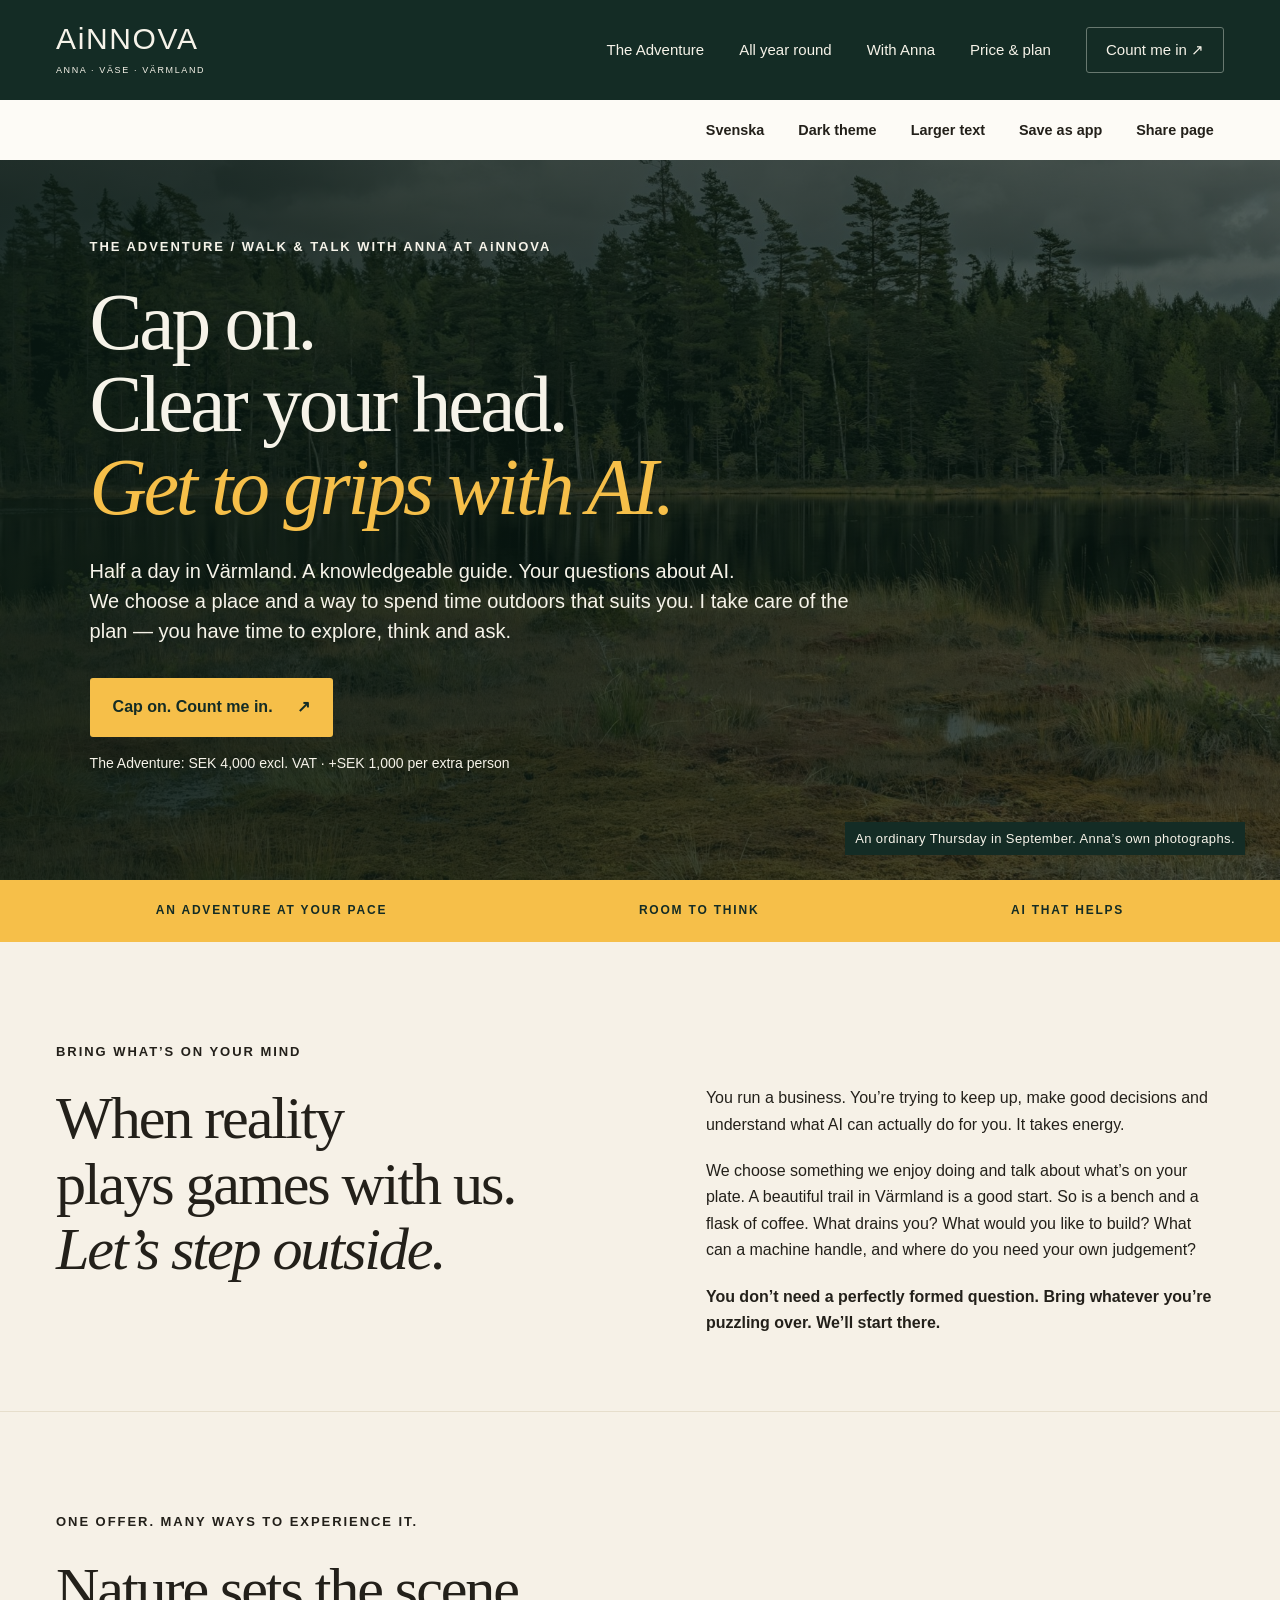
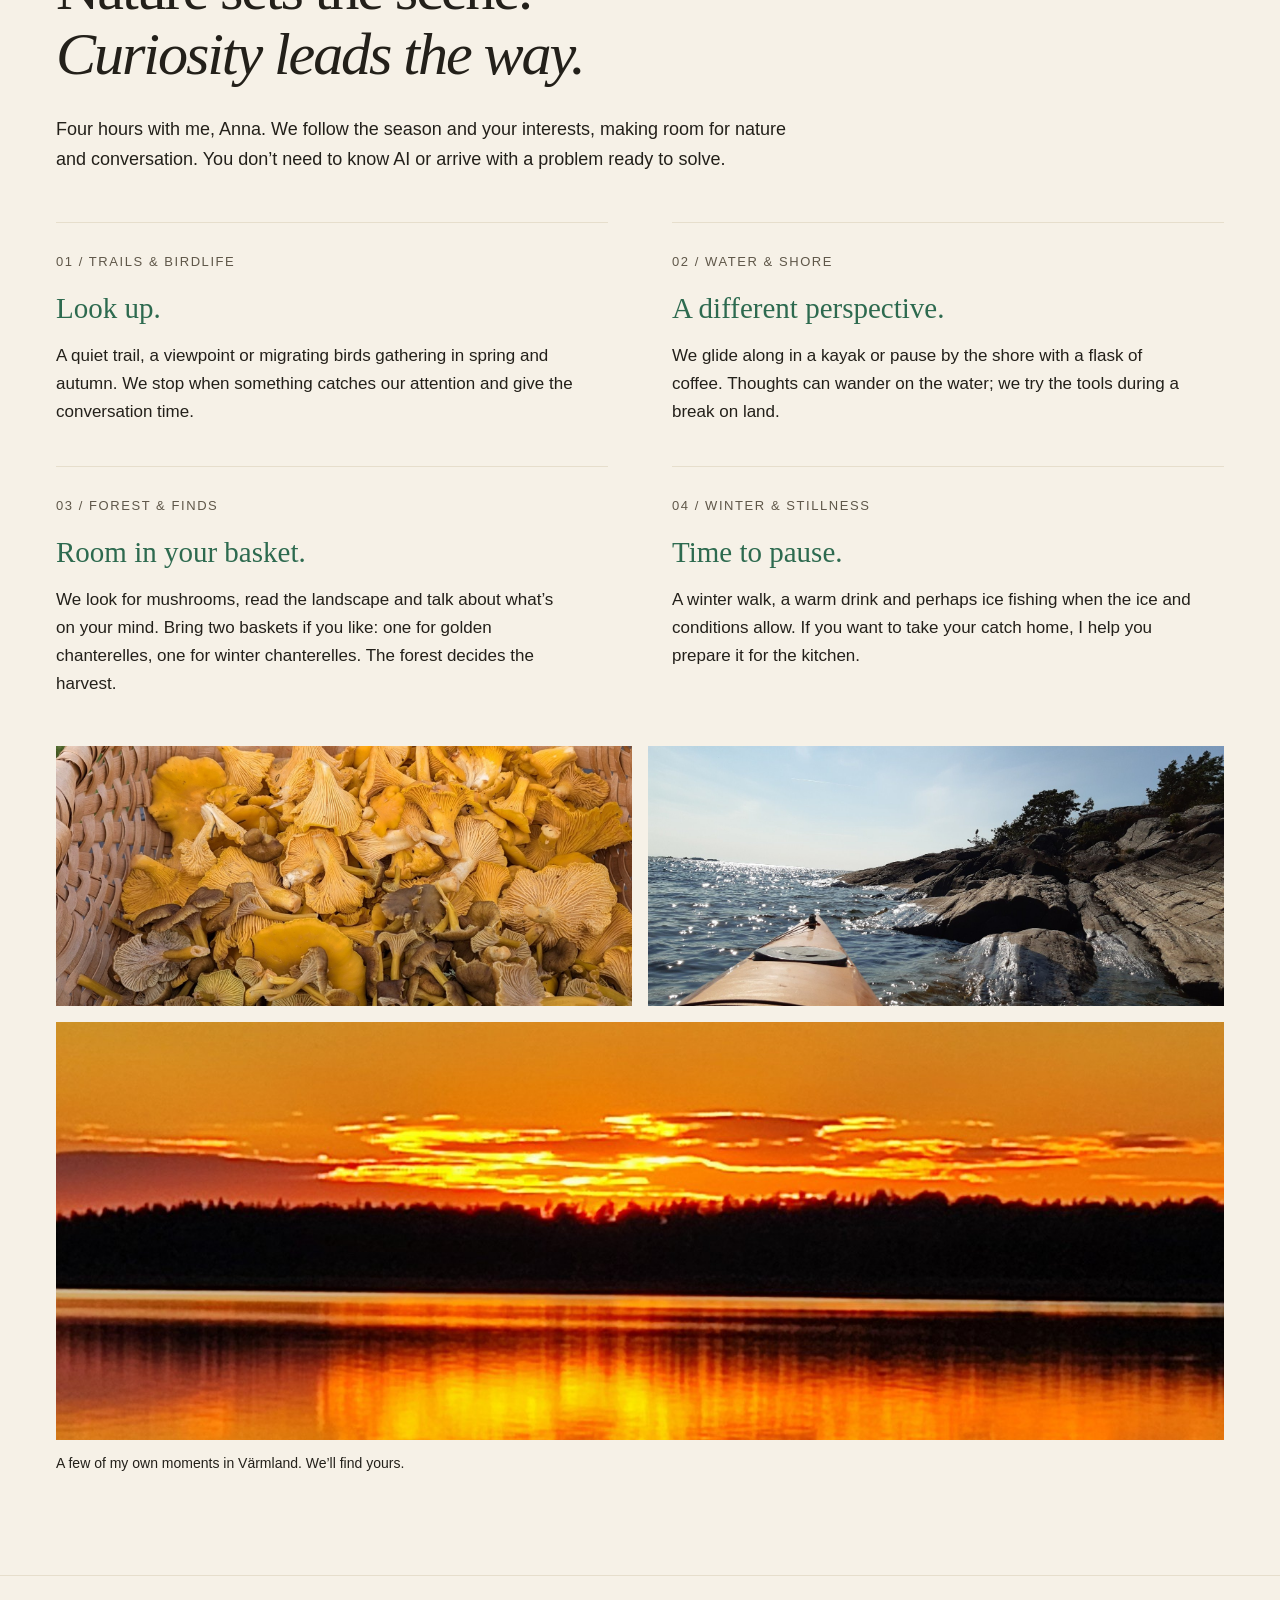
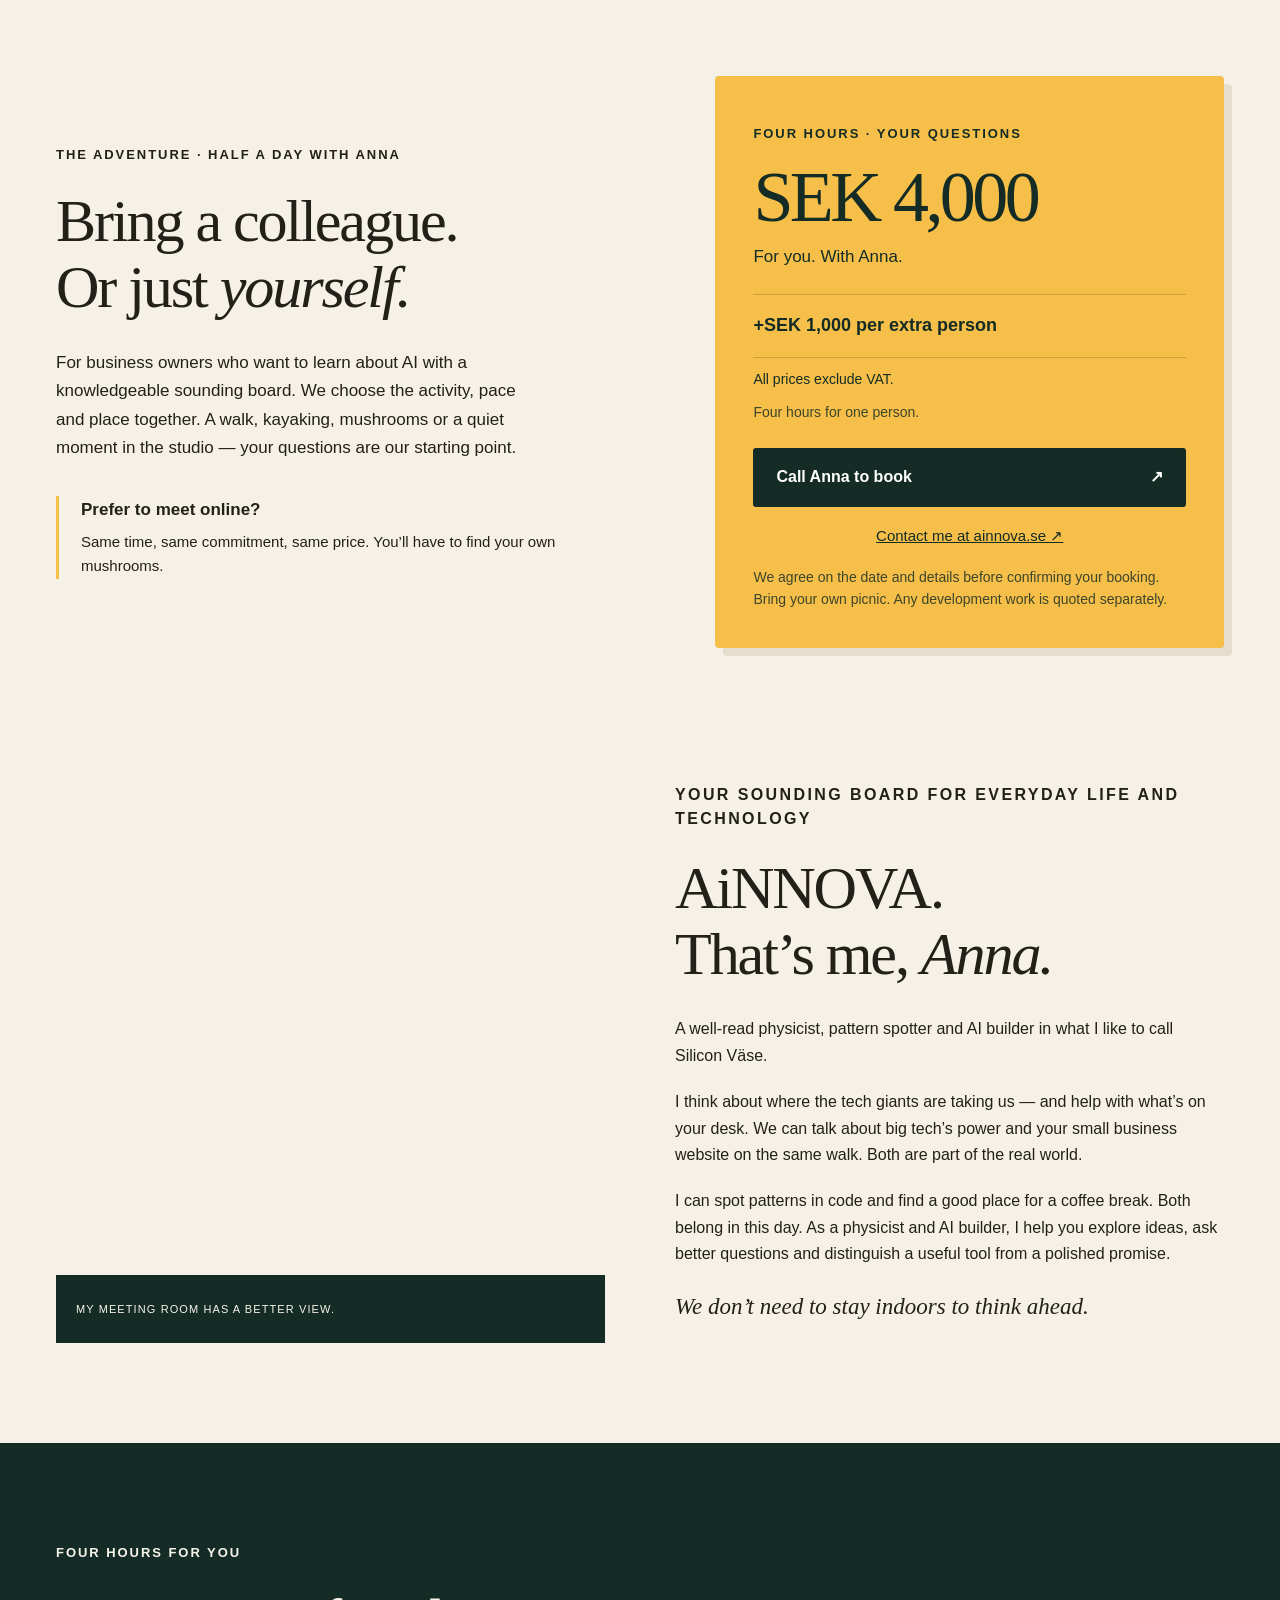
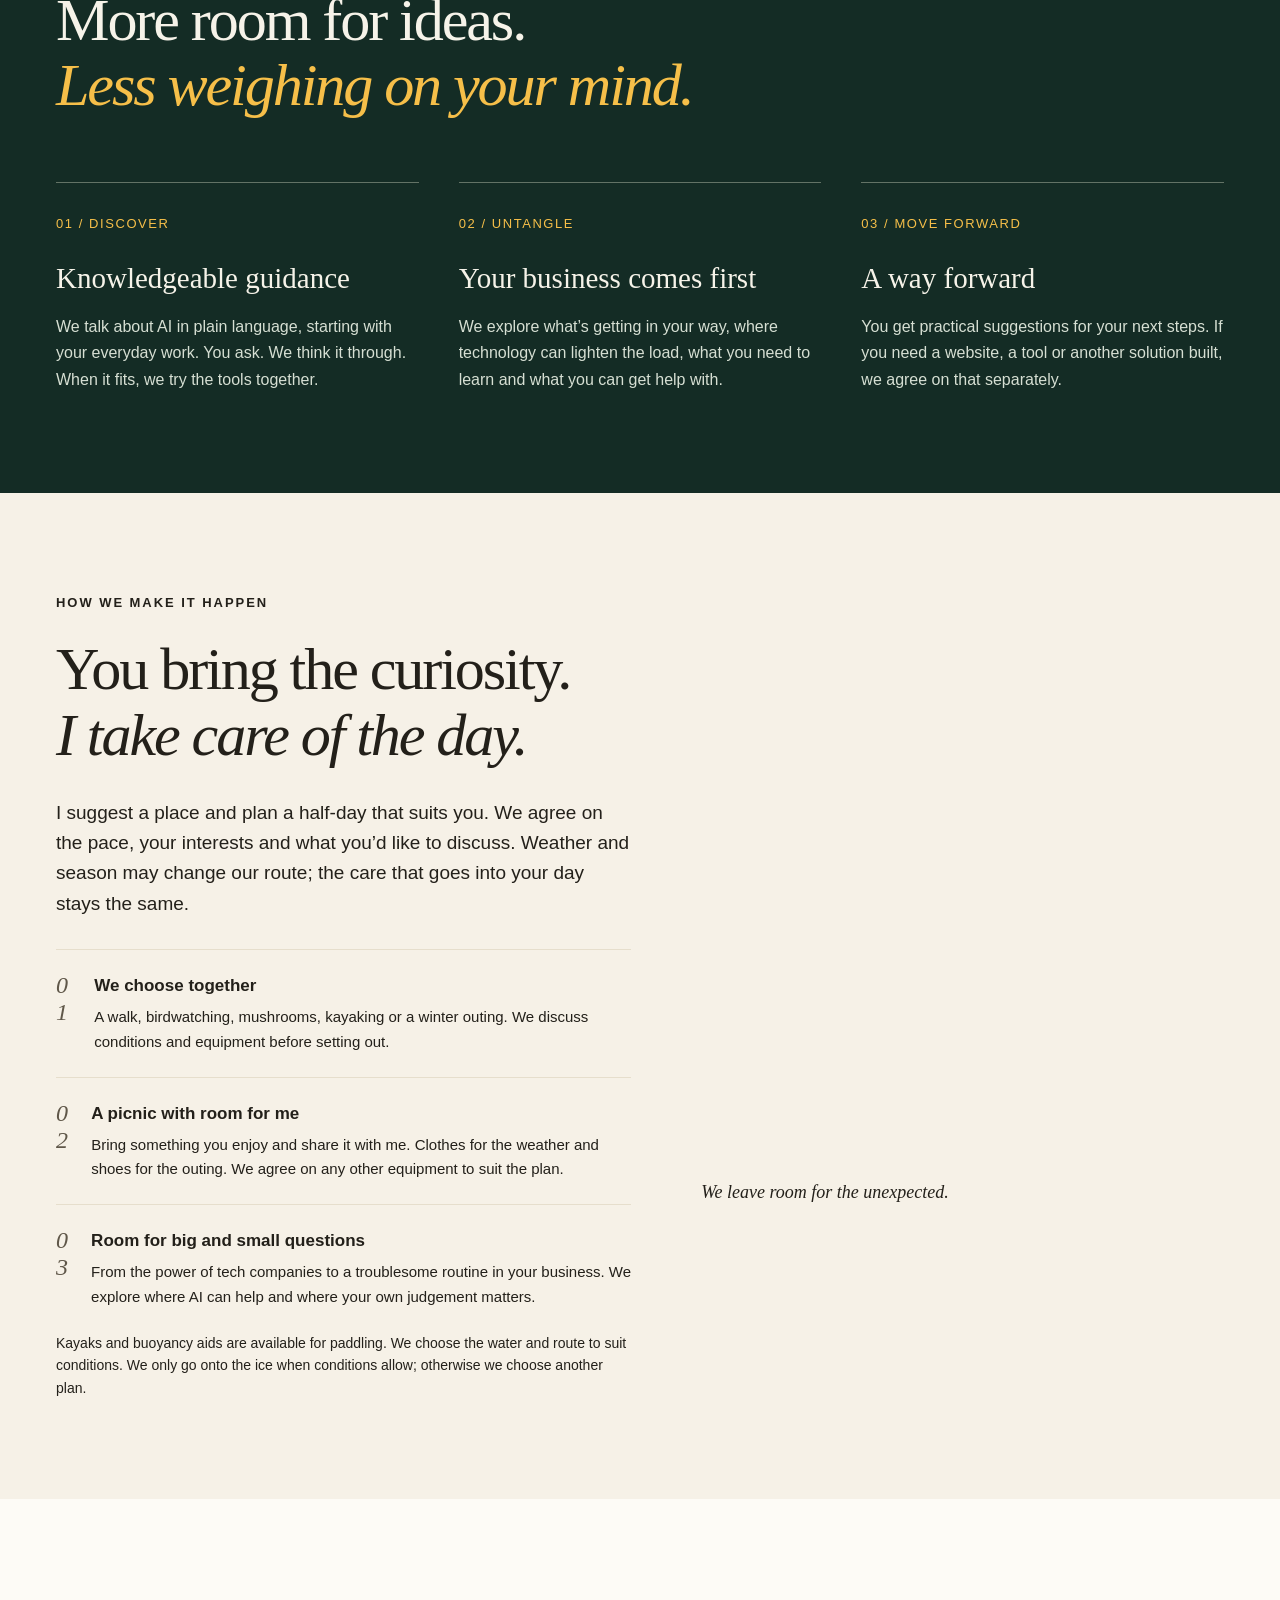
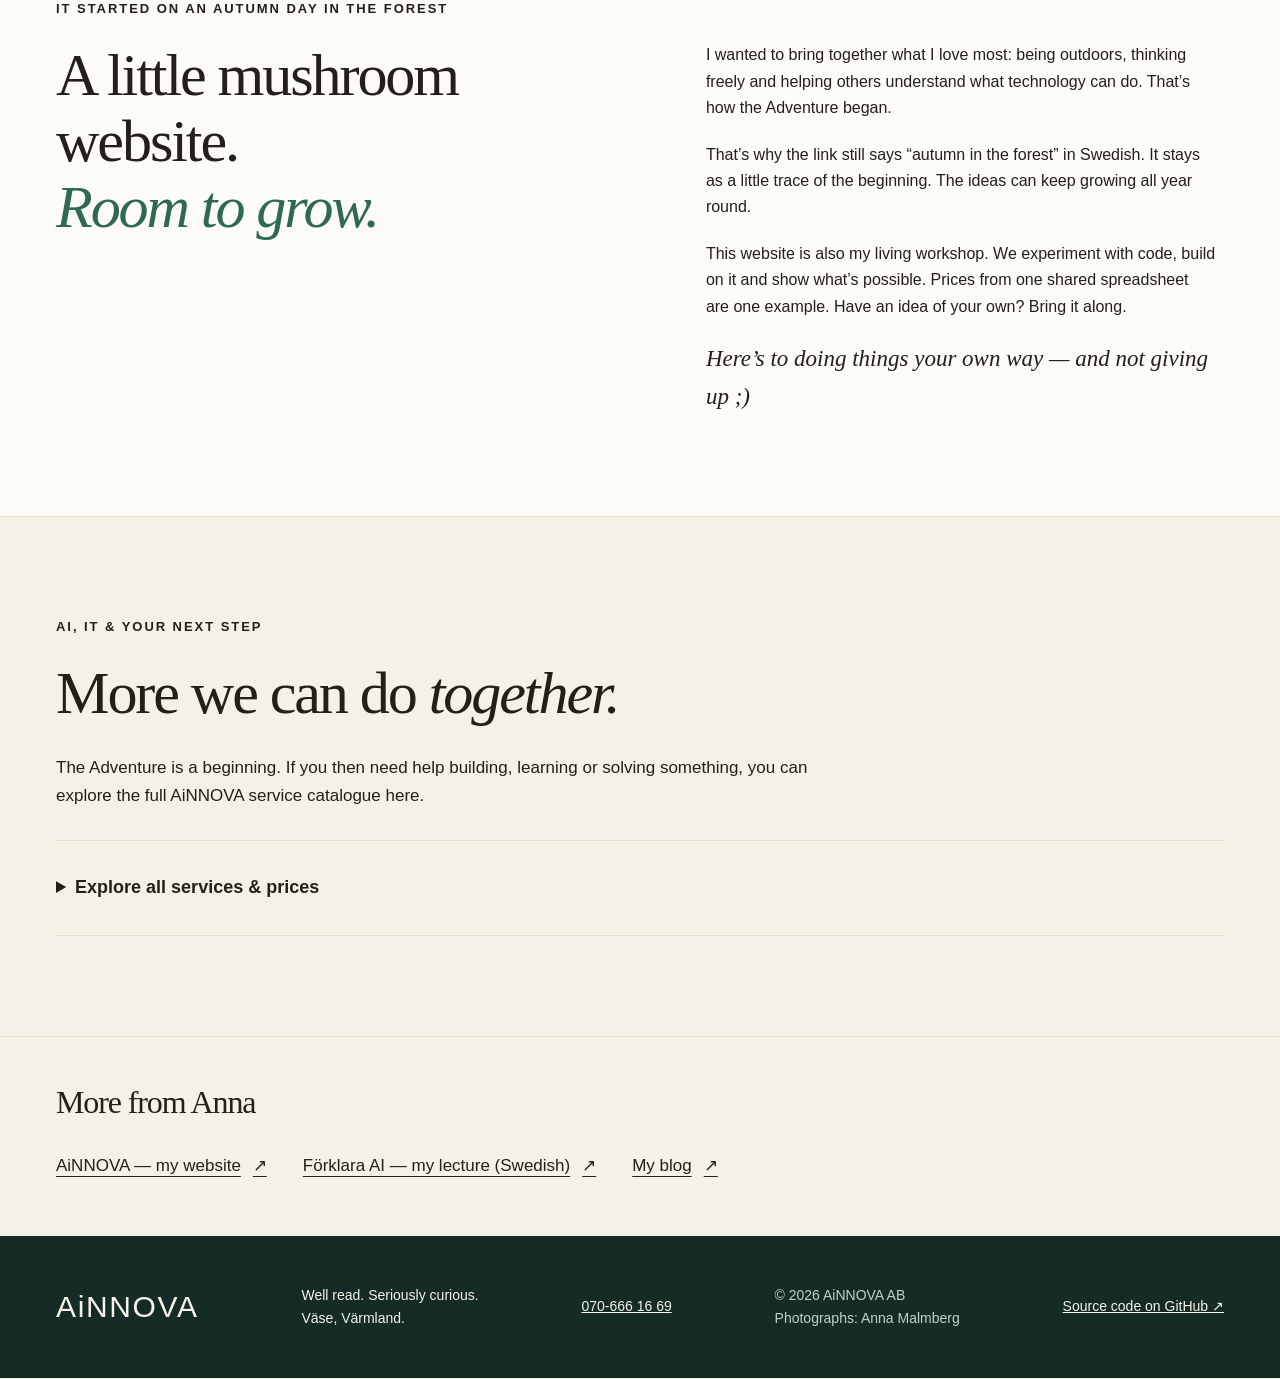
==== commit e603ea90: "Add Anna website, lecture and blog links" ====
--- a/en.html
+++ b/en.html
@@ -33,5 +33,5 @@
 <section class="packing wrap" id="packlista"><div class="packing-copy"><p class="eyebrow">HOW WE MAKE IT HAPPEN</p><h2>You bring the curiosity.<br><em>I take care of the day.</em></h2><p class="lead">I suggest a place and plan a half-day that suits you. We agree on the pace, your interests and what you’d like to discuss. Weather and season may change our route; the care that goes into your day stays the same.</p><ul><li><span>01</span><div><strong>We choose together</strong><p>A walk, birdwatching, mushrooms, kayaking or a winter outing. We discuss conditions and equipment before setting out.</p></div></li><li><span>02</span><div><strong>A picnic with room for me</strong><p>Bring something you enjoy and share it with me. Clothes for the weather and shoes for the outing. We agree on any other equipment to suit the plan.</p></div></li><li><span>03</span><div><strong>Room for big and small questions</strong><p>From the power of tech companies to a troublesome routine in your business. We explore where AI can help and where your own judgement matters.</p></div></li></ul><p id="paddling" class="small">Kayaks and buoyancy aids are available for paddling. We choose the water and route to suit conditions. We only go onto the ice when conditions allow; otherwise we choose another plan.</p></div><figure class="host-photo"><img src="assets/kantareller.jpg" width="1800" height="1350" loading="lazy" alt="Chanterelles in the forest moss"><figcaption>We leave room for the unexpected.</figcaption></figure></section>
 
 <section class="origin wrap" id="historien"><p class="eyebrow">IT STARTED ON AN AUTUMN DAY IN THE FOREST</p><div class="split"><h2>A little mushroom website.<br><em>Room to grow.</em></h2><div class="prose"><p>I wanted to bring together what I love most: being outdoors, thinking freely and helping others understand what technology can do. That’s how the Adventure began.</p><p>That’s why the link still says “autumn in the forest” in Swedish. It stays as a little trace of the beginning. The ideas can keep growing all year round.</p><p>This website is also my living workshop. We experiment with code, build on it and show what’s possible. Prices from one shared spreadsheet are one example. Have an idea of your own? Bring it along.</p><p class="signature">Here’s to doing things your own way — and not giving up ;)</p></div></div></section>
-<section class="shared-prices wrap" id="prislista" aria-labelledby="prices-title"><p class="eyebrow">AI, IT & YOUR NEXT STEP</p><h2 id="prices-title">More we can do <em>together.</em></h2><p class="price-intro">The Adventure is a beginning. If you then need help building, learning or solving something, you can explore the full AiNNOVA service catalogue here.</p><details class="catalog"><summary>Explore all services & prices</summary><p>All prices exclude VAT. Service descriptions are published in Swedish. The Adventure’s base price comes from this same list. The four-hour arrangement and extra-person charge are shown in the offer above.</p><div class="price-controls" hidden><label for="price-category">Choose a category</label><select id="price-category"></select><button id="price-refresh" type="button">Refresh prices</button></div><p id="prices-status" role="status" aria-live="polite">Loading the latest prices…</p><p id="price-count" role="status" aria-live="polite"></p><div id="price-results" aria-busy="true"></div><noscript><p>Enable JavaScript to load the shared price list, or contact Anna for current prices.</p><a href="https://ainnova.se/kontakt">Contact Anna</a></noscript><a class="sheet-source" href="https://docs.google.com/spreadsheets/d/100PEqY3XRUEuU4xr8TG1np9TGmksDdTHOjvTgjWZd1M/edit?usp=sharing" target="_blank" rel="noopener">Open the source spreadsheet ↗</a></details></section></main><footer><a class="brand" href="https://ainnova.se/">AiNNOVA</a><p>Well read. Seriously curious.<br>Väse, Värmland.</p><a href="tel:+46706661669">070-666 16 69</a><p class="small">© 2026 AiNNOVA AB<br>Photographs: Anna Malmberg</p><a class="source-link" href="https://github.com/Annamalmberg2/ainnova-host-i-skogen" target="_blank" rel="noopener">Source code on GitHub ↗</a></footer>
+<section class="shared-prices wrap" id="prislista" aria-labelledby="prices-title"><p class="eyebrow">AI, IT & YOUR NEXT STEP</p><h2 id="prices-title">More we can do <em>together.</em></h2><p class="price-intro">The Adventure is a beginning. If you then need help building, learning or solving something, you can explore the full AiNNOVA service catalogue here.</p><details class="catalog"><summary>Explore all services & prices</summary><p>All prices exclude VAT. Service descriptions are published in Swedish. The Adventure’s base price comes from this same list. The four-hour arrangement and extra-person charge are shown in the offer above.</p><div class="price-controls" hidden><label for="price-category">Choose a category</label><select id="price-category"></select><button id="price-refresh" type="button">Refresh prices</button></div><p id="prices-status" role="status" aria-live="polite">Loading the latest prices…</p><p id="price-count" role="status" aria-live="polite"></p><div id="price-results" aria-busy="true"></div><noscript><p>Enable JavaScript to load the shared price list, or contact Anna for current prices.</p><a href="https://ainnova.se/kontakt">Contact Anna</a></noscript><a class="sheet-source" href="https://docs.google.com/spreadsheets/d/100PEqY3XRUEuU4xr8TG1np9TGmksDdTHOjvTgjWZd1M/edit?usp=sharing" target="_blank" rel="noopener">Open the source spreadsheet ↗</a></details></section><aside class="more-from wrap" aria-labelledby="more-title"><h2 id="more-title">More from Anna</h2><ul><li><a href="https://ainnova.se/">AiNNOVA — my website <span aria-hidden="true">↗</span></a></li><li><a href="https://annamalmberg2.github.io/forklara-ai/start.html">Förklara AI — my lecture (Swedish) <span aria-hidden="true">↗</span></a></li><li><a href="https://wisdom-streamer.lovable.app/">My blog <span aria-hidden="true">↗</span></a></li></ul></aside></main><footer><a class="brand" href="https://ainnova.se/">AiNNOVA</a><p>Well read. Seriously curious.<br>Väse, Värmland.</p><a href="tel:+46706661669">070-666 16 69</a><p class="small">© 2026 AiNNOVA AB<br>Photographs: Anna Malmberg</p><a class="source-link" href="https://github.com/Annamalmberg2/ainnova-host-i-skogen" target="_blank" rel="noopener">Source code on GitHub ↗</a></footer>
 <dialog id="install-help" aria-labelledby="install-title"><h2 id="install-title">Save AiNNOVA as an app</h2><p>On iPhone or iPad: open this page in Safari, tap Share and choose Add to Home Screen.</p><p>On Android: open this page in Chrome and choose Install app or Add to Home screen from the menu.</p><p>On a computer: look for the install icon in the address bar in Chrome or Edge. In Safari, choose File → Add to Dock.</p><p id="offline-note">Once the page has been saved for offline use, you can read it without a connection. External links and contacting Anna require a connection.</p><form method="dialog"><button class="button dark">Close</button></form></dialog><p id="status" class="sr-only" role="status" aria-live="polite"></p></body></html>
--- a/style.css
+++ b/style.css
@@ -45,3 +45,5 @@
 #price-count{font-weight:600;margin-block:16px}
 .adventure-photos{grid-template-columns:1fr 1fr}.adventure-photos .sunset{grid-column:1/-1;aspect-ratio:2.8/1}
 @media(max-width:700px){.adventure-photos .sunset{aspect-ratio:2.4/1}}
+
+.more-from{border-top:1px solid var(--line);padding-block:48px}.more-from h2{font-size:2rem}.more-from ul{display:flex;flex-wrap:wrap;gap:12px 36px;list-style:none;padding:0;margin:24px 0 0}.more-from a{display:inline-flex;align-items:center;gap:12px;min-height:44px;text-underline-offset:5px}
